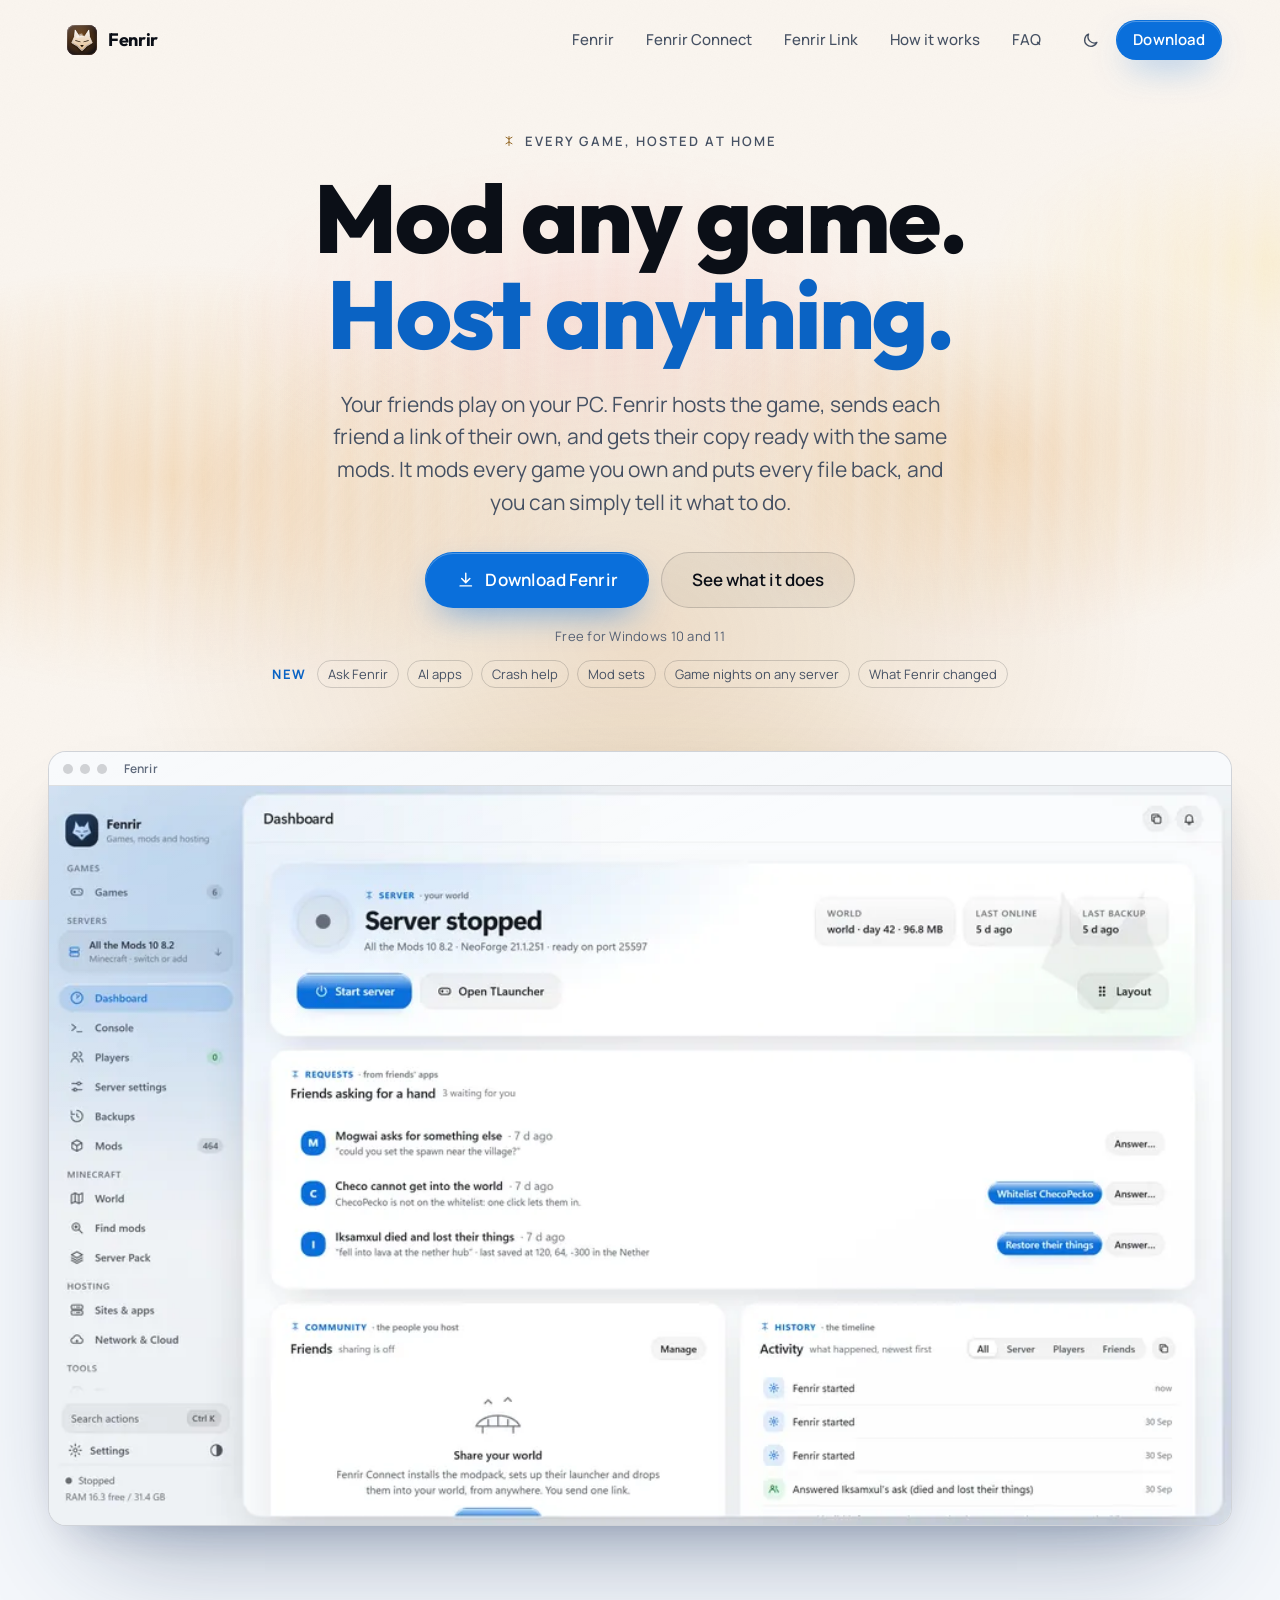
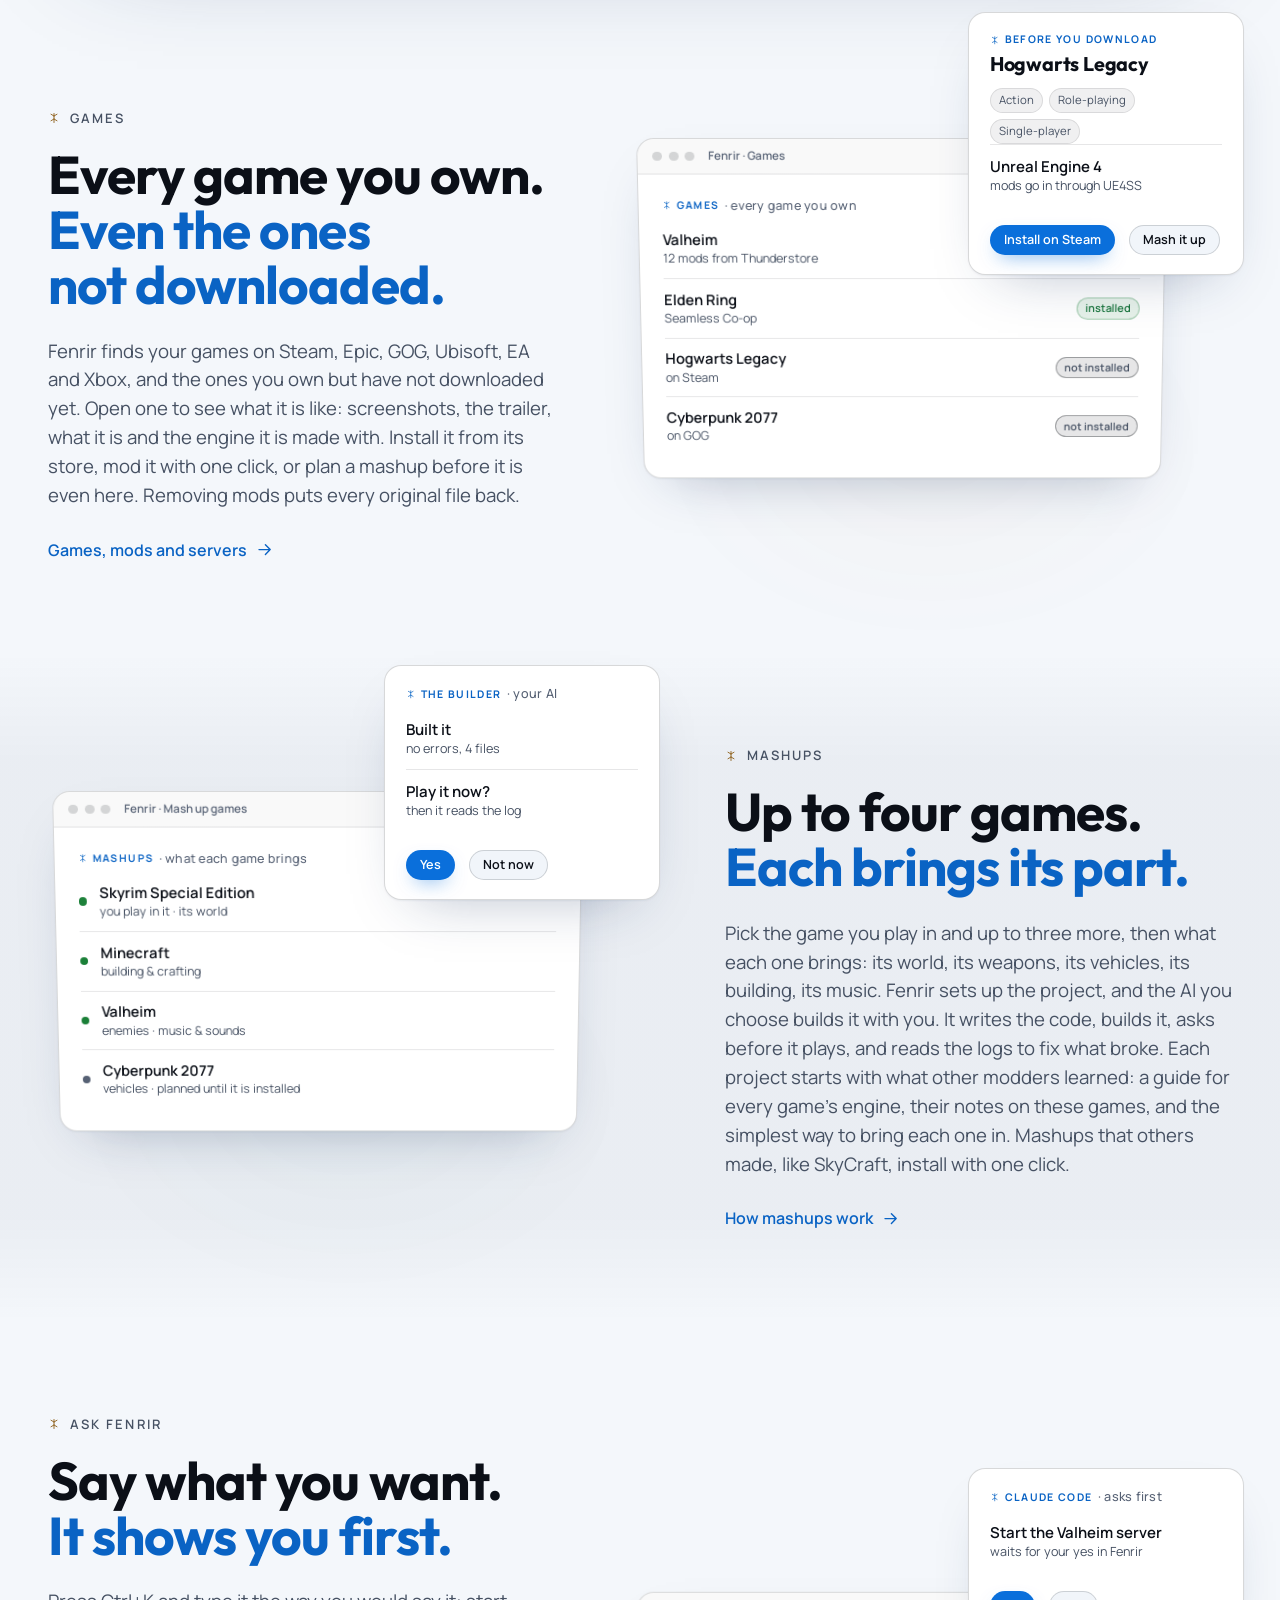
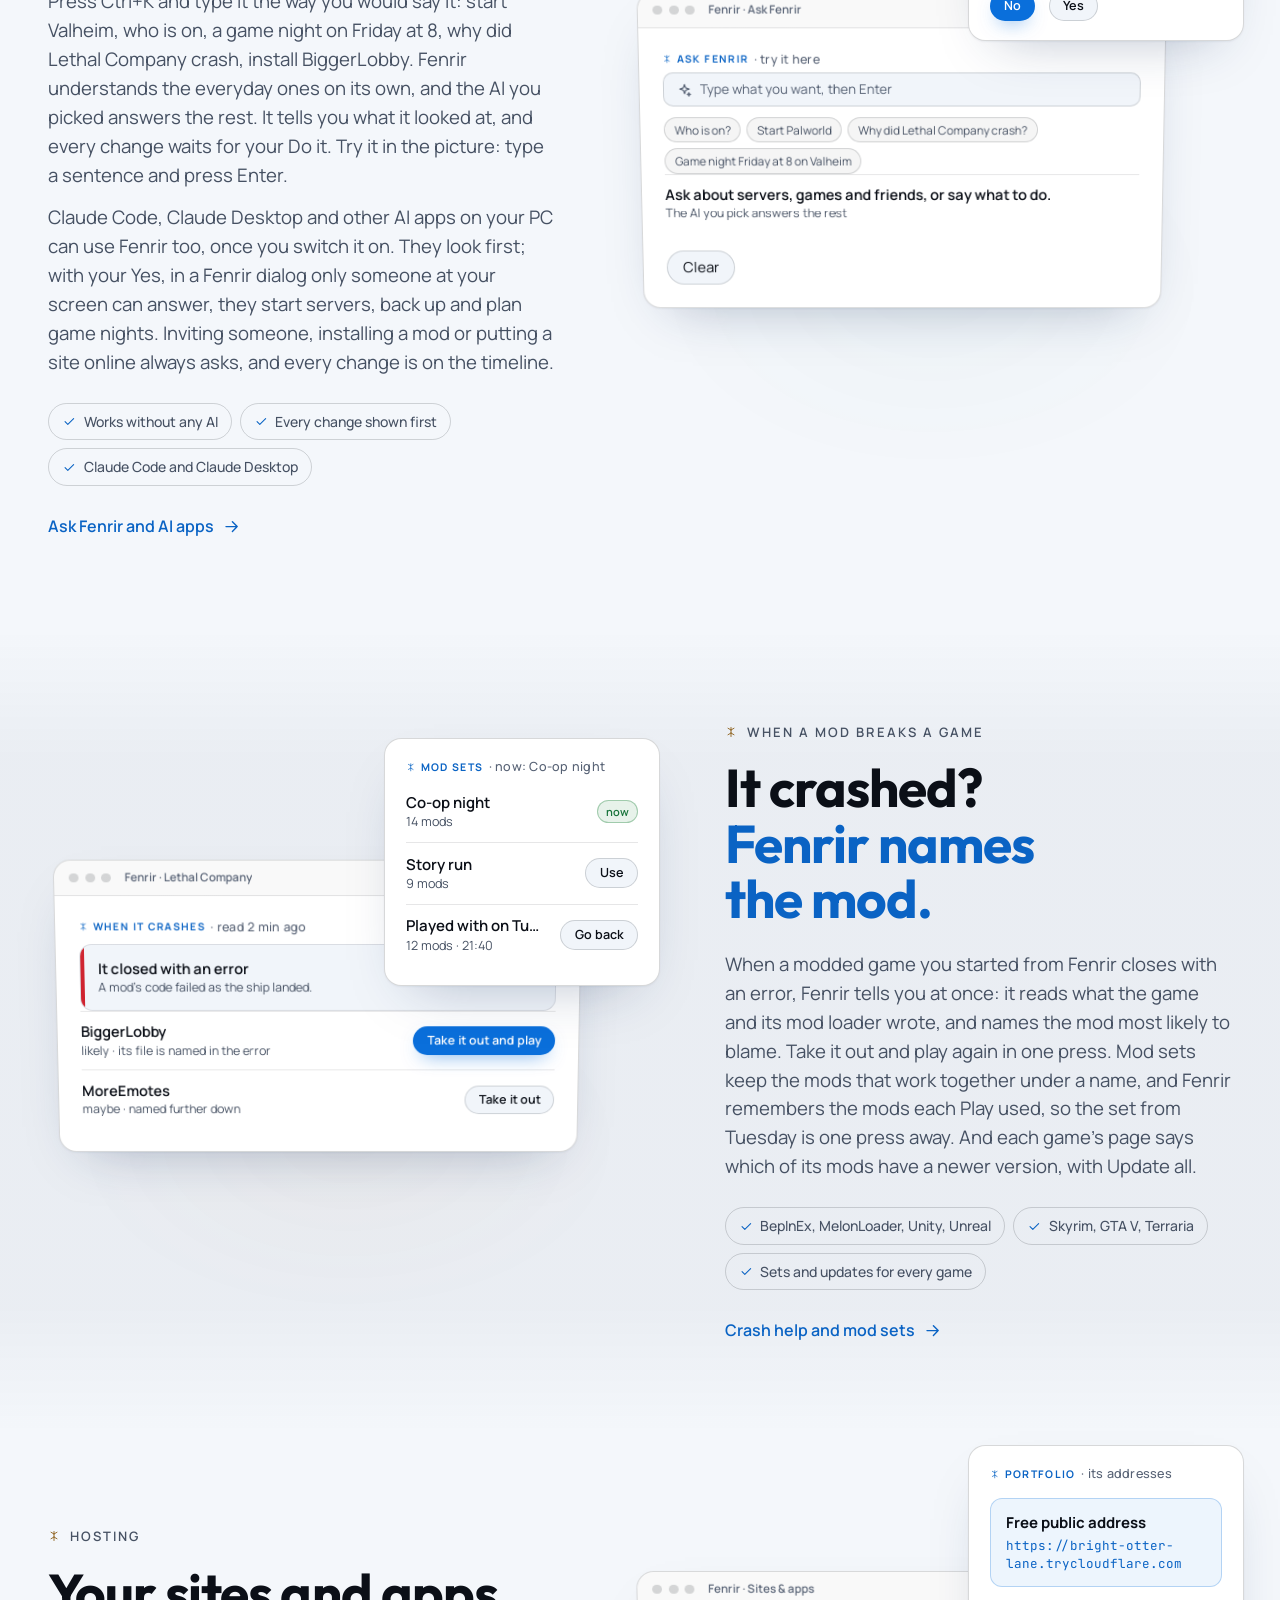
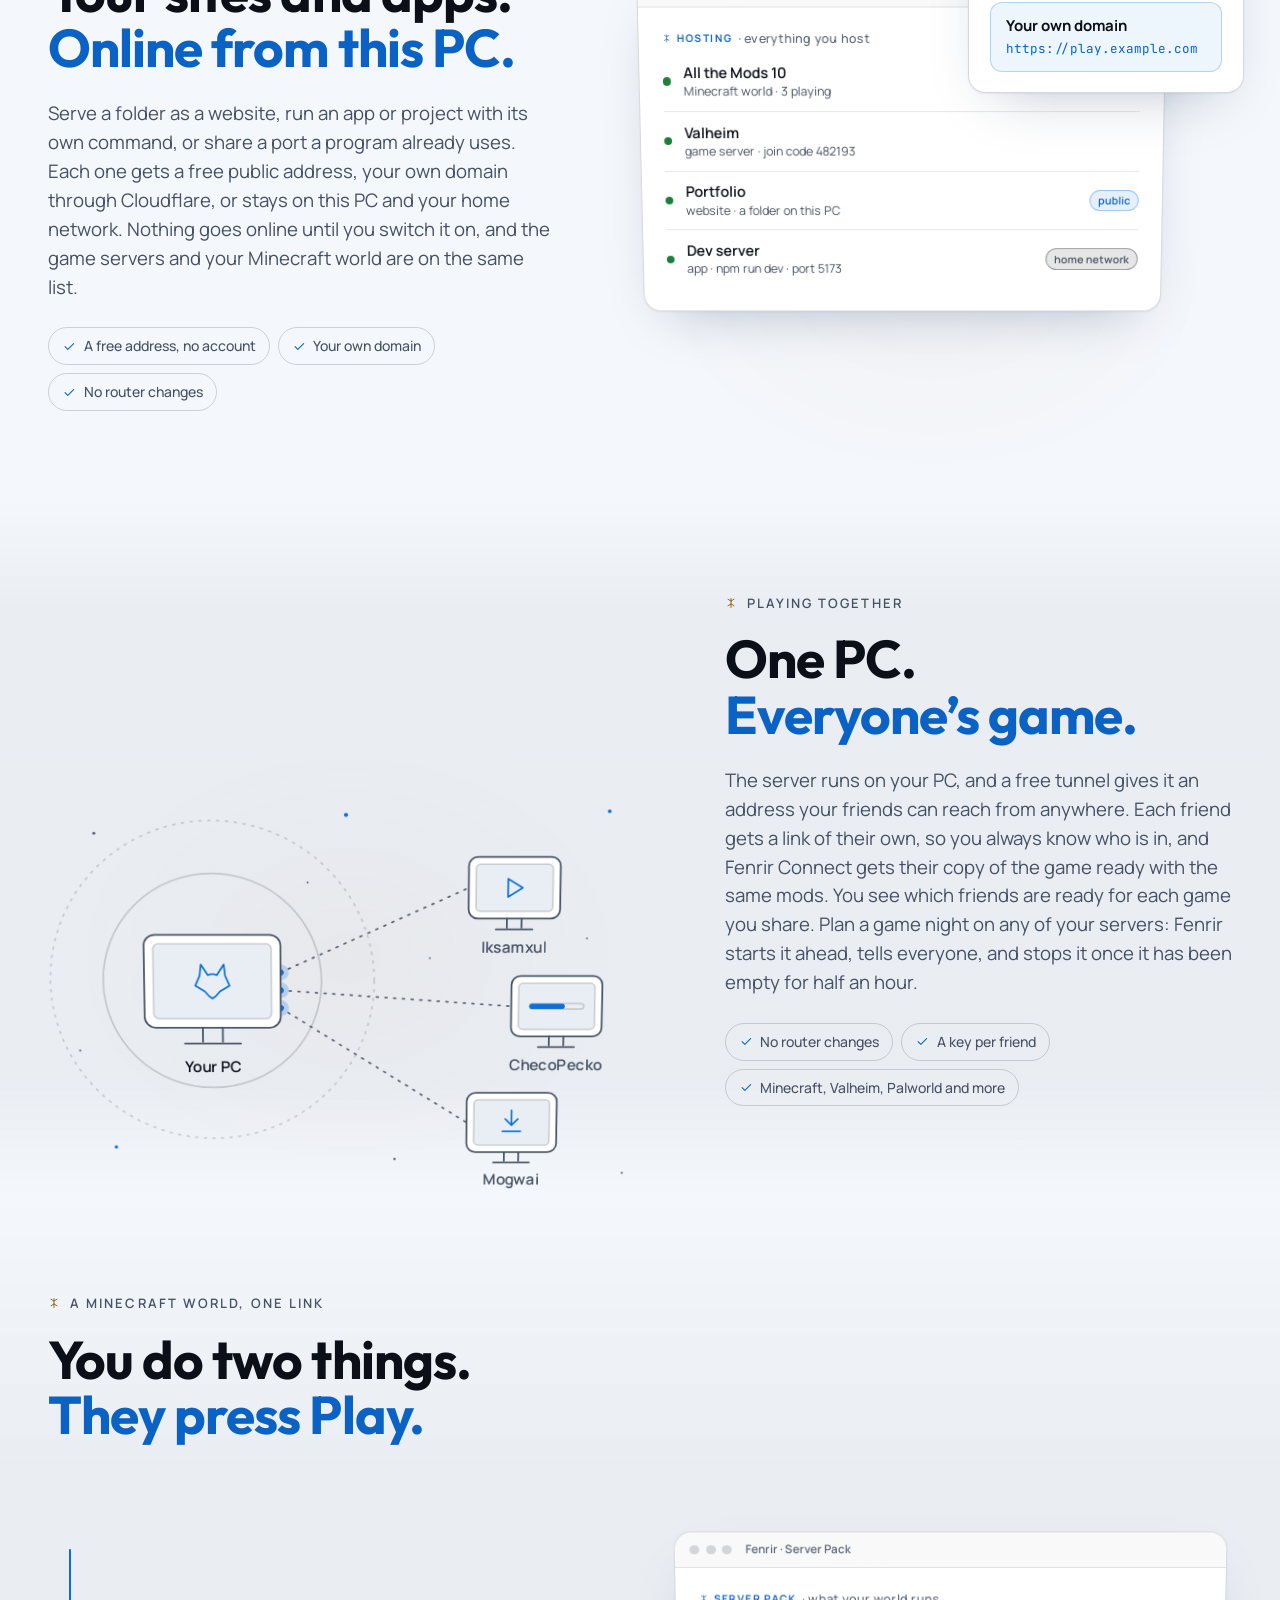
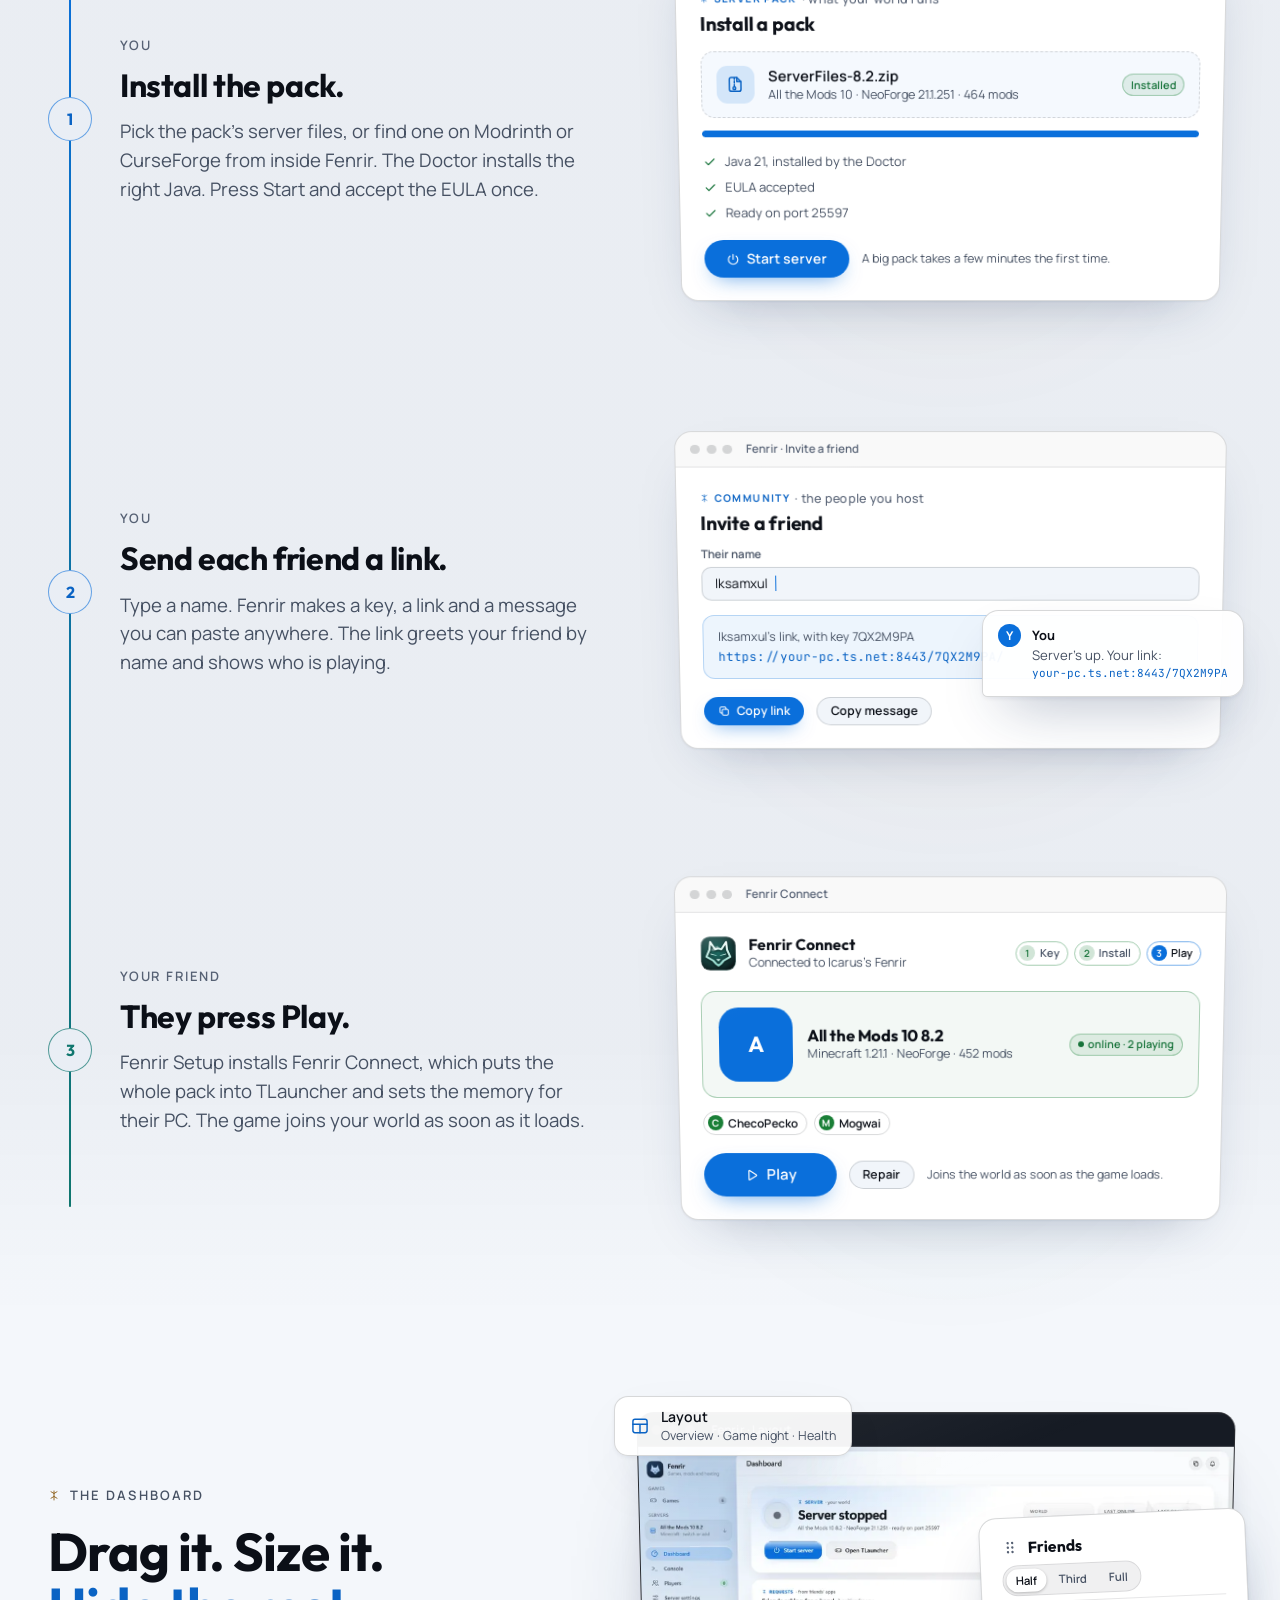
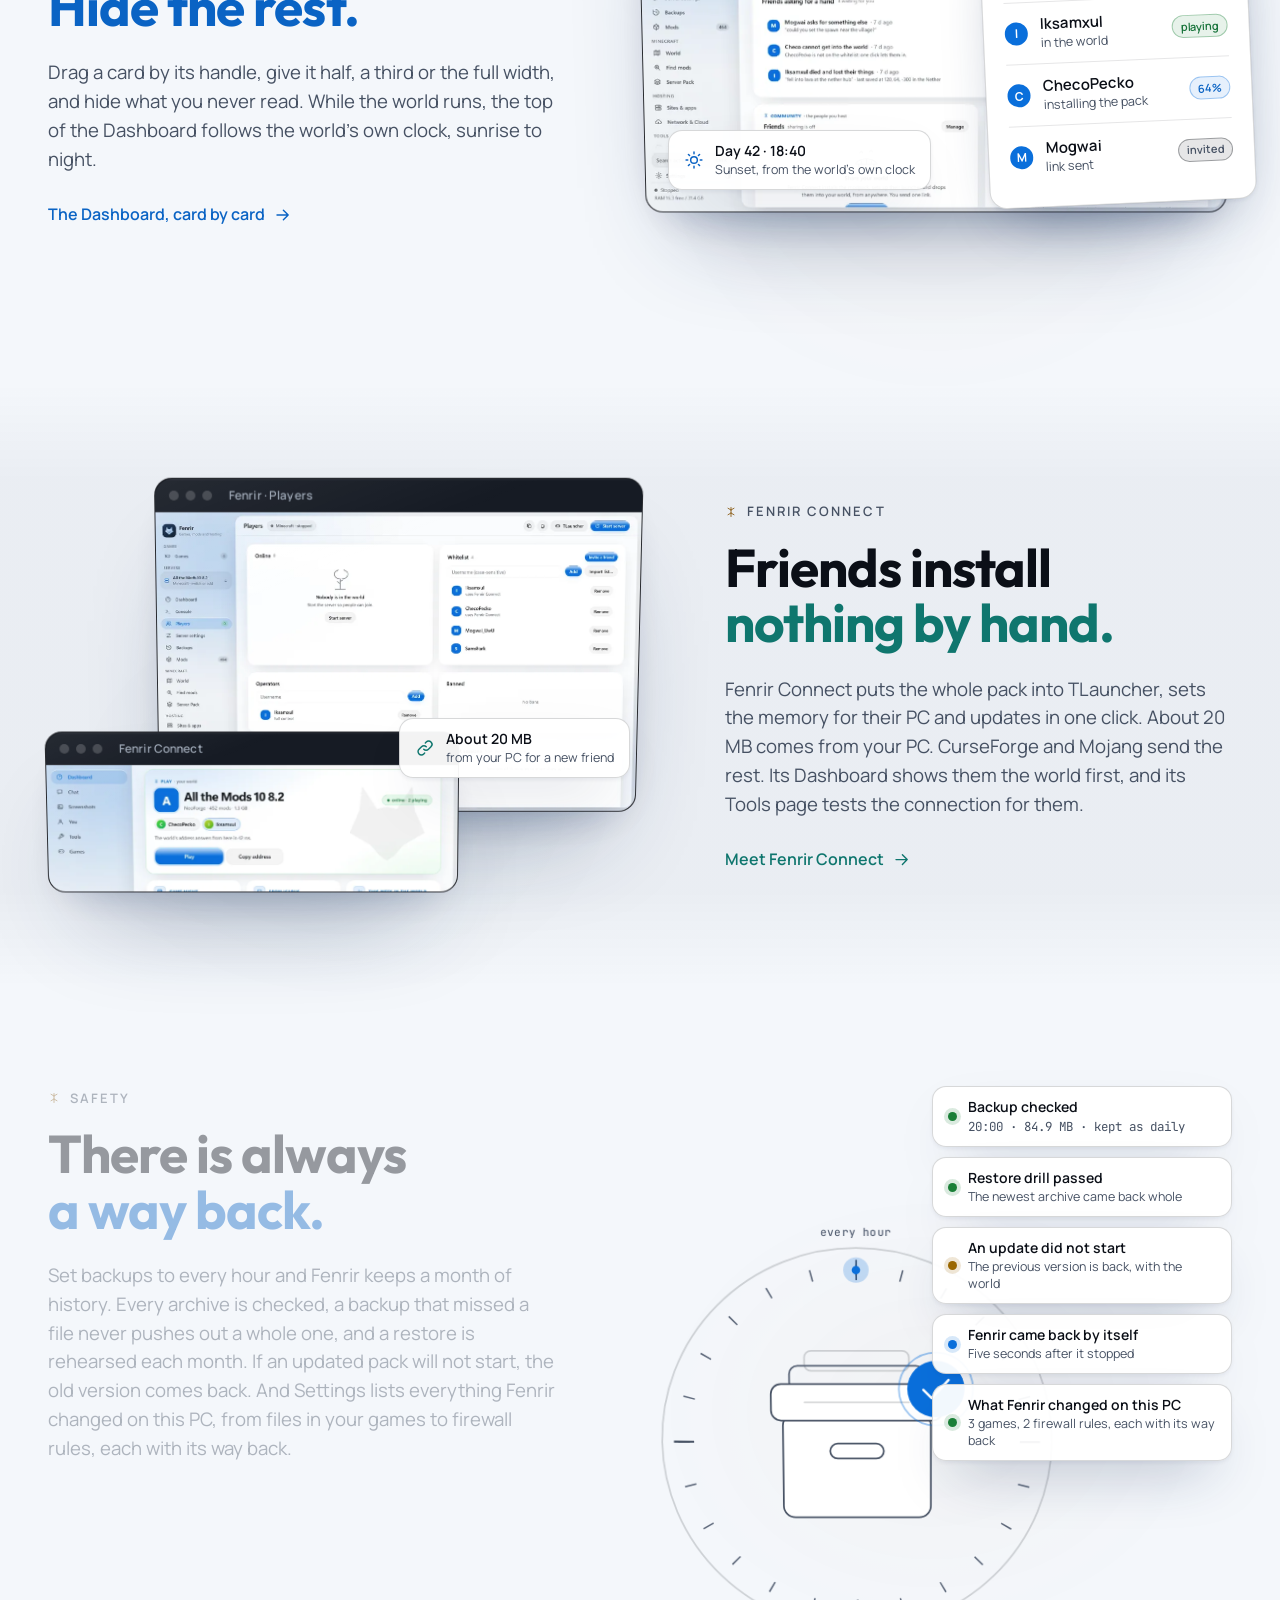
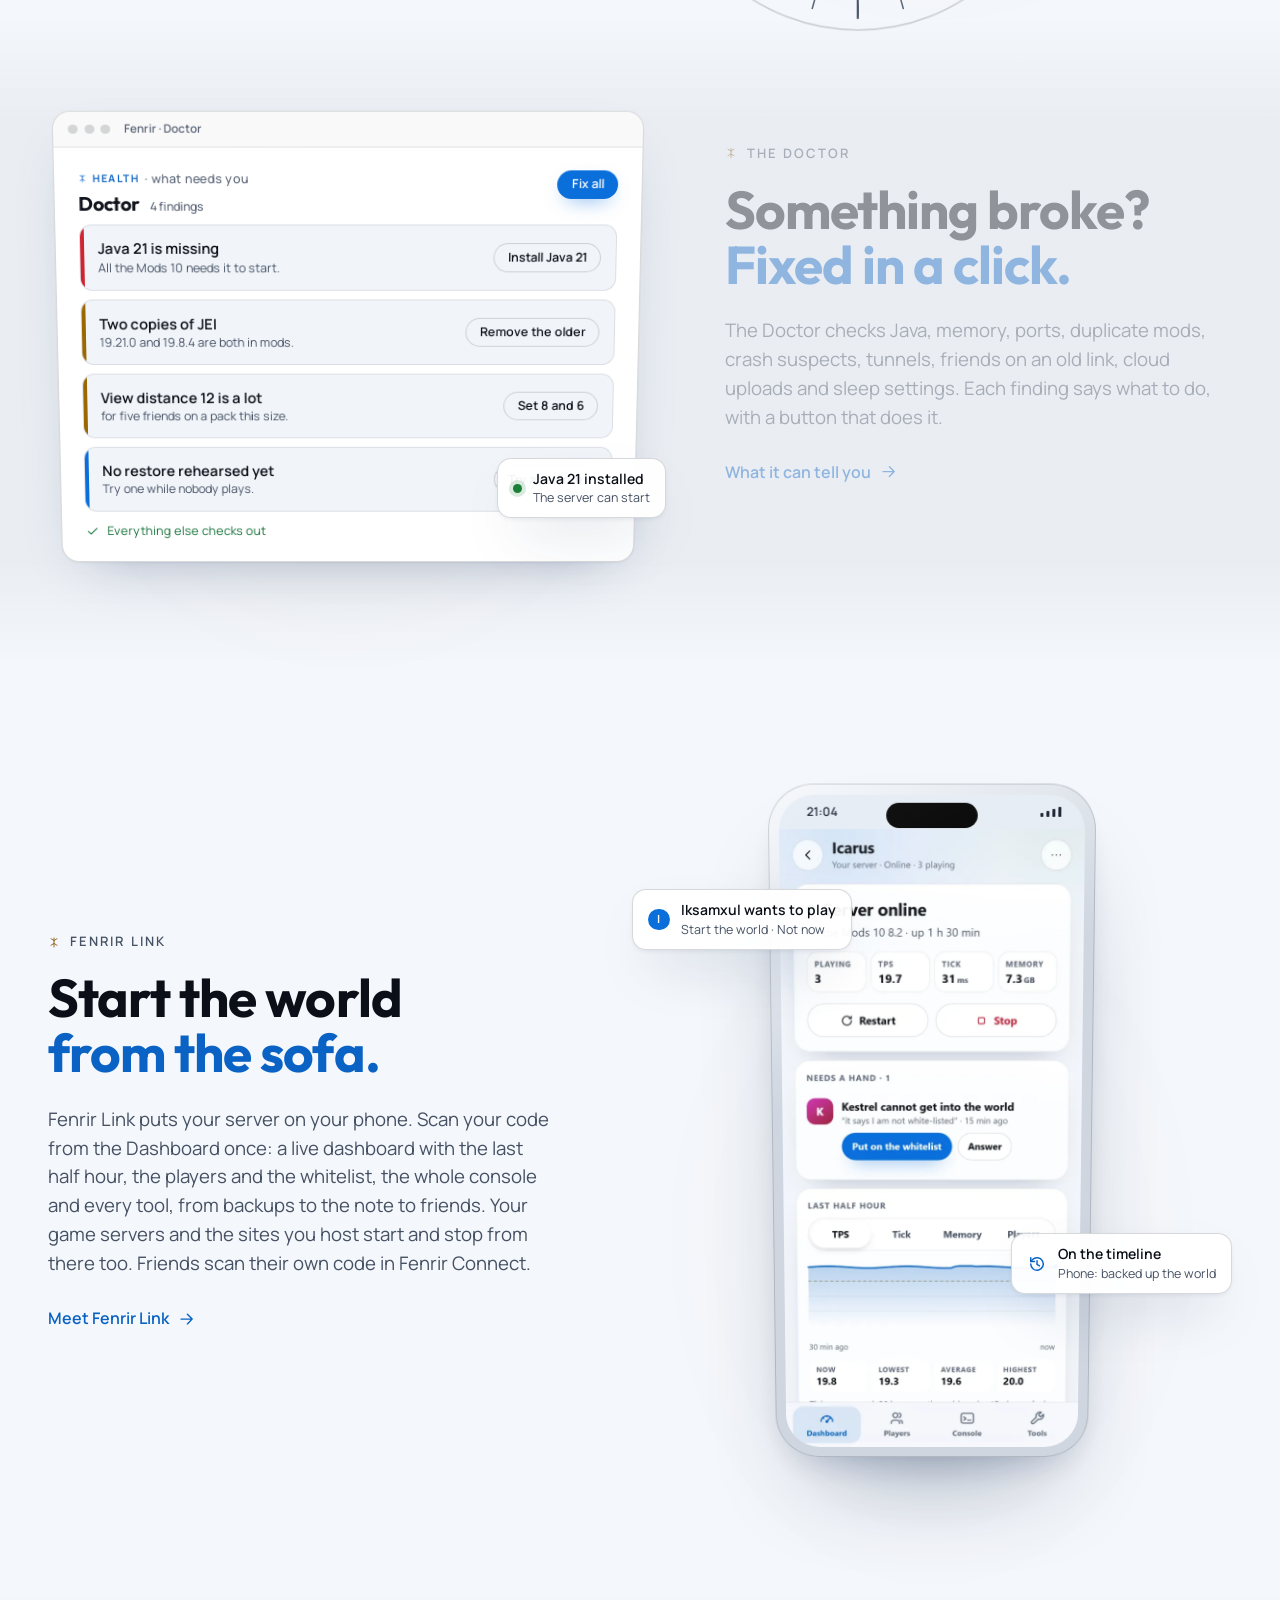
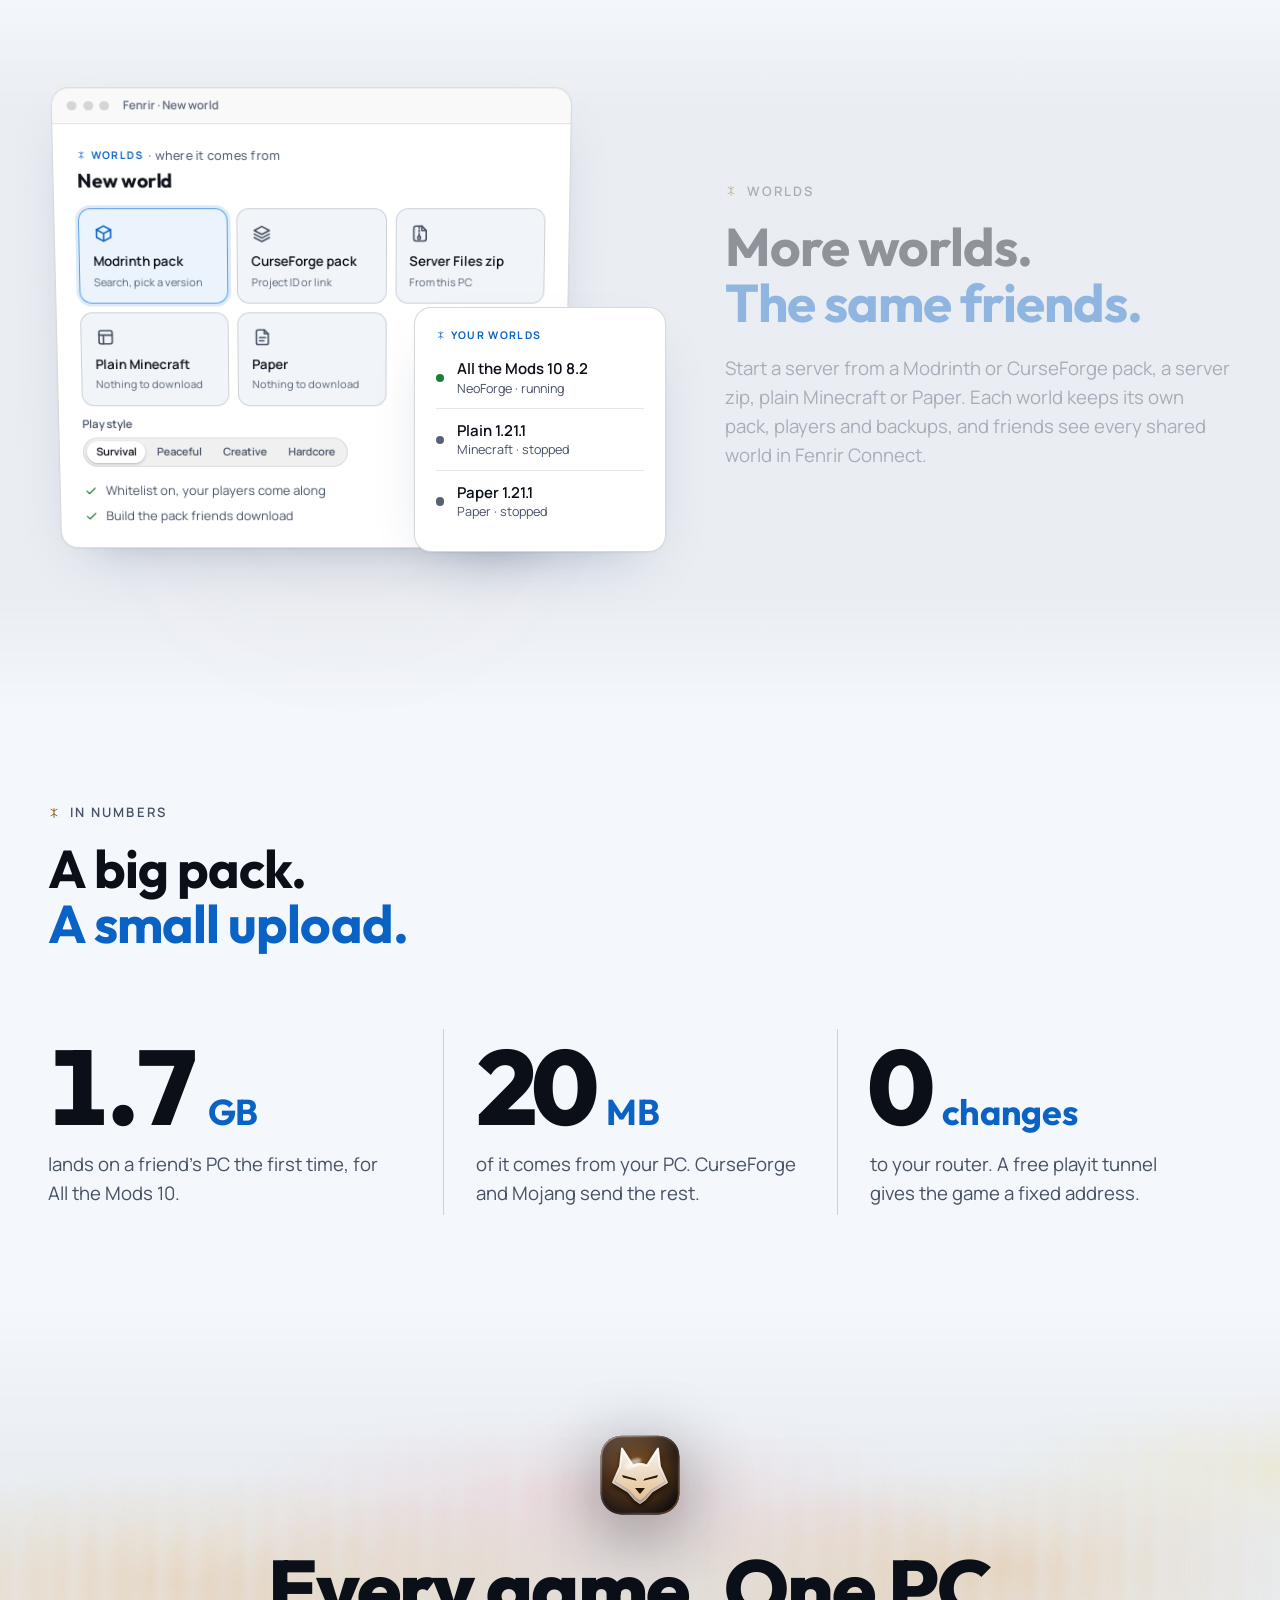
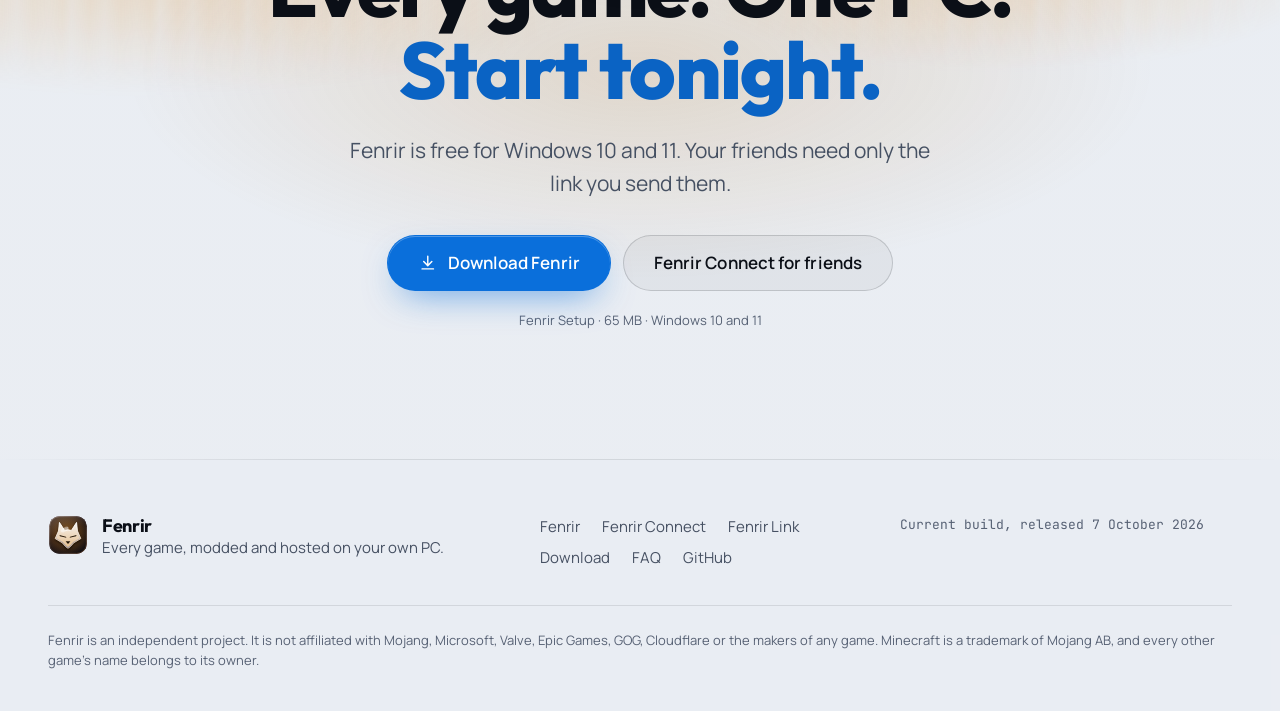
==== index.html @ 2e2fcdcc "Mod updates on the site (for the second set of 2.3)" ====
<!doctype html>
<html lang="en">
<head>
<meta charset="utf-8">
<meta name="viewport" content="width=device-width, initial-scale=1, viewport-fit=cover">
<title>Fenrir · mod any game, host anything</title>
<meta name="description" content="Fenrir hosts your games for friends from your own Windows PC, mods every game you own and puts every file back, and does what you ask in plain words. Free.">
<meta name="theme-color" content="#0b0f17">
<meta property="og:type" content="website">
<meta property="og:site_name" content="Fenrir">
<meta property="og:title" content="Fenrir">
<meta property="og:description" content="Mod, host and mash up every game from one Windows PC, and put your own sites online. One link per friend, free.">
<meta property="og:url" content="https://iksamxul.github.io/fenrir/">
<meta property="og:image" content="https://iksamxul.github.io/fenrir/assets/social.jpg">
<meta property="og:image:width" content="1200">
<meta property="og:image:height" content="630">
<meta property="og:image:alt" content="Fenrir: mod any game, host anything. Beside it, the Fenrir Dashboard.">
<meta name="twitter:card" content="summary_large_image">
<link rel="canonical" href="https://iksamxul.github.io/fenrir/">
<link rel="icon" href="assets/fenrir.svg" type="image/svg+xml">
<link rel="icon" href="assets/wolf.png" type="image/png" sizes="256x256">
<link rel="apple-touch-icon" href="assets/wolf.png">
<link rel="preconnect" href="https://fonts.googleapis.com">
<link rel="preconnect" href="https://fonts.gstatic.com" crossorigin>
<link rel="stylesheet" href="https://fonts.googleapis.com/css2?family=JetBrains+Mono:wght@400;500&family=Manrope:wght@400;500;600;700&family=Outfit:wght@700;800&display=swap">
<link rel="stylesheet" href="assets/site.css">
<script>(function(r){r.classList.add('js');try{var t=localStorage.getItem('fenrir-theme');if(t==='light'||t==='dark')r.setAttribute('data-theme',t)}catch(e){}var m=window.matchMedia;if(!(m&&m('(prefers-reduced-motion: reduce)').matches)){var p=['fenrir','midnight','sakura','ember','yggdrasil','aurora','snow','graphite'][Math.floor(Date.now()/3140)%8];r.setAttribute('data-palette',p);r.setAttribute('data-pa',p);r.setAttribute('data-pb',p);r.setAttribute('data-slot','a')}})(document.documentElement)</script>
<script src="assets/site.js" defer></script>
<script src="assets/motion.js" defer></script>
<script src="assets/ask-demo.js" defer></script>
</head>
<body>
<div class="atmos" aria-hidden="true"><i class="atmos__a"></i><i class="atmos__b"></i></div>
<div class="top-sentinel" aria-hidden="true"></div>
<svg class="sprite" aria-hidden="true" focusable="false" xmlns="http://www.w3.org/2000/svg">
<symbol id="rune" viewBox="0 0 24 24"><path d="M12 3v18M12 8l6-3.5M12 8L6 4.5M12 14l6 3.5M12 14l-6 3.5"/></symbol>
<symbol id="i-arrow" viewBox="0 0 24 24"><path d="M5 12h14M13 6l6 6-6 6"/></symbol>
<symbol id="i-down" viewBox="0 0 24 24"><path d="M12 4v11M7 10.5l5 5 5-5M5 19.5h14"/></symbol>
<symbol id="i-check" viewBox="0 0 24 24"><path d="M5 12.5l4.5 4.5L19 7.5"/></symbol>
<symbol id="i-sun" viewBox="0 0 24 24"><circle cx="12" cy="12" r="4"/><path d="M12 2.5v2M12 19.5v2M2.5 12h2M19.5 12h2M5.3 5.3l1.4 1.4M17.3 17.3l1.4 1.4M5.3 18.7l1.4-1.4M17.3 6.7l1.4-1.4"/></symbol>
<symbol id="i-moon" viewBox="0 0 24 24"><path d="M20 14.5A8 8 0 0 1 9.5 4a8 8 0 1 0 10.5 10.5z"/></symbol>
<symbol id="i-menu" viewBox="0 0 24 24"><path d="M4 8.5h16M4 15.5h16"/></symbol>
<symbol id="i-x" viewBox="0 0 24 24"><path d="M6.5 6.5l11 11M17.5 6.5l-11 11"/></symbol>
<symbol id="i-copy" viewBox="0 0 24 24"><rect x="8.5" y="8.5" width="11" height="11" rx="2.5"/><path d="M15.5 8.5V7A2.5 2.5 0 0 0 13 4.5H7A2.5 2.5 0 0 0 4.5 7v6A2.5 2.5 0 0 0 7 15.5h1.5"/></symbol>
<symbol id="i-zip" viewBox="0 0 24 24"><path d="M14 3.5H7.5A2.5 2.5 0 0 0 5 6v12a2.5 2.5 0 0 0 2.5 2.5h9A2.5 2.5 0 0 0 19 18V8.5z"/><path d="M14 3.5v5h5M11 4v2M11 8v2M11 12v2"/><rect x="9.5" y="15" width="3" height="3.5" rx="1"/></symbol>
<symbol id="i-power" viewBox="0 0 24 24"><path d="M12 3.5v8M7.2 6.2a7.5 7.5 0 1 0 9.6 0"/></symbol>
<symbol id="i-link" viewBox="0 0 24 24"><path d="M10.5 13.5a4 4 0 0 0 5.66 0l3-3a4 4 0 0 0-5.66-5.66L12.4 5.9M13.5 10.5a4 4 0 0 0-5.66 0l-3 3a4 4 0 0 0 5.66 5.66l1.1-1.06"/></symbol>
<symbol id="i-grip" viewBox="0 0 24 24"><path d="M9 6h.01M15 6h.01M9 12h.01M15 12h.01M9 18h.01M15 18h.01" stroke-width="3.2"/></symbol>
<symbol id="i-layout" viewBox="0 0 24 24"><rect x="3.5" y="4" width="17" height="16" rx="2.5"/><path d="M3.5 10h17M12 10v10"/></symbol>
<symbol id="i-history" viewBox="0 0 24 24"><path d="M4.5 12a7.5 7.5 0 1 0 2.2-5.3L4.5 9"/><path d="M4.5 4.5V9H9M12 8v4.5l3 1.8"/></symbol>
<symbol id="i-box" viewBox="0 0 24 24"><path d="M12 3.5l8 4.2v8.6l-8 4.2-8-4.2V7.7z"/><path d="M4 7.7l8 4.3 8-4.3M12 12v8.5"/></symbol>
<symbol id="i-layers" viewBox="0 0 24 24"><path d="M12 4l8.5 4.5L12 13 3.5 8.5z"/><path d="M3.5 12.5L12 17l8.5-4.5M3.5 16.5L12 21l8.5-4.5"/></symbol>
<symbol id="i-cube" viewBox="0 0 24 24"><rect x="4.5" y="4.5" width="15" height="15" rx="2"/><path d="M4.5 9.5h15M9.5 9.5v10"/></symbol>
<symbol id="i-page" viewBox="0 0 24 24"><path d="M7 3.5h7l4.5 4.5v10.5a2 2 0 0 1-2 2H7a2 2 0 0 1-2-2v-13a2 2 0 0 1 2-2z"/><path d="M14 3.5V8h4.5M8.5 12.5h7M8.5 16h5"/></symbol>
<symbol id="i-play" viewBox="0 0 24 24"><path d="M8 5.8v12.4a.8.8 0 0 0 1.2.7l9.9-6.2a.8.8 0 0 0 0-1.4L9.2 5.1A.8.8 0 0 0 8 5.8z"/></symbol>
<symbol id="i-globe" viewBox="0 0 24 24"><circle cx="12" cy="12" r="8.5"/><path d="M3.5 12h17M12 3.5c2.4 2.3 3.6 5.1 3.6 8.5s-1.2 6.2-3.6 8.5c-2.4-2.3-3.6-5.1-3.6-8.5s1.2-6.2 3.6-8.5z"/></symbol>
<symbol id="i-spark" viewBox="0 0 24 24"><path d="M12 3.5l1.8 5.2 5.2 1.8-5.2 1.8L12 17.5l-1.8-5.2L5 10.5l5.2-1.8zM18.5 16l.7 1.8 1.8.7-1.8.7-.7 1.8-.7-1.8-1.8-.7 1.8-.7z"/></symbol>
<symbol id="i-wolf" viewBox="0 0 64 64"><path d="M14 6L25 23Q32 19.5 39 23L50 6L52 24L59 40L44 49L37 57L32 60.5L27 57L20 49L5 40L12 24Z"/><path d="M14 32.5L27.6 36.2L28.6 38.2L15 35ZM50 32.5L36.4 36.2L35.4 38.2L49 35ZM27 45.5H37L32 51.5Z" fill="currentColor" stroke="none"/></symbol>
</svg>
<svg class="sprite logo-defs" aria-hidden="true" focusable="false" xmlns="http://www.w3.org/2000/svg">
<defs>
<linearGradient id="fma-tile" x1="0" y1="0" x2="1" y2="1"><stop offset="0" class="fma-tile-a"/><stop offset="1" class="fma-tile-b"/></linearGradient>
<radialGradient id="fma-halo" cx=".5" cy=".46" r=".6"><stop offset="0" class="fma-halo-a"/><stop offset="1" class="fma-halo-b"/></radialGradient>
<linearGradient id="fma-rim" x1="0" y1="0" x2="1" y2="1"><stop offset="0" stop-color="#ffffff" stop-opacity=".42"/><stop offset=".55" stop-color="#ffffff" stop-opacity=".05"/><stop offset="1" class="fma-rim-c"/></linearGradient>
<linearGradient id="fma-glass" x1="0" y1="0" x2="0" y2="1"><stop offset="0" class="fma-glass-a"/><stop offset="1" class="fma-glass-b"/></linearGradient>
<linearGradient id="fmb-tile" x1="0" y1="0" x2="1" y2="1"><stop offset="0" class="fmb-tile-a"/><stop offset="1" class="fmb-tile-b"/></linearGradient>
<radialGradient id="fmb-halo" cx=".5" cy=".46" r=".6"><stop offset="0" class="fmb-halo-a"/><stop offset="1" class="fmb-halo-b"/></radialGradient>
<linearGradient id="fmb-rim" x1="0" y1="0" x2="1" y2="1"><stop offset="0" stop-color="#ffffff" stop-opacity=".42"/><stop offset=".55" stop-color="#ffffff" stop-opacity=".05"/><stop offset="1" class="fmb-rim-c"/></linearGradient>
<linearGradient id="fmb-glass" x1="0" y1="0" x2="0" y2="1"><stop offset="0" class="fmb-glass-a"/><stop offset="1" class="fmb-glass-b"/></linearGradient>
<linearGradient id="fm-sheen" x1="0" y1="0" x2=".35" y2="1"><stop offset="0" stop-color="#ffffff" stop-opacity=".16"/><stop offset=".5" stop-color="#ffffff" stop-opacity="0"/></linearGradient>
<linearGradient id="fm-top" x1="0" y1="0" x2="0" y2="1"><stop offset=".05" stop-color="#ffffff"/><stop offset=".75" stop-color="#000000"/></linearGradient>
<linearGradient id="fm-bot" x1="0" y1="0" x2="0" y2="1"><stop offset=".35" stop-color="#000000"/><stop offset="1" stop-color="#ffffff"/></linearGradient>
<mask id="fm-mtop"><rect width="64" height="64" fill="url(#fm-top)"/></mask>
<mask id="fm-mbot"><rect width="64" height="64" fill="url(#fm-bot)"/></mask>
<clipPath id="fm-head"><path d="M14 6L25 23Q32 19.5 39 23L50 6L52 24L59 40L44 49L37 57L32 60.5L27 57L20 49L5 40L12 24Z"/></clipPath>
<mask id="fm-cut"><rect width="64" height="64" fill="#ffffff"/><path d="M14 32.5L27.6 36.2L28.6 38.2L15 35ZM50 32.5L36.4 36.2L35.4 38.2L49 35Z" fill="#000000"/><path d="M27 45.5H37L32 51.5Z" fill="#000000"/></mask>
<filter id="fm-blurs" x="-30%" y="-30%" width="160%" height="160%"><feGaussianBlur stdDeviation="2.4"/></filter>
<filter id="fm-blurm" x="-30%" y="-30%" width="160%" height="160%"><feGaussianBlur stdDeviation="1.2"/></filter>
<filter id="fm-blurt" x="-30%" y="-30%" width="160%" height="160%"><feGaussianBlur stdDeviation=".55"/></filter>
</defs>
<symbol id="fenrir-mark-a" viewBox="0 0 64 64">
<rect x="2" y="2" width="60" height="60" rx="16" fill="url(#fma-tile)"/><rect x="2" y="2" width="60" height="60" rx="16" fill="url(#fma-halo)"/><rect x="2" y="2" width="60" height="60" rx="16" fill="url(#fm-sheen)"/>
<rect x="2.6" y="2.6" width="58.8" height="58.8" rx="15.4" fill="none" stroke="url(#fma-rim)" stroke-width="1.2"/>
<g transform="translate(32 32) scale(.76) translate(-32 -32.5)">
<path d="M14 6L25 23Q32 19.5 39 23L50 6L52 24L59 40L44 49L37 57L32 60.5L27 57L20 49L5 40L12 24Z" fill="#000000" opacity=".6" stroke="#000000" stroke-width="2" stroke-linejoin="round" transform="translate(0 3)" filter="url(#fm-blurs)"/>
<g mask="url(#fm-cut)">
<path d="M14 6L25 23Q32 19.5 39 23L50 6L52 24L59 40L44 49L37 57L32 60.5L27 57L20 49L5 40L12 24Z" fill="url(#fma-glass)" stroke="url(#fma-glass)" stroke-width="2" stroke-linejoin="round"/>
<g clip-path="url(#fm-head)" mask="url(#fm-mbot)"><path class="fma-deep" d="M14 6L25 23Q32 19.5 39 23L50 6L52 24L59 40L44 49L37 57L32 60.5L27 57L20 49L5 40L12 24Z" fill="none" stroke-opacity=".5" stroke-width="4" stroke-linejoin="round" filter="url(#fm-blurt)"/></g>
<g clip-path="url(#fm-head)" mask="url(#fm-mtop)"><path d="M14 6L25 23Q32 19.5 39 23L50 6L52 24L59 40L44 49L37 57L32 60.5L27 57L20 49L5 40L12 24Z" fill="none" stroke="#ffffff" stroke-width="1.6" stroke-linejoin="round" transform="translate(0 .7)"/></g>
<ellipse cx="25" cy="21" rx="9" ry="4" fill="#ffffff" opacity=".55" filter="url(#fm-blurm)" transform="rotate(-28 25 21)"/>
</g>
</g>
</symbol>
<symbol id="fenrir-mark-b" viewBox="0 0 64 64">
<rect x="2" y="2" width="60" height="60" rx="16" fill="url(#fmb-tile)"/><rect x="2" y="2" width="60" height="60" rx="16" fill="url(#fmb-halo)"/><rect x="2" y="2" width="60" height="60" rx="16" fill="url(#fm-sheen)"/>
<rect x="2.6" y="2.6" width="58.8" height="58.8" rx="15.4" fill="none" stroke="url(#fmb-rim)" stroke-width="1.2"/>
<g transform="translate(32 32) scale(.76) translate(-32 -32.5)">
<path d="M14 6L25 23Q32 19.5 39 23L50 6L52 24L59 40L44 49L37 57L32 60.5L27 57L20 49L5 40L12 24Z" fill="#000000" opacity=".6" stroke="#000000" stroke-width="2" stroke-linejoin="round" transform="translate(0 3)" filter="url(#fm-blurs)"/>
<g mask="url(#fm-cut)">
<path d="M14 6L25 23Q32 19.5 39 23L50 6L52 24L59 40L44 49L37 57L32 60.5L27 57L20 49L5 40L12 24Z" fill="url(#fmb-glass)" stroke="url(#fmb-glass)" stroke-width="2" stroke-linejoin="round"/>
<g clip-path="url(#fm-head)" mask="url(#fm-mbot)"><path class="fmb-deep" d="M14 6L25 23Q32 19.5 39 23L50 6L52 24L59 40L44 49L37 57L32 60.5L27 57L20 49L5 40L12 24Z" fill="none" stroke-opacity=".5" stroke-width="4" stroke-linejoin="round" filter="url(#fm-blurt)"/></g>
<g clip-path="url(#fm-head)" mask="url(#fm-mtop)"><path d="M14 6L25 23Q32 19.5 39 23L50 6L52 24L59 40L44 49L37 57L32 60.5L27 57L20 49L5 40L12 24Z" fill="none" stroke="#ffffff" stroke-width="1.6" stroke-linejoin="round" transform="translate(0 .7)"/></g>
<ellipse cx="25" cy="21" rx="9" ry="4" fill="#ffffff" opacity=".55" filter="url(#fm-blurm)" transform="rotate(-28 25 21)"/>
</g>
</g>
</symbol>
</svg>
<a class="skip" href="#main">Skip to content</a>

<header class="nav" data-nav>
  <div class="nav__in">
    <a class="nav__brand" href="./" aria-label="Fenrir, home"><span class="logo" aria-hidden="true"><svg width="32" height="32" viewBox="0 0 64 64" focusable="false"><use href="#fenrir-mark-a"/></svg><span class="lg-b"><svg width="32" height="32" viewBox="0 0 64 64" focusable="false"><use href="#fenrir-mark-b"/></svg></span></span><span>Fenrir</span></a>
    <nav class="nav__links" id="nav-links" aria-label="Main">
      <span class="nav__pill" aria-hidden="true"></span>
      <a href="host">Fenrir</a>
      <a href="connect">Fenrir Connect</a>
      <a href="link">Fenrir Link</a>
      <a href="#one-link">How it works</a>
      <a href="faq">FAQ</a>
    </nav>
    <div class="nav__end">
      <button class="nav__icon" type="button" data-theme-toggle aria-label="Switch to light theme"><svg class="i t-sun" aria-hidden="true"><use href="#i-sun"/></svg><svg class="i t-moon" aria-hidden="true"><use href="#i-moon"/></svg></button>
      <a class="btn btn--primary btn--sm" href="download">Download</a>
      <button class="nav__icon nav__menu" type="button" aria-expanded="false" aria-controls="nav-links" aria-label="Open the menu"><span class="burger" aria-hidden="true"><i></i><i></i></span></button>
    </div>
  </div>
</header>

<main id="main">

  <!-- Hero -->
  <section class="hero sky" aria-labelledby="hero-title" data-ambient>
    <div class="sky__stars" aria-hidden="true"></div>
    <div class="aurora" aria-hidden="true"><div class="aurora__haze"></div><div class="aurora__band"></div></div>
    <div class="hero__copy">
      <p class="eyebrow"><svg class="rune" aria-hidden="true"><use href="#rune"/></svg>Every game, hosted at home</p>
      <h1 class="hero__title" id="hero-title"><span class="line"><span class="w" style="--i:0">Mod</span> <span class="w" style="--i:1">any</span> <span class="w" style="--i:2">game.</span></span> <span class="line accent"><span class="w" style="--i:3">Host</span> <span class="w" style="--i:4">anything.</span></span></h1>
      <p class="hero__lead">Your friends play on your PC. Fenrir hosts the game, sends each friend a link of their own, and gets their copy ready with the same mods. It mods every game you own and puts every file back, and you can simply tell it what to do.</p>
      <div class="hero__cta">
        <a class="btn btn--primary btn--lg" href="download#fenrir"><svg class="i" aria-hidden="true"><use href="#i-down"/></svg>Download Fenrir</a>
        <a class="btn btn--ghost btn--lg" href="#games">See what it does</a>
      </div>
      <p class="hero__meta">Free for Windows 10 and 11</p>
      <p class="hero__new"><span>New</span><a href="#ask">Ask Fenrir</a><a href="#ask">AI apps</a><a href="#crashes">Crash help</a><a href="#crashes">Mod sets</a><a href="#together">Game nights on any server</a><a href="#safety">What Fenrir changed</a></p>
    </div>
    <div class="hero__stage">
      <div class="hero__glow" aria-hidden="true" data-parallax-glow></div>
      <div class="hero__float" data-parallax>
        <figure class="frame frame--adaptive frame--hero">
          <div class="frame__bar" aria-hidden="true"><i></i><i></i><i></i><b>Fenrir</b></div>
          <div class="frame__view" data-name="Dashboard">
            <picture><source type="image/webp" srcset="assets/shots/dashboard-light.640.webp 640w, assets/shots/dashboard-light.960.webp 960w, assets/shots/dashboard-light.1600.webp 1600w, assets/shots/dashboard-light.webp 2880w" sizes="(max-width: 599px) 270vw, (max-width: 760px) 92vw, (max-width: 1200px) 60vw, 720px" media="(prefers-color-scheme: light)" data-when="light"><img src="assets/shots/dashboard.webp" srcset="assets/shots/dashboard.640.webp 640w, assets/shots/dashboard.960.webp 960w, assets/shots/dashboard.1600.webp 1600w, assets/shots/dashboard.webp 2880w" sizes="(max-width: 599px) 270vw, (max-width: 760px) 92vw, (max-width: 1200px) 60vw, 720px" width="2880" height="1800" alt="The Fenrir Dashboard. The All the Mods 10 server is stopped and ready on port 25597, three friends are asking for a hand, and the Friends and Activity cards sit below." fetchpriority="high" decoding="async"></picture>
          </div>
        </figure>
      </div>
    </div>
  </section>

  <!-- Every game you own -->
  <section class="scene" id="games" data-ambient aria-labelledby="t-games">
    <div class="wrap scene__grid">
      <div class="scene__copy">
        <p class="eyebrow"><svg class="rune" aria-hidden="true"><use href="#rune"/></svg>Games</p>
        <h2 class="title" id="t-games"><span class="line">Every game you own.</span> <span class="line accent">Even the ones not downloaded.</span></h2>
        <p class="copy">Fenrir finds your games on Steam, Epic, GOG, Ubisoft, EA and Xbox, and the ones you own but have not downloaded yet. Open one to see what it is like: screenshots, the trailer, what it is and the engine it is made with. Install it from its store, mod it with one click, or plan a mashup before it is even here. Removing mods puts every original file back.</p>
        <a class="more" href="host#games">Games, mods and servers <svg class="i" aria-hidden="true"><use href="#i-arrow"/></svg></a>
      </div>
      <div class="scene__visual mock pair" role="img" aria-label="The Games page: Valheim with twelve mods and Elden Ring with Seamless Co-op are installed; Hogwarts Legacy and Cyberpunk 2077 are owned but not installed. Beside it, the preview of Hogwarts Legacy: action and role-playing, made with Unreal Engine 4, with Install on Steam and Mash it up.">
        <div class="glow" aria-hidden="true"></div>
        <div class="m-win pair__wide">
          <div class="m-win__bar"><i></i><i></i><i></i><b>Fenrir · Games</b></div>
          <div class="m-win__body">
            <p class="m-kick"><svg class="rune" aria-hidden="true"><use href="#rune"/></svg>Games <span>· every game you own</span></p>
            <div class="m-row"><div><b>Valheim</b><span class="m-sub">12 mods from Thunderstore</span></div><span class="m-pill m-pill--ok">installed</span></div>
            <div class="m-row"><div><b>Elden Ring</b><span class="m-sub">Seamless Co-op</span></div><span class="m-pill m-pill--ok">installed</span></div>
            <div class="m-row"><div><b>Hogwarts Legacy</b><span class="m-sub">on Steam</span></div><span class="m-pill m-pill--quiet">not installed</span></div>
            <div class="m-row"><div><b>Cyberpunk 2077</b><span class="m-sub">on GOG</span></div><span class="m-pill m-pill--quiet">not installed</span></div>
          </div>
        </div>
        <div class="m-card m-float pair__top">
          <p class="m-kick"><svg class="rune" aria-hidden="true"><use href="#rune"/></svg>Before you download</p>
          <p class="m-h">Hogwarts Legacy</p>
          <div class="m-tags"><span>Action</span><span>Role-playing</span><span>Single-player</span></div>
          <div class="m-row"><div><b>Unreal Engine 4</b><span class="m-sub">mods go in through UE4SS</span></div></div>
          <div class="m-actions"><span class="m-btn m-btn--p">Install on Steam</span><span class="m-btn">Mash it up</span></div>
        </div>
      </div>
    </div>
  </section>

  <!-- Mashups -->
  <section class="scene scene--deep scene--flip" id="mashups" aria-labelledby="t-mashups">
    <div class="wrap scene__grid">
      <div class="scene__copy">
        <p class="eyebrow"><svg class="rune" aria-hidden="true"><use href="#rune"/></svg>Mashups</p>
        <h2 class="title" id="t-mashups"><span class="line">Up to four games.</span> <span class="line accent">Each brings its part.</span></h2>
        <p class="copy">Pick the game you play in and up to three more, then what each one brings: its world, its weapons, its vehicles, its building, its music. Fenrir sets up the project, and the AI you choose builds it with you. It writes the code, builds it, asks before it plays, and reads the logs to fix what broke. Each project starts with what other modders learned: a guide for every game's engine, their notes on these games, and the simplest way to bring each one in. Mashups that others made, like SkyCraft, install with one click.</p>
        <a class="more" href="faq#games-mashup-make">How mashups work <svg class="i" aria-hidden="true"><use href="#i-arrow"/></svg></a>
      </div>
      <div class="scene__visual mock pair" role="img" aria-label="Mash up games: Skyrim Special Edition is the game you play in and brings its world; Minecraft brings building; Valheim brings enemies and music; Cyberpunk 2077, not installed yet, brings vehicles. Beside it, the builder has built the mod with no errors and asks to play it now, with Yes and Not now.">
        <div class="glow glow--teal" aria-hidden="true"></div>
        <div class="m-win pair__wide">
          <div class="m-win__bar"><i></i><i></i><i></i><b>Fenrir · Mash up games</b></div>
          <div class="m-win__body">
            <p class="m-kick"><svg class="rune" aria-hidden="true"><use href="#rune"/></svg>Mashups <span>· what each game brings</span></p>
            <div class="m-row"><span class="m-dot m-dot--ok"></span><div><b>Skyrim Special Edition</b><span class="m-sub">you play in it · its world</span></div></div>
            <div class="m-row"><span class="m-dot m-dot--ok"></span><div><b>Minecraft</b><span class="m-sub">building &amp; crafting</span></div></div>
            <div class="m-row"><span class="m-dot m-dot--ok"></span><div><b>Valheim</b><span class="m-sub">enemies · music &amp; sounds</span></div></div>
            <div class="m-row"><span class="m-dot m-dot--off"></span><div><b>Cyberpunk 2077</b><span class="m-sub">vehicles · planned until it is installed</span></div></div>
          </div>
        </div>
        <div class="m-card m-float pair__top">
          <p class="m-kick"><svg class="rune" aria-hidden="true"><use href="#rune"/></svg>The builder <span>· your AI</span></p>
          <div class="m-row"><div><b>Built it</b><span class="m-sub">no errors, 4 files</span></div></div>
          <div class="m-row"><div><b>Play it now?</b><span class="m-sub">then it reads the log</span></div></div>
          <div class="m-actions"><span class="m-btn m-btn--p">Yes</span><span class="m-btn">Not now</span></div>
        </div>
      </div>
    </div>
  </section>

  <!-- Ask Fenrir, and the AI apps that can use it -->
  <section class="scene" id="ask" aria-labelledby="t-ask">
    <div class="wrap scene__grid">
      <div class="scene__copy">
        <p class="eyebrow"><svg class="rune" aria-hidden="true"><use href="#rune"/></svg>Ask Fenrir</p>
        <h2 class="title" id="t-ask"><span class="line">Say what you want.</span> <span class="line accent">It shows you first.</span></h2>
        <p class="copy">Press Ctrl+K and type it the way you would say it: start Valheim, who is on, a game night on Friday at 8, why did Lethal Company crash, install BiggerLobby. Fenrir understands the everyday ones on its own, and the AI you picked answers the rest. It tells you what it looked at, and every change waits for your Do it. Try it in the picture: type a sentence and press Enter.</p>
        <p class="copy">Claude Code, Claude Desktop and other AI apps on your PC can use Fenrir too, once you switch it on. They look first; with your Yes, in a Fenrir dialog only someone at your screen can answer, they start servers, back up and plan game nights. Inviting someone, installing a mod or putting a site online always asks, and every change is on the timeline.</p>
        <ul class="facts">
          <li><svg class="i" aria-hidden="true"><use href="#i-check"/></svg>Works without any AI</li>
          <li><svg class="i" aria-hidden="true"><use href="#i-check"/></svg>Every change shown first</li>
          <li><svg class="i" aria-hidden="true"><use href="#i-check"/></svg>Claude Code and Claude Desktop</li>
        </ul>
        <a class="more" href="host#ask">Ask Fenrir and AI apps <svg class="i" aria-hidden="true"><use href="#i-arrow"/></svg></a>
      </div>
      <div class="scene__visual mock pair" role="img" aria-label="Ask Fenrir: someone typed plan a game night friday at 8 on valheim. Fenrir read it on its own and lists one ticked step, plan Game night on Friday at 20:00 on the Valheim server, with Do it and Close. Beside it, Fenrir asks whether Claude Code may start the Valheim server, with No and Yes.">
        <div class="glow glow--teal" aria-hidden="true"></div>
        <div class="m-win pair__wide" data-ask-demo>
          <div class="m-win__bar"><i></i><i></i><i></i><b>Fenrir · Ask Fenrir</b></div>
          <div class="m-win__body">
            <p class="m-kick"><svg class="rune" aria-hidden="true"><use href="#rune"/></svg>Ask Fenrir <span>· Ctrl+K, then type</span></p>
            <div class="m-field"><svg class="i" aria-hidden="true"><use href="#i-spark"/></svg><span>plan a game night friday at 8 on valheim</span><span class="m-caret" aria-hidden="true"></span></div>
            <div class="m-row m-said"><div><b>Here is what Fenrir will do</b><span class="m-sub">Understood by Fenrir itself, no AI needed</span></div></div>
            <ul class="m-checks"><li><svg class="i" aria-hidden="true"><use href="#i-check"/></svg>Plan “Game night”, Friday at 20:00, on the Valheim server</li></ul>
            <div class="m-actions"><span class="m-btn m-btn--p">Do it</span><span class="m-btn">Close</span></div>
          </div>
        </div>
        <div class="m-card m-float pair__top">
          <p class="m-kick"><svg class="rune" aria-hidden="true"><use href="#rune"/></svg>Claude Code <span>· asks first</span></p>
          <div class="m-row"><div><b>Start the Valheim server</b><span class="m-sub">waits for your yes in Fenrir</span></div></div>
          <div class="m-actions"><span class="m-btn m-btn--p">No</span><span class="m-btn">Yes</span></div>
        </div>
      </div>
    </div>
  </section>

  <!-- When a mod breaks a game: crash help and mod sets -->
  <section class="scene scene--deep scene--flip" id="crashes" aria-labelledby="t-crashes">
    <div class="wrap scene__grid">
      <div class="scene__copy">
        <p class="eyebrow"><svg class="rune" aria-hidden="true"><use href="#rune"/></svg>When a mod breaks a game</p>
        <h2 class="title" id="t-crashes"><span class="line">It crashed?</span> <span class="line accent">Fenrir names the mod.</span></h2>
        <p class="copy">When a modded game you started from Fenrir closes with an error, Fenrir tells you at once: it reads what the game and its mod loader wrote, and names the mod most likely to blame. Take it out and play again in one press. Mod sets keep the mods that work together under a name, and Fenrir remembers the mods each Play used, so the set from Tuesday is one press away. And each game's page says which of its mods have a newer version, with Update all.</p>
        <ul class="facts">
          <li><svg class="i" aria-hidden="true"><use href="#i-check"/></svg>BepInEx, MelonLoader, Unity, Unreal</li>
          <li><svg class="i" aria-hidden="true"><use href="#i-check"/></svg>Skyrim, GTA V, Terraria</li>
          <li><svg class="i" aria-hidden="true"><use href="#i-check"/></svg>Sets and updates for every game</li>
        </ul>
        <a class="more" href="host#crashes">Crash help and mod sets <svg class="i" aria-hidden="true"><use href="#i-arrow"/></svg></a>
      </div>
      <div class="scene__visual mock pair" role="img" aria-label="A game's page in Fenrir: Lethal Company closed with an error two minutes ago. BiggerLobby is likely to blame because its file is named in the error, with Take it out and play; MoreEmotes may be, with Take it out. Beside it, Mod sets: Co-op night with 14 mods is in use now, Story run has 9 mods, and the mods played with on Tuesday can come back with Go back.">
        <div class="glow" aria-hidden="true"></div>
        <div class="m-win pair__wide">
          <div class="m-win__bar"><i></i><i></i><i></i><b>Fenrir · Lethal Company</b></div>
          <div class="m-win__body">
            <p class="m-kick"><svg class="rune" aria-hidden="true"><use href="#rune"/></svg>When it crashes <span>· read 2 min ago</span></p>
            <div class="m-find m-find--bad"><div><b>It closed with an error</b><span class="m-sub">A mod's code failed as the ship landed.</span></div></div>
            <div class="m-row"><div><b>BiggerLobby</b><span class="m-sub">likely · its file is named in the error</span></div><span class="m-btn m-btn--p">Take it out and play</span></div>
            <div class="m-row"><div><b>MoreEmotes</b><span class="m-sub">maybe · named further down</span></div><span class="m-btn">Take it out</span></div>
          </div>
        </div>
        <div class="m-card m-float pair__top">
          <p class="m-kick"><svg class="rune" aria-hidden="true"><use href="#rune"/></svg>Mod sets <span>· now: Co-op night</span></p>
          <div class="m-row"><div><b>Co-op night</b><span class="m-sub">14 mods</span></div><span class="m-pill m-pill--ok">now</span></div>
          <div class="m-row"><div><b>Story run</b><span class="m-sub">9 mods</span></div><span class="m-btn">Use</span></div>
          <div class="m-row"><div><b>Played with on Tuesday</b><span class="m-sub">12 mods · 21:40</span></div><span class="m-btn">Go back</span></div>
        </div>
      </div>
    </div>
  </section>

  <!-- Hosting -->
  <section class="scene" id="hosting" aria-labelledby="t-hosting">
    <div class="wrap scene__grid">
      <div class="scene__copy">
        <p class="eyebrow"><svg class="rune" aria-hidden="true"><use href="#rune"/></svg>Hosting</p>
        <h2 class="title" id="t-hosting"><span class="line">Your sites and apps.</span> <span class="line accent">Online from this PC.</span></h2>
        <p class="copy">Serve a folder as a website, run an app or project with its own command, or share a port a program already uses. Each one gets a free public address, your own domain through Cloudflare, or stays on this PC and your home network. Nothing goes online until you switch it on, and the game servers and your Minecraft world are on the same list.</p>
        <ul class="facts">
          <li><svg class="i" aria-hidden="true"><use href="#i-check"/></svg>A free address, no account</li>
          <li><svg class="i" aria-hidden="true"><use href="#i-check"/></svg>Your own domain</li>
          <li><svg class="i" aria-hidden="true"><use href="#i-check"/></svg>No router changes</li>
        </ul>
      </div>
      <div class="scene__visual mock pair" role="img" aria-label="Sites and apps: everything Fenrir hosts in one list. The All the Mods 10 world with three playing, the Valheim server, a portfolio website with a free public address, and a dev server on port 5173 for the home network. Beside it, the portfolio's addresses: a trycloudflare.com address and play.example.com on your own domain.">
        <div class="glow" aria-hidden="true"></div>
        <div class="m-win pair__wide">
          <div class="m-win__bar"><i></i><i></i><i></i><b>Fenrir · Sites &amp; apps</b></div>
          <div class="m-win__body">
            <p class="m-kick"><svg class="rune" aria-hidden="true"><use href="#rune"/></svg>Hosting <span>· everything you host</span></p>
            <div class="m-row"><span class="m-dot m-dot--ok"></span><div><b>All the Mods 10</b><span class="m-sub">Minecraft world · 3 playing</span></div></div>
            <div class="m-row"><span class="m-dot m-dot--ok"></span><div><b>Valheim</b><span class="m-sub">game server · join code 482193</span></div></div>
            <div class="m-row"><span class="m-dot m-dot--ok"></span><div><b>Portfolio</b><span class="m-sub">website · a folder on this PC</span></div><span class="m-pill">public</span></div>
            <div class="m-row"><span class="m-dot m-dot--ok"></span><div><b>Dev server</b><span class="m-sub">app · npm run dev · port 5173</span></div><span class="m-pill m-pill--quiet">home network</span></div>
          </div>
        </div>
        <div class="m-card m-float pair__top">
          <p class="m-kick"><svg class="rune" aria-hidden="true"><use href="#rune"/></svg>Portfolio <span>· its addresses</span></p>
          <div class="m-link"><b>Free public address</b><span class="m-mono">https://bright-otter-lane.trycloudflare.com</span></div>
          <div class="m-link"><b>Your own domain</b><span class="m-mono">https://play.example.com</span></div>
        </div>
      </div>
    </div>
  </section>

  <!-- One PC, everyone's games -->
  <section class="scene scene--deep scene--flip" id="together" aria-labelledby="t-together">
    <div class="wrap scene__grid">
      <div class="scene__copy">
        <p class="eyebrow"><svg class="rune" aria-hidden="true"><use href="#rune"/></svg>Playing together</p>
        <h2 class="title" id="t-together"><span class="line">One PC.</span> <span class="line accent">Everyone’s game.</span></h2>
        <p class="copy">The server runs on your PC, and a free tunnel gives it an address your friends can reach from anywhere. Each friend gets a link of their own, so you always know who is in, and Fenrir Connect gets their copy of the game ready with the same mods. You see which friends are ready for each game you share. Plan a game night on any of your servers: Fenrir starts it ahead, tells everyone, and stops it once it has been empty for half an hour.</p>
        <ul class="facts">
          <li><svg class="i" aria-hidden="true"><use href="#i-check"/></svg>No router changes</li>
          <li><svg class="i" aria-hidden="true"><use href="#i-check"/></svg>A key per friend</li>
          <li><svg class="i" aria-hidden="true"><use href="#i-check"/></svg>Minecraft, Valheim, Palworld and more</li>
        </ul>
      </div>
      <div class="scene__visual">
        <div class="glow" aria-hidden="true"></div>
        <svg class="ill" viewBox="0 0 640 460" role="img" aria-labelledby="ill-links-t">
          <title id="ill-links-t">Your PC in a night sky, sending one link each to three friends’ PCs: one is playing, one is installing the pack, one is downloading the Setup.</title>
          <circle class="s s-q" cx="171" cy="222" r="120"/>
          <circle class="s s-q s-dash" cx="171" cy="222" r="178"/>
          <g class="f-star"><circle cx="44" cy="58" r="1.6"/><circle cx="276" cy="112" r="1.1"/><circle cx="410" cy="196" r="1"/><circle cx="372" cy="424" r="1.3"/><circle cx="626" cy="440" r="1.2"/><circle cx="582" cy="174" r="1"/><circle cx="24" cy="300" r="1.2"/></g>
          <circle class="f-ice blink" cx="318" cy="38" r="2.2"/>
          <circle class="f-ice blink blink--2" cx="604" cy="34" r="2"/>
          <circle class="f-ice blink blink--3" cx="62" cy="410" r="1.8"/>
          <path class="s s-2 s-dash" d="M246 212L452 118"/>
          <path class="s s-2 s-dash" d="M246 232L500 250"/>
          <path class="s s-2 s-dash" d="M246 252L452 382"/>
          <g transform="translate(246 212) rotate(-24.53)"><g class="pkt" style="--len:212px"><circle class="f-ice-glow" r="9"/><circle class="f-ice" r="3.5"/></g></g>
          <g transform="translate(246 232) rotate(4.05)"><g class="pkt pkt--2" style="--len:240px"><circle class="f-ice-glow" r="9"/><circle class="f-ice" r="3.5"/></g></g>
          <g transform="translate(246 252) rotate(32.25)"><g class="pkt pkt--3" style="--len:229px"><circle class="f-ice-glow" r="9"/><circle class="f-ice" r="3.5"/></g></g>
          <rect class="s f-panel" x="96" y="170" width="150" height="104" rx="12"/>
          <rect class="s s-q f-deep" x="106" y="180" width="130" height="84" rx="6"/>
          <g transform="translate(148.6 198.9) scale(.7)"><path class="s s-ice" d="M14 6L25 23Q32 19.5 39 23L50 6L52 24L59 40L44 49L37 57L32 60.5L27 57L20 49L5 40L12 24Z"/></g>
          <path class="s" d="M160 274v16M182 274v16M140 292h62"/>
          <text class="ill-label ill-label--hi" x="171" y="324" text-anchor="middle">Your PC</text>
          <rect class="s f-panel" x="452" y="84" width="100" height="68" rx="10"/>
          <rect class="s s-q f-deep" x="460" y="92" width="84" height="52" rx="5"/>
          <path class="s s-ice" d="M495 108l16 10-16 10z"/>
          <path class="s" d="M494 152v10M510 152v10M482 164h40"/>
          <text class="ill-label" x="502" y="190" text-anchor="middle">Iksamxul</text>
          <rect class="s f-panel" x="500" y="216" width="100" height="68" rx="10"/>
          <rect class="s s-q f-deep" x="508" y="224" width="84" height="52" rx="5"/>
          <rect class="s s-q" x="520" y="247" width="60" height="6" rx="3"/>
          <rect class="f-ice" x="520" y="247" width="39" height="6" rx="3"/>
          <path class="s" d="M542 284v10M558 284v10M530 296h40"/>
          <text class="ill-label" x="550" y="322" text-anchor="middle">ChecoPecko</text>
          <rect class="s f-panel" x="452" y="348" width="100" height="68" rx="10"/>
          <rect class="s s-q f-deep" x="460" y="356" width="84" height="52" rx="5"/>
          <path class="s s-ice" d="M502 368v17M495 378l7 7 7-7M492 392h20"/>
          <path class="s" d="M494 416v10M510 416v10M482 428h40"/>
          <text class="ill-label" x="502" y="454" text-anchor="middle">Mogwai</text>
        </svg>
      </div>
    </div>
  </section>

  <!-- Three steps, one link -->
  <section class="scene scene--deep steps" id="one-link" aria-labelledby="t-steps">
    <div class="wrap">
      <div class="steps__head">
        <p class="eyebrow"><svg class="rune" aria-hidden="true"><use href="#rune"/></svg>A Minecraft world, one link</p>
        <h2 class="title" id="t-steps"><span class="line">You do two things.</span> <span class="line accent">They press Play.</span></h2>
      </div>
      <ol class="steps__list">
        <li class="steps__rail" aria-hidden="true"><i></i></li>
        <li class="step">
          <span class="step__n" aria-hidden="true">1</span>
          <div class="step__copy">
            <span class="step__who">You</span>
            <h3 class="h3">Install the pack.</h3>
            <p class="copy">Pick the pack’s server files, or find one on Modrinth or CurseForge from inside Fenrir. The Doctor installs the right Java. Press Start and accept the EULA once.</p>
          </div>
          <div class="step__visual mock" role="img" aria-label="Fenrir's Server Pack page: the All the Mods 10 server files are installed with 464 mods, Java 21 came from the Doctor, the EULA is accepted, and Start server is ready.">
            <div class="glow" aria-hidden="true"></div>
            <div class="m-win">
              <div class="m-win__bar"><i></i><i></i><i></i><b>Fenrir · Server Pack</b></div>
              <div class="m-win__body">
                <p class="m-kick"><svg class="rune" aria-hidden="true"><use href="#rune"/></svg>Server pack <span>· what your world runs</span></p>
                <p class="m-h">Install a pack</p>
                <div class="m-file">
                  <span class="m-ic"><svg class="i" aria-hidden="true"><use href="#i-zip"/></svg></span>
                  <div><b>ServerFiles-8.2.zip</b><span class="m-sub">All the Mods 10 · NeoForge 21.1.251 · 464 mods</span></div>
                  <span class="m-pill m-pill--ok">Installed</span>
                </div>
                <div class="m-bar" style="margin-top:.9em"><i style="--p:1"></i></div>
                <ul class="m-checks">
                  <li><svg class="i" aria-hidden="true"><use href="#i-check"/></svg>Java 21, installed by the Doctor</li>
                  <li><svg class="i" aria-hidden="true"><use href="#i-check"/></svg>EULA accepted</li>
                  <li><svg class="i" aria-hidden="true"><use href="#i-check"/></svg>Ready on port 25597</li>
                </ul>
                <div class="m-actions"><span class="m-btn m-btn--p m-btn--lg"><svg class="i" aria-hidden="true"><use href="#i-power"/></svg>Start server</span><span class="m-sub">A big pack takes a few minutes the first time.</span></div>
              </div>
            </div>
          </div>
        </li>
        <li class="step">
          <span class="step__n" aria-hidden="true">2</span>
          <div class="step__copy">
            <span class="step__who">You</span>
            <h3 class="h3">Send each friend a link.</h3>
            <p class="copy">Type a name. Fenrir makes a key, a link and a message you can paste anywhere. The link greets your friend by name and shows who is playing.</p>
          </div>
          <div class="step__visual mock" role="img" aria-label="Invite a friend: Fenrir made a key and a link for Iksamxul, with Copy link and Copy message buttons, and the link sent in a chat message.">
            <div class="glow" aria-hidden="true"></div>
            <div class="m-win">
              <div class="m-win__bar"><i></i><i></i><i></i><b>Fenrir · Invite a friend</b></div>
              <div class="m-win__body">
                <p class="m-kick"><svg class="rune" aria-hidden="true"><use href="#rune"/></svg>Community <span>· the people you host</span></p>
                <p class="m-h">Invite a friend</p>
                <span class="m-label">Their name</span>
                <div class="m-field">Iksamxul<span class="m-caret" aria-hidden="true"></span></div>
                <div class="m-link"><span class="m-sub">Iksamxul’s link, with key 7QX2M9PA</span><span class="m-mono">https://your-pc.ts.net:8443/7QX2M9PA/</span></div>
                <div class="m-actions"><span class="m-btn m-btn--p"><svg class="i" aria-hidden="true"><use href="#i-copy"/></svg>Copy link</span><span class="m-btn">Copy message</span></div>
              </div>
            </div>
            <div class="m-float m-bubble" style="right:-2%;bottom:-9%"><span class="m-av m-av--sm">Y</span><div><b>You</b><p>Server’s up. Your link: <span class="m-mono">your-pc.ts.net:8443/7QX2M9PA</span></p></div></div>
          </div>
        </li>
        <li class="step step--connect connect-moment">
          <span class="step__n" aria-hidden="true">3</span>
          <div class="step__copy">
            <span class="step__who">Your friend</span>
            <h3 class="h3">They press Play.</h3>
            <p class="copy">Fenrir Setup installs Fenrir Connect, which puts the whole pack into TLauncher and sets the memory for their PC. The game joins your world as soon as it loads.</p>
          </div>
          <div class="step__visual mock" role="img" aria-label="Fenrir Connect on Iksamxul's PC: the key and the install are done, All the Mods 10 is online with two players, and a large Play button waits.">
            <div class="glow" aria-hidden="true"></div>
            <div class="m-win">
              <div class="m-win__bar"><i></i><i></i><i></i><b>Fenrir Connect</b></div>
              <div class="m-win__body">
                <div class="m-cx-head">
                  <img src="assets/connect.svg" width="40" height="40" alt="">
                  <div><b>Fenrir Connect</b><span class="m-sub">Connected to Icarus’s Fenrir</span></div>
                  <ol class="m-steps"><li class="is-done" data-n="1">Key</li><li class="is-done" data-n="2">Install</li><li class="is-now" data-n="3">Play</li></ol>
                </div>
                <div class="m-world">
                  <span class="m-av m-av--lg">A</span>
                  <div><b>All the Mods 10 8.2</b><span class="m-sub">Minecraft 1.21.1 · NeoForge · 452 mods</span></div>
                  <span class="m-pill m-pill--ok"><span class="m-dot"></span>online · 2 playing</span>
                </div>
                <div class="m-people"><span><i>C</i>ChecoPecko</span><span><i>M</i>Mogwai</span></div>
                <div class="m-actions"><span class="m-btn m-btn--p m-btn--play"><svg class="i" aria-hidden="true"><use href="#i-play"/></svg>Play</span><span class="m-btn">Repair</span><span class="m-sub">Joins the world as soon as the game loads.</span></div>
              </div>
            </div>
          </div>
        </li>
      </ol>
    </div>
  </section>

  <!-- Dashboard, your way -->
  <section class="scene" id="dashboard" aria-labelledby="t-dashboard">
    <div class="wrap scene__grid">
      <div class="scene__copy">
        <p class="eyebrow"><svg class="rune" aria-hidden="true"><use href="#rune"/></svg>The Dashboard</p>
        <h2 class="title" id="t-dashboard"><span class="line">Drag it. Size it.</span> <span class="line accent">Hide the rest.</span></h2>
        <p class="copy">Drag a card by its handle, give it half, a third or the full width, and hide what you never read. While the world runs, the top of the Dashboard follows the world’s own clock, sunrise to night.</p>
        <a class="more" href="host#dashboard">The Dashboard, card by card <svg class="i" aria-hidden="true"><use href="#i-arrow"/></svg></a>
      </div>
      <div class="scene__visual scene__visual--bleed arrange mock">
        <div class="glow" aria-hidden="true"></div>
        <figure class="frame">
          <div class="frame__bar" aria-hidden="true"><i></i><i></i><i></i><b>Fenrir · Layout</b></div>
          <div class="frame__view" data-name="Dashboard">
            <picture><source type="image/webp" srcset="assets/shots/dashboard-light.640.webp 640w, assets/shots/dashboard-light.960.webp 960w, assets/shots/dashboard-light.1600.webp 1600w, assets/shots/dashboard-light.webp 2880w" sizes="(max-width: 599px) 270vw, (max-width: 760px) 92vw, (max-width: 1200px) 60vw, 720px" media="(prefers-color-scheme: light)" data-when="light"><img src="assets/shots/dashboard.webp" srcset="assets/shots/dashboard.640.webp 640w, assets/shots/dashboard.960.webp 960w, assets/shots/dashboard.1600.webp 1600w, assets/shots/dashboard.webp 2880w" sizes="(max-width: 599px) 270vw, (max-width: 760px) 92vw, (max-width: 1200px) 60vw, 720px" width="2880" height="1800" alt="The Fenrir Dashboard, with its Layout button at the top right of the server card." loading="lazy" decoding="async"></picture>
          </div>
        </figure>
        <div class="arrange__lift"  role="img" aria-label="A Friends card lifted by its handle in Layout mode, set to half width: Iksamxul is in the world, ChecoPecko is installing the pack, Mogwai has the link.">
          <div class="m-card">
            <div class="m-lift-head"><svg class="i" aria-hidden="true"><use href="#i-grip"/></svg><b>Friends</b><span class="m-seg"><i class="is-on">Half</i><i>Third</i><i>Full</i></span></div>
            <div class="m-row"><span class="m-av m-av--sm">I</span><div><b>Iksamxul</b><span class="m-sub">in the world</span></div><span class="m-pill m-pill--ok">playing</span></div>
            <div class="m-row"><span class="m-av m-av--sm">C</span><div><b>ChecoPecko</b><span class="m-sub">installing the pack</span></div><span class="m-pill">64%</span></div>
            <div class="m-row"><span class="m-av m-av--sm">M</span><div><b>Mogwai</b><span class="m-sub">link sent</span></div><span class="m-pill m-pill--quiet">invited</span></div>
          </div>
        </div>
        <div class="chip arrange__presets"><svg class="i" aria-hidden="true"><use href="#i-layout"/></svg><span><b>Layout</b><small>Overview · Game night · Health</small></span></div>
        <div class="chip arrange__clock"><svg class="i" aria-hidden="true"><use href="#i-sun"/></svg><span><b>Day 42 · 18:40</b><small>Sunset, from the world’s own clock</small></span></div>
      </div>
    </div>
  </section>

  <!-- Friends and Fenrir Connect -->
  <section class="scene scene--deep scene--flip connect-moment" id="friends" aria-labelledby="t-friends">
    <div class="wrap scene__grid">
      <div class="scene__copy">
        <p class="eyebrow"><svg class="rune" aria-hidden="true"><use href="#rune"/></svg>Fenrir Connect</p>
        <h2 class="title" id="t-friends"><span class="line">Friends install</span> <span class="line accent">nothing by hand.</span></h2>
        <p class="copy">Fenrir Connect puts the whole pack into TLauncher, sets the memory for their PC and updates in one click. About 20 MB comes from your PC. CurseForge and Mojang send the rest. Its Dashboard shows them the world first, and its Tools page tests the connection for them.</p>
        <a class="more" href="connect">Meet Fenrir Connect <svg class="i" aria-hidden="true"><use href="#i-arrow"/></svg></a>
      </div>
      <div class="scene__visual scene__visual--bleed duo">
        <div class="glow glow--teal" aria-hidden="true"></div>
        <figure class="frame duo__back">
          <div class="frame__bar" aria-hidden="true"><i></i><i></i><i></i><b>Fenrir · Players</b></div>
          <div class="frame__view" data-name="Players">
            <picture><source type="image/webp" srcset="assets/shots/friends-light.640.webp 640w, assets/shots/friends-light.960.webp 960w, assets/shots/friends-light.1600.webp 1600w, assets/shots/friends-light.webp 2880w" sizes="(max-width: 599px) 270vw, (max-width: 760px) 92vw, (max-width: 1200px) 60vw, 720px" media="(prefers-color-scheme: light)" data-when="light"><img src="assets/shots/friends.webp" srcset="assets/shots/friends.640.webp 640w, assets/shots/friends.960.webp 960w, assets/shots/friends.1600.webp 1600w, assets/shots/friends.webp 2880w" sizes="(max-width: 599px) 270vw, (max-width: 760px) 92vw, (max-width: 1200px) 60vw, 720px" width="2880" height="1800" alt="Fenrir's Players page: the whitelist holds Iksamxul, who arrived through Fenrir Connect, ChecoPecko and Mogwai, with the operators and bans below." loading="lazy" decoding="async"></picture>
          </div>
        </figure>
        <figure class="frame duo__front">
          <div class="frame__bar" aria-hidden="true"><i></i><i></i><i></i><b>Fenrir Connect</b></div>
          <div class="frame__view" data-name="Fenrir Connect">
            <picture><source type="image/webp" srcset="assets/shots/connect-light.640.webp 640w, assets/shots/connect-light.960.webp 960w, assets/shots/connect-light.1600.webp 1600w, assets/shots/connect-light.webp 2160w" sizes="(max-width: 599px) 270vw, (max-width: 760px) 92vw, (max-width: 1200px) 60vw, 720px" media="(prefers-color-scheme: light)" data-when="light"><img class="shot-play" src="assets/shots/connect.webp" srcset="assets/shots/connect.640.webp 640w, assets/shots/connect.960.webp 960w, assets/shots/connect.1600.webp 1600w, assets/shots/connect.webp 2160w" sizes="(max-width: 599px) 270vw, (max-width: 760px) 92vw, (max-width: 1200px) 60vw, 720px" width="2160" height="1600" alt="Fenrir Connect's Dashboard on a friend's PC: All the Mods 10 online with two players, its Play button and the world's address, with the game night, the host's note and the week below." loading="lazy" decoding="async"></picture>
          </div>
        </figure>
        <div class="chip duo__chip"><svg class="i" aria-hidden="true"><use href="#i-link"/></svg><span><b>About 20 MB</b><small>from your PC for a new friend</small></span></div>
      </div>
    </div>
  </section>

  <!-- Safety -->
  <section class="scene" id="safety" data-ambient aria-labelledby="t-safety">
    <div class="wrap scene__grid">
      <div class="scene__copy">
        <p class="eyebrow"><svg class="rune" aria-hidden="true"><use href="#rune"/></svg>Safety</p>
        <h2 class="title" id="t-safety"><span class="line">There is always</span> <span class="line accent">a way back.</span></h2>
        <p class="copy">Set backups to every hour and Fenrir keeps a month of history. Every archive is checked, a backup that missed a file never pushes out a whole one, and a restore is rehearsed each month. If an updated pack will not start, the old version comes back. And Settings lists everything Fenrir changed on this PC, from files in your games to firewall rules, each with its way back.</p>
      </div>
      <div class="scene__visual safe">
        <div class="glow" aria-hidden="true"></div>
        <svg class="ill" viewBox="0 0 520 520" role="img" aria-labelledby="ill-vault-t">
          <title id="ill-vault-t">A backup archive with a check mark, inside a ring of 24 hour marks with a light moving around it.</title>
          <circle class="s s-q" cx="260" cy="260" r="232"/>
          <circle cx="260" cy="260" r="206" fill="none" stroke="var(--ink-3)" stroke-width="14" stroke-dasharray="1.75 52.18" stroke-dashoffset=".87" transform="rotate(-90 260 260)"/>
          <circle cx="260" cy="260" r="206" fill="none" stroke="var(--ink-2)" stroke-width="24" stroke-dasharray="2.5 321.09" stroke-dashoffset="1.25" transform="rotate(-90 260 260)"/>
          <g class="orbit"><circle class="f-ice-glow" cx="260" cy="54" r="15"/><circle class="f-ice" cx="260" cy="54" r="5"/></g>
          <rect class="s s-q" x="198" y="150" width="124" height="24" rx="8"/>
          <rect class="s s-2" x="180" y="168" width="160" height="30" rx="10"/>
          <rect class="s f-panel" x="172" y="226" width="176" height="126" rx="14"/>
          <rect class="s f-panel" x="158" y="190" width="204" height="44" rx="12"/>
          <path class="s s-q" d="M198 212h124"/>
          <rect class="s" x="228" y="262" width="64" height="18" rx="9"/>
          <circle class="s s-ice" cx="354" cy="196" r="44" opacity=".4"/>
          <circle class="f-ice" cx="354" cy="196" r="34"/>
          <path class="s s-ink" d="M339 197l10 10 20-22"/>
          <text class="ill-tag" x="260" y="14" text-anchor="middle">every hour</text>
        </svg>
        <ol class="safe__log" aria-label="What Fenrir did on its own">
          <li class="chip chip--static"><span class="dot dot--ok"></span><span><b>Backup checked</b><small class="mono">20:00 · 84.9 MB · kept as daily</small></span></li>
          <li class="chip chip--static"><span class="dot dot--ok"></span><span><b>Restore drill passed</b><small>The newest archive came back whole</small></span></li>
          <li class="chip chip--static"><span class="dot dot--warn"></span><span><b>An update did not start</b><small>The previous version is back, with the world</small></span></li>
          <li class="chip chip--static"><span class="dot"></span><span><b>Fenrir came back by itself</b><small>Five seconds after it stopped</small></span></li>
          <li class="chip chip--static"><span class="dot dot--ok"></span><span><b>What Fenrir changed on this PC</b><small>3 games, 2 firewall rules, each with its way back</small></span></li>
        </ol>
      </div>
    </div>
  </section>

  <!-- Doctor -->
  <section class="scene scene--deep scene--flip" id="doctor" aria-labelledby="t-doctor">
    <div class="wrap scene__grid">
      <div class="scene__copy">
        <p class="eyebrow"><svg class="rune" aria-hidden="true"><use href="#rune"/></svg>The Doctor</p>
        <h2 class="title" id="t-doctor"><span class="line">Something broke?</span> <span class="line accent">Fixed in a click.</span></h2>
        <p class="copy">The Doctor checks Java, memory, ports, duplicate mods, crash suspects, tunnels, friends on an old link, cloud uploads and sleep settings. Each finding says what to do, with a button that does it.</p>
        <a class="more" href="faq">What it can tell you <svg class="i" aria-hidden="true"><use href="#i-arrow"/></svg></a>
      </div>
      <div class="scene__visual mock doctor" role="img" aria-label="The Doctor with four findings, each with a fix button: install Java 21, remove a duplicate mod, set the view distance to 8 and 6, try a restore. Everything else checks out.">
        <div class="glow" aria-hidden="true"></div>
        <div class="m-win">
          <div class="m-win__bar"><i></i><i></i><i></i><b>Fenrir · Doctor</b></div>
          <div class="m-win__body">
            <div class="m-head">
              <div><p class="m-kick"><svg class="rune" aria-hidden="true"><use href="#rune"/></svg>Health <span>· what needs you</span></p><p class="m-h">Doctor <small>4 findings</small></p></div>
              <span class="m-btn m-btn--p">Fix all</span>
            </div>
            <div class="m-find m-find--bad"><div><b>Java 21 is missing</b><span class="m-sub">All the Mods 10 needs it to start.</span></div><span class="m-btn">Install Java 21</span></div>
            <div class="m-find m-find--warn"><div><b>Two copies of JEI</b><span class="m-sub">19.21.0 and 19.8.4 are both in mods.</span></div><span class="m-btn">Remove the older</span></div>
            <div class="m-find m-find--warn"><div><b>View distance 12 is a lot</b><span class="m-sub">for five friends on a pack this size.</span></div><span class="m-btn">Set 8 and 6</span></div>
            <div class="m-find m-find--info"><div><b>No restore rehearsed yet</b><span class="m-sub">Try one while nobody plays.</span></div><span class="m-btn">Try a restore</span></div>
            <p class="m-pass"><svg class="i" aria-hidden="true"><use href="#i-check"/></svg>Everything else checks out</p>
          </div>
        </div>
        <div class="chip doctor__toast"><span class="dot dot--ok"></span><span><b>Java 21 installed</b><small>The server can start</small></span></div>
      </div>
    </div>
  </section>

  <!-- Phone remote -->
  <section class="scene" id="phone" aria-labelledby="t-phone">
    <div class="wrap scene__grid">
      <div class="scene__copy">
        <p class="eyebrow"><svg class="rune" aria-hidden="true"><use href="#rune"/></svg>Fenrir Link</p>
        <h2 class="title" id="t-phone"><span class="line">Start the world</span> <span class="line accent">from the sofa.</span></h2>
        <p class="copy">Fenrir Link puts your server on your phone. Scan your code from the Dashboard once: a live dashboard with the last half hour, the players and the whitelist, the whole console and every tool, from backups to the note to friends. Your game servers and the sites you host start and stop from there too. Friends scan their own code in Fenrir Connect.</p>
        <a class="more" href="link">Meet Fenrir Link <svg class="i" aria-hidden="true"><use href="#i-arrow"/></svg></a>
      </div>
      <div class="scene__visual pocket">
        <div class="glow" aria-hidden="true"></div>
        <div class="phone">
          <div class="phone__screen">
            <div class="phone__status" aria-hidden="true"><span>21:04</span><span><i style="height:4px"></i><i style="height:6px"></i><i style="height:8px"></i><i style="height:10px"></i></span></div>
            <div class="phone__notch" aria-hidden="true"></div>
            <picture><source type="image/webp" srcset="assets/shots/link-host-light.640.webp 640w, assets/shots/link-host-light.webp 860w" sizes="(max-width: 760px) 64vw, 320px" media="(prefers-color-scheme: light)" data-when="light"><img src="assets/shots/link-host.webp" srcset="assets/shots/link-host.640.webp 640w, assets/shots/link-host.webp 860w" sizes="(max-width: 760px) 64vw, 320px" width="860" height="1800" alt="Fenrir Link on a phone: the dashboard of your server, online with three players, TPS, tick time and memory, Restart and Stop, and a friend asking to be let in." loading="lazy" decoding="async"></picture>
          </div>
        </div>
        <div class="chip pocket__ask"><span class="m-av m-av--sm" aria-hidden="true">I</span><span><b>Iksamxul wants to play</b><small>Start the world · Not now</small></span></div>
        <div class="chip pocket__alert"><svg class="i" aria-hidden="true"><use href="#i-history"/></svg><span><b>On the timeline</b><small>Phone: backed up the world</small></span></div>
      </div>
    </div>
  </section>

  <!-- Worlds -->
  <section class="scene scene--deep scene--flip" id="worlds" aria-labelledby="t-worlds">
    <div class="wrap scene__grid">
      <div class="scene__copy">
        <p class="eyebrow"><svg class="rune" aria-hidden="true"><use href="#rune"/></svg>Worlds</p>
        <h2 class="title" id="t-worlds"><span class="line">More worlds.</span> <span class="line accent">The same friends.</span></h2>
        <p class="copy">Start a server from a Modrinth or CurseForge pack, a server zip, plain Minecraft or Paper. Each world keeps its own pack, players and backups, and friends see every shared world in Fenrir Connect.</p>
      </div>
      <div class="scene__visual mock worlds" role="img" aria-label="New world: pick a Modrinth pack, a CurseForge pack, a Server Files zip, plain Minecraft or Paper, then a play style. Beside it, the world switcher lists three worlds, one running.">
        <div class="glow" aria-hidden="true"></div>
        <div class="m-win">
          <div class="m-win__bar"><i></i><i></i><i></i><b>Fenrir · New world</b></div>
          <div class="m-win__body">
            <p class="m-kick"><svg class="rune" aria-hidden="true"><use href="#rune"/></svg>Worlds <span>· where it comes from</span></p>
            <p class="m-h">New world</p>
            <div class="m-src-grid">
              <span class="m-src is-on"><svg class="i" aria-hidden="true"><use href="#i-box"/></svg><b>Modrinth pack</b><small>Search, pick a version</small></span>
              <span class="m-src"><svg class="i" aria-hidden="true"><use href="#i-layers"/></svg><b>CurseForge pack</b><small>Project ID or link</small></span>
              <span class="m-src"><svg class="i" aria-hidden="true"><use href="#i-zip"/></svg><b>Server Files zip</b><small>From this PC</small></span>
              <span class="m-src"><svg class="i" aria-hidden="true"><use href="#i-cube"/></svg><b>Plain Minecraft</b><small>Nothing to download</small></span>
              <span class="m-src"><svg class="i" aria-hidden="true"><use href="#i-page"/></svg><b>Paper</b><small>Nothing to download</small></span>
            </div>
            <span class="m-label">Play style</span>
            <span class="m-seg"><i class="is-on">Survival</i><i>Peaceful</i><i>Creative</i><i>Hardcore</i></span>
            <ul class="m-checks">
              <li><svg class="i" aria-hidden="true"><use href="#i-check"/></svg>Whitelist on, your players come along</li>
              <li><svg class="i" aria-hidden="true"><use href="#i-check"/></svg>Build the pack friends download</li>
            </ul>
          </div>
        </div>
        <div class="m-card m-float worlds__switch">
          <p class="m-kick"><svg class="rune" aria-hidden="true"><use href="#rune"/></svg>Your worlds</p>
          <div class="m-row"><span class="m-dot m-dot--ok"></span><div><b>All the Mods 10 8.2</b><span class="m-sub">NeoForge · running</span></div></div>
          <div class="m-row"><span class="m-dot m-dot--off"></span><div><b>Plain 1.21.1</b><span class="m-sub">Minecraft · stopped</span></div></div>
          <div class="m-row"><span class="m-dot m-dot--off"></span><div><b>Paper 1.21.1</b><span class="m-sub">Paper · stopped</span></div></div>
        </div>
      </div>
    </div>
  </section>

  <!-- Numbers -->
  <section class="numbers" id="numbers" aria-labelledby="t-numbers">
    <div class="wrap">
      <div class="numbers__head">
        <p class="eyebrow"><svg class="rune" aria-hidden="true"><use href="#rune"/></svg>In numbers</p>
        <h2 class="title" id="t-numbers"><span class="line">A big pack.</span> <span class="line accent">A small upload.</span></h2>
      </div>
      <div class="numbers__grid">
        <div class="stat"><p class="stat__n"><span data-count="1.7" data-dec="1">1.7</span><span class="stat__u">GB</span></p><p class="stat__l">lands on a friend’s PC the first time, for All the Mods 10.</p></div>
        <div class="stat"><p class="stat__n"><span data-count="20" data-dec="0">20</span><span class="stat__u">MB</span></p><p class="stat__l">of it comes from your PC. CurseForge and Mojang send the rest.</p></div>
        <div class="stat"><p class="stat__n"><span>0</span><span class="stat__u">changes</span></p><p class="stat__l">to your router. A free playit tunnel gives the game a fixed address.</p></div>
      </div>
    </div>
  </section>

  <!-- Download -->
  <section class="cta sky" id="get" data-ambient aria-labelledby="t-cta">
    <div class="sky__stars" aria-hidden="true"></div>
    <div class="aurora aurora--low" aria-hidden="true"><div class="aurora__haze"></div><div class="aurora__band"></div></div>
    <div class="wrap cta__in">
      <span class="cta__mark logo" aria-hidden="true"><svg width="84" height="84" viewBox="0 0 64 64" focusable="false"><use href="#fenrir-mark-a"/></svg><span class="lg-b"><svg width="84" height="84" viewBox="0 0 64 64" focusable="false"><use href="#fenrir-mark-b"/></svg></span></span>
      <h2 class="title title--xl" id="t-cta"><span class="line">Every game. One PC.</span> <span class="line accent">Start tonight.</span></h2>
      <p class="lead">Fenrir is free for Windows 10 and 11. Your friends need only the link you send them.</p>
      <div class="cta__row">
        <span class="magnet" data-magnet><a class="btn btn--primary btn--lg" href="download#fenrir"><svg class="i" aria-hidden="true"><use href="#i-down"/></svg>Download Fenrir</a></span>
        <a class="btn btn--ghost btn--lg" href="connect">Fenrir Connect for friends</a>
      </div>
      <p class="fine" data-vt="Fenrir Setup · {fenrir.size} · Windows 10 and 11">Fenrir Setup for Windows 10 and 11</p>
    </div>
  </section>

</main>

<footer class="foot">
  <div class="wrap foot__grid">
    <div class="foot__brand"><span class="logo" aria-hidden="true"><svg width="40" height="40" viewBox="0 0 64 64" focusable="false"><use href="#fenrir-mark-a"/></svg><span class="lg-b"><svg width="40" height="40" viewBox="0 0 64 64" focusable="false"><use href="#fenrir-mark-b"/></svg></span></span><div><b>Fenrir</b><span>Every game, modded and hosted on your own PC.</span></div></div>
    <nav class="foot__nav" aria-label="Footer"><a href="host">Fenrir</a><a href="connect">Fenrir Connect</a><a href="link">Fenrir Link</a><a href="download">Download</a><a href="faq">FAQ</a><a href="https://github.com/iksamxul/fenrir">GitHub</a></nav>
    <p class="foot__builds"><span data-vt="Current build, released {released}">Current build</span></p>
  </div>
  <div class="wrap foot__fine">
    <p>Fenrir is an independent project. It is not affiliated with Mojang, Microsoft, Valve, Epic Games, GOG, Cloudflare or the makers of any game. Minecraft is a trademark of Mojang AB, and every other game’s name belongs to its owner.</p>
  </div>
</footer>
</body>
</html>
---- assets/site.css ----
/* =============================================================================
   Fenrir site
   Layout: a night-sky film in scenes. Each scene holds one idea: a bronze-ticked
   eyebrow, a two-line Outfit headline with one accent phrase, one short paragraph
   and one large framed visual that swaps sides from scene to scene. Scenes keep
   their natural height and alternate the ground with a deeper ground under film
   grain. Dark first: dark values on :root, light values under the light guards.
   Motion: transform and opacity only. The page scrolls at native speed and
   nothing is pinned. Visuals live on perspective stages: their tilt, depth and
   parallax follow the scroll position every frame, in both directions
   (motion.js). Without the script everything stands still and visible.
   ============================================================================= */

/* ---------- 1. Tokens ---------------------------------------------------- */
:root {
  color-scheme: dark;

  /* grounds and surfaces */
  --ground: #0b0f17;
  --ground-deep: #070a10;
  --raise: #13161c;
  --raise-2: #1a1e25;
  /* text */
  --ink: #eef2f7;
  --ink-2: #a9b4c4;
  --ink-3: #8793a5;
  --ink-rgb: 238 242 247;
  /* the one accent; teal for Fenrir Connect moments; bronze for rune marks */
  --ice: #79c0ff;
  --ice-text: #79c0ff;
  --ice-ink: #06121f;
  --ice-rgb: 121 192 255;
  --teal: #2dd4bf;
  --teal-text: #5eead4;
  --teal-ink: #032824;
  --teal-rgb: 45 212 191;
  --bronze: #d9a74a;
  /* status, inside UI mockups only */
  --ok: #3fb950; --ok-text: #56d364; --ok-rgb: 63 185 80;
  --warn: #e3a33b; --warn-text: #f0b95a; --warn-rgb: 227 163 59;
  --bad: #f47067; --bad-text: #ff8b82; --bad-rgb: 244 112 103;
  /* lines, glass, depth */
  --line: rgb(255 255 255 / .08);
  --line-2: rgb(255 255 255 / .14);
  --hover: rgb(255 255 255 / .07);
  --primary-hover: rgb(255 255 255 / .2);
  --nav-glass: rgb(10 12 18 / .62);
  --glass: rgb(22 26 34 / .94);
  --veil: rgb(0 0 0 / .34);   /* deeper bands and the footer: a veil over the ground, so they follow any palette */
  /* liquid glass (the back-to-top button) */
  --lg-fill: radial-gradient(120% 90% at 50% 0%, rgb(255 255 255 / .13), rgb(255 255 255 / .03) 62%), rgb(255 255 255 / .035);
  --lg-rim: inset 0 1px 0 rgb(255 255 255 / .4), inset 0 -1px 0 rgb(255 255 255 / .1), inset 0 0 0 1px rgb(255 255 255 / .09);
  --lg-drop: 0 16px 32px -16px rgb(0 0 0 / .75), 0 3px 8px -3px rgb(0 0 0 / .45);
  --ease-glass: cubic-bezier(.3, 1.25, .5, 1);
  --lg-ring: rgb(255 255 255 / .86);
  --glow-a: .34;
  --accent-glow: 0 0 46px rgb(121 192 255 / .26);
  --shadow-frame: 0 60px 120px -48px rgb(0 0 0 / .9), 0 24px 48px -28px rgb(0 0 0 / .75);
  --shadow-card: 0 28px 64px -30px rgb(0 0 0 / .85);
  --shadow-float: 0 30px 70px -26px rgb(0 0 0 / .9), 0 2px 8px -2px rgb(0 0 0 / .4);
  --sheen: rgb(255 255 255 / .07);
  --grain: .055;
  --grain-img: url("data:image/svg+xml,%3Csvg xmlns='http://www.w3.org/2000/svg' width='240' height='240'%3E%3Cfilter id='n'%3E%3CfeTurbulence type='fractalNoise' baseFrequency='.85' numOctaves='3' stitchTiles='stitch'/%3E%3CfeColorMatrix type='saturate' values='0'/%3E%3C/filter%3E%3Crect width='100%25' height='100%25' filter='url(%23n)' opacity='.055'/%3E%3C/svg%3E");
  --stars: 1;
  --star: rgb(238 242 247 / .9);
  --aurora-a: rgb(121 192 255 / .5);
  --aurora-b: rgb(72 214 160 / .26);
  --aurora-c: rgb(146 124 255 / .24);
  --show-sun: block;
  --show-moon: none;
  --sun-on: 1;
  --shadow-nav: 0 18px 44px -22px rgb(0 0 0 / .75), inset 0 1px 0 rgb(255 255 255 / .06);
  /* the palette (section 1b): the tint lights glows, the nav's thread and the reading ring; --logo colours the wolf */
  --tint: #79c0ff;
  --logo: #4f8dff;
  /* window materials: --win for dark app shots (the same in both themes on purpose),
     --awin follows the page, --iwin is the page's opposite */
  --win-bg: #101217; --win-bar: #161b24; --win-line: rgb(255 255 255 / .1); --win-dot: rgb(255 255 255 / .18); --win-ink: #9aa4b2;
  --awin-bg: #101217; --awin-bar: #161b24; --awin-line: rgb(255 255 255 / .1); --awin-dot: rgb(255 255 255 / .18); --awin-ink: #9aa4b2;
  --iwin-bg: #eceff3; --iwin-bar: #f8fafc; --iwin-line: rgb(11 15 23 / .12); --iwin-dot: rgb(11 15 23 / .18); --iwin-ink: #566174;
  /* the console stays dark in both themes, as it does in the app */
  --console-bg: #0b0d11; --console-ink: #d6dbe4; --console-dim: #8b94a3; --console-warn: #f0b95a; --console-link: #79c0ff;
  --console-mark: rgb(121 192 255 / .28); --console-hi: #ffffff; --console-pop: #161b24;
  --remote-top: #171c24; --phone-ink: #e6ebf2; --notch: #000000;
  --bezel: #1b212c; --bezel-hi: #3a4352;
  /* the app's eight theme accents, shown as data */
  --sw-fenrir: #79c0ff; --sw-snow: #0a84ff; --sw-aurora: #34d399; --sw-ember: #ff9f0a;
  --sw-midnight: #8b8bff; --sw-graphite: #e5e5e5; --sw-sakura: #ff6b9d; --sw-bronze: #d9a74a;
  /* roles a page or a moment can retune */
  --accent-text: var(--ice-text);
  --glow-rgb: var(--ice-rgb);

  /* type */
  --font-display: "Outfit", "Segoe UI Variable Display", "Segoe UI", system-ui, -apple-system, "Helvetica Neue", Arial, sans-serif;
  --font-body: "Manrope", "Segoe UI Variable Text", "Segoe UI", system-ui, -apple-system, "Helvetica Neue", Arial, sans-serif;
  --font-mono: "JetBrains Mono", ui-monospace, "Cascadia Mono", Consolas, "SF Mono", Menlo, monospace;
  --fs-hero: clamp(2.75rem, 1.2rem + 6.6vw, 6rem);
  --fs-h1: clamp(2.5rem, 1.3rem + 4.8vw, 5rem);
  --fs-h2: clamp(2.125rem, .6rem + 3.4vw, 3.375rem);
  --fs-h3: clamp(1.5rem, 1.2rem + 1vw, 2rem);
  --fs-num: clamp(3.5rem, 1.8rem + 6vw, 7.5rem);
  --fs-lead: clamp(1.125rem, 1.03rem + .38vw, 1.3125rem);
  --fs-body: clamp(1.0625rem, 1.02rem + .18vw, 1.1875rem);
  --fs-sm: .9375rem;
  --fs-xs: .8125rem;
  --track-display: -.018em;

  /* space and shape */
  --gutter: clamp(16px, 4.6vw, 48px);
  --scene-pad: clamp(64px, 7vw, 108px);
  --max: 1200px;
  --max-wide: 1320px;
  --nav-h: 60px;
  --r-sm: 10px; --r-md: 14px; --r-lg: 18px; --r-xl: 26px; --r-phone: 46px; --r-pill: 999px;

  /* motion */
  --ease-out: cubic-bezier(0.23, 1, 0.32, 1);
  --ease-in-out: cubic-bezier(0.77, 0, 0.175, 1);
  --dur-press: 140ms;
  --dur-ui: 220ms;
  --stage-perspective: 1300px;   /* depth stages; motion.js tilts and pushes visuals within them */
  --dur-rise: 800ms;
  --stagger: 40ms;
  --aurora-dur: 52s;
}

@media (prefers-color-scheme: light) {
  :root:not([data-theme="dark"]) {
    color-scheme: light;
    --ground: #f4f7fb; --ground-deep: #e9eef5; --raise: #ffffff; --raise-2: #f1f5fa;
    --ink: #0b0f17; --ink-2: #465163; --ink-3: #566174; --ink-rgb: 11 15 23;
    --ice: #0a6fdb; --ice-text: #0a63c4; --ice-ink: #ffffff; --ice-rgb: 10 111 219;
    --teal: #0f766e; --teal-text: #0f766e; --teal-ink: #ffffff; --teal-rgb: 15 118 110;
    --bronze: #8a5a12;
    --ok: #1a7f37; --ok-text: #17733a; --ok-rgb: 26 127 55;
    --warn: #9a6700; --warn-text: #7d5300; --warn-rgb: 154 103 0;
    --bad: #cf222e; --bad-text: #b42318; --bad-rgb: 207 34 46;
    --line: rgb(11 15 23 / .1); --line-2: rgb(11 15 23 / .16); --hover: rgb(11 15 23 / .05); --primary-hover: rgb(0 0 0 / .14);
    --nav-glass: rgb(246 248 251 / .74); --glass: rgb(255 255 255 / .95); --veil: rgb(16 32 64 / .045);
    --remote-top: #e5ecf4; --phone-ink: #1a2230;   /* the phone's status bar over the light remote */
    --glow-a: .2; --accent-glow: none;
    --shadow-frame: 0 60px 110px -50px rgb(24 48 90 / .45), 0 20px 44px -26px rgb(24 48 90 / .32);
    --shadow-card: 0 1px 2px rgb(24 48 90 / .06), 0 24px 56px -30px rgb(24 48 90 / .34);
    --shadow-float: 0 26px 60px -24px rgb(24 48 90 / .4), 0 2px 6px -2px rgb(24 48 90 / .12);
    --grain: .03; --grain-img: url("data:image/svg+xml,%3Csvg xmlns='http://www.w3.org/2000/svg' width='240' height='240'%3E%3Cfilter id='n'%3E%3CfeTurbulence type='fractalNoise' baseFrequency='.85' numOctaves='3' stitchTiles='stitch'/%3E%3CfeColorMatrix type='saturate' values='0'/%3E%3C/filter%3E%3Crect width='100%25' height='100%25' filter='url(%23n)' opacity='.03'/%3E%3C/svg%3E"); --stars: 0; --star: rgb(11 15 23 / .35);
    --aurora-a: rgb(10 111 219 / .2); --aurora-b: rgb(16 160 110 / .12); --aurora-c: rgb(110 90 230 / .12);
    --show-sun: none; --show-moon: block; --sun-on: 0; --tint: #0a6fdb;
    --lg-fill: radial-gradient(120% 90% at 50% 0%, rgb(255 255 255 / .85), rgb(255 255 255 / .28) 62%), rgb(226 233 243 / .38); --lg-ring: rgb(11 15 23 / .46);
    --lg-rim: inset 0 1px 0 rgb(255 255 255 / .95), inset 0 -1px 0 rgb(255 255 255 / .55), inset 0 0 0 1px rgb(11 15 23 / .07);
    --lg-drop: 0 14px 30px -16px rgb(24 48 90 / .38), 0 2px 6px -2px rgb(24 48 90 / .16);
    --shadow-nav: 0 16px 40px -24px rgb(24 48 90 / .38), inset 0 1px 0 rgb(255 255 255 / .75);
    --awin-bg: #eceff3; --awin-bar: #f8fafc; --awin-line: rgb(11 15 23 / .12); --awin-dot: rgb(11 15 23 / .18); --awin-ink: #566174;
    --iwin-bg: #101217; --iwin-bar: #161b24; --iwin-line: rgb(255 255 255 / .1); --iwin-dot: rgb(255 255 255 / .18); --iwin-ink: #9aa4b2;
    --bezel: #cfd6e0; --bezel-hi: #f7f9fc;
  }
}
:root[data-theme="light"] {
  color-scheme: light;
  --ground: #f4f7fb; --ground-deep: #e9eef5; --raise: #ffffff; --raise-2: #f1f5fa;
  --ink: #0b0f17; --ink-2: #465163; --ink-3: #566174; --ink-rgb: 11 15 23;
  --ice: #0a6fdb; --ice-text: #0a63c4; --ice-ink: #ffffff; --ice-rgb: 10 111 219;
  --teal: #0f766e; --teal-text: #0f766e; --teal-ink: #ffffff; --teal-rgb: 15 118 110;
  --bronze: #8a5a12;
  --ok: #1a7f37; --ok-text: #17733a; --ok-rgb: 26 127 55;
  --warn: #9a6700; --warn-text: #7d5300; --warn-rgb: 154 103 0;
  --bad: #cf222e; --bad-text: #b42318; --bad-rgb: 207 34 46;
  --line: rgb(11 15 23 / .1); --line-2: rgb(11 15 23 / .16); --hover: rgb(11 15 23 / .05); --primary-hover: rgb(0 0 0 / .14);
  --nav-glass: rgb(246 248 251 / .74); --glass: rgb(255 255 255 / .95); --veil: rgb(16 32 64 / .045);
  --remote-top: #e5ecf4; --phone-ink: #1a2230;
  --glow-a: .2; --accent-glow: none;
  --shadow-frame: 0 60px 110px -50px rgb(24 48 90 / .45), 0 20px 44px -26px rgb(24 48 90 / .32);
  --shadow-card: 0 1px 2px rgb(24 48 90 / .06), 0 24px 56px -30px rgb(24 48 90 / .34);
  --shadow-float: 0 26px 60px -24px rgb(24 48 90 / .4), 0 2px 6px -2px rgb(24 48 90 / .12);
  --grain: .03; --grain-img: url("data:image/svg+xml,%3Csvg xmlns='http://www.w3.org/2000/svg' width='240' height='240'%3E%3Cfilter id='n'%3E%3CfeTurbulence type='fractalNoise' baseFrequency='.85' numOctaves='3' stitchTiles='stitch'/%3E%3CfeColorMatrix type='saturate' values='0'/%3E%3C/filter%3E%3Crect width='100%25' height='100%25' filter='url(%23n)' opacity='.03'/%3E%3C/svg%3E"); --stars: 0; --star: rgb(11 15 23 / .35);
  --aurora-a: rgb(10 111 219 / .2); --aurora-b: rgb(16 160 110 / .12); --aurora-c: rgb(110 90 230 / .12);
  --show-sun: none; --show-moon: block; --sun-on: 0; --tint: #0a6fdb;
    --lg-fill: radial-gradient(120% 90% at 50% 0%, rgb(255 255 255 / .85), rgb(255 255 255 / .28) 62%), rgb(226 233 243 / .38); --lg-ring: rgb(11 15 23 / .46);
    --lg-rim: inset 0 1px 0 rgb(255 255 255 / .95), inset 0 -1px 0 rgb(255 255 255 / .55), inset 0 0 0 1px rgb(11 15 23 / .07);
    --lg-drop: 0 14px 30px -16px rgb(24 48 90 / .38), 0 2px 6px -2px rgb(24 48 90 / .16);
    --shadow-nav: 0 16px 40px -24px rgb(24 48 90 / .38), inset 0 1px 0 rgb(255 255 255 / .75);
  --awin-bg: #eceff3; --awin-bar: #f8fafc; --awin-line: rgb(11 15 23 / .12); --awin-dot: rgb(11 15 23 / .18); --awin-ink: #566174;
  --iwin-bg: #101217; --iwin-bar: #161b24; --iwin-line: rgb(255 255 255 / .1); --iwin-dot: rgb(255 255 255 / .18); --iwin-ink: #9aa4b2;
  --bezel: #cfd6e0; --bezel-hi: #f7f9fc;
}

/* ---------- 1b. The palette: the app's eight themes, one every 3.14 s ------------------------------
   Nothing big fades colour in place. Each palette is painted once onto one of two stacked layers and the change is
   an opacity crossfade the compositor runs alone: a fixed ground pair (.atmos: the lower layer stays opaque, the
   upper one fades), and twin pseudo-elements on the aurora, the haze and the glows (one fades out as the other
   fades in). site.js paints the hidden slot (data-pa / data-pb), then flips data-slot. The nav's thread, the
   reading ring and the wolf mark are small, so their registered colours fade in place, scoped to them (data-palette).
   Reduced motion and no script: Fenrir's own colours, still. */
:root { --fade: 2.8s; --ease-fade: cubic-bezier(.45, 0, .55, 1); }
.atmos { position: fixed; inset: 0; z-index: -1; pointer-events: none; contain: strict; }
/* the film grain lives in the backdrop itself (it used to be a full-screen layer over everything) */
.atmos__a, .atmos__b { position: absolute; inset: 0; background-color: var(--ground); background-image: var(--grain-img); background-size: 240px 240px; }
.atmos__b { opacity: 0; will-change: opacity; transition: opacity var(--fade) var(--ease-fade); }
html[data-slot="b"] .atmos__b { opacity: 1; }
:is(.aurora__band, .aurora__haze, .hero__glow, .glow)::before, :is(.aurora__band, .aurora__haze, .hero__glow, .glow)::after { content: ""; position: absolute; inset: 0; border-radius: inherit; pointer-events: none; }
/* only what is near the viewport fades (motion.js marks it .is-live); the rest switches unseen */
.is-live:is(.hero__glow, .glow)::before, .is-live:is(.hero__glow, .glow)::after,
.is-live :is(.aurora__band, .aurora__haze)::before, .is-live :is(.aurora__band, .aurora__haze)::after { transition: opacity var(--fade) var(--ease-fade); }
:is(.aurora__band, .aurora__haze, .hero__glow, .glow)::after { opacity: 0; }
html[data-slot="b"] :is(.aurora__band, .aurora__haze, .hero__glow, .glow)::before { opacity: 0; }
html[data-slot="b"] :is(.aurora__band, .aurora__haze, .hero__glow, .glow)::after { opacity: 1; }
html[data-pa="fenrir"] .atmos__a, html[data-pb="fenrir"] .atmos__b { background-color: #0b0f17; }
html[data-pa="fenrir"] :is(.aurora__band, .aurora__haze, .hero__glow, .glow)::before, html[data-pb="fenrir"] :is(.aurora__band, .aurora__haze, .hero__glow, .glow)::after { --c1: rgb(121 192 255 / .5); --c2: rgb(72 214 160 / .26); --c3: rgb(146 124 255 / .24); --gc: #79c0ff; }
html[data-pa="midnight"] .atmos__a, html[data-pb="midnight"] .atmos__b { background-color: #090d1c; }
html[data-pa="midnight"] :is(.aurora__band, .aurora__haze, .hero__glow, .glow)::before, html[data-pb="midnight"] :is(.aurora__band, .aurora__haze, .hero__glow, .glow)::after { --c1: rgb(139 139 255 / .5); --c2: rgb(56 189 248 / .28); --c3: rgb(236 72 153 / .22); --gc: #8b8bff; }
html[data-pa="sakura"] .atmos__a, html[data-pb="sakura"] .atmos__b { background-color: #120d11; }
html[data-pa="sakura"] :is(.aurora__band, .aurora__haze, .hero__glow, .glow)::before, html[data-pb="sakura"] :is(.aurora__band, .aurora__haze, .hero__glow, .glow)::after { --c1: rgb(255 107 157 / .42); --c2: rgb(168 85 247 / .28); --c3: rgb(255 190 90 / .14); --gc: #ff6b9d; }
html[data-pa="ember"] .atmos__a, html[data-pb="ember"] .atmos__b { background-color: #120d0a; }
html[data-pa="ember"] :is(.aurora__band, .aurora__haze, .hero__glow, .glow)::before, html[data-pb="ember"] :is(.aurora__band, .aurora__haze, .hero__glow, .glow)::after { --c1: rgb(255 159 10 / .4); --c2: rgb(255 69 58 / .26); --c3: rgb(255 214 10 / .16); --gc: #ff9f0a; }
html[data-pa="yggdrasil"] .atmos__a, html[data-pb="yggdrasil"] .atmos__b { background-color: #0b0e14; }
html[data-pa="yggdrasil"] :is(.aurora__band, .aurora__haze, .hero__glow, .glow)::before, html[data-pb="yggdrasil"] :is(.aurora__band, .aurora__haze, .hero__glow, .glow)::after { --c1: rgb(217 167 74 / .42); --c2: rgb(52 211 153 / .22); --c3: rgb(217 167 74 / .2); --gc: #d9a74a; }
html[data-pa="aurora"] .atmos__a, html[data-pb="aurora"] .atmos__b { background-color: #0a1215; }
html[data-pa="aurora"] :is(.aurora__band, .aurora__haze, .hero__glow, .glow)::before, html[data-pb="aurora"] :is(.aurora__band, .aurora__haze, .hero__glow, .glow)::after { --c1: rgb(52 211 153 / .46); --c2: rgb(139 92 246 / .32); --c3: rgb(56 189 248 / .24); --gc: #34d399; }
html[data-pa="snow"] .atmos__a, html[data-pb="snow"] .atmos__b { background-color: #101012; }
html[data-pa="snow"] :is(.aurora__band, .aurora__haze, .hero__glow, .glow)::before, html[data-pb="snow"] :is(.aurora__band, .aurora__haze, .hero__glow, .glow)::after { --c1: rgb(10 132 255 / .46); --c2: rgb(48 209 88 / .24); --c3: rgb(10 132 255 / .2); --gc: #0a84ff; }
html[data-pa="graphite"] .atmos__a, html[data-pb="graphite"] .atmos__b { background-color: #0e0e0f; }
html[data-pa="graphite"] :is(.aurora__band, .aurora__haze, .hero__glow, .glow)::before, html[data-pb="graphite"] :is(.aurora__band, .aurora__haze, .hero__glow, .glow)::after { --c1: rgb(229 229 229 / .2); --c2: rgb(160 160 170 / .14); --c3: rgb(255 255 255 / .1); --gc: #e5e5e5; }
@media (prefers-color-scheme: light) {
  html:not([data-theme="dark"])[data-pa="fenrir"] .atmos__a, html:not([data-theme="dark"])[data-pb="fenrir"] .atmos__b { background-color: #f4f7fb; }
  html:not([data-theme="dark"])[data-pa="fenrir"] :is(.aurora__band, .aurora__haze, .hero__glow, .glow)::before, html:not([data-theme="dark"])[data-pb="fenrir"] :is(.aurora__band, .aurora__haze, .hero__glow, .glow)::after { --c1: rgb(10 111 219 / .2); --c2: rgb(16 160 110 / .12); --c3: rgb(110 90 230 / .12); --gc: #0a6fdb; }
  html:not([data-theme="dark"])[data-pa="midnight"] .atmos__a, html:not([data-theme="dark"])[data-pb="midnight"] .atmos__b { background-color: #f3f4fc; }
  html:not([data-theme="dark"])[data-pa="midnight"] :is(.aurora__band, .aurora__haze, .hero__glow, .glow)::before, html:not([data-theme="dark"])[data-pb="midnight"] :is(.aurora__band, .aurora__haze, .hero__glow, .glow)::after { --c1: rgb(90 90 230 / .2); --c2: rgb(56 189 248 / .14); --c3: rgb(236 72 153 / .1); --gc: #5a5ae6; }
  html:not([data-theme="dark"])[data-pa="sakura"] .atmos__a, html:not([data-theme="dark"])[data-pb="sakura"] .atmos__b { background-color: #fcf4f7; }
  html:not([data-theme="dark"])[data-pa="sakura"] :is(.aurora__band, .aurora__haze, .hero__glow, .glow)::before, html:not([data-theme="dark"])[data-pb="sakura"] :is(.aurora__band, .aurora__haze, .hero__glow, .glow)::after { --c1: rgb(224 64 122 / .18); --c2: rgb(168 85 247 / .12); --c3: rgb(255 170 60 / .1); --gc: #ce3b70; }
  html:not([data-theme="dark"])[data-pa="ember"] .atmos__a, html:not([data-theme="dark"])[data-pb="ember"] .atmos__b { background-color: #faf5ef; }
  html:not([data-theme="dark"])[data-pa="ember"] :is(.aurora__band, .aurora__haze, .hero__glow, .glow)::before, html:not([data-theme="dark"])[data-pb="ember"] :is(.aurora__band, .aurora__haze, .hero__glow, .glow)::after { --c1: rgb(217 122 0 / .2); --c2: rgb(255 69 58 / .1); --c3: rgb(255 190 10 / .12); --gc: #ae6200; }
  html:not([data-theme="dark"])[data-pa="yggdrasil"] .atmos__a, html:not([data-theme="dark"])[data-pb="yggdrasil"] .atmos__b { background-color: #f6f2ea; }
  html:not([data-theme="dark"])[data-pa="yggdrasil"] :is(.aurora__band, .aurora__haze, .hero__glow, .glow)::before, html:not([data-theme="dark"])[data-pb="yggdrasil"] :is(.aurora__band, .aurora__haze, .hero__glow, .glow)::after { --c1: rgb(138 90 18 / .18); --c2: rgb(40 140 110 / .12); --c3: rgb(138 90 18 / .1); --gc: #8a5a12; }
  html:not([data-theme="dark"])[data-pa="aurora"] .atmos__a, html:not([data-theme="dark"])[data-pb="aurora"] .atmos__b { background-color: #f1f8f5; }
  html:not([data-theme="dark"])[data-pa="aurora"] :is(.aurora__band, .aurora__haze, .hero__glow, .glow)::before, html:not([data-theme="dark"])[data-pb="aurora"] :is(.aurora__band, .aurora__haze, .hero__glow, .glow)::after { --c1: rgb(15 159 110 / .18); --c2: rgb(139 92 246 / .14); --c3: rgb(56 189 248 / .1); --gc: #0c845b; }
  html:not([data-theme="dark"])[data-pa="snow"] .atmos__a, html:not([data-theme="dark"])[data-pb="snow"] .atmos__b { background-color: #f5f5f9; }
  html:not([data-theme="dark"])[data-pa="snow"] :is(.aurora__band, .aurora__haze, .hero__glow, .glow)::before, html:not([data-theme="dark"])[data-pb="snow"] :is(.aurora__band, .aurora__haze, .hero__glow, .glow)::after { --c1: rgb(10 132 255 / .18); --c2: rgb(48 209 88 / .12); --c3: rgb(10 132 255 / .1); --gc: #0973de; }
  html:not([data-theme="dark"])[data-pa="graphite"] .atmos__a, html:not([data-theme="dark"])[data-pb="graphite"] .atmos__b { background-color: #f3f3f3; }
  html:not([data-theme="dark"])[data-pa="graphite"] :is(.aurora__band, .aurora__haze, .hero__glow, .glow)::before, html:not([data-theme="dark"])[data-pb="graphite"] :is(.aurora__band, .aurora__haze, .hero__glow, .glow)::after { --c1: rgb(0 0 0 / .08); --c2: rgb(0 0 0 / .05); --c3: rgb(0 0 0 / .04); --gc: #333333; }
}
html[data-theme="light"][data-pa="fenrir"] .atmos__a, html[data-theme="light"][data-pb="fenrir"] .atmos__b { background-color: #f4f7fb; }
html[data-theme="light"][data-pa="fenrir"] :is(.aurora__band, .aurora__haze, .hero__glow, .glow)::before, html[data-theme="light"][data-pb="fenrir"] :is(.aurora__band, .aurora__haze, .hero__glow, .glow)::after { --c1: rgb(10 111 219 / .2); --c2: rgb(16 160 110 / .12); --c3: rgb(110 90 230 / .12); --gc: #0a6fdb; }
html[data-theme="light"][data-pa="midnight"] .atmos__a, html[data-theme="light"][data-pb="midnight"] .atmos__b { background-color: #f3f4fc; }
html[data-theme="light"][data-pa="midnight"] :is(.aurora__band, .aurora__haze, .hero__glow, .glow)::before, html[data-theme="light"][data-pb="midnight"] :is(.aurora__band, .aurora__haze, .hero__glow, .glow)::after { --c1: rgb(90 90 230 / .2); --c2: rgb(56 189 248 / .14); --c3: rgb(236 72 153 / .1); --gc: #5a5ae6; }
html[data-theme="light"][data-pa="sakura"] .atmos__a, html[data-theme="light"][data-pb="sakura"] .atmos__b { background-color: #fcf4f7; }
html[data-theme="light"][data-pa="sakura"] :is(.aurora__band, .aurora__haze, .hero__glow, .glow)::before, html[data-theme="light"][data-pb="sakura"] :is(.aurora__band, .aurora__haze, .hero__glow, .glow)::after { --c1: rgb(224 64 122 / .18); --c2: rgb(168 85 247 / .12); --c3: rgb(255 170 60 / .1); --gc: #ce3b70; }
html[data-theme="light"][data-pa="ember"] .atmos__a, html[data-theme="light"][data-pb="ember"] .atmos__b { background-color: #faf5ef; }
html[data-theme="light"][data-pa="ember"] :is(.aurora__band, .aurora__haze, .hero__glow, .glow)::before, html[data-theme="light"][data-pb="ember"] :is(.aurora__band, .aurora__haze, .hero__glow, .glow)::after { --c1: rgb(217 122 0 / .2); --c2: rgb(255 69 58 / .1); --c3: rgb(255 190 10 / .12); --gc: #ae6200; }
html[data-theme="light"][data-pa="yggdrasil"] .atmos__a, html[data-theme="light"][data-pb="yggdrasil"] .atmos__b { background-color: #f6f2ea; }
html[data-theme="light"][data-pa="yggdrasil"] :is(.aurora__band, .aurora__haze, .hero__glow, .glow)::before, html[data-theme="light"][data-pb="yggdrasil"] :is(.aurora__band, .aurora__haze, .hero__glow, .glow)::after { --c1: rgb(138 90 18 / .18); --c2: rgb(40 140 110 / .12); --c3: rgb(138 90 18 / .1); --gc: #8a5a12; }
html[data-theme="light"][data-pa="aurora"] .atmos__a, html[data-theme="light"][data-pb="aurora"] .atmos__b { background-color: #f1f8f5; }
html[data-theme="light"][data-pa="aurora"] :is(.aurora__band, .aurora__haze, .hero__glow, .glow)::before, html[data-theme="light"][data-pb="aurora"] :is(.aurora__band, .aurora__haze, .hero__glow, .glow)::after { --c1: rgb(15 159 110 / .18); --c2: rgb(139 92 246 / .14); --c3: rgb(56 189 248 / .1); --gc: #0c845b; }
html[data-theme="light"][data-pa="snow"] .atmos__a, html[data-theme="light"][data-pb="snow"] .atmos__b { background-color: #f5f5f9; }
html[data-theme="light"][data-pa="snow"] :is(.aurora__band, .aurora__haze, .hero__glow, .glow)::before, html[data-theme="light"][data-pb="snow"] :is(.aurora__band, .aurora__haze, .hero__glow, .glow)::after { --c1: rgb(10 132 255 / .18); --c2: rgb(48 209 88 / .12); --c3: rgb(10 132 255 / .1); --gc: #0973de; }
html[data-theme="light"][data-pa="graphite"] .atmos__a, html[data-theme="light"][data-pb="graphite"] .atmos__b { background-color: #f3f3f3; }
html[data-theme="light"][data-pa="graphite"] :is(.aurora__band, .aurora__haze, .hero__glow, .glow)::before, html[data-theme="light"][data-pb="graphite"] :is(.aurora__band, .aurora__haze, .hero__glow, .glow)::after { --c1: rgb(0 0 0 / .08); --c2: rgb(0 0 0 / .05); --c3: rgb(0 0 0 / .04); --gc: #333333; }

/* the wolf mark: copy A is always opaque, copy B fades over it (section 19) */
html[data-pa="fenrir"] .logo-defs { --la: #4f8dff; } html[data-pb="fenrir"] .logo-defs { --lb: #4f8dff; }
html[data-pa="midnight"] .logo-defs { --la: #7b7bff; } html[data-pb="midnight"] .logo-defs { --lb: #7b7bff; }
html[data-pa="sakura"] .logo-defs { --la: #ff5f96; } html[data-pb="sakura"] .logo-defs { --lb: #ff5f96; }
html[data-pa="ember"] .logo-defs { --la: #ff9a1a; } html[data-pb="ember"] .logo-defs { --lb: #ff9a1a; }
html[data-pa="yggdrasil"] .logo-defs { --la: #d9a74a; } html[data-pb="yggdrasil"] .logo-defs { --lb: #d9a74a; }
html[data-pa="aurora"] .logo-defs { --la: #30d39a; } html[data-pb="aurora"] .logo-defs { --lb: #30d39a; }
html[data-pa="snow"] .logo-defs { --la: #1a88ff; } html[data-pb="snow"] .logo-defs { --lb: #1a88ff; }
html[data-pa="graphite"] .logo-defs { --la: #b8b8bf; } html[data-pb="graphite"] .logo-defs { --lb: #b8b8bf; }

/* ---------- 2. Base ------------------------------------------------------ */
*, *::before, *::after { box-sizing: border-box; }
[hidden] { display: none !important; }
html { -webkit-text-size-adjust: 100%; text-size-adjust: 100%; scroll-padding-top: calc(env(safe-area-inset-top, 0px) + var(--nav-h) + 34px); background: var(--ground); }
body {
  margin: 0;
  min-height: 100vh;
  background: transparent;   /* the ground is .atmos (1b) */
  color: var(--ink);
  font-family: var(--font-body);
  font-size: var(--fs-body);
  font-weight: 400;
  line-height: 1.55;
  -webkit-font-smoothing: antialiased;
  -moz-osx-font-smoothing: grayscale;
  text-rendering: optimizeLegibility;
}
img, svg, video { display: block; max-width: 100%; }
img { height: auto; }
a { color: inherit; text-decoration-thickness: 1px; text-underline-offset: .22em; }
button { font: inherit; color: inherit; }
p, ul, ol, dl, dd, figure, blockquote { margin: 0; }
ul, ol { padding: 0; list-style: none; }
h1, h2, h3, h4 { margin: 0; font-family: var(--font-display); font-weight: 700; letter-spacing: var(--track-display); text-wrap: balance; }
code, kbd, samp { font-family: var(--font-mono); }
:focus-visible { outline: 2px solid var(--ice); outline-offset: 3px; border-radius: 8px; }
::selection { background: rgb(var(--ice-rgb) / .35); color: var(--ink); }
.sprite { position: absolute; width: 0; height: 0; overflow: hidden; }
.skip {
  position: absolute; left: 16px; top: -120px; z-index: 200;
  padding: 10px 18px; border-radius: var(--r-pill);
  background: var(--ice); color: var(--ice-ink); font-weight: 600; text-decoration: none;
}
.skip:focus { top: calc(env(safe-area-inset-top, 0px) + 12px); }
.sr { position: absolute; width: 1px; height: 1px; padding: 0; margin: -1px; overflow: hidden; clip: rect(0 0 0 0); white-space: nowrap; border: 0; }
.i { width: 1.2em; height: 1.2em; flex: none; fill: none; stroke: currentColor; stroke-width: 1.75; stroke-linecap: round; stroke-linejoin: round; }
.wrap { width: min(100% - 2 * var(--gutter), var(--max)); margin-inline: auto; }
.top-sentinel { position: absolute; top: 0; left: 0; width: 1px; height: 1px; pointer-events: none; }

/* ---------- 3. Type ------------------------------------------------------ */
.eyebrow {
  display: inline-flex; align-items: center; gap: 10px;
  margin-bottom: 20px;
  font: 600 var(--fs-xs)/1.3 var(--font-body);
  letter-spacing: .16em; text-transform: uppercase;
  color: var(--ink-2);
}
.rune { width: 12px; height: 16px; flex: none; fill: none; stroke: var(--bronze); stroke-width: 1.75; stroke-linecap: round; stroke-linejoin: round; }
.hero__title, .page-title { font-weight: 800; letter-spacing: -.022em; line-height: 1; }
.hero__title { font-size: var(--fs-hero); }
.page-title { font-size: var(--fs-h1); }
.title { font-size: var(--fs-h2); line-height: 1.04; margin-bottom: 24px; }
.title--xl { font-size: var(--fs-h1); font-weight: 800; line-height: 1.02; letter-spacing: -.022em; }
.line { display: block; }
.accent { color: var(--accent-text); text-shadow: var(--accent-glow); }
.h3 { font-size: var(--fs-h3); line-height: 1.14; letter-spacing: -.012em; margin-bottom: 14px; }
.lead { font-size: var(--fs-lead); line-height: 1.55; color: var(--ink-2); max-width: 38rem; }
.copy { color: var(--ink-2); max-width: 34rem; }
.copy b, .copy strong, .lead b { color: var(--ink); font-weight: 600; }
.copy + .copy { margin-top: 14px; }
.more {
  display: inline-flex; align-items: center; gap: 8px;
  margin-top: 28px;
  font-weight: 600; font-size: 1rem;
  color: var(--accent-text); text-decoration: none;
}
.more .i { transition: transform var(--dur-ui) var(--ease-out); }
.mono { font-family: var(--font-mono); font-size: .9em; }
.fine { font-size: var(--fs-xs); line-height: 1.5; color: var(--ink-3); }
kbd {
  display: inline-flex; align-items: center; justify-content: center;
  min-width: 2.1em; height: 2.1em; padding: 0 .6em;
  border: 1px solid var(--line-2); border-bottom-width: 3px; border-radius: 9px;
  background: var(--raise); color: var(--ink);
  font: 500 .8em/1 var(--font-mono);
}
.facts { display: flex; flex-wrap: wrap; gap: 8px; margin-top: 26px; }
.facts li {
  display: inline-flex; align-items: center; gap: 7px;
  padding: 7px 13px; border: 1px solid var(--line-2); border-radius: var(--r-pill);
  font-size: .875rem; font-weight: 500; color: var(--ink-2);
}
.facts .i { color: var(--accent-text); width: 1.05em; height: 1.05em; }

/* ---------- 4. Buttons --------------------------------------------------- */
.btn {
  position: relative; isolation: isolate;
  display: inline-flex; align-items: center; justify-content: center; gap: 10px;
  min-height: 50px; padding: 0 24px;
  border: 1px solid transparent; border-radius: var(--r-pill);
  font: 600 1rem/1.1 var(--font-body); letter-spacing: .005em;
  text-decoration: none; white-space: nowrap; cursor: pointer;
  -webkit-tap-highlight-color: transparent;
  transition: transform var(--dur-press) var(--ease-out);
}
.btn::before {
  content: ""; position: absolute; inset: 0; z-index: -1;
  border-radius: inherit; background: var(--btn-hover, var(--hover));
  opacity: 0; transition: opacity 160ms ease;
}
.btn:active { transform: scale(.97); }
.btn .i { width: 1.15em; height: 1.15em; }
.btn--primary {
  --btn-hover: var(--primary-hover);
  background: var(--ice); color: var(--ice-ink);
  box-shadow: 0 14px 36px -14px rgb(var(--ice-rgb) / .7), inset 0 1px 0 rgb(255 255 255 / .28);
}
.btn--teal {
  --btn-hover: var(--primary-hover);
  background: var(--teal); color: var(--teal-ink);
  box-shadow: 0 14px 36px -14px rgb(var(--teal-rgb) / .65), inset 0 1px 0 rgb(255 255 255 / .28);
}
.btn--ghost { background: rgb(var(--ink-rgb) / .04); border-color: var(--line-2); color: var(--ink); }
.btn--sm { min-height: 38px; padding: 0 16px; font-size: .9375rem; }
.btn--lg { min-height: 56px; padding: 0 30px; font-size: 1.0625rem; }
.btn[aria-disabled="true"] { opacity: .5; cursor: not-allowed; box-shadow: none; }
.btn[aria-disabled="true"]:active { transform: none; }
.magnet { display: inline-block; }

/* ---------- 5. Navigation ------------------------------------------------ */
/* A floating glass capsule. On the sky at the top of a page the nav wears no chrome; once the page moves the capsule
   fades and settles in around it and a thread of the palette's tint lights its lower edge (transform and opacity only).
   One pill glides between the links under the pointer or the keyboard and rests on the page you are on. On phones the
   links drop from the capsule as a glass card, one after another. */
.nav { position: sticky; top: calc(env(safe-area-inset-top, 0px) + 10px); z-index: 60; margin-top: 10px; }
.nav__in {
  position: relative; isolation: isolate;
  width: min(100% - 2 * var(--gutter), 1180px); height: var(--nav-h); margin-inline: auto;
  padding: 0 8px 0 12px;
  display: flex; align-items: center; gap: 14px;
}
.nav__in::before {
  content: ""; position: absolute; inset: 0; z-index: -1; pointer-events: none;
  border: 1px solid var(--line-2); border-radius: var(--r-pill);
  background: var(--nav-glass);
  -webkit-backdrop-filter: saturate(1.6) blur(14px);
  backdrop-filter: saturate(1.6) blur(14px);
  box-shadow: var(--shadow-nav);
  opacity: 0; transform: scale(.97);
  transition: opacity 320ms var(--ease-out), transform 560ms var(--ease-out);
}
.nav__in::after {
  content: ""; position: absolute; left: 14%; right: 14%; bottom: 0; height: 1px; z-index: -1; pointer-events: none;
  background: linear-gradient(90deg, transparent, rgb(var(--ink-rgb) / .34) 50%, transparent);
  opacity: 0; transform: scaleX(.3);
  transition: opacity 420ms var(--ease-out), transform 760ms var(--ease-out);
}
.nav[data-scrolled] .nav__in::before, .nav.is-open .nav__in::before { opacity: 1; transform: none; }
.nav[data-scrolled] .nav__in::after { opacity: 1; transform: none; }
.nav__brand {
  display: inline-flex; align-items: center; gap: 10px; margin-right: auto; padding: 4px 10px 4px 4px;
  border-radius: var(--r-pill); text-decoration: none;
  font: 700 1.125rem/1 var(--font-display); letter-spacing: -.02em;
}
.nav__brand .logo { width: 32px; height: 32px; transition: transform 560ms var(--ease-out); }
.nav__links { position: relative; isolation: isolate; display: flex; align-items: center; gap: 2px; }
.nav__links a {
  position: relative; padding: 9px 15px; border-radius: var(--r-pill);
  font-size: .9375rem; font-weight: 500; color: var(--ink-2); text-decoration: none;
  transition: color 200ms ease;
}
.nav__links a[aria-current="page"] { color: var(--ink); }
.nav__pill {
  position: absolute; left: 0; top: 50%; z-index: -1; pointer-events: none;
  width: var(--w, 0px); height: 38px; border-radius: var(--r-pill);
  background: rgb(var(--ink-rgb) / .08);
  box-shadow: inset 0 1px 0 rgb(255 255 255 / .07), 0 0 0 1px rgb(var(--ink-rgb) / .05);
  opacity: 0; transform: translate3d(var(--x, 0px), -50%, 0);
  transition: transform 460ms var(--ease-out), width 460ms var(--ease-out), opacity 220ms ease;
}
.nav__pill.is-on { opacity: 1; }
.nav__pill.no-glide { transition: opacity 220ms ease; }
.nav__end { display: flex; align-items: center; gap: 6px; }
.nav__end .btn--sm { min-height: 40px; overflow: hidden; }
.nav__end .btn--primary::after {
  content: ""; position: absolute; inset: 0; z-index: -1; border-radius: inherit; pointer-events: none;
  background: linear-gradient(105deg, transparent 32%, rgb(255 255 255 / .55) 50%, transparent 68%);
  transform: translateX(-120%);
}
.nav__icon {
  position: relative; isolation: isolate;
  display: grid; place-items: center; width: 40px; height: 40px; padding: 0;
  border: 0; border-radius: 50%; background: transparent;
  color: var(--ink-2); cursor: pointer; transition: color 200ms ease;
}
.nav__icon::before { content: ""; position: absolute; inset: 0; z-index: -1; border-radius: inherit; background: var(--hover); opacity: 0; transition: opacity 160ms ease; }
.nav__icon .i { width: 19px; height: 19px; }
/* sun and moon trade places with a quarter turn */
.nav__icon[data-theme-toggle] .i { grid-area: 1 / 1; transition: opacity 260ms var(--ease-out), transform 620ms var(--ease-out); }
.t-sun { opacity: var(--sun-on); transform: rotate(calc((1 - var(--sun-on)) * -100deg)) scale(calc(.55 + .45 * var(--sun-on))); }
.t-moon { opacity: calc(1 - var(--sun-on)); transform: rotate(calc(var(--sun-on) * 100deg)) scale(calc(1 - .45 * var(--sun-on))); }
/* the menu button's two lines turn into a cross */
.nav__menu { display: none; }
.burger { position: relative; width: 18px; height: 12px; }
.burger i { position: absolute; left: 0; right: 0; height: 2px; border-radius: 2px; background: currentColor; transition: transform 460ms var(--ease-out); }
.burger i:first-child { top: 1px; }
.burger i:last-child { bottom: 1px; }
.nav.is-open .burger i:first-child { transform: translateY(4px) rotate(45deg); }
.nav.is-open .burger i:last-child { transform: translateY(-4px) rotate(-45deg); }
@media (max-width: 859px) {
  .nav__menu { display: grid; }
  .nav__links {
    position: absolute; left: 0; right: 0; top: calc(100% + 10px);
    flex-direction: column; align-items: stretch; gap: 2px;
    padding: 10px;
    border: 1px solid var(--line-2); border-radius: 26px;
    background: var(--nav-glass);
    -webkit-backdrop-filter: saturate(1.6) blur(16px);
    backdrop-filter: saturate(1.6) blur(16px);
    box-shadow: var(--shadow-nav);
    opacity: 0; visibility: hidden; transform: translateY(-10px) scale(.97); transform-origin: 100% 0;
    transition: opacity 240ms var(--ease-out), transform 460ms var(--ease-out), visibility 0s linear 460ms;
  }
  .nav.is-open .nav__links { opacity: 1; visibility: visible; transform: none; transition-delay: 0s; }
  .nav__links a {
    padding: 14px 16px; border-radius: 18px;
    font: 600 1.1875rem/1.2 var(--font-display); color: var(--ink);
    opacity: 0; transform: translateY(8px);
    transition: opacity 260ms var(--ease-out), transform 460ms var(--ease-out), background-color 160ms ease;
  }
  .nav.is-open .nav__links a { opacity: 1; transform: none; transition-delay: calc(70ms + var(--i, 0) * 45ms); }
  .nav__links a[aria-current="page"] { background: rgb(var(--ink-rgb) / .07); }
  .nav__pill { display: none; }
}
@media (max-width: 380px) { .nav__end { gap: 4px; } .nav__end .btn--sm { padding: 0 13px; } .nav__brand > span:last-child { display: none; } }  /* the name goes, the wolf stays */

/* ---------- 6. Night sky: stars and aurora ------------------------------- */
.sky { position: relative; isolation: isolate; overflow-x: clip; }   /* sideways only: the aurora and glows fade out on their own, never on a cut line */
.sky__stars { position: absolute; inset: 0; z-index: -2; pointer-events: none; opacity: var(--stars);
  background-image:
    radial-gradient(circle 0.8px at 335px 81px, var(--star) 55%, transparent 100%),
    radial-gradient(circle 0.9px at 53px 41px, var(--star) 55%, transparent 100%),
    radial-gradient(circle 0.8px at 100px 191px, var(--star) 55%, transparent 100%),
    radial-gradient(circle 0.6px at 523px 113px, var(--star) 55%, transparent 100%),
    radial-gradient(circle 0.6px at 448px 218px, var(--star) 55%, transparent 100%),
    radial-gradient(circle 0.8px at 96px 286px, var(--star) 55%, transparent 100%),
    radial-gradient(circle 0.9px at 130px 118px, var(--star) 55%, transparent 100%),
    radial-gradient(circle 0.6px at 54px 117px, var(--star) 55%, transparent 100%),
    radial-gradient(circle 0.8px at 140px 152px, var(--star) 55%, transparent 100%),
    radial-gradient(circle 0.7px at 124px 296px, var(--star) 55%, transparent 100%),
    radial-gradient(circle 0.8px at 189px 56px, var(--star) 55%, transparent 100%),
    radial-gradient(circle 0.6px at 196px 194px, var(--star) 55%, transparent 100%),
    radial-gradient(circle 0.9px at 214px 258px, var(--star) 55%, transparent 100%),
    radial-gradient(circle 0.8px at 441px 164px, var(--star) 55%, transparent 100%),
    radial-gradient(circle 0.7px at 468px 189px, var(--star) 55%, transparent 100%),
    radial-gradient(circle 0.9px at 288px 331px, var(--star) 55%, transparent 100%);
  background-size: 560px 380px;
  -webkit-mask-image: linear-gradient(to bottom, #000 0%, #000 38%, transparent 82%);
  mask-image: linear-gradient(to bottom, #000 0%, #000 38%, transparent 82%);
}
.sky__stars::after { content: ""; position: absolute; inset: 0;
  background-image:
    radial-gradient(circle 1.4px at 87px 311px, var(--star) 55%, transparent 100%),
    radial-gradient(circle 1.2px at 355px 463px, var(--star) 55%, transparent 100%),
    radial-gradient(circle 1.4px at 78px 124px, var(--star) 55%, transparent 100%),
    radial-gradient(circle 1.2px at 172px 354px, var(--star) 55%, transparent 100%),
    radial-gradient(circle 1.1px at 504px 435px, var(--star) 55%, transparent 100%),
    radial-gradient(circle 1.5px at 688px 83px, var(--star) 55%, transparent 100%),
    radial-gradient(circle 1.3px at 590px 325px, var(--star) 55%, transparent 100%);
  background-size: 820px 540px;
  animation: twinkle 7s ease-in-out infinite alternate;
}
.aurora { position: absolute; left: -20%; right: -20%; top: -14%; height: 88%; z-index: -1; pointer-events: none; }
.aurora__haze {
  position: absolute; inset: 12% 10% 0;
  animation: haze 19s ease-in-out infinite alternate;
}
.aurora__haze::before, .aurora__haze::after { background: radial-gradient(50% 46% at 50% 52%, color-mix(in srgb, var(--glow-fix, var(--gc, var(--tint))) 16%, transparent), transparent 72%); }
.aurora__band {
  position: absolute; inset: 0;
  -webkit-mask-image: linear-gradient(to bottom, transparent 8%, #000 30%, #000 52%, transparent 78%), repeating-linear-gradient(91deg, #000 0, rgb(0 0 0 / .74) 15px, #000 31px, rgb(0 0 0 / .86) 47px, #000 61px, rgb(0 0 0 / .7) 70px, #000 88px);
  -webkit-mask-composite: source-in;
  mask-image: linear-gradient(to bottom, transparent 8%, #000 30%, #000 52%, transparent 78%), repeating-linear-gradient(91deg, #000 0, rgb(0 0 0 / .74) 15px, #000 31px, rgb(0 0 0 / .86) 47px, #000 61px, rgb(0 0 0 / .7) 70px, #000 88px);
  mask-composite: intersect;
  transform-origin: 50% 40%;
  animation: aurora var(--aurora-dur) var(--ease-in-out) infinite alternate;
}
.aurora__band::before, .aurora__band::after {
  background:
    radial-gradient(34% 22% at 24% 46%, var(--c1, var(--aurora-a)), transparent 72%),
    radial-gradient(30% 18% at 47% 34%, var(--c2, var(--aurora-b)), transparent 70%),
    radial-gradient(26% 20% at 70% 44%, var(--c1, var(--aurora-a)), transparent 72%),
    radial-gradient(24% 16% at 86% 30%, var(--c3, var(--aurora-c)), transparent 70%);
}
.aurora--low { top: auto; bottom: -18%; height: 96%; }
[data-idle] .aurora__band, [data-idle] .aurora__haze, [data-idle] .sky__stars::after { animation-play-state: paused; }

/* ---------- 7. Hero ------------------------------------------------------ */
.hero { padding-top: clamp(36px, 7vh, 104px); padding-bottom: clamp(48px, 7vw, 104px); text-align: center; }
.hero__copy { width: min(100% - 2 * var(--gutter), 1120px); margin-inline: auto; display: flex; flex-direction: column; align-items: center; }
.hero__title .w { display: inline-block; }
.hero__lead { margin-top: 26px; max-width: 39rem; font-size: var(--fs-lead); color: var(--ink-2); }
.hero__cta { display: flex; flex-wrap: wrap; justify-content: center; gap: 12px; margin-top: 34px; }
.hero__meta { margin-top: 18px; font-size: var(--fs-xs); color: var(--ink-3); letter-spacing: .02em; }
.hero__stage { position: relative; isolation: isolate; width: min(100% - 2 * var(--gutter), 1240px); margin: clamp(40px, 7vh, 92px) auto 0; }
.hero__glow {
  position: absolute; inset: -16% -10% 4%; z-index: -1; pointer-events: none;
}
.hero__glow::before, .hero__glow::after { background: radial-gradient(50% 50% at 50% 40%, color-mix(in srgb, var(--glow-fix, var(--gc, var(--tint))) calc(var(--glow-a) * 100%), transparent), transparent 72%); }
.hero__float { position: relative; }
.frame--hero { transform-origin: 50% 100%; }   /* it recedes about its bottom edge, so nothing opens below it */
/* subpage hero */
.phero { padding-top: clamp(36px, 7vh, 96px); padding-bottom: clamp(44px, 6vw, 88px); text-align: center; }
.phero .lead { margin: 24px auto 0; }
.phero__cta { display: flex; flex-wrap: wrap; justify-content: center; gap: 12px; margin-top: 32px; }
.phero--lost { min-height: calc(100svh - 260px); display: grid; align-content: center; }   /* the 404 page: the message sits mid-screen, the footer at the bottom */

/* ---------- 8. Scenes ---------------------------------------------------- */
.scene { position: relative; isolation: isolate; overflow-x: clip; padding-block: var(--scene-pad); }
.scene--deep { background: linear-gradient(to bottom, transparent 0, var(--veil) 16%, var(--veil) 84%, transparent 100%); }
.scene__grid { display: grid; grid-template-columns: minmax(0, 1fr); gap: clamp(44px, 6vw, 96px); align-items: center; }
.scene__copy, .scene__visual { min-width: 0; }
.scene__visual { position: relative; isolation: isolate; }
.connect-moment, .page-connect { --accent-text: var(--teal-text); --glow-rgb: var(--teal-rgb); --glow-fix: var(--teal); }
@media (min-width: 960px) {
  .scene__grid { grid-template-columns: minmax(0, 11fr) minmax(0, 13fr); }
  .scene--flip .scene__grid { grid-template-columns: minmax(0, 13fr) minmax(0, 11fr); }
  .scene--flip .scene__copy { order: 2; }
  .scene__visual--bleed { margin-right: calc(-1 * clamp(0px, (100vw - var(--max)) / 2 - 32px, 110px)); }
  .scene--flip .scene__visual--bleed { margin-right: 0; margin-left: calc(-1 * clamp(0px, (100vw - var(--max)) / 2 - 32px, 110px)); }
}
.glow {
  position: absolute; inset: -18% -14%; z-index: -1; pointer-events: none;
}
.glow::before, .glow::after { background: radial-gradient(closest-side, color-mix(in srgb, var(--glow-fix, var(--gc, var(--tint))) calc(var(--glow-a) * 100%), transparent), transparent 78%); }
.glow--teal { --glow-rgb: var(--teal-rgb); --glow-fix: var(--teal); }

/* ---------- 9. Frames: app windows around the real screenshots ----------- */
.frame {
  position: relative; margin: 0;
  border-radius: var(--r-lg);
  background: var(--win-bg);
  border: 1px solid var(--win-line);
  box-shadow: var(--shadow-frame);
  overflow: hidden;
}
.frame::after {
  content: ""; position: absolute; inset: 0; z-index: 3; pointer-events: none; border-radius: inherit;
  background: linear-gradient(158deg, var(--sheen) 0%, transparent 30%), linear-gradient(to bottom, rgb(255 255 255 / .06), transparent 2px);
}
.frame__bar { position: relative; z-index: 2; display: flex; align-items: center; gap: 7px; height: 34px; padding: 0 14px; background: var(--win-bar); border-bottom: 1px solid var(--win-line); }
.frame__bar i { width: 10px; height: 10px; flex: none; border-radius: 50%; background: var(--win-dot); }
.frame__bar b { margin-left: 10px; font: 600 12px/1 var(--font-body); letter-spacing: .01em; color: var(--win-ink); white-space: nowrap; overflow: hidden; text-overflow: ellipsis; }
.frame__view { position: relative; background: var(--win-bg); }
.frame__view img { width: 100%; height: auto; }
.frame--adaptive { background: var(--awin-bg); border-color: var(--awin-line); }
.frame--adaptive .frame__bar { background: var(--awin-bar); border-color: var(--awin-line); }
.frame--adaptive .frame__bar i { background: var(--awin-dot); }
.frame--adaptive .frame__bar b { color: var(--awin-ink); }
.frame--adaptive .frame__view { background: var(--awin-bg); }
.frame--invert { background: var(--iwin-bg); border-color: var(--iwin-line); }
.frame--invert .frame__bar { background: var(--iwin-bar); border-color: var(--iwin-line); }
.frame--invert .frame__bar i { background: var(--iwin-dot); }
.frame--invert .frame__bar b { color: var(--iwin-ink); }
.frame--invert .frame__view { background: var(--iwin-bg); }
.frame.is-plain { background: var(--win-bg); border-color: var(--win-line); }
.frame.is-plain .frame__bar { background: var(--win-bar); border-color: var(--win-line); }
.frame.is-plain .frame__bar i { background: var(--win-dot); }
.frame.is-plain .frame__bar b { color: var(--win-ink); }
.frame.is-plain .frame__view { background: var(--win-bg); }
.frame.is-empty .frame__view { aspect-ratio: 16 / 10; background: linear-gradient(var(--win-line) 1px, transparent 1px) 0 0 / 32px 32px, linear-gradient(90deg, var(--win-line) 1px, transparent 1px) 0 0 / 32px 32px, var(--win-bg); }
.frame.is-empty .frame__view img { display: none; }
.frame.is-empty .frame__view::after { content: attr(data-name); position: absolute; inset: 0; display: grid; place-items: center; font: 700 1.25rem/1 var(--font-display); color: var(--win-ink); }
/* the friends' app cropped to its Dashboard's world card and Play (y about 165 to 845 of the 1600 px shot) */
.shot-play { aspect-ratio: 2160 / 680; object-fit: cover; object-position: 50% 18%; }   /* the world card and Play */
/* Settings, cropped to the Behaviour card: x 1666 to 2826 and y 708 to 1770 of the 2880 x 1800 shot */
.frame__crop { aspect-ratio: 1160 / 1062; overflow: hidden; }
.frame__crop img { position: absolute; left: -143.62%; top: -66.67%; width: 248.28%; max-width: none; height: auto; }
@media (max-width: 599px) { .frame { border-radius: 12px; } .frame__bar { height: 26px; gap: 5px; padding: 0 10px; } .frame__bar i { width: 7px; height: 7px; } .frame__bar b { font-size: 10px; margin-left: 6px; } }
/* a whole window shrinks to unreadable text on a phone: there it shows its upper part, past the sidebar, at a size that reads */
@media (max-width: 599px) {
  :root { --scene-pad: 48px; }
  .scene__grid { gap: 32px; }
  .frame__view:not(.frame__crop):has(img[width="2880"]), .frame__view:not(.frame__crop):has(img[width="2160"]) { aspect-ratio: 1; overflow: hidden; }
  .frame__view:not(.frame__crop):has(img[width="2880"]) img { position: absolute; left: -42%; top: 0; width: 290%; max-width: none; }  /* Fenrir: its main column, past the sidebar, text at about 0.7 */
  .frame__view:not(.frame__crop):has(img[width="2160"]) img { position: absolute; left: -10%; top: 0; width: 230%; max-width: none; }  /* Fenrir Connect */
}

/* phone */
.phone {
  position: relative; width: min(100%, 330px); margin-inline: auto; padding: 11px;
  border-radius: var(--r-phone);
  background: linear-gradient(150deg, var(--bezel-hi), var(--bezel) 38%, var(--bezel));
  box-shadow: inset 0 0 0 1px var(--line-2), var(--shadow-frame);
}
.phone::after { content: ""; position: absolute; inset: 11px; z-index: 3; border-radius: 36px; pointer-events: none; background: linear-gradient(150deg, rgb(255 255 255 / .09), transparent 34%); }
.phone__screen { position: relative; overflow: hidden; border-radius: 36px; background: var(--remote-top); }
.phone__status { position: relative; height: 34px; display: flex; align-items: center; justify-content: space-between; padding: 0 24px 0 28px; font: 600 12px/1 var(--font-body); color: var(--phone-ink); }
.phone__status span:last-child { display: flex; gap: 3px; align-items: flex-end; height: 10px; }
.phone__status i { display: block; width: 3px; border-radius: 1px; background: var(--phone-ink); }
.phone__notch { position: absolute; left: 50%; top: 8px; width: 92px; height: 25px; margin-left: -46px; border-radius: 14px; background: var(--notch); }
.phone__screen img { width: 100%; height: auto; }

/* ---------- 10. Floating chips ------------------------------------------ */
.chip {
  position: absolute; z-index: 4;
  display: flex; align-items: center; gap: 11px;
  padding: 11px 15px; border-radius: var(--r-md);
  background: var(--glass); border: 1px solid var(--line-2);
  box-shadow: var(--shadow-float);
  font-size: .875rem; line-height: 1.3; color: var(--ink);
  white-space: nowrap;
}
.chip b { display: block; font-weight: 600; }
.chip small { display: block; margin-top: 2px; font-size: .78rem; color: var(--ink-2); }
.chip > .i { width: 20px; height: 20px; color: var(--accent-text); }
.chip--static { position: relative; }
.dot { width: 9px; height: 9px; flex: none; border-radius: 50%; background: var(--ice); box-shadow: 0 0 0 4px rgb(var(--ice-rgb) / .16); }
.dot--ok { background: var(--ok); box-shadow: 0 0 0 4px rgb(var(--ok-rgb) / .16); }
.dot--warn { background: var(--warn); box-shadow: 0 0 0 4px rgb(var(--warn-rgb) / .16); }
@media (max-width: 599px) {
  .chip { padding: 8px 11px; gap: 8px; font-size: .75rem; border-radius: 11px; white-space: normal; max-width: 72%; }
  .chip small { font-size: .6875rem; }
  .chip > .i { width: 16px; height: 16px; }
}

/* ---------- 11. Line illustrations (24 grid, 1.75 stroke, round caps) ---- */
.ill { width: 100%; height: auto; overflow: visible; }
.ill .s { fill: none; stroke: var(--ink-2); stroke-width: 1.75; stroke-linecap: round; stroke-linejoin: round; vector-effect: non-scaling-stroke; }
.ill .s-2 { stroke: var(--ink-3); }
.ill .s-q { stroke: var(--line-2); }
.ill .s-ice { stroke: var(--ice); }
.ill .s-teal { stroke: var(--teal); }
.ill .s-ink { stroke: var(--ice-ink); stroke-width: 2.5; }
.ill .s-dash { stroke-dasharray: 2 7; }
.ill .f-panel { fill: var(--raise); }
.ill .f-deep { fill: var(--ground-deep); }
.ill .f-ice { fill: var(--ice); }
.ill .f-ice-glow { fill: rgb(var(--ice-rgb) / .22); }
.ill .f-teal { fill: var(--teal); }
.ill .f-star { fill: var(--ink-3); }
.ill-label { font: 600 17px/1 var(--font-body); fill: var(--ink-2); letter-spacing: .01em; }
.ill-label--hi { fill: var(--ink); }
.ill-tag { font: 500 13px/1 var(--font-mono); fill: var(--ink-3); }
@media (max-width: 599px) { .ill-label { font-size: 24px; } .ill-tag { font-size: 18px; } }
.pkt { animation: travel 3.6s var(--ease-in-out) infinite; }
.pkt--2 { animation-delay: 1.2s; }
.pkt--3 { animation-delay: 2.4s; }
.orbit { transform-box: view-box; transform-origin: 260px 260px; animation: orbit 60s linear infinite; }
.blink { animation: twinkle 3.4s ease-in-out infinite alternate; }
.blink--2 { animation-delay: 1.1s; }
.blink--3 { animation-delay: 2.3s; }
[data-idle] .pkt, [data-idle] .orbit, [data-idle] .blink, [data-idle] .m-caret { animation-play-state: paused; }

/* ---------- 12. UI mockups (theme-aware, sized by their container) ------- */
.mock { position: relative; container-type: inline-size; }
.m-win, .m-card, .m-float, .m-console { font-size: clamp(10.5px, 2.7cqi, 15px); line-height: 1.42; color: var(--ink); }
.m-win { position: relative; overflow: hidden; border-radius: var(--r-lg); background: var(--raise); border: 1px solid var(--line-2); box-shadow: var(--shadow-card); }
.m-win::after { content: ""; position: absolute; inset: 0; border-radius: inherit; pointer-events: none; background: linear-gradient(158deg, rgb(255 255 255 / .05), transparent 30%); }
.m-win__bar { display: flex; align-items: center; gap: .45em; height: 2.4em; padding: 0 1em; border-bottom: 1px solid var(--line); background: rgb(var(--ink-rgb) / .025); }
.m-win__bar i { width: .66em; height: .66em; flex: none; border-radius: 50%; background: var(--line-2); }
.m-win__bar b { margin-left: .6em; font-size: .78em; font-weight: 600; color: var(--ink-3); white-space: nowrap; overflow: hidden; text-overflow: ellipsis; }
.m-win__body { padding: 1.5em 1.6em 1.6em; }
.m-card { position: relative; border-radius: 1.15em; background: var(--raise); border: 1px solid var(--line-2); box-shadow: var(--shadow-card); padding: 1.3em 1.4em; }
.m-float { position: absolute; z-index: 3; }
.m-kick { display: flex; align-items: center; gap: .5em; margin-bottom: .45em; font-size: .7em; font-weight: 700; letter-spacing: .13em; text-transform: uppercase; color: var(--ice-text); }
.m-kick .rune { width: .9em; height: 1.2em; stroke: currentColor; }
.m-kick span { color: var(--ink-3); font-weight: 500; letter-spacing: .02em; text-transform: none; font-size: 1.2em; }
.m-h { font: 700 1.32em/1.2 var(--font-display); letter-spacing: -.01em; color: var(--ink); }
.m-h small { font: 500 .62em/1 var(--font-body); letter-spacing: 0; color: var(--ink-3); margin-left: .5em; }
.m-sub { display: block; font-size: .84em; color: var(--ink-2); }
.m-label { display: block; margin: 1em 0 .4em; font-size: .78em; font-weight: 600; color: var(--ink-2); }
.m-row { display: flex; align-items: center; gap: .85em; padding: .72em 0; border-top: 1px solid var(--line); min-width: 0; }
.m-row:first-of-type { border-top: 0; }
.m-row > div { min-width: 0; flex: 1; }
.m-row b { display: block; font-weight: 600; white-space: nowrap; overflow: hidden; text-overflow: ellipsis; }
.m-av { flex: none; display: grid; place-items: center; width: 2.25em; height: 2.25em; border-radius: .7em; background: var(--ice); color: var(--ice-ink); font-weight: 700; font-size: .92em; }
.m-av--sm { width: 1.9em; height: 1.9em; border-radius: 50%; font-size: .8em; }
.m-av--lg { width: 3.4em; height: 3.4em; border-radius: .9em; font: 700 1.5em/1 var(--font-display); }
.m-av--ok { background: var(--ok); color: var(--raise); }
.m-btn { display: inline-flex; align-items: center; justify-content: center; gap: .45em; min-height: 2.35em; padding: 0 1.05em; border-radius: 99em; border: 1px solid var(--line-2); background: var(--raise-2); color: var(--ink); font-size: .84em; font-weight: 600; white-space: nowrap; }
.m-btn .i { width: 1.1em; height: 1.1em; }
.m-btn--p { background: var(--ice); border-color: transparent; color: var(--ice-ink); box-shadow: 0 .6em 1.6em -.7em rgb(var(--ice-rgb) / .7); }
.m-btn--lg { min-height: 2.8em; padding: 0 1.5em; font-size: .95em; }
.m-btn--play { min-width: 9em; min-height: 3em; font-size: 1.02em; }
.m-pill { display: inline-flex; align-items: center; gap: .4em; padding: .22em .7em; border-radius: 99em; font-size: .74em; font-weight: 600; white-space: nowrap; color: var(--pill-ink, var(--ice-text)); background: rgb(var(--pill-rgb, var(--ice-rgb)) / .1); border: 1px solid rgb(var(--pill-rgb, var(--ice-rgb)) / .34); }
.m-pill--ok { --pill-rgb: var(--ok-rgb); --pill-ink: var(--ok-text); }
.m-pill--quiet { --pill-rgb: var(--ink-rgb); --pill-ink: var(--ink-2); }
.m-dot { width: .55em; height: .55em; flex: none; border-radius: 50%; background: currentColor; }
.m-dot--ok { color: var(--ok); } .m-dot--off { color: var(--ink-3); }
.m-bar { height: .45em; border-radius: 99em; background: rgb(var(--ink-rgb) / .09); overflow: hidden; }
.m-bar i { display: block; height: 100%; border-radius: inherit; background: var(--ice); transform-origin: left center; transform: scaleX(var(--p, .5)); }
.m-field { display: flex; align-items: center; gap: .6em; min-height: 2.6em; padding: 0 .95em; border: 1px solid var(--line-2); border-radius: .75em; background: var(--raise-2); color: var(--ink); font-size: .9em; }
.m-field .i { color: var(--ink-3); }
.m-caret { width: 1.5px; height: 1.2em; background: var(--ice); animation: caret 1.1s steps(1) infinite; }
.m-mono { font-family: var(--font-mono); font-size: .84em; overflow-wrap: anywhere; color: var(--ink); }
.m-checks { display: grid; gap: .55em; margin-top: 1.1em; }
.m-checks li { display: flex; align-items: center; gap: .6em; font-size: .88em; color: var(--ink-2); }
.m-checks .i { width: 1.15em; height: 1.15em; color: var(--ok-text); }
.m-actions { display: flex; flex-wrap: wrap; align-items: center; gap: .6em .9em; margin-top: 1.3em; }
.m-seg { display: inline-flex; padding: .2em; gap: .15em; border-radius: 99em; background: rgb(var(--ink-rgb) / .06); border: 1px solid var(--line); }
.m-seg i { font-style: normal; padding: .3em .85em; border-radius: 99em; font-size: .76em; font-weight: 600; color: var(--ink-2); white-space: nowrap; }
.m-seg i.is-on { background: var(--raise); color: var(--ink); box-shadow: 0 1px 3px rgb(0 0 0 / .25); }
.m-file { display: flex; align-items: center; gap: .9em; margin-top: 1.1em; padding: .9em 1em; border: 1px dashed var(--line-2); border-radius: .9em; background: rgb(var(--ice-rgb) / .04); }
.m-file > div { min-width: 0; flex: 1; }
.m-file b { display: block; font-weight: 600; overflow-wrap: anywhere; }
.m-ic { flex: none; display: grid; place-items: center; width: 2.6em; height: 2.6em; border-radius: .75em; background: rgb(var(--ice-rgb) / .14); color: var(--ice-text); }
.m-ic .i { width: 1.35em; height: 1.35em; }
.m-link { margin-top: 1em; padding: .85em 1em; border-radius: .8em; background: rgb(var(--ice-rgb) / .07); border: 1px solid rgb(var(--ice-rgb) / .25); }
.m-link .m-mono { display: block; margin-top: .3em; color: var(--ice-text); }
.m-bubble { display: flex; gap: .7em; align-items: flex-start; max-width: 22em; padding: .9em 1em; border-radius: 1.1em 1.1em 1.1em .35em; background: var(--glass); border: 1px solid var(--line-2); box-shadow: var(--shadow-float); }
.m-bubble > div { min-width: 0; }
.m-bubble b { font-size: .86em; }
.m-bubble p { font-size: .88em; color: var(--ink-2); }
.m-bubble .m-mono { display: block; margin-top: .2em; color: var(--ice-text); }
.m-steps { display: flex; flex-wrap: wrap; gap: .4em; margin-left: auto; }
.m-steps li { display: inline-flex; align-items: center; gap: .4em; padding: .3em .75em .3em .35em; border-radius: 99em; border: 1px solid var(--line-2); font-size: .74em; font-weight: 600; color: var(--ink-2); white-space: nowrap; }
.m-steps li::before { content: attr(data-n); display: grid; place-items: center; width: 1.6em; height: 1.6em; border-radius: 50%; background: rgb(var(--ink-rgb) / .08); font-size: .9em; }
.m-steps li.is-done { border-color: rgb(var(--ok-rgb) / .4); }
.m-steps li.is-done::before { background: rgb(var(--ok-rgb) / .2); color: var(--ok-text); }
.m-steps li.is-now { border-color: rgb(var(--ice-rgb) / .55); color: var(--ink); }
.m-steps li.is-now::before { background: var(--ice); color: var(--ice-ink); }
.m-cx-head { display: flex; align-items: center; gap: .8em; flex-wrap: wrap; }
.m-cx-head img { width: 2.5em; height: 2.5em; border-radius: .7em; }
.m-cx-head > div b { display: block; font: 700 1.05em/1.2 var(--font-display); }
.m-world { display: flex; align-items: center; gap: 1em; margin-top: 1.3em; padding: 1.1em; border-radius: 1em; border: 1px solid rgb(var(--ok-rgb) / .35); background: rgb(var(--ok-rgb) / .05); flex-wrap: wrap; }
.m-world > div { min-width: 0; flex: 1; }
.m-world b { display: block; font: 700 1.12em/1.2 var(--font-display); }
.m-people { display: flex; flex-wrap: wrap; gap: .45em; margin-top: .9em; }
.m-people span { display: inline-flex; align-items: center; gap: .45em; padding: .25em .75em .25em .3em; border-radius: 99em; border: 1px solid var(--line-2); font-size: .8em; font-weight: 600; }
.m-people i { display: grid; place-items: center; width: 1.6em; height: 1.6em; border-radius: 50%; background: var(--ok); color: var(--raise); font-style: normal; font-size: .85em; font-weight: 700; }
.m-find { position: relative; display: flex; align-items: center; gap: .9em; padding: .9em 1em .9em 1.2em; border-radius: .85em; background: var(--raise-2); border: 1px solid var(--line); margin-top: .6em; overflow: hidden; flex-wrap: wrap; }
.m-find::before { content: ""; position: absolute; left: 0; top: 0; bottom: 0; width: .28em; background: var(--sev, var(--ice)); }
.m-find > div { min-width: 0; flex: 1 1 14em; }
.m-find b { display: block; font-weight: 600; }
.m-find--bad { --sev: var(--bad); } .m-find--warn { --sev: var(--warn); } .m-find--info { --sev: var(--ice); }
.m-head { display: flex; align-items: flex-start; justify-content: space-between; gap: 1em; flex-wrap: wrap; }
.m-pass { display: flex; align-items: center; gap: .6em; margin-top: .9em; font-size: .86em; color: var(--ok-text); }
.m-pass .i { width: 1.2em; height: 1.2em; }
.m-src-grid { display: grid; grid-template-columns: repeat(auto-fill, minmax(8.4em, 1fr)); gap: .6em; margin-top: 1.1em; }
.m-src { display: grid; gap: .25em; align-content: start; padding: .9em; border-radius: .85em; border: 1px solid var(--line-2); background: var(--raise-2); }
.m-src .i { width: 1.45em; height: 1.45em; color: var(--ink-2); margin-bottom: .3em; }
.m-src b { font-size: .9em; font-weight: 600; }
.m-src small { font-size: .74em; color: var(--ink-3); }
.m-src.is-on { border-color: rgb(var(--ice-rgb) / .65); background: rgb(var(--ice-rgb) / .08); box-shadow: 0 0 0 3px rgb(var(--ice-rgb) / .14); }
.m-src.is-on .i { color: var(--ice-text); }
.m-time { display: grid; grid-template-columns: 4.2em minmax(0, 1fr); gap: 0 .9em; margin-top: 1em; }
.m-time dt { font: 500 .8em/2.1 var(--font-mono); color: var(--ink-3); text-align: right; }
.m-time dd { position: relative; padding: .38em 0 .38em 1.1em; font-size: .86em; color: var(--ink-2); border-left: 1px solid var(--line-2); }
.m-time dd::before { content: ""; position: absolute; left: -.34em; top: .95em; width: .62em; height: .62em; border-radius: 50%; background: var(--raise); border: 1.5px solid var(--ink-3); }
.m-time dd.is-hi { color: var(--ink); font-weight: 600; }
.m-time dd.is-hi::before { background: var(--ice); border-color: var(--ice); box-shadow: 0 0 0 .3em rgb(var(--ice-rgb) / .18); }
.m-big { font: 800 3.4em/1 var(--font-display); letter-spacing: -.025em; color: var(--ink); font-variant-numeric: tabular-nums; }
.m-big small { font-size: .38em; letter-spacing: -.01em; color: var(--ink-3); font-weight: 700; margin-left: .15em; }
.m-stats { display: grid; grid-template-columns: repeat(3, minmax(0, 1fr)); gap: .6em; margin-top: 1em; }
.m-stats > div { padding: .75em .85em; border-radius: .8em; background: var(--raise-2); border: 1px solid var(--line); min-width: 0; }
.m-stats small { display: block; font-size: .68em; letter-spacing: .1em; text-transform: uppercase; color: var(--ink-3); font-weight: 700; }
.m-stats b { display: block; margin-top: .2em; font: 700 1.2em/1.2 var(--font-display); white-space: nowrap; }
.m-chat { display: grid; gap: .5em; margin-top: .9em; }
.m-chat li { display: grid; grid-template-columns: 3.2em minmax(0, 1fr); gap: .6em; font-size: .86em; color: var(--ink-2); }
.m-chat time { font-family: var(--font-mono); font-size: .9em; color: var(--ink-3); }
.m-chat b { color: var(--ink); font-weight: 600; }
.m-chat .is-me b { color: var(--ice-text); }
.m-chat .is-event { color: var(--ink-3); }
.m-tags { display: flex; flex-wrap: wrap; gap: .4em; margin-top: .8em; }
.m-tags span { padding: .3em .7em; border-radius: 99em; background: rgb(var(--ink-rgb) / .06); border: 1px solid var(--line); font-size: .76em; color: var(--ink-2); white-space: nowrap; }
.m-tags b { color: var(--ink); font-weight: 600; }
/* console: dark in both themes, like the app's console */
.m-console { position: relative; overflow: hidden; border-radius: var(--r-lg); background: var(--console-bg); border: 1px solid var(--win-line); box-shadow: var(--shadow-frame); color: var(--console-ink); }
.m-console__bar { display: flex; align-items: center; gap: .5em; padding: .8em 1em; border-bottom: 1px solid var(--win-line); flex-wrap: wrap; }
.m-console__bar .m-seg { background: rgb(255 255 255 / .05); border-color: var(--win-line); }
.m-console__bar .m-seg i { color: var(--console-dim); }
.m-console__bar .m-seg i.is-on { background: rgb(255 255 255 / .1); color: var(--console-ink); box-shadow: none; }
.m-console__search { margin-left: auto; display: inline-flex; align-items: center; gap: .5em; padding: .35em .8em; border-radius: 99em; border: 1px solid var(--win-line); font: 500 .8em/1.2 var(--font-mono); color: var(--console-ink); }
.m-console__search .i { color: var(--console-dim); }
.m-console ol { padding: .9em 1.1em 3.6em; display: grid; gap: .32em; font: 400 .82em/1.55 var(--font-mono); }
.m-console li { display: grid; grid-template-columns: 5.6em minmax(0, 1fr); gap: .7em; }
.m-console li > span { min-width: 0; overflow-wrap: anywhere; }
.m-console time { color: var(--console-dim); }
.m-console .lv-warn { color: var(--console-warn); }
.m-console .lv-dim { color: var(--console-dim); }
.m-console mark { background: var(--console-mark); color: var(--console-hi); border-radius: 3px; padding: 0 .15em; }
.m-console u { color: var(--console-link); text-decoration-thickness: 1px; text-underline-offset: .2em; }
.m-console__prompt { position: relative; display: flex; align-items: center; gap: .6em; margin: 0 1em 1em; padding: .6em .8em; border-radius: .7em; border: 1px solid rgb(121 192 255 / .45); font: 500 .8em/1.2 var(--font-mono); }
.m-console__prompt::before { content: ">"; color: var(--console-link); }
.m-console__sugg { position: absolute; left: 3.4em; bottom: 3.7em; min-width: 12em; padding: .35em; border-radius: .7em; background: var(--console-pop); border: 1px solid var(--win-line); box-shadow: 0 1em 2.4em -1em rgb(0 0 0 / .8); font: 500 .78em/1.3 var(--font-mono); }
.m-console__sugg span { display: block; padding: .45em .7em; border-radius: .45em; color: var(--console-dim); }
.m-console__sugg span:first-child { background: var(--console-mark); color: var(--console-ink); }

.m-stage { display: grid; grid-template-columns: repeat(5, minmax(0, 1fr)); gap: .25em; margin: .4em 0 .3em; max-width: 12em; }
.m-stage i { height: .32em; border-radius: 99em; background: rgb(var(--ink-rgb) / .12); }
.m-stage i.is-done { background: var(--ok); }
.m-stage i.is-now { background: var(--ice); }
.m-chart { width: 100%; height: auto; margin-top: 1em; overflow: visible; }
.m-chart .grid { stroke: var(--line); stroke-width: 1; vector-effect: non-scaling-stroke; }
.m-chart .axis { font: 500 9px/1 var(--font-mono); fill: var(--ink-3); }
.m-chart .line { fill: none; stroke: var(--ice); stroke-width: 2; stroke-linejoin: round; stroke-linecap: round; vector-effect: non-scaling-stroke; }
.m-chart .area { fill: rgb(var(--ice-rgb) / .12); }
.m-chart .mk { stroke-width: 1; stroke-dasharray: 2 3; vector-effect: non-scaling-stroke; }
.m-chart .mk--bad { stroke: var(--bad); } .m-chart .mk--ice { stroke: var(--ice); } .m-chart .mk--warn { stroke: var(--warn); }
.m-chart .pt--bad { fill: var(--bad); } .m-chart .pt--ice { fill: var(--ice); } .m-chart .pt--warn { fill: var(--warn); }
.m-chart .off { fill: rgb(var(--ink-rgb) / .04); }
.m-legend { display: flex; flex-wrap: wrap; gap: .4em 1.1em; margin-top: .7em; font-size: .76em; color: var(--ink-2); }
.m-legend span { display: inline-flex; align-items: center; gap: .45em; }
.m-cloud { display: flex; flex-wrap: wrap; gap: .45em; margin-top: 1em; }
.m-cloud li { display: inline-flex; align-items: center; gap: .45em; padding: .35em .8em; border-radius: 99em; border: 1px solid var(--line-2); font-size: .8em; color: var(--ink-2); white-space: nowrap; }
.m-cloud li::before { content: ""; width: .5em; height: .5em; border-radius: 50%; background: var(--ok); }
.m-cloud li.is-warn { color: var(--ink); border-color: rgb(var(--warn-rgb) / .5); background: rgb(var(--warn-rgb) / .08); }
.m-cloud li.is-warn::before { background: var(--warn); }
.m-url { flex: 1; min-width: 0; max-width: 24em; margin-left: .8em; padding: .28em .9em; border-radius: 99em; background: rgb(var(--ink-rgb) / .06); font: 500 .74em/1.3 var(--font-mono); color: var(--ink-2); white-space: nowrap; overflow: hidden; text-overflow: ellipsis; }
.m-note { margin-top: 1em; padding: .8em 1em; border-radius: .8em; background: rgb(var(--warn-rgb) / .08); border: 1px solid rgb(var(--warn-rgb) / .35); font-size: .88em; }
.m-note small { display: block; margin-bottom: .15em; font-size: .72em; font-weight: 700; letter-spacing: .12em; text-transform: uppercase; color: var(--warn-text); }
.m-fine { margin-top: .9em; font-size: .76em; color: var(--ink-3); }
.m-h--xl { font-size: 1.6em; line-height: 1.12; margin: .7em 0 .35em; }
.m-you { display: flex; align-items: center; gap: 1em; margin-top: .6em; }
.m-you > div { min-width: 0; }
.m-kbd { flex: none; padding: .2em .55em; border-radius: .45em; border: 1px solid var(--line-2); border-bottom-width: 2px; font: 500 .72em/1.2 var(--font-mono); color: var(--ink-2); }
.m-row.is-hi { margin: 0 -.6em; padding-inline: .6em; border-radius: .7em; border-top-color: transparent; background: rgb(var(--ice-rgb) / .1); }
.m-row.is-hi + .m-row { border-top-color: transparent; }
.m-row > .i { color: var(--ink-3); }
.m-row mark { background: none; color: var(--ice-text); }
.m-foot { margin-top: 1em; padding-top: .8em; border-top: 1px solid var(--line); font-size: .76em; color: var(--ink-3); }
.m-dl { display: grid; grid-template-columns: auto minmax(0, 1fr); gap: .35em 1em; margin-top: 1em; padding: .9em 1em; border-radius: .8em; background: var(--raise-2); font-size: .86em; }
.m-dl span { color: var(--ink-3); }
.m-badge { display: inline-grid; place-items: center; width: 1.7em; height: 1.7em; border-radius: 50%; background: var(--teal); color: var(--teal-ink); font: 700 .78em/1 var(--font-display); box-shadow: 0 0 0 .3em rgb(var(--teal-rgb) / .22); }
.m-more { display: inline-flex; align-items: center; gap: .6em; margin-top: 1em; font-size: .9em; font-weight: 600; color: var(--ice-text); }
.m-more u { text-decoration-thickness: 1px; text-underline-offset: .2em; }
.m-answer { margin-top: 1em; padding: .8em 1em; border-radius: .8em; background: rgb(var(--ok-rgb) / .08); border: 1px solid rgb(var(--ok-rgb) / .3); font-size: .86em; color: var(--ink); }
.m-answer small { display: block; font-size: .78em; font-weight: 700; color: var(--ok-text); }
.m-pic { display: block; width: 100%; height: auto; margin-top: .8em; border-radius: .7em; }
.m-pic .sky-a { stop-color: rgb(var(--ice-rgb) / .55); } .m-pic .sky-b { stop-color: var(--raise-2); }
.m-pic .sun { fill: var(--warn); } .m-pic .hill-a { fill: rgb(var(--ok-rgb) / .6); } .m-pic .hill-b { fill: rgb(var(--ok-rgb) / .35); } .m-pic .soil { fill: rgb(var(--ink-rgb) / .12); } .m-pic .hut { fill: var(--raise); stroke: var(--ink-3); stroke-width: 1; }
.m-note-line { display: flex; align-items: center; gap: .6em; margin-top: 1em; padding-top: .8em; border-top: 1px solid var(--line); font-size: .82em; color: var(--ink-2); }
.m-note-line .i { color: var(--ice-text); }
.chip--col { display: grid; gap: 6px; white-space: normal; }

/* ---------- 13. Compositions --------------------------------------------- */
/* the Dashboard's pieces: the week of health with friends arriving */
.pieces { position: relative; padding-bottom: 24%; }
.pieces__perf { width: 88%; }
.pieces__friends { right: 0; bottom: 0; width: 50%; }
@media (max-width: 599px) { .pieces { padding-bottom: 0; } .pieces__perf { width: 100%; } .pieces__friends { position: relative; width: 86%; margin: -14px 0 0 auto; } }

/* friends' app between games: four cards */
.collage { display: grid; grid-template-columns: minmax(0, 1.12fr) minmax(0, .88fr); gap: 14px; align-items: start; }
.collage > .m-card { box-shadow: var(--shadow-float); }
.collage__side { display: grid; gap: 14px; margin-top: 9%; }
.collage__chat { grid-row: span 2; }
@media (max-width: 599px) { .collage { grid-template-columns: minmax(0, 1fr); } .collage__side { margin-top: 0; } }
/* host window behind, the friends' window in front */
.duo { position: relative; padding-bottom: 13%; }
.duo__back { width: 82%; }
.duo__front { position: absolute; right: 0; bottom: 0; width: 70%; z-index: 2; }
.duo__chip { left: 3%; bottom: 7%; }
.scene--flip .duo__back { margin-left: auto; }
.scene--flip .duo__front { right: auto; left: 0; }
.scene--flip .duo__chip { left: auto; right: 3%; }

/* the Dashboard with a card lifted mid-drag */
.arrange { position: relative; padding-bottom: 12%; }
.arrange__lift { position: absolute; right: -2%; bottom: 0; width: 44%; z-index: 3; }
.arrange__lift .m-card { transform: rotate(-2.5deg); box-shadow: var(--shadow-float); }
.arrange__presets { left: -3%; top: 16%; }
.arrange__clock { left: 6%; bottom: 3%; }
.m-lift-head { display: flex; align-items: center; gap: .6em; margin-bottom: .4em; flex-wrap: wrap; }
.m-lift-head .i { color: var(--ink-3); }
.m-lift-head b { font: 700 1.05em/1.2 var(--font-display); margin-right: auto; }
@media (max-width: 599px) { .arrange__presets { left: 0; top: 3%; } .arrange__lift { right: 0; width: 60%; } .arrange__clock { left: 0; bottom: 0; } }

/* safety: the archive under the hour ring, with the log beside it */
.safe { display: grid; align-items: center; }
.safe .ill { width: min(100%, 450px); grid-area: 1 / 1; }
.safe__log { grid-area: 1 / 1; align-self: end; justify-self: end; display: grid; gap: 10px; width: min(100%, 300px); position: relative; z-index: 3; margin-bottom: -4%; }
.safe__log .chip { position: relative; white-space: normal; max-width: none; }
@media (max-width: 959px) { .safe .ill { grid-area: auto; margin-inline: auto; width: min(88%, 440px); } .safe__log { grid-area: auto; justify-self: stretch; width: 100%; margin-top: 12px; } }

/* worlds: the wizard with the switcher floating */
.worlds { position: relative; padding-bottom: 10%; }
.worlds .m-win { width: 88%; }
.worlds__switch { right: -3%; bottom: -4%; width: 42%; }
@media (max-width: 599px) {
  .worlds { padding-bottom: 0; }
  .worlds .m-win { width: 100%; }
  .worlds__switch { position: relative; right: auto; bottom: auto; width: 88%; margin: -14px 0 0 auto; }
}

/* the phone with a request beside it */
.pocket { position: relative; padding-block: 4%; }
.pocket__ask { left: 0; top: 30%; }
.pocket__alert { right: 0; bottom: 16%; }
@media (max-width: 599px) { .pocket__ask { top: 16%; } .pocket__alert { bottom: 8%; } }

/* doctor */
.doctor__toast { right: -3%; bottom: -7%; }
@media (max-width: 599px) { .doctor__toast { right: 0; bottom: -9%; } }

/* fan of three windows on the Fenrir page */
.fan { position: relative; isolation: isolate; perspective: var(--stage-perspective); }
.fan__main { position: relative; z-index: 2; width: min(100%, 1000px); margin-inline: auto; transform-origin: 50% 100%; }
/* the side windows sit right behind the main one; the transforms fan them out (and motion.js lines them up) */
.fan__side { position: absolute; top: 0; left: 50%; z-index: 1; width: min(100%, 1000px); margin-left: calc(min(100%, 1000px) / -2); transform-origin: 50% 100%; }
.fan__side--l { transform: translateX(-34%) translateZ(-180px) rotateY(18deg); }
.fan__side--r { transform: translateX(34%) translateZ(-180px) rotateY(-18deg); }
@media (max-width: 959px) { .fan__side { display: none; } }

/* a window with a card beside it */
.pair { position: relative; padding-bottom: 8%; }
.pair__main { width: 62%; }
.pair__side { right: -4%; bottom: 0; width: 46%; }
.pair__wide { width: 90%; }
.pair__top { right: -2%; top: -8%; width: 46%; }
@media (max-width: 599px) {
  .pair { padding-bottom: 0; }
  .pair__main, .pair__wide { width: 100%; }
  .pair__side, .pair__top { position: relative; right: auto; top: auto; bottom: auto; width: 88%; margin: -14px 0 0 auto; }
}

/* one stage for a single mock or frame with chips */
.stage { position: relative; }
.stage__a { left: -4%; top: 10%; }
.stage__a--corner { left: -5%; top: -6%; }
.stage__b { right: 2%; bottom: -7%; }
.stage__c { right: 4%; top: -5%; }
@media (max-width: 599px) {
  .stage { display: flex; flex-direction: column; align-items: flex-start; gap: 10px; }
  .stage > .frame, .stage > .m-win, .stage > .m-card { width: 100% !important; }
  .stage > .chip, .stage > .m-float { position: relative; left: auto; right: auto; top: auto; bottom: auto; max-width: 100%; }
  .stage > .chip:nth-of-type(even), .stage > .m-float { align-self: flex-end; }
}

/* ---------- 14. Three steps (a plain scene, nothing pinned) -------------- */
.steps__head { max-width: 46rem; margin-bottom: clamp(56px, 7vw, 96px); }
.steps__list { position: relative; display: grid; gap: clamp(72px, 9vw, 128px); view-timeline: --steps block; }
.steps__rail { position: absolute; left: 21px; top: 22px; bottom: 22px; width: 2px; border-radius: 2px; background: var(--line-2); overflow: hidden; }
.steps__rail i { position: absolute; inset: 0; background: linear-gradient(to bottom, var(--ice), var(--teal)); transform-origin: 50% 0; }
.step { position: relative; display: grid; grid-template-columns: minmax(0, 1fr); gap: 36px; padding-left: 72px; align-items: center; }
.step__copy { min-width: 0; }
.step__n { position: absolute; left: 0; top: 0; display: grid; place-items: center; width: 44px; height: 44px; border-radius: 50%; background: var(--ground-deep); border: 1.5px solid rgb(var(--ice-rgb) / .6); color: var(--ice-text); font: 700 1rem/1 var(--font-display); }
.step--connect .step__n { border-color: rgb(var(--teal-rgb) / .7); color: var(--teal-text); }
.step__who { display: block; margin-bottom: 12px; font-size: var(--fs-xs); font-weight: 600; letter-spacing: .14em; text-transform: uppercase; color: var(--ink-3); }
.step__visual { min-width: 0; position: relative; isolation: isolate; }
@media (min-width: 960px) {
  .step { grid-template-columns: minmax(0, 11fr) minmax(0, 13fr); gap: 72px; }
  .step__n { top: 50%; margin-top: -22px; }
}
@media (max-width: 599px) { .step { padding-left: 54px; } .steps__rail { left: 17px; top: 18px; bottom: 18px; } .step__n { width: 36px; height: 36px; font-size: .875rem; } }

/* ---------- 15. Numbers band --------------------------------------------- */
.numbers { position: relative; padding-block: var(--scene-pad); overflow-x: clip; }
.numbers__head { max-width: 44rem; margin-bottom: clamp(48px, 6vw, 80px); }
.numbers__grid { display: grid; grid-template-columns: minmax(0, 1fr); gap: 40px; }
.stat { min-width: 0; }
.stat__n { display: flex; align-items: baseline; flex-wrap: wrap; gap: 0 .12em; font: 800 var(--fs-num)/.92 var(--font-display); letter-spacing: -.03em; font-variant-numeric: tabular-nums; color: var(--ink); }
.stat__n [data-count] { display: inline-block; }
.stat__u { font-size: .34em; letter-spacing: -.01em; font-weight: 700; color: var(--accent-text); }
.stat__l { margin-top: 16px; max-width: 22rem; color: var(--ink-2); }
@media (min-width: 760px) {
  .numbers__grid { grid-template-columns: repeat(3, minmax(0, 1fr)); gap: 0; }
  .stat { padding: 8px 32px; border-left: 1px solid var(--line-2); }
  .stat:first-child { padding-left: 0; border-left: 0; }
}

/* ---------- 16. Call to action ------------------------------------------- */
.cta { padding-block: clamp(88px, 10vw, 148px); text-align: center; background: linear-gradient(to bottom, transparent 0, var(--veil) clamp(80px, 12vw, 180px)); }   /* the veil fades in, no seam */
.cta__in { display: flex; flex-direction: column; align-items: center; }
.cta__mark { width: 84px; height: 84px; margin-bottom: 30px; filter: drop-shadow(0 18px 36px rgb(4 8 16 / .45)); }
.cta .lead { margin: 0 auto; }
.cta__row { display: flex; flex-wrap: wrap; justify-content: center; gap: 12px; margin-top: 36px; }
.cta .fine { margin-top: 20px; }

/* ---------- 17. Footer --------------------------------------------------- */
.foot { position: relative; padding-block: 56px 40px; background: linear-gradient(to bottom, transparent, var(--veil) 72px); font-size: var(--fs-sm); color: var(--ink-2); }
main:has(> .cta:last-child) + .foot { background: var(--veil); }   /* after the closing banner its veil simply goes on */
.foot::before { content: ""; position: absolute; inset: 0 0 auto; height: 1px; pointer-events: none; background: linear-gradient(90deg, transparent, var(--line) 24%, var(--line) 76%, transparent); }   /* a hairline that fades at both ends */
.foot__grid { display: grid; grid-template-columns: minmax(0, 1fr); gap: 28px; }
.foot__brand { display: flex; align-items: flex-start; gap: 14px; }
.foot__brand img, .foot__brand .logo { width: 40px; height: 40px; flex: none; }
.foot__brand b { display: block; font: 700 1.125rem/1.2 var(--font-display); color: var(--ink); letter-spacing: -.02em; }
.foot__nav { display: flex; flex-wrap: wrap; gap: 8px 22px; }
.foot__nav a { color: var(--ink-2); text-decoration: none; }
.foot__builds { display: grid; gap: 4px; font-family: var(--font-mono); font-size: .8125rem; color: var(--ink-3); }
.foot__fine { display: grid; gap: 6px; margin-top: 36px; padding-top: 24px; border-top: 1px solid var(--line); font-size: var(--fs-xs); color: var(--ink-3); }
@media (min-width: 860px) { .foot__grid { grid-template-columns: minmax(0, 1.4fr) minmax(0, 1fr) minmax(0, 1fr); align-items: start; } }

/* ---------- 18. Fenrir page bits ----------------------------------------- */
.jump { display: flex; flex-wrap: wrap; justify-content: center; gap: 8px; margin-top: clamp(40px, 6vw, 64px); }
.jump a { position: relative; isolation: isolate; padding: 8px 15px; border-radius: var(--r-pill); border: 1px solid var(--line-2); font-size: .875rem; font-weight: 500; color: var(--ink-2); text-decoration: none; }
.jump a::before { content: ""; position: absolute; inset: 0; z-index: -1; border-radius: inherit; background: var(--hover); opacity: 0; transition: opacity 160ms ease; }
.heat svg { width: 100%; max-width: 230px; height: auto; margin-top: 8px; }
.heat .h0 { fill: rgb(var(--ink-rgb) / .08); }
.heat .h1 { fill: rgb(var(--ice-rgb) / .32); }
.heat .h2 { fill: rgb(var(--ice-rgb) / .62); }
.heat .h3 { fill: var(--ice); }
.swatches { display: flex; gap: 7px; flex-wrap: wrap; margin-top: 8px; }
.sw { width: 20px; height: 20px; border-radius: 50%; background: var(--c); box-shadow: inset 0 0 0 1px rgb(0 0 0 / .2); }
.sw.is-on { box-shadow: 0 0 0 2px var(--raise), 0 0 0 4px var(--c); }
.keys { display: flex; flex-wrap: wrap; align-items: center; gap: 12px 18px; margin-top: 28px; color: var(--ink-2); font-size: var(--fs-sm); }
.keys span { display: inline-flex; align-items: center; gap: 6px; }
.pages { display: grid; grid-template-columns: minmax(0, 1fr); gap: 0 56px; }
.pages li { display: grid; grid-template-columns: 2.4rem minmax(0, 1fr); gap: 4px 14px; align-items: start; padding: 18px 0; border-top: 1px solid var(--line); }
.pages .i { width: 22px; height: 22px; margin-top: 2px; color: var(--accent-text); }
.pages b { display: block; font: 700 1.0625rem/1.3 var(--font-display); letter-spacing: -.015em; color: var(--ink); }
.pages span { color: var(--ink-2); font-size: var(--fs-sm); }
@media (min-width: 760px) { .pages { grid-template-columns: repeat(2, minmax(0, 1fr)); } }

/* ---------- 19. Download page -------------------------------------------- */
.choose { display: grid; grid-template-columns: minmax(0, 1fr); gap: 12px; width: min(100%, 760px); margin: 36px auto 0; }
.choose__btn {
  position: relative; isolation: isolate;
  display: grid; grid-template-columns: 48px minmax(0, 1fr); gap: 4px 16px; align-items: center; align-content: center;
  padding: 18px 20px; text-align: left; cursor: pointer;
  border: 1px solid var(--line-2); border-radius: var(--r-lg); background: var(--raise);
  box-shadow: var(--shadow-card);
  transition: transform var(--dur-press) var(--ease-out);
}
.choose__btn::before { content: ""; position: absolute; inset: 0; z-index: -1; border-radius: inherit; background: var(--hover); opacity: 0; transition: opacity 160ms ease; }
.choose__btn::after { content: ""; position: absolute; inset: -1px; border-radius: inherit; border: 2px solid var(--ice); opacity: 0; transition: opacity var(--dur-ui) ease; pointer-events: none; }
.choose__btn[data-choose="connect"]::after { border-color: var(--teal); }
.choose__btn[aria-pressed="true"]::after { opacity: 1; }
.choose__btn:active { transform: scale(.985); }
.choose__btn img { grid-row: span 2; width: 48px; height: 48px; }
.choose__btn b { font: 700 1.125rem/1.25 var(--font-display); letter-spacing: -.015em; color: var(--ink); }
.choose__btn span { font-size: var(--fs-sm); color: var(--ink-2); }
@media (min-width: 700px) { .choose { grid-template-columns: repeat(2, minmax(0, 1fr)); } }
.notice { display: flex; gap: 12px; align-items: flex-start; width: min(100%, 760px); margin: 24px auto 0; padding: 16px 18px; border-radius: var(--r-md); border: 1px solid rgb(var(--warn-rgb) / .4); background: rgb(var(--warn-rgb) / .08); text-align: left; font-size: var(--fs-sm); color: var(--ink); }
.notice .i { color: var(--warn-text); margin-top: 2px; }
.notice--teal { width: 100%; margin: 0 0 20px; border-color: rgb(var(--teal-rgb) / .45); background: rgb(var(--teal-rgb) / .08); }
.notice--teal .i { color: var(--teal-text); }
.dl-grid { display: grid; grid-template-columns: minmax(0, 1fr); gap: 20px; }
@media (min-width: 900px) { .dl-grid { grid-template-columns: repeat(2, minmax(0, 1fr)); } }
.dl { position: relative; display: flex; flex-direction: column; gap: 22px; padding: clamp(24px, 3.4vw, 40px); border-radius: var(--r-xl); border: 1px solid var(--line-2); background: var(--raise); box-shadow: var(--shadow-card); min-width: 0; scroll-margin-top: calc(var(--nav-h) + 24px); }
.dl::after { content: ""; position: absolute; inset: -1px; border-radius: inherit; border: 2px solid var(--ice); opacity: 0; transition: opacity var(--dur-ui) ease; pointer-events: none; }
.dl.is-chosen::after { opacity: 1; }
.dl--connect { --accent-text: var(--teal-text); }
.dl--connect::after { border-color: var(--teal); }
.dl--wide { margin-top: 20px; }
.dl--wide .dl__actions { flex-direction: row; flex-wrap: wrap; align-items: center; gap: 12px 18px; }
.dl__head { display: flex; align-items: center; gap: 16px; }
.dl__head img { width: 56px; height: 56px; flex: none; }
.dl__head h2 { font-size: clamp(1.625rem, 1.3rem + 1.2vw, 2.125rem); line-height: 1.1; }
.dl__head p { color: var(--ink-2); font-size: var(--fs-sm); margin-top: 4px; }
.dl__facts { display: grid; grid-template-columns: repeat(2, minmax(0, 1fr)); gap: 14px 20px; padding: 18px 0; border-block: 1px solid var(--line); }
.dl__facts dt { font-size: var(--fs-xs); font-weight: 600; letter-spacing: .1em; text-transform: uppercase; color: var(--ink-3); }
.dl__facts dd { margin-top: 3px; font: 600 1rem/1.35 var(--font-body); color: var(--ink); overflow-wrap: anywhere; }
.dl__sha { display: grid; gap: 8px; }
.dl__sha code { display: block; padding: 12px 14px; border-radius: var(--r-sm); background: var(--raise-2); border: 1px solid var(--line); font-size: .8125rem; line-height: 1.5; color: var(--ink-2); overflow-wrap: anywhere; word-break: break-all; }
.dl__row { display: flex; align-items: center; justify-content: space-between; gap: 12px; flex-wrap: wrap; }
.dl__row .fine { font-weight: 600; letter-spacing: .1em; text-transform: uppercase; }
.dl__actions { display: flex; flex-wrap: wrap; gap: 12px; align-items: center; margin-top: auto; }
.dl__actions--top { margin-top: 0; }  /* the button right under the app's name: the first thing on the card */
.dl__check summary { cursor: pointer; width: fit-content; font-size: var(--fs-sm); font-weight: 600; color: var(--ink-2); }
.dl__check summary:hover { color: var(--ink); }
.dl__check[open] summary { margin-bottom: 10px; }
.quick-dl { display: flex; flex-wrap: wrap; justify-content: center; gap: 12px; margin-top: 22px; }  /* both downloads on the first screen */
.quick-dl__size { font-weight: 500; opacity: .72; }
.quick-dl__size:empty { display: none; }
.copy-btn { position: relative; isolation: isolate; display: inline-flex; align-items: center; gap: 6px; padding: 6px 12px; border-radius: var(--r-pill); border: 1px solid var(--line-2); background: transparent; font-size: .8125rem; font-weight: 600; color: var(--ink-2); cursor: pointer; transition: transform var(--dur-press) var(--ease-out); }
.copy-btn::before { content: ""; position: absolute; inset: 0; z-index: -1; border-radius: inherit; background: var(--hover); opacity: 0; transition: opacity 160ms ease; }
.copy-btn:active { transform: scale(.96); }
.copy-btn .i { width: 15px; height: 15px; }
.portable { display: flex; flex-wrap: wrap; align-items: center; justify-content: space-between; gap: 12px 20px; margin-top: 20px; padding: 18px 22px; border-radius: var(--r-lg); border: 1px solid var(--line); background: var(--raise); }
.portable p { color: var(--ink-2); font-size: var(--fs-sm); min-width: 0; }
.req { display: grid; grid-template-columns: minmax(0, 1fr); gap: 20px; }
@media (min-width: 860px) { .req { grid-template-columns: repeat(2, minmax(0, 1fr)); } }
.req__col { padding: 28px; border-radius: var(--r-xl); border: 1px solid var(--line); background: var(--raise); min-width: 0; }
.req__col h3 { font-size: 1.375rem; margin-bottom: 14px; }
.req__col li { display: grid; grid-template-columns: 24px minmax(0, 1fr); gap: 10px; padding: 10px 0; border-top: 1px solid var(--line); color: var(--ink-2); }
.req__col li:first-child { border-top: 0; }
.req__col .i { color: var(--accent-text); margin-top: 3px; }
.req__col b { color: var(--ink); font-weight: 600; }
.cmd { display: flex; align-items: center; gap: 12px; flex-wrap: wrap; justify-content: space-between; margin-top: 22px; padding: 14px 16px; border-radius: var(--r-md); background: var(--console-bg); border: 1px solid var(--win-line); }
.cmd code { color: var(--console-ink); font-size: .875rem; overflow-wrap: anywhere; min-width: 0; }
.cmd .copy-btn { color: var(--console-ink); border-color: var(--win-line); }
.notes { display: grid; gap: 10px; margin-top: 18px; }
.notes li { display: grid; grid-template-columns: 22px minmax(0, 1fr); gap: 10px; color: var(--ink-2); }
.notes .i { color: var(--accent-text); margin-top: 4px; width: 18px; height: 18px; }
.split { display: grid; grid-template-columns: minmax(0, 1fr); gap: 20px; }
@media (min-width: 860px) { .split { grid-template-columns: repeat(2, minmax(0, 1fr)); } }
.panel { padding: clamp(24px, 3vw, 36px); border-radius: var(--r-xl); border: 1px solid var(--line); background: var(--raise); min-width: 0; }
.panel h2 { font-size: clamp(1.5rem, 1.25rem + 1vw, 2rem); line-height: 1.12; margin-bottom: 12px; }
.panel .copy { max-width: none; }
.section { padding-block: clamp(56px, 7vw, 96px); overflow-x: clip; }
.phero + .section { padding-top: clamp(8px, 2vw, 24px); }
.section__head { margin-bottom: 28px; }
.section__head .title { margin-bottom: 12px; }

/* ---------- 20. FAQ ------------------------------------------------------ */
.faq { display: grid; gap: clamp(40px, 5vw, 64px); }
.faq__tools { display: flex; flex-wrap: wrap; align-items: center; gap: 10px 16px; }
.jump--start { justify-content: flex-start; margin-top: 18px; }  /* the FAQ's topics, under its search */
.faq__field { position: relative; flex: 1 1 280px; max-width: 520px; }
.faq__field .i { position: absolute; left: 16px; top: 50%; margin-top: -9px; width: 18px; height: 18px; color: var(--ink-3); pointer-events: none; }
.faq__field input { width: 100%; min-height: 50px; padding: 0 18px 0 46px; border-radius: var(--r-pill); border: 1px solid var(--line-2); background: var(--raise); color: var(--ink); font: 500 1rem/1.2 var(--font-body); box-shadow: var(--shadow-card); }
.faq__field input::placeholder { color: var(--ink-3); }
.faq__field input:focus-visible { outline: 2px solid var(--ice); outline-offset: 2px; }
.faq__count { font-size: var(--fs-sm); color: var(--ink-3); }
.faq__group h2 { font-size: clamp(1.5rem, 1.2rem + 1.1vw, 2.125rem); margin-bottom: 14px; }
.faq__list { border-top: 1px solid var(--line-2); }
.qa { border-bottom: 1px solid var(--line-2); }
.qa summary { position: relative; display: flex; align-items: center; justify-content: space-between; gap: 20px; padding: 22px 2px; cursor: pointer; list-style: none; font: 600 clamp(1.0625rem, 1rem + .3vw, 1.1875rem)/1.4 var(--font-body); color: var(--ink); }
.qa summary::-webkit-details-marker { display: none; }
.qa summary .i { width: 22px; height: 22px; color: var(--ink-3); transition: transform var(--dur-ui) var(--ease-out); }
.qa[open] summary .i { transform: rotate(180deg); color: var(--accent-text); }
.qa__a { padding: 0 2px 26px; max-width: 46rem; color: var(--ink-2); }
.qa__a p + p { margin-top: 10px; }
.qa__a ul { margin: 8px 0 0; padding-left: 1.25em; list-style: disc; }
.qa__a li + li { margin-top: 4px; }
.qa__a ul + p { margin-top: 10px; }
.qa__a b { color: var(--ink); font-weight: 600; }
.qa[open] .qa__a { animation: open-a 260ms var(--ease-out); }
.faq__empty { padding: 28px; border-radius: var(--r-lg); border: 1px dashed var(--line-2); color: var(--ink-2); text-align: center; }

/* ---------- 21. Motion --------------------------------------------------- */
@keyframes rise { from { opacity: 0; transform: translate3d(0, .42em, 0); } }
@keyframes fade-up { from { opacity: 0; transform: translate3d(0, 14px, 0); } }
@keyframes stage-in { from { opacity: 0; transform: translate3d(0, 44px, 0); } }
@keyframes fade { from { opacity: 0; } }
@keyframes open-a { from { opacity: 0; transform: translate3d(0, -6px, 0); } }
@keyframes twinkle { from { opacity: .28; } to { opacity: 1; } }
@keyframes haze { from { opacity: .55; } to { opacity: 1; } }
@keyframes aurora {
  0% { transform: translate3d(-5%, 0, 0) skewX(-6deg) scaleY(1); }
  50% { transform: translate3d(2%, -2%, 0) skewX(3deg) scaleY(1.12); }
  100% { transform: translate3d(6%, 1%, 0) skewX(-2deg) scaleY(.94); }
}
@keyframes travel {
  0% { transform: translateX(14px); opacity: 0; }
  14% { opacity: 1; }
  82% { opacity: 1; }
  100% { transform: translateX(var(--len)); opacity: 0; }
}
@keyframes orbit { to { transform: rotate(360deg); } }
@keyframes caret { 50% { opacity: 0; } }

/* load: the hero's words rise, then the lead, the buttons and the window */
.hero .eyebrow, .phero .eyebrow { animation: fade-up 700ms var(--ease-out) both; }
.hero__title .w { animation: rise var(--dur-rise) var(--ease-out) both; animation-delay: calc(80ms + var(--i, 0) * var(--stagger)); }
.page-title { animation: fade-up 800ms var(--ease-out) 60ms both; }
.hero__lead, .phero .lead { animation: fade-up 700ms var(--ease-out) 300ms both; }
.hero__cta, .phero__cta, .phero .choose { animation: fade-up 700ms var(--ease-out) 380ms both; }
.hero__meta { animation: fade-up 700ms var(--ease-out) 440ms both; }
.hero__stage { animation: stage-in 1000ms var(--ease-out) 200ms backwards; }

/* scroll depth: every scene visual sits on a perspective stage. motion.js reads each stage's place in the
   viewport once per frame and sets tilt, depth, parallax and fades from it, so scrolling back plays it in reverse */
.scene__visual, .step__visual, .hero__float { perspective: var(--stage-perspective); perspective-origin: 50% 42%; }
.scene__visual > *, .step__visual > * { transform-origin: 50% 50%; }
.is-live { will-change: transform, opacity; }

/* hover motion, pointer devices only */
@media (hover: hover) and (pointer: fine) {
  .btn:hover::before, .nav__icon:hover::before, .jump a:hover::before, .copy-btn:hover::before, .choose__btn:hover::before { opacity: 1; }
  .btn:hover { transform: translateY(-1px); }
  .btn:active { transform: scale(.97); }
  .btn[aria-disabled="true"]:hover { transform: none; }
  .btn[aria-disabled="true"]:hover::before { opacity: 0; }
  .more:hover .i { transform: translateX(4px); }
  .nav__links a:hover, .nav__icon:hover { color: var(--ink); }
  .nav__brand:hover .logo { transform: rotate(-8deg) scale(1.06); }
  .nav__end .btn--primary:hover::after { transform: translateX(120%); transition: transform 820ms var(--ease-out); }
  .totop:hover { transform: translateY(-2px) scale(1.05); }
  .totop:hover::before { transform: translateY(-1px); opacity: 1; }
  .totop:hover .totop__arrow { transform: translateY(-1.5px); }
  .totop:active { transform: scale(.93); }
  .foot__nav a:hover { color: var(--ink); }
  .choose__btn:hover { transform: translateY(-2px); }
  .qa summary:hover .i { color: var(--ink); }
}

/* reduced motion: fades stay, movement goes */
@media (prefers-reduced-motion: reduce) {
  .hero .eyebrow, .phero .eyebrow, .hero__title .w, .page-title, .hero__lead, .phero .lead, .hero__cta, .phero__cta, .phero .choose, .hero__meta, .hero__stage { animation-name: fade; }
  .fan__side--l { transform: translateX(-30%) scale(.92); }
  .fan__side--r { transform: translateX(30%) scale(.92); }
  .steps__rail i { opacity: .5; }
  .aurora__band, .aurora__haze, .sky__stars::after, .orbit, .blink, .m-caret { animation: none; }
  .pkt { animation: none; opacity: 0; }
  .btn, .btn:hover, .btn:active, .choose__btn, .choose__btn:hover, .choose__btn:active, .copy-btn, .copy-btn:active { transform: none; transition: none; }
  .more:hover .i { transform: none; }
  .nav__links { transform: none; }
  :root { transition: none; }
  .nav__in::before, .nav__in::after { transform: none; transition: opacity 200ms ease; }
  .nav__pill { transition: opacity 200ms ease; }
  .nav__links a, .nav.is-open .nav__links a { transform: none; transition: opacity 200ms ease; transition-delay: 0s; }
  .burger i, .nav__brand .logo { transition: none; }
  .nav__brand:hover .logo { transform: none; }
  .t-sun, .t-moon { transform: none; }
  .nav__end .btn--primary::after { display: none; }
  .totop, .totop.is-on, .totop:hover, .totop:active { transform: none; }
  .totop { transition: opacity 200ms ease, visibility 0s linear 200ms; }
  .totop::before, .totop__arrow, .nav .logo .lg-b, .logo.is-near .lg-b { transition: none; }
  .atmos__b, :is(.aurora__band, .aurora__haze, .hero__glow, .glow)::before, :is(.aurora__band, .aurora__haze, .hero__glow, .glow)::after { transition: none; }
  .totop.is-on { transition-delay: 0s; }
  .qa[open] .qa__a { animation-name: fade; }
  .qa summary .i, .more .i { transition: none; }
}

/* ---------- 19. The wolf mark, drawn inline so its colours follow the palette (--logo on .logo-defs) ---------- */
.logo { display: block; flex: none; position: relative; }
.logo svg { display: block; width: 100%; height: 100%; overflow: visible; }
.fma-tile-a { stop-color: color-mix(in srgb, var(--la, var(--logo)) 18%, #140e1b); } .fma-tile-b { stop-color: color-mix(in srgb, var(--la, var(--logo)) 3%, #040610); }
.fma-halo-a { stop-color: var(--la, var(--logo)); stop-opacity: .42; } .fma-halo-b { stop-color: var(--la, var(--logo)); stop-opacity: 0; } .fma-rim-c { stop-color: var(--la, var(--logo)); stop-opacity: .35; }
.fma-glass-a { stop-color: color-mix(in srgb, var(--la, var(--logo)) 3%, #f9fbff); stop-opacity: .98; } .fma-glass-b { stop-color: color-mix(in srgb, var(--la, var(--logo)) 42%, #ffffff); stop-opacity: .88; }
.fma-deep { stroke: color-mix(in srgb, var(--la, var(--logo)) 62%, #0a0f40); }
.fmb-tile-a { stop-color: color-mix(in srgb, var(--lb, var(--logo)) 18%, #140e1b); } .fmb-tile-b { stop-color: color-mix(in srgb, var(--lb, var(--logo)) 3%, #040610); }
.fmb-halo-a { stop-color: var(--lb, var(--logo)); stop-opacity: .42; } .fmb-halo-b { stop-color: var(--lb, var(--logo)); stop-opacity: 0; } .fmb-rim-c { stop-color: var(--lb, var(--logo)); stop-opacity: .35; }
.fmb-glass-a { stop-color: color-mix(in srgb, var(--lb, var(--logo)) 3%, #f9fbff); stop-opacity: .98; } .fmb-glass-b { stop-color: color-mix(in srgb, var(--lb, var(--logo)) 42%, #ffffff); stop-opacity: .88; }
.fmb-deep { stroke: color-mix(in srgb, var(--lb, var(--logo)) 62%, #0a0f40); }
.logo .lg-b { position: absolute; inset: 0; opacity: 0; }
/* an HTML box, so the compositor runs the fade (an SVG <use> fades on the main thread, every frame); the nav's mark always
   fades, the others only while on screen (site.js), and an off-screen mark simply switches */
.nav .logo .lg-b, .logo.is-near .lg-b { transition: opacity var(--fade) var(--ease-fade); }
html[data-slot="b"] .logo .lg-b { opacity: 1; }

/* ---------- 20. Back to the top: liquid glass, bottom right, once the page has moved ---------------------------
   A clear lens rather than frost: a light blur and a lift in saturation behind it, a bright rim along the top and a
   softer one below, light caught on the upper curve and a faint caustic where it leaves. In Chromium the backdrop
   also bends at the rim (an SVG displacement map, site.js). The thin ring fills as you read. */
.totop {
  position: fixed; z-index: 70;
  right: calc(env(safe-area-inset-right, 0px) + clamp(14px, 2vw, 24px));
  bottom: calc(env(safe-area-inset-bottom, 0px) + clamp(14px, 2vw, 24px));
  display: grid; place-items: center; width: 40px; height: 40px; padding: 0;
  border: 0; border-radius: 50%;
  color: var(--ink);
  background: var(--lg-fill);
  -webkit-backdrop-filter: blur(8px) saturate(1.9) brightness(1.08);
  backdrop-filter: blur(8px) saturate(1.9) brightness(1.08);
  box-shadow: var(--lg-rim), var(--lg-drop);
  cursor: pointer; -webkit-tap-highlight-color: transparent;
  opacity: 0; visibility: hidden; transform: translateY(14px) scale(.86);
  transition: opacity 280ms var(--ease-out), transform 560ms var(--ease-glass), visibility 0s linear 560ms;
}
.totop.lg-lens { backdrop-filter: url(#lg-lens) blur(1.5px) saturate(1.9) brightness(1.08); }
.totop::before {
  content: ""; position: absolute; inset: 1px; border-radius: 50%; pointer-events: none;
  background: radial-gradient(72% 48% at 50% 4%, rgb(255 255 255 / .5), rgb(255 255 255 / 0) 72%);
  opacity: .75; transition: transform 420ms var(--ease-out), opacity 420ms var(--ease-out);
}
.totop::after {
  content: ""; position: absolute; inset: 0; border-radius: 50%; pointer-events: none;
  background: radial-gradient(62% 36% at 50% 100%, rgb(255 255 255 / .16), rgb(255 255 255 / 0) 72%);
}
.totop.is-on { opacity: 1; visibility: visible; transform: none; transition-delay: 0s; }
.totop:active { transform: scale(.93); }
.totop:focus-visible { outline-offset: 4px; border-radius: 50%; }
.totop__ring { position: absolute; inset: 0; width: 100%; height: 100%; transform: rotate(-90deg); pointer-events: none; overflow: visible; }
.totop__ring circle { fill: none; stroke: var(--lg-ring); stroke-linecap: round; stroke-dasharray: 100; stroke-dashoffset: calc(100 - var(--p, 0) * 100); }
.totop__halo { stroke-width: 4; opacity: .08; }
.totop__bar { stroke-width: 1.6; opacity: .92; }
.totop__arrow { position: relative; z-index: 1; width: 15px; height: 15px; stroke-width: 2; filter: drop-shadow(0 1px 1.5px rgb(0 0 0 / .35)); transition: transform 360ms var(--ease-out); }

/* ---------- 22. Fenrir Link, the phone app's page ---------- */
.phero__meta { margin-top: 16px; }
.phones { position: relative; display: flex; justify-content: center; align-items: flex-end; padding-top: 2%; }
.phones .phone { width: min(30vw, 300px); flex: none; }
.phones__main { position: relative; z-index: 2; }
.phones .phone.phones__side { position: absolute; bottom: 0; left: 50%; z-index: 1; width: min(25vw, 258px); opacity: .9; }
.phones__side--l { transform: translateX(-120%) translateY(-5%) rotate(-7deg); }
.phones__side--r { transform: translateX(20%) translateY(-5%) rotate(7deg); }
@media (max-width: 720px) { .phones .phone { width: min(62vw, 280px); } .phones .phone.phones__side { display: none; } }
.pair-steps { list-style: none; counter-reset: pair; margin: 24px 0 0; padding: 0; display: grid; gap: 14px; }
.pair-steps li { counter-increment: pair; position: relative; padding-left: 46px; color: var(--ink-2); }
.pair-steps li::before { content: counter(pair); position: absolute; left: 0; top: -3px; display: grid; place-items: center; width: 32px; height: 32px; border-radius: 50%;
  font: 700 .95rem/1 var(--font-display); color: var(--ice-ink); background: var(--ice); }
.pair-steps b { color: var(--ink); }
.pair-card { width: min(100%, 480px); margin-inline: auto; padding: 22px 24px; }
.pair-card__head { display: flex; align-items: center; gap: 12px; }
.pair-card__head b { display: block; font: 700 1.1rem/1.2 var(--font-display); color: var(--ink); }
.pair-card__head small { color: var(--ink-3); }
.pair-card__body { display: grid; grid-template-columns: 132px minmax(0, 1fr); gap: 20px; align-items: center; margin-top: 20px; }
.pair-card__qr { display: block; width: 132px; height: 132px; border-radius: 14px; box-shadow: var(--shadow-card); }  /* the code keeps its own white ground: scanners want dark on light */
.pair-card__body b { color: var(--ink); }
.pair-card__body p { margin: 6px 0 12px; color: var(--ink-2); font-size: .95rem; }
.m-chip { display: inline-flex; align-items: center; min-height: 28px; padding: 0 12px; border-radius: var(--r-pill); font-size: .8rem; font-weight: 600; color: var(--accent-text); background: color-mix(in srgb, var(--accent-text) 12%, transparent); }
@media (max-width: 480px) { .pair-card__body { grid-template-columns: 1fr; justify-items: start; } }
.safe-grid { display: grid; grid-template-columns: repeat(auto-fit, minmax(min(100%, 250px), 1fr)); gap: 16px; }
.safe-grid .panel .i { width: 28px; height: 28px; color: var(--accent-text); }
.safe-grid .panel h3 { margin: 14px 0 8px; font: 700 1.2rem/1.25 var(--font-display); color: var(--ink); }
.safe-grid .panel p { margin: 0; color: var(--ink-2); }
/* the console and the tools: two phones, the second a step lower */
.twophones { position: relative; display: flex; justify-content: center; align-items: flex-start; padding-block: 2% 8%; }
.twophones .phone { width: min(46%, 290px); margin: 0; flex: none; }
.twophones__a { z-index: 2; }
.twophones__b { z-index: 1; margin: 14% 0 0 -7% !important; }
.tab-list { list-style: none; margin: 22px 0 0; padding: 0; display: grid; gap: 12px; }
.tab-list li { position: relative; padding-left: 20px; color: var(--ink-2); }
.tab-list li::before { content: ""; position: absolute; left: 0; top: .62em; width: 8px; height: 8px; border-radius: 50%; background: var(--accent-text); box-shadow: 0 0 0 4px color-mix(in srgb, var(--accent-text) 16%, transparent); }
.tab-list b { display: block; color: var(--ink); }
.steps-mini { margin: 18px 0 6px; padding-left: 1.25em; display: grid; gap: 7px; color: var(--ink-2); font-size: .95rem; }
.steps-mini b { color: var(--ink); }

/* ---------- 21. A phone on a page about Windows apps (2.3): send it to the PC ---------- */
.phone-note { max-width: 560px; margin: 22px auto 0; padding: 16px 18px; border-radius: var(--r-lg); border: 1px solid rgb(var(--teal-rgb) / .35); background: rgb(var(--teal-rgb) / .08); text-align: left; }
.phone-note p { color: var(--ink-2); }
.phone-note p b { color: var(--ink); }
.phone-note__row { display: flex; flex-wrap: wrap; gap: 10px; margin-top: 12px; }
.dl__check .cert { display: block; margin-top: 8px; padding: 10px 12px; border-radius: var(--r-sm); background: var(--raise-2); border: 1px solid var(--line); font-size: .75rem; line-height: 1.5; color: var(--ink-2); overflow-wrap: anywhere; }
/* the hero's line of what is new, each a link to its scene (2.3) */
.hero__new { display: flex; flex-wrap: wrap; align-items: center; gap: 6px 8px; margin-top: 14px; font-size: var(--fs-xs); }
.hero__new span { font-weight: 700; letter-spacing: .12em; text-transform: uppercase; color: var(--ice-text); margin-right: 2px; }
.hero__new a { padding: 3px 10px; border-radius: 99em; border: 1px solid var(--line-2); color: var(--ink-2); text-decoration: none; transition: color 160ms ease, border-color 160ms ease; }
.hero__new a:hover { color: var(--ink); border-color: rgb(var(--ice-rgb) / .5); }
.hero__new { animation: fade-up 700ms var(--ease-out) 520ms both; }
@media (prefers-reduced-motion: reduce) { .hero__new { animation-name: fade; } }
/* Ask Fenrir to try on the home page (2.3, assets/ask-demo.js): the picture's field takes typing */
.m-field--live { cursor: text; }
.m-field--live:focus-within { border-color: rgb(var(--ice-rgb) / .6); box-shadow: 0 0 0 3px rgb(var(--ice-rgb) / .18); }
.m-input { flex: 1; min-width: 0; border: 0; outline: 0; padding: 0; background: transparent; color: var(--ink); font: inherit; }
.m-input::placeholder { color: var(--ink-3); }
.m-hints { display: flex; flex-wrap: wrap; gap: .4em; margin-top: .7em; }
.m-hints[hidden] { display: none; }
.m-hints button { padding: .32em .8em; border-radius: 99em; border: 1px solid var(--line-2); background: rgb(var(--ink-rgb) / .04); color: var(--ink-2); font: inherit; font-size: .8em; cursor: pointer; transition: color 160ms ease, border-color 160ms ease; }
.m-hints button:hover, .m-hints button:focus-visible { color: var(--ink); border-color: rgb(var(--ice-rgb) / .5); }
.m-checks li .i { transition: color 200ms ease, transform 200ms var(--ease-out); }
.m-checks li.is-done { color: var(--ink); }
.m-checks li.is-done .i { transform: scale(1.15); }
.m-checks[hidden], .m-actions .m-btn[hidden] { display: none; }
.m-actions button.m-btn { font: inherit; cursor: pointer; }
.m-actions button.m-btn:disabled { opacity: .55; cursor: default; }
[data-ask-demo] .m-said b { white-space: normal; overflow: visible; text-overflow: clip; line-height: 1.35; }  /* the answer is a sentence: it wraps */
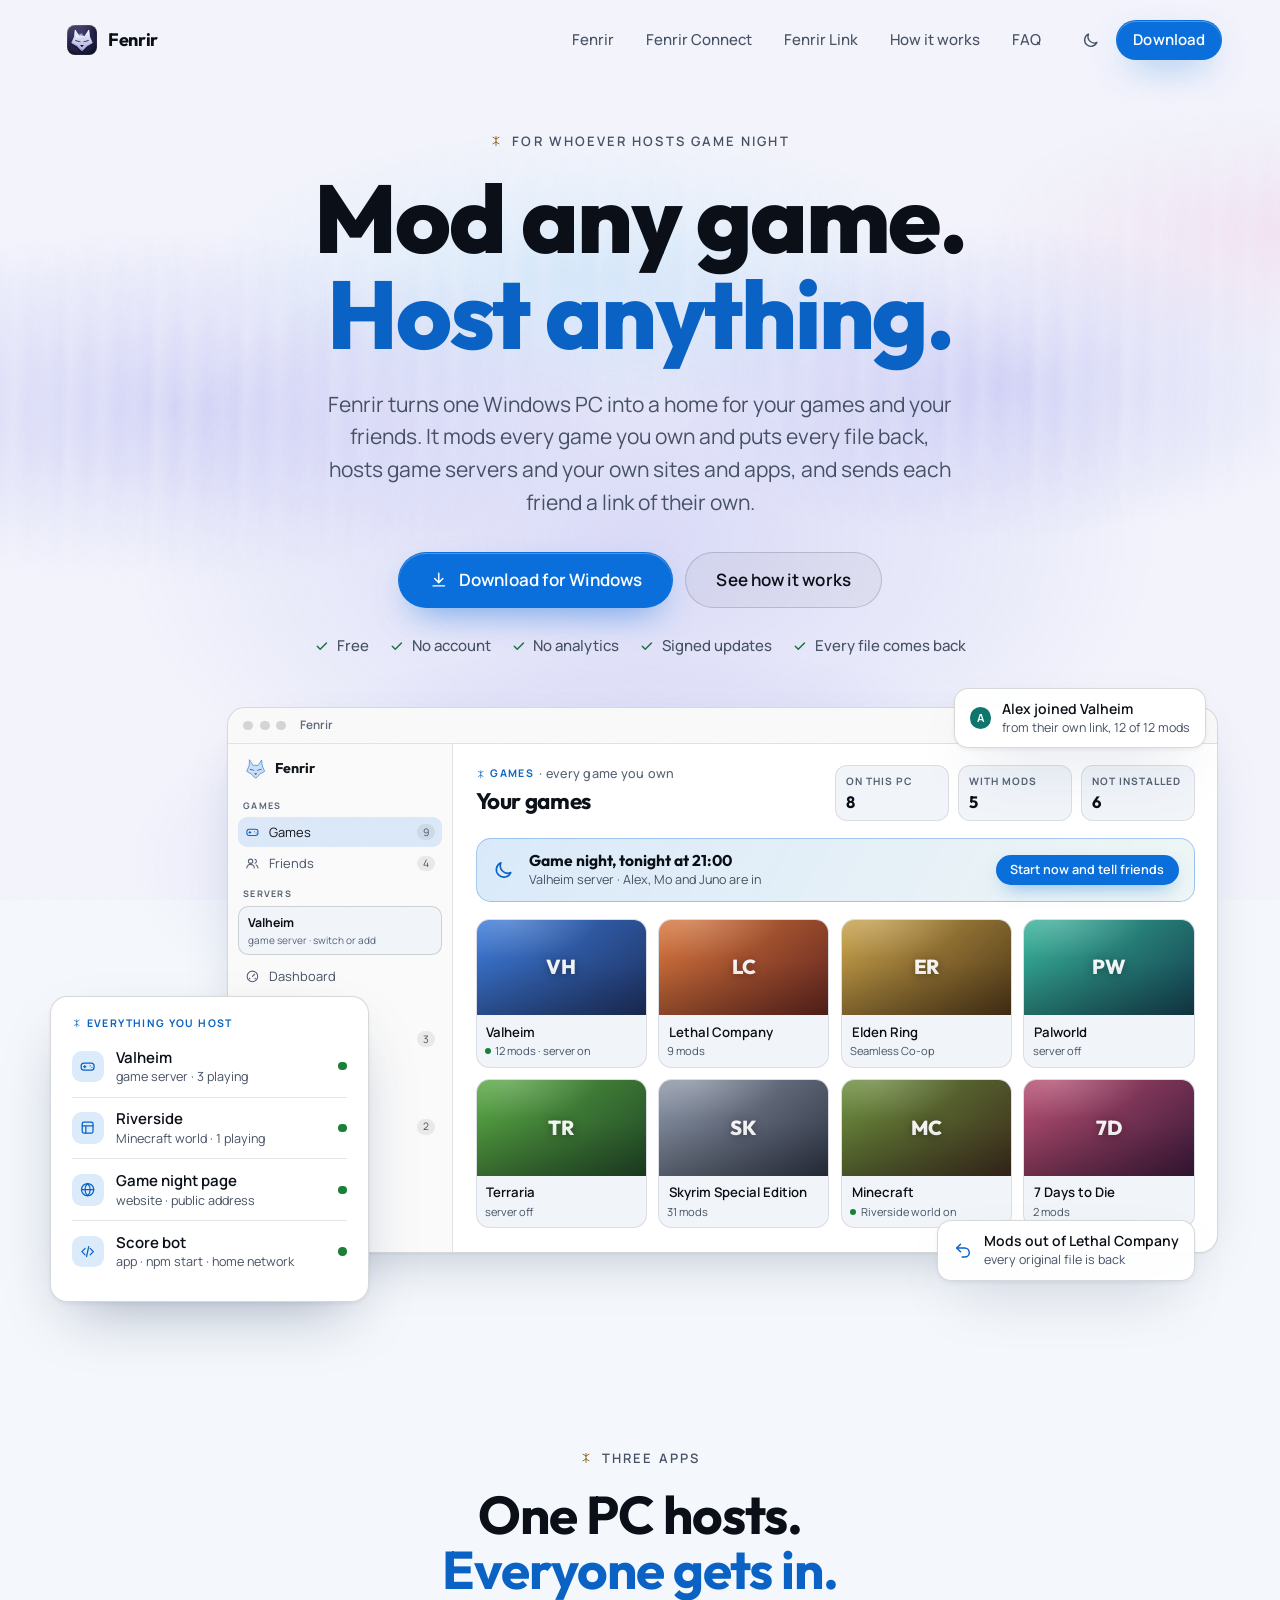
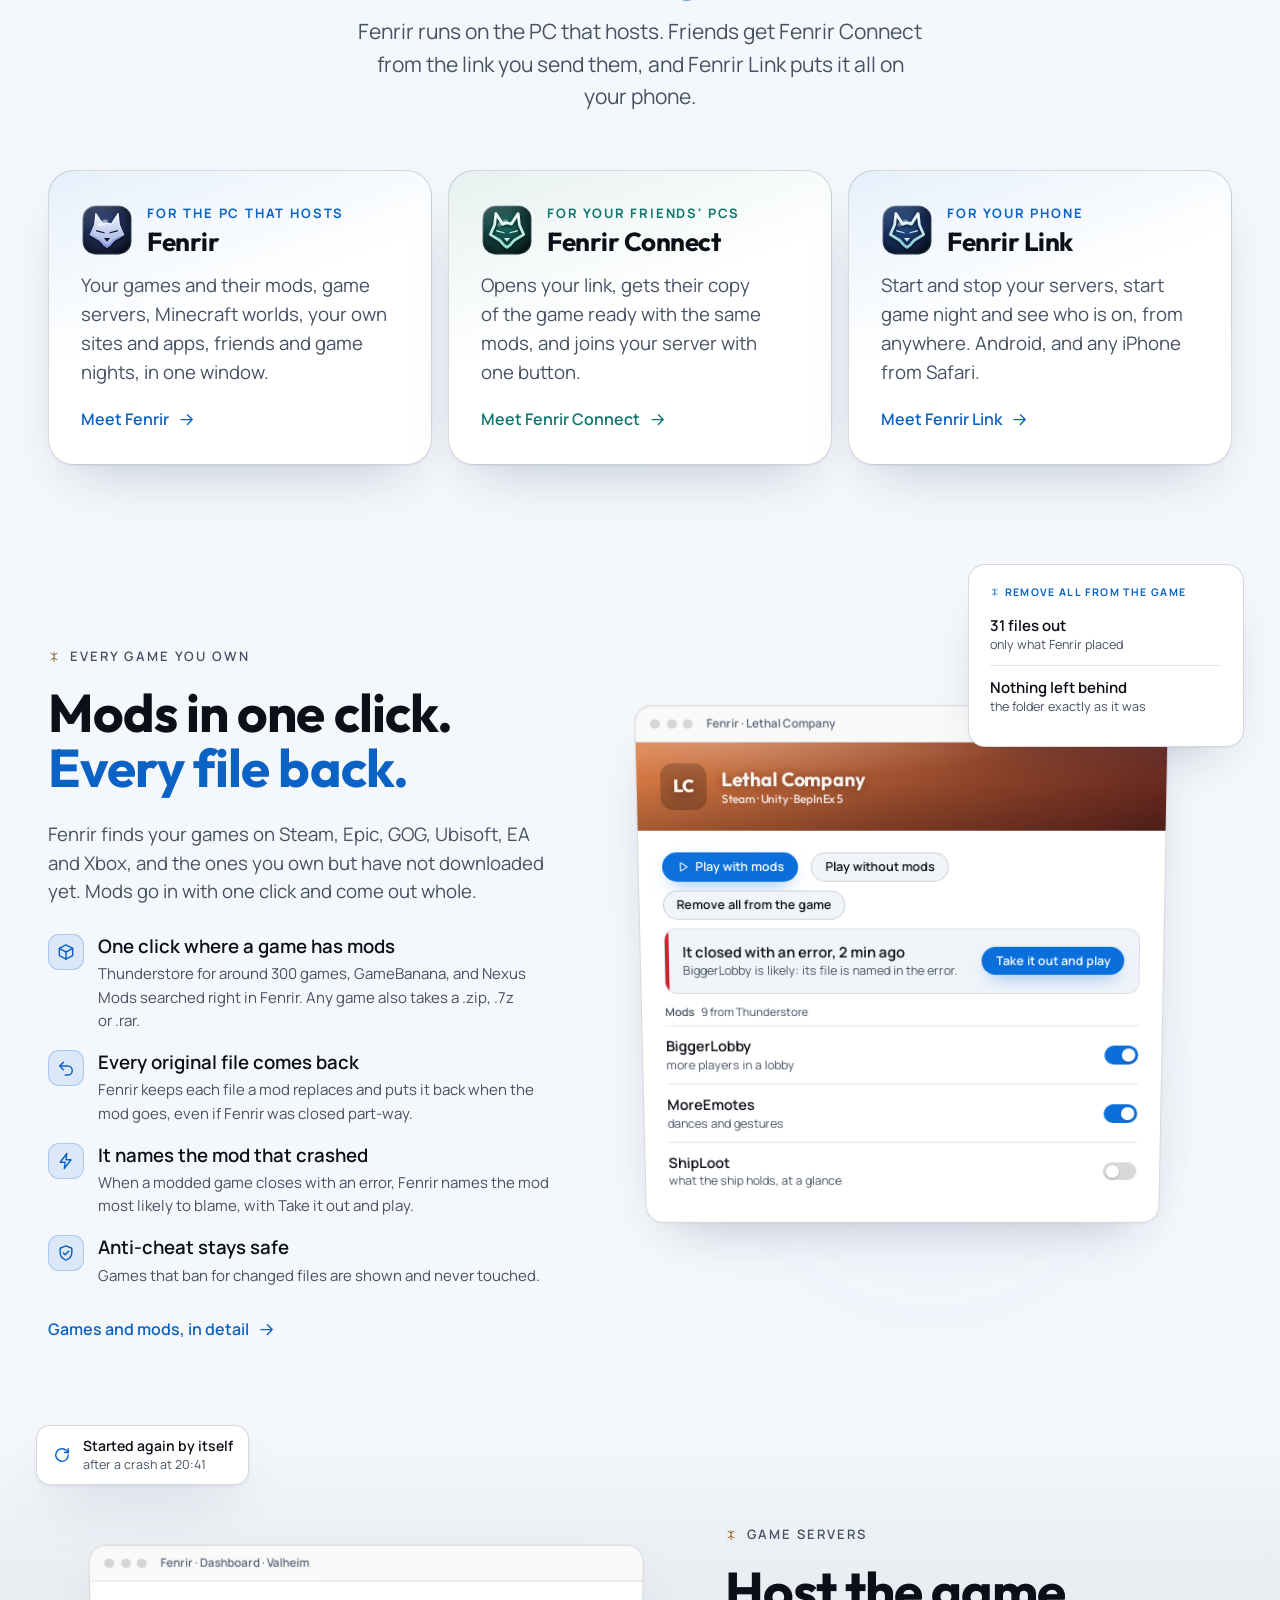
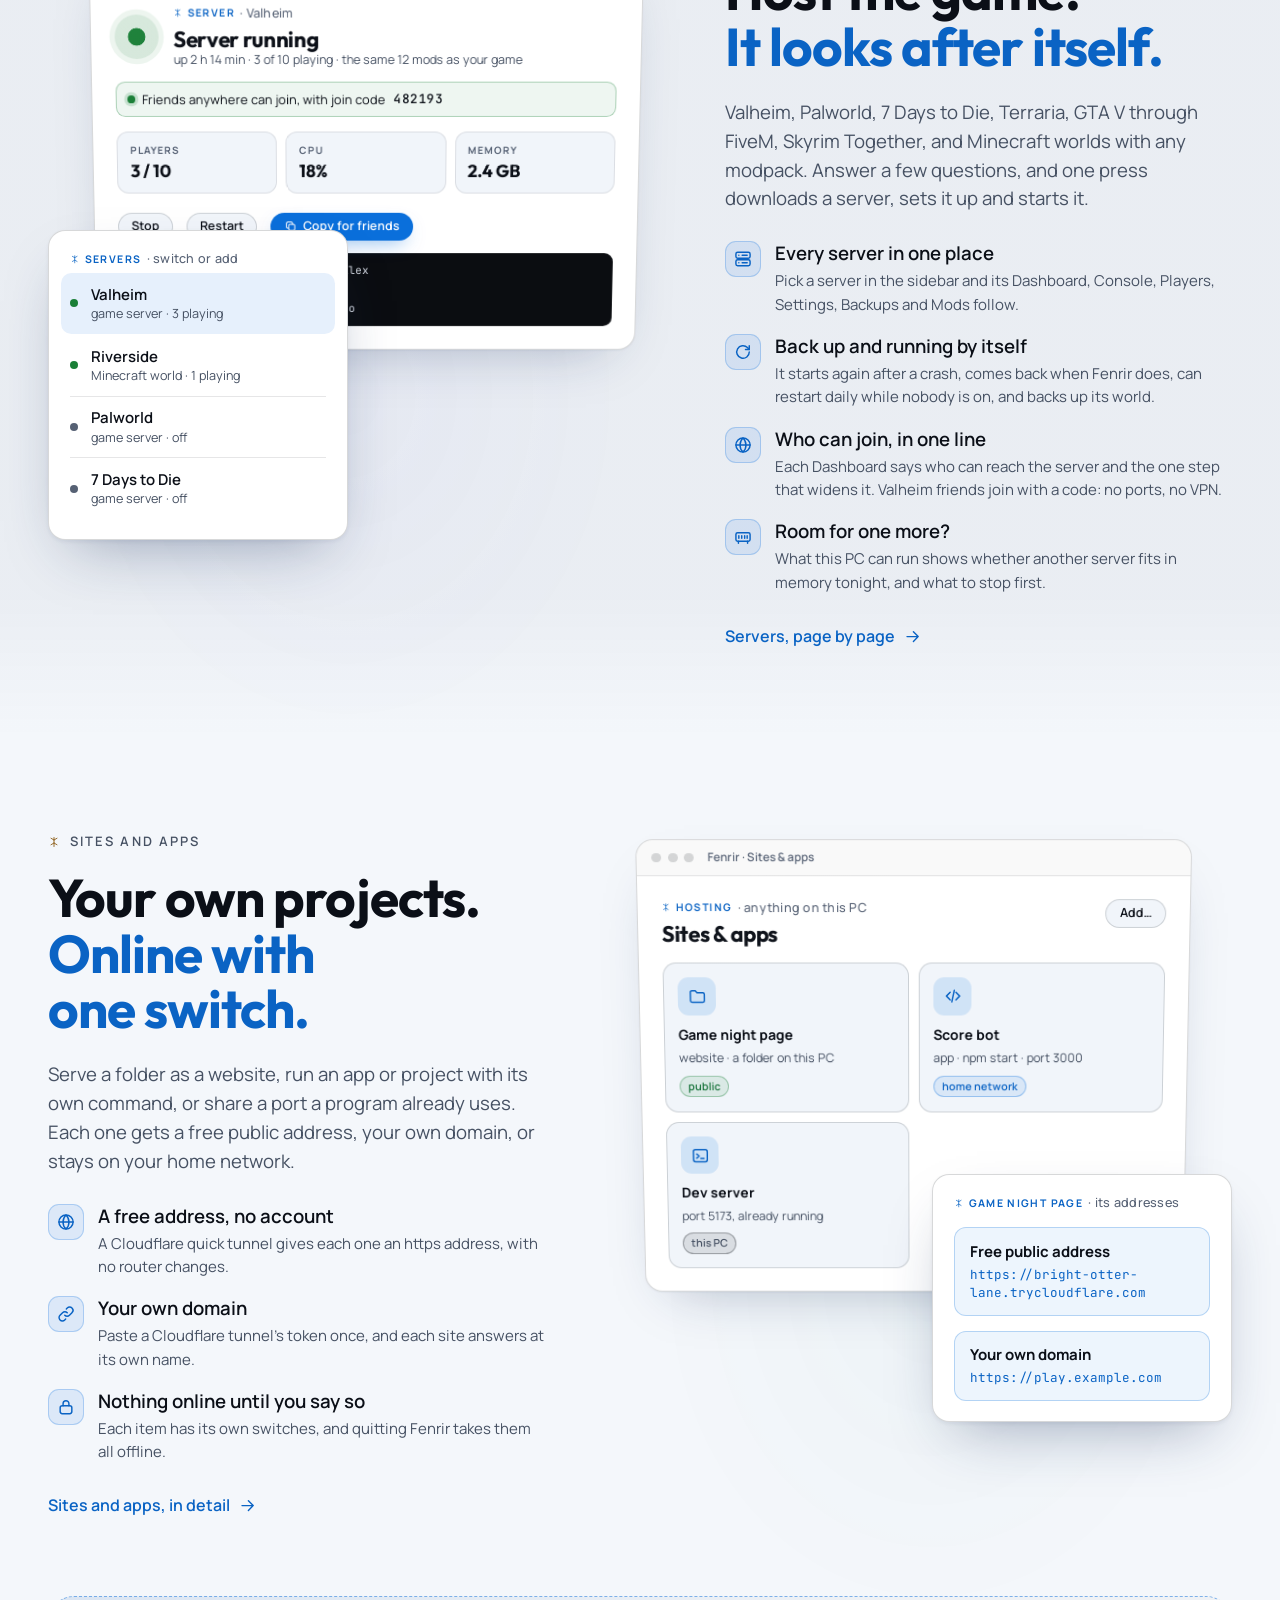
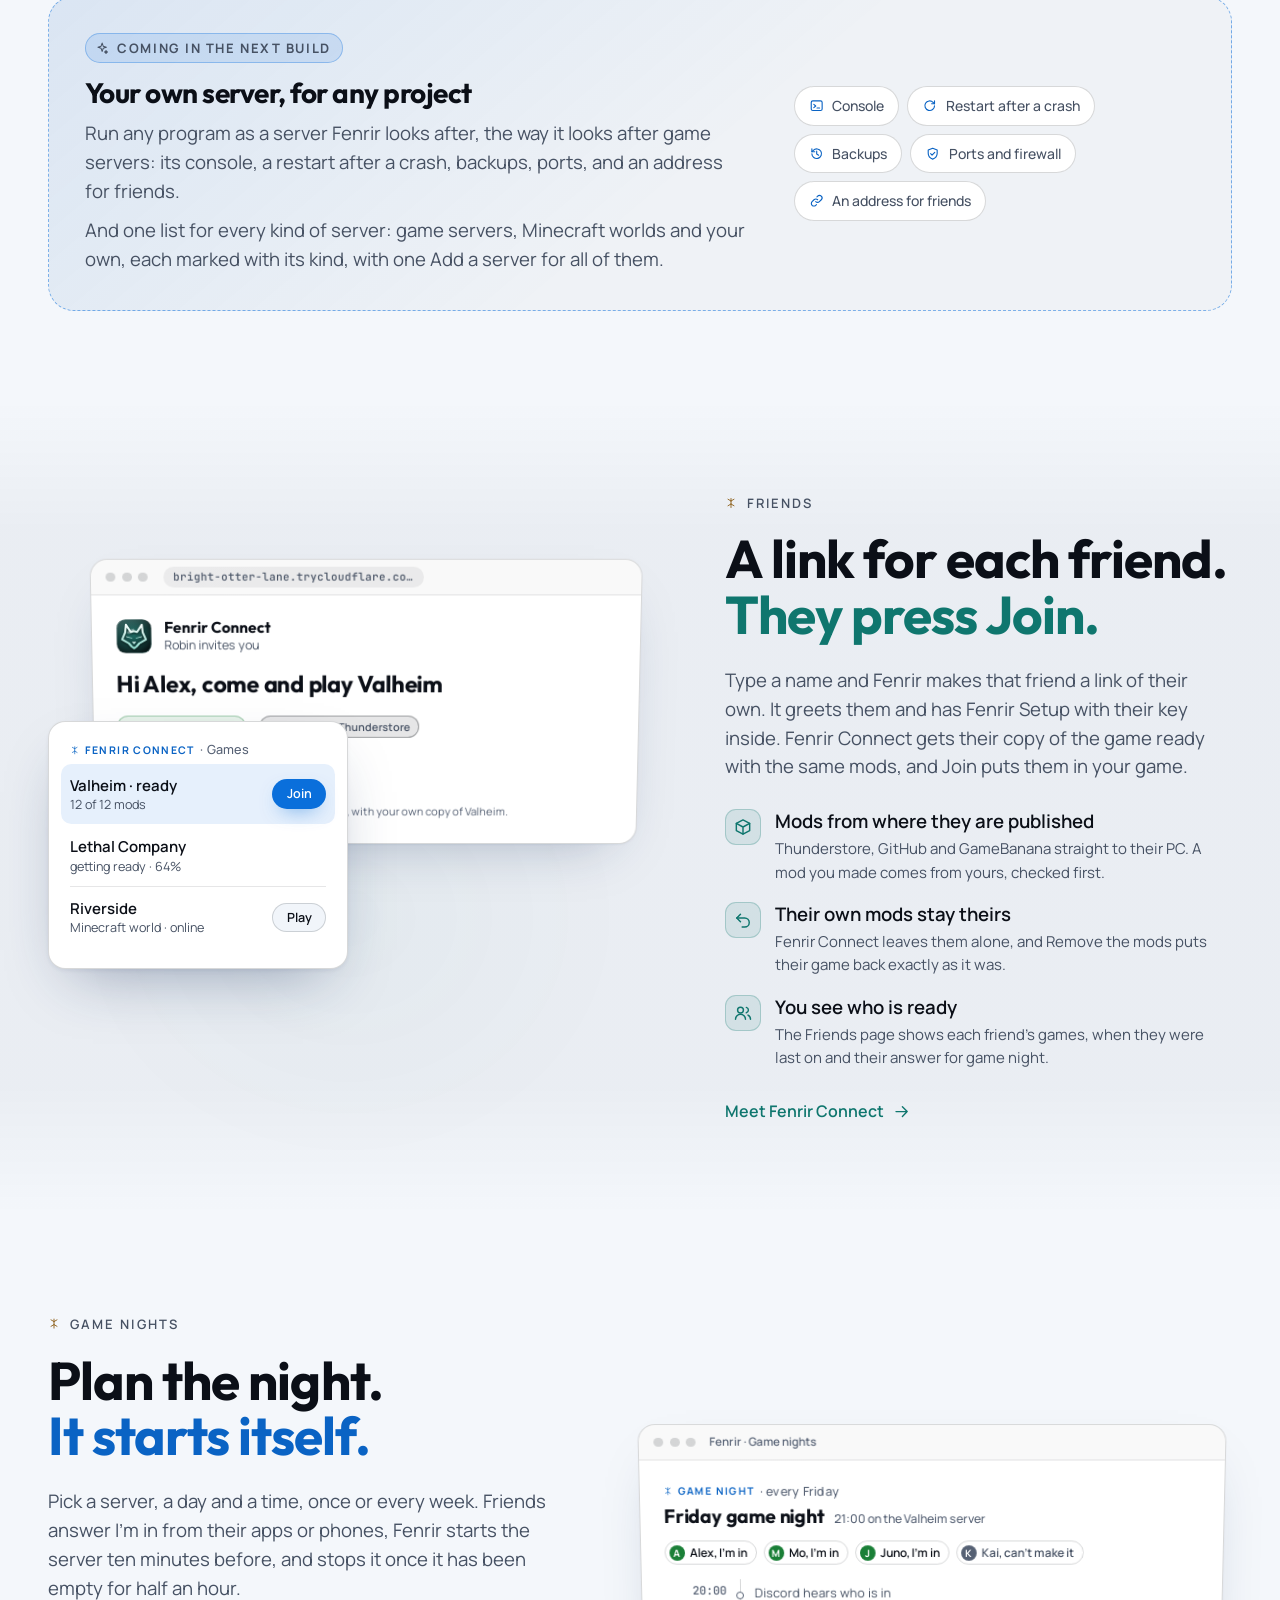
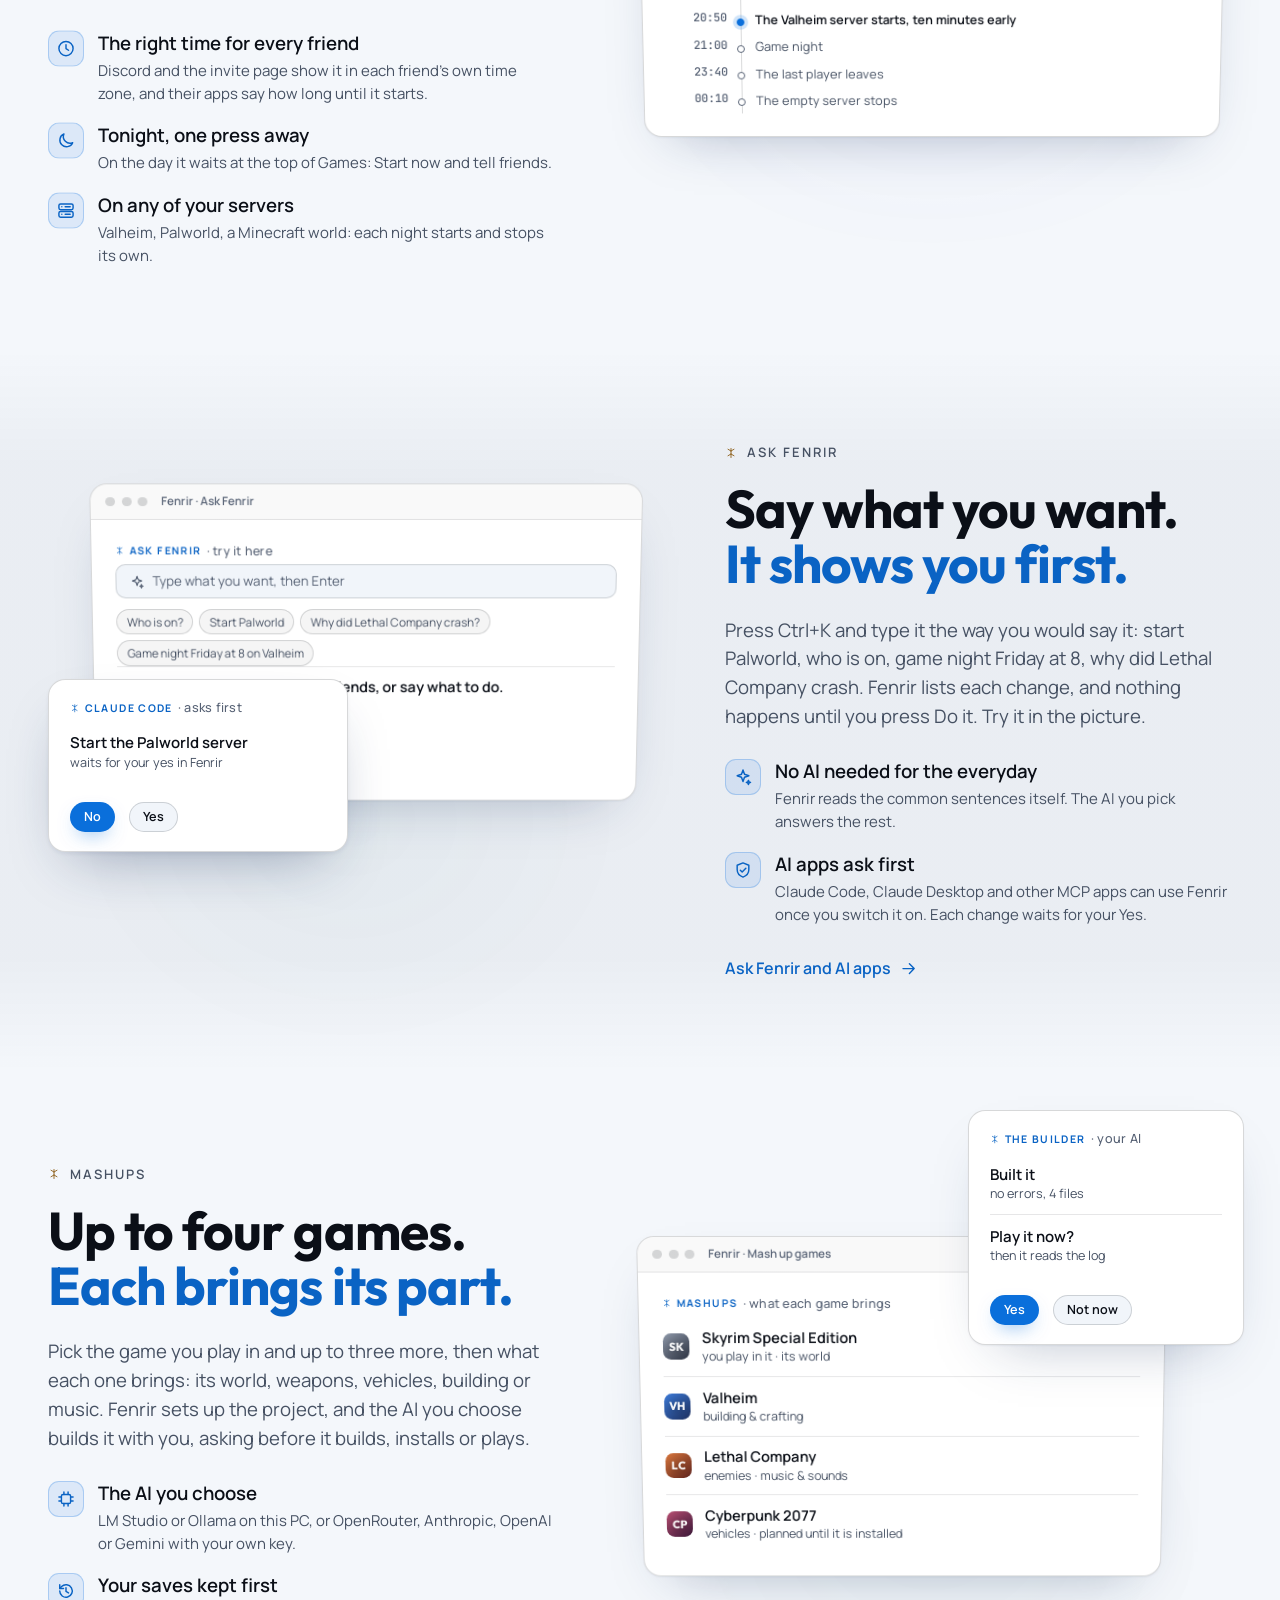
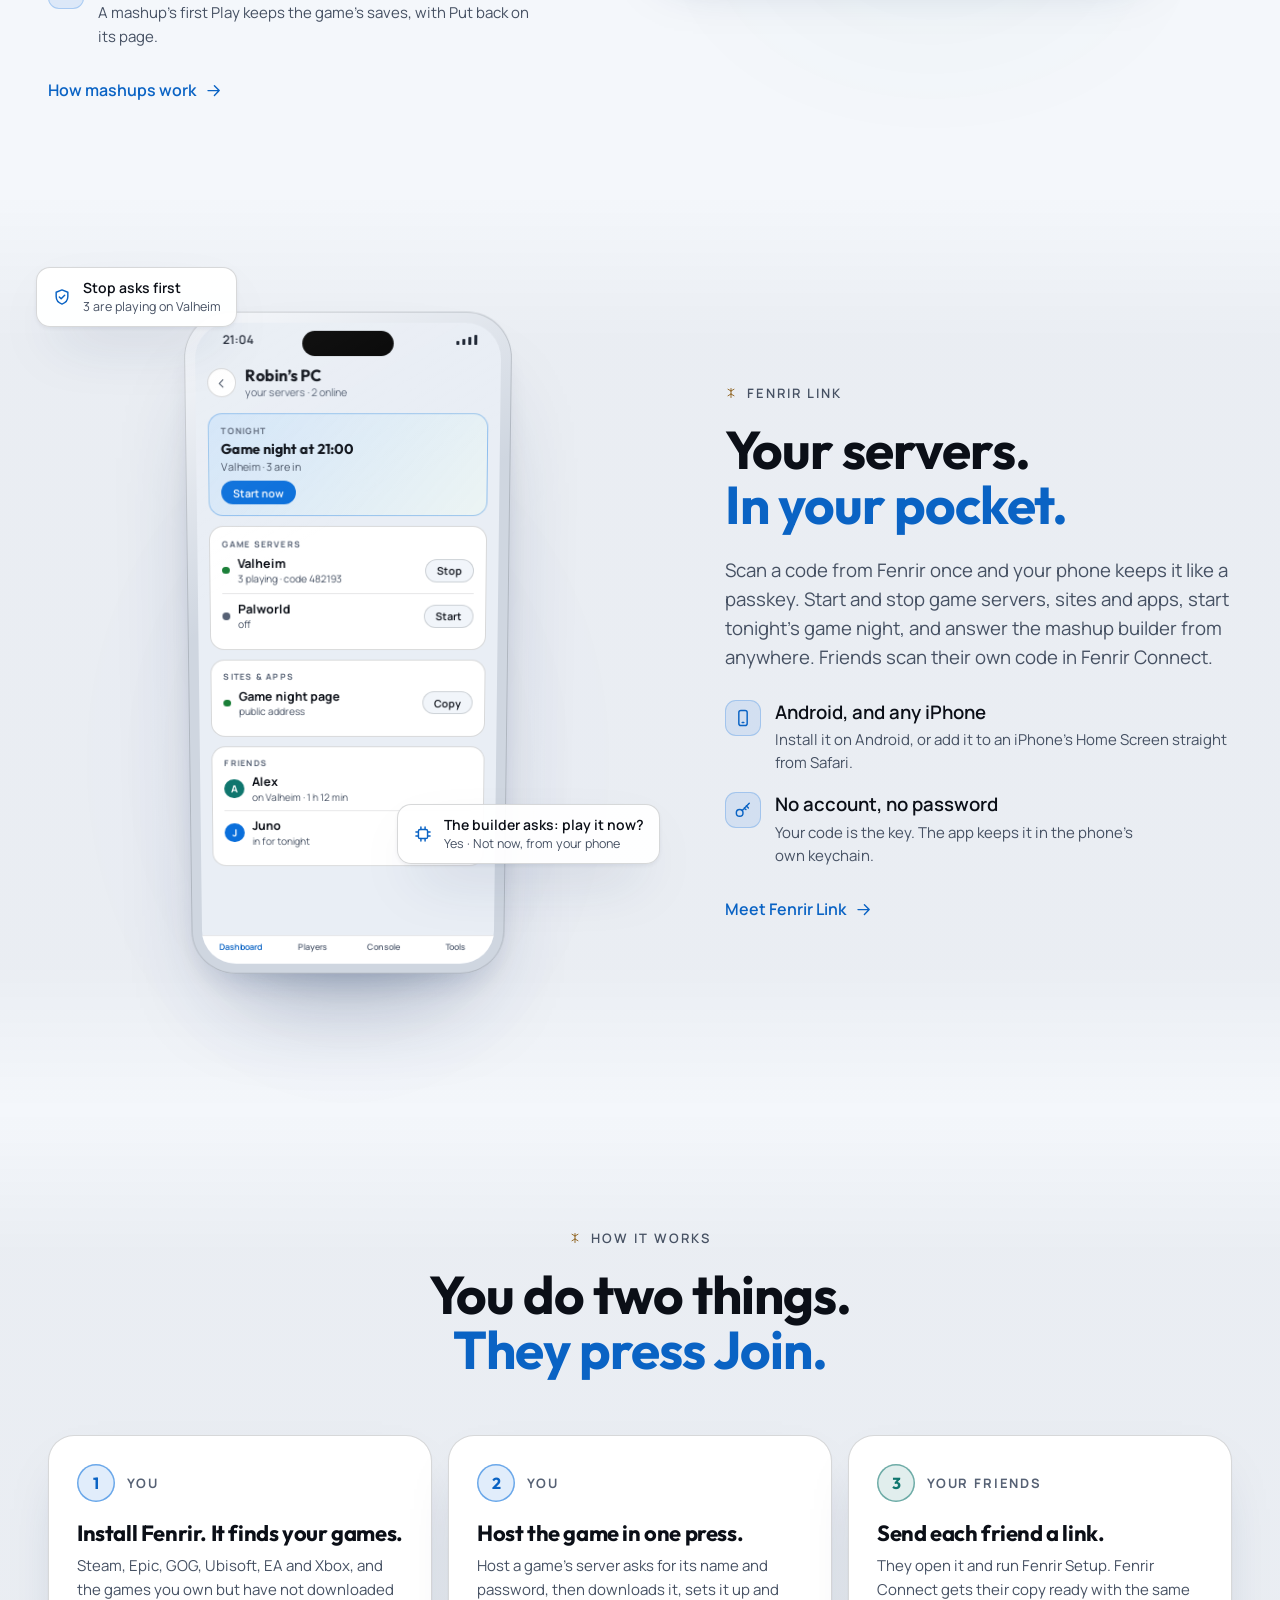
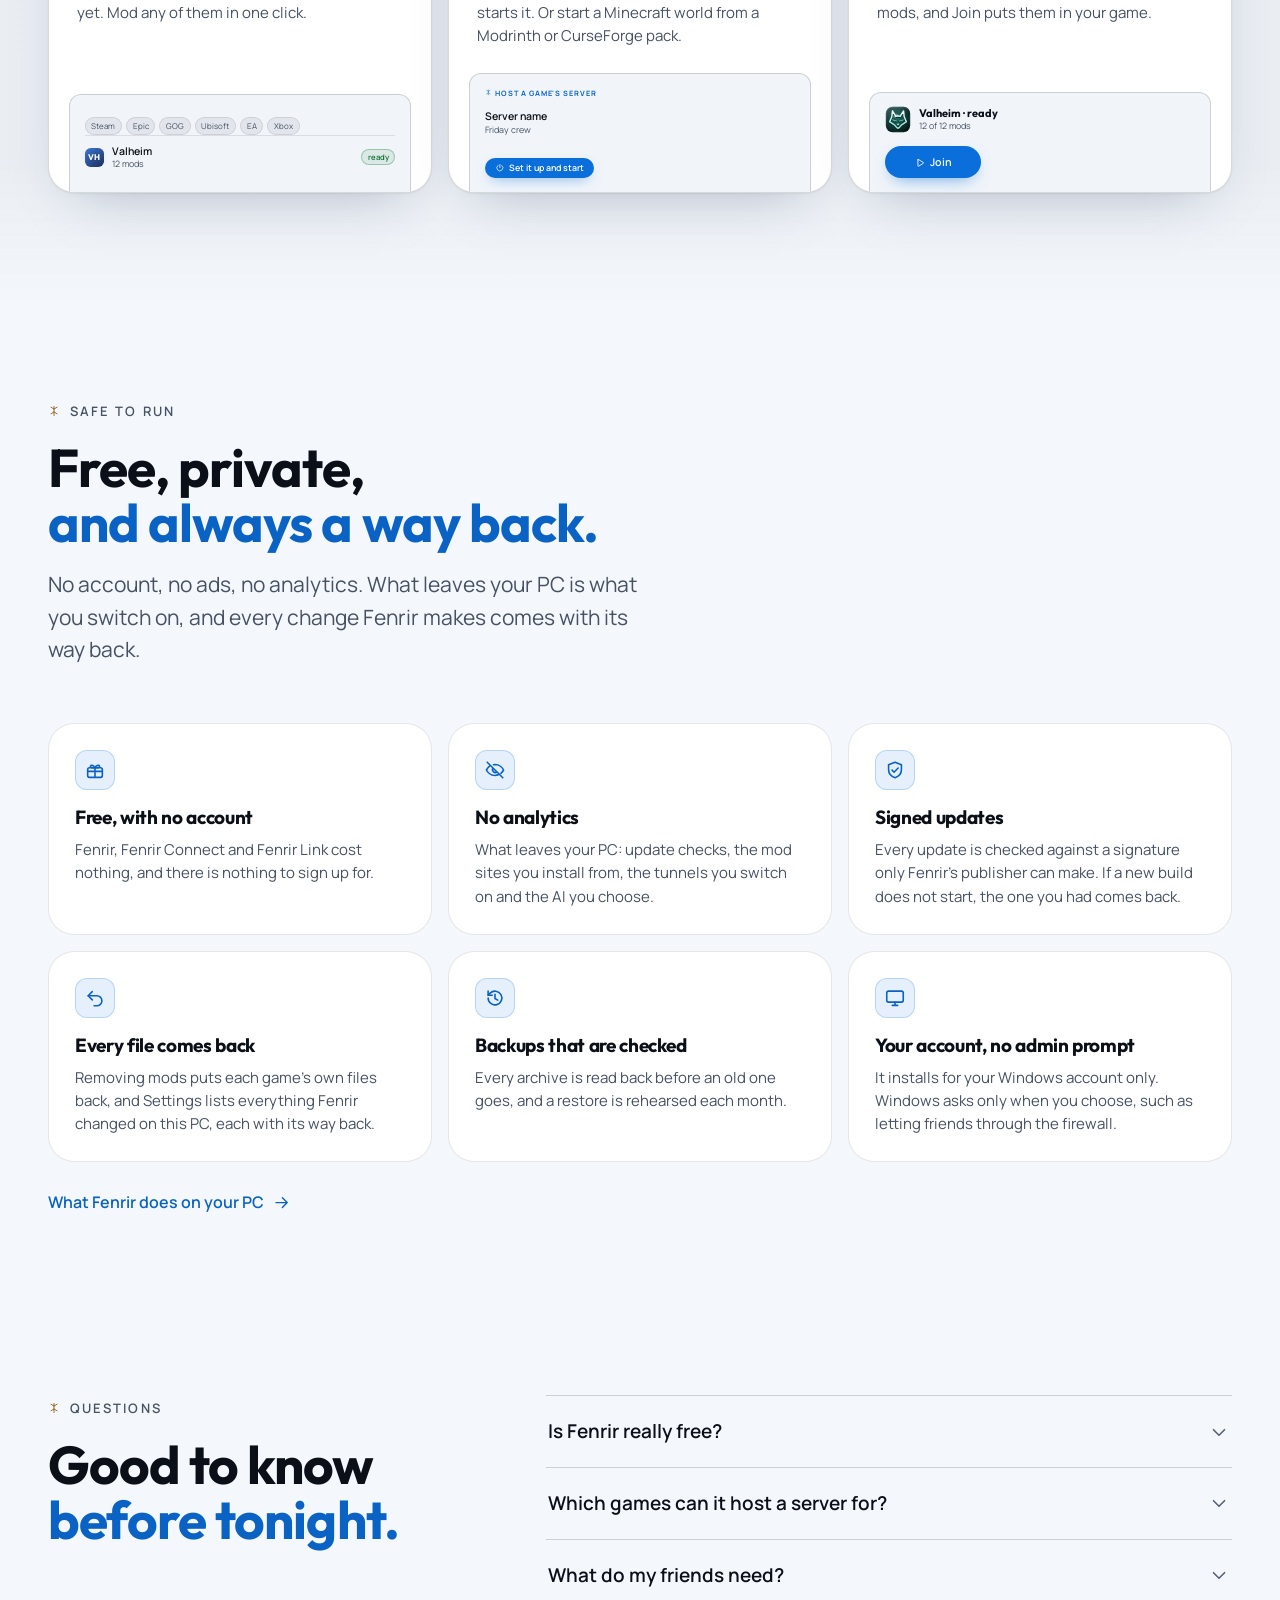
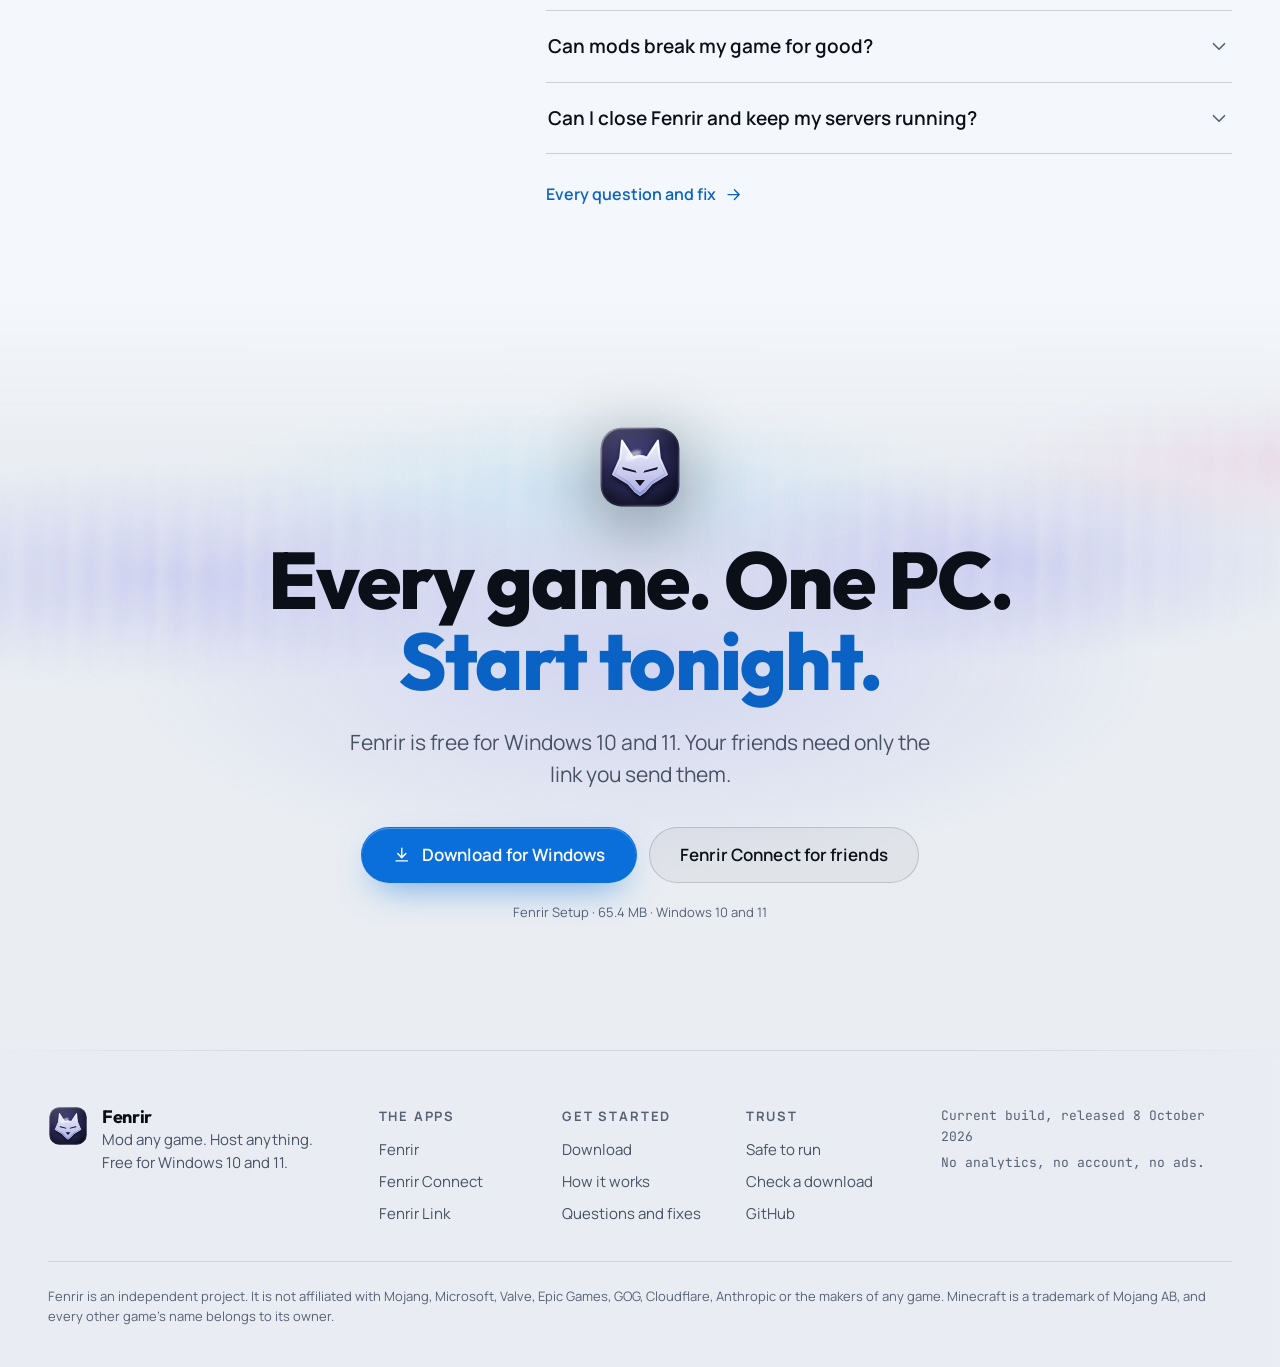
==== commit 7ba0df80: "The home page tells the whole story on its first screen, every game first The hero says what Fenrir " ====
--- a/index.html
+++ b/index.html
@@ -3,19 +3,23 @@
 <head>
 <meta charset="utf-8">
 <meta name="viewport" content="width=device-width, initial-scale=1, viewport-fit=cover">
-<title>Fenrir · mod any game, host anything</title>
-<meta name="description" content="Fenrir hosts your games for friends from your own Windows PC, mods every game you own and puts every file back, and does what you ask in plain words. Free.">
+<title>Fenrir · Mod any game. Host anything. Free for Windows</title>
+<meta name="description" content="Fenrir turns one Windows PC into a home for your games and friends: mods for every game with every file put back, servers and sites you host, a link per friend. Free.">
 <meta name="theme-color" content="#0b0f17">
 <meta property="og:type" content="website">
 <meta property="og:site_name" content="Fenrir">
-<meta property="og:title" content="Fenrir">
-<meta property="og:description" content="Mod, host and mash up every game from one Windows PC, and put your own sites online. One link per friend, free.">
+<meta property="og:title" content="Fenrir · Mod any game. Host anything.">
+<meta property="og:description" content="Mods for every game you own, game servers and your own sites from one PC, and a link of their own for every friend. Free for Windows.">
 <meta property="og:url" content="https://iksamxul.github.io/fenrir/">
 <meta property="og:image" content="https://iksamxul.github.io/fenrir/assets/social.jpg">
 <meta property="og:image:width" content="1200">
 <meta property="og:image:height" content="630">
-<meta property="og:image:alt" content="Fenrir: mod any game, host anything. Beside it, the Fenrir Dashboard.">
+<meta property="og:image:alt" content="Fenrir: mod any game, host anything. Beside it, the Games page with a game night tonight and the servers you host.">
 <meta name="twitter:card" content="summary_large_image">
+<meta name="twitter:title" content="Fenrir · Mod any game. Host anything.">
+<meta name="twitter:description" content="Mods for every game you own, game servers and your own sites from one PC, and a link of their own for every friend. Free for Windows.">
+<meta name="twitter:image" content="https://iksamxul.github.io/fenrir/assets/social.jpg">
+<meta name="twitter:image:alt" content="Fenrir: mod any game, host anything. Beside it, the Games page with a game night tonight and the servers you host.">
 <link rel="canonical" href="https://iksamxul.github.io/fenrir/">
 <link rel="icon" href="assets/fenrir.svg" type="image/svg+xml">
 <link rel="icon" href="assets/wolf.png" type="image/png" sizes="256x256">
@@ -28,6 +32,8 @@
 <script src="assets/site.js" defer></script>
 <script src="assets/motion.js" defer></script>
 <script src="assets/ask-demo.js" defer></script>
+<script type="application/ld+json">{"@context":"https://schema.org","@type":"SoftwareApplication","name":"Fenrir","applicationCategory":"GameApplication","applicationSubCategory":"Mod manager and game server host","operatingSystem":"Windows 10, Windows 11","isAccessibleForFree":true,"offers":{"@type":"Offer","price":"0","priceCurrency":"USD"},"description":"Fenrir turns one Windows PC into a home for your games and your friends: mods for every game you own with every original file put back, game servers, your own sites and apps online, and a link of its own for every friend.","url":"https://iksamxul.github.io/fenrir/","downloadUrl":"https://iksamxul.github.io/fenrir/download","image":"https://iksamxul.github.io/fenrir/assets/social.jpg","author":{"@type":"Person","name":"iksamxul","url":"https://github.com/iksamxul"}}</script>
+<script type="application/ld+json">{"@context":"https://schema.org","@type":"WebSite","name":"Fenrir","url":"https://iksamxul.github.io/fenrir/"}</script>
 </head>
 <body>
 <div class="atmos" aria-hidden="true"><i class="atmos__a"></i><i class="atmos__b"></i></div>
@@ -35,26 +41,43 @@
 <svg class="sprite" aria-hidden="true" focusable="false" xmlns="http://www.w3.org/2000/svg">
 <symbol id="rune" viewBox="0 0 24 24"><path d="M12 3v18M12 8l6-3.5M12 8L6 4.5M12 14l6 3.5M12 14l-6 3.5"/></symbol>
 <symbol id="i-arrow" viewBox="0 0 24 24"><path d="M5 12h14M13 6l6 6-6 6"/></symbol>
+<symbol id="i-bolt" viewBox="0 0 24 24"><path d="M13 3L5 13.5h6L10 21l8-10.5h-6z"/></symbol>
+<symbol id="i-box" viewBox="0 0 24 24"><path d="M12 3.5l8 4.2v8.6l-8 4.2-8-4.2V7.7z"/><path d="M4 7.7l8 4.3 8-4.3M12 12v8.5"/></symbol>
+<symbol id="i-check" viewBox="0 0 24 24"><path d="M5 12.5l4.5 4.5L19 7.5"/></symbol>
+<symbol id="i-chev" viewBox="0 0 24 24"><path d="M6 9.5l6 6 6-6"/></symbol>
+<symbol id="i-chev-r" viewBox="0 0 24 24"><path d="M9.5 6l6 6-6 6"/></symbol>
+<symbol id="i-clock" viewBox="0 0 24 24"><circle cx="12" cy="12" r="8.5"/><path d="M12 7.5V12l3 2"/></symbol>
+<symbol id="i-cloud" viewBox="0 0 24 24"><path d="M7 18.5h10a4 4 0 0 0 .6-7.95A6 6 0 0 0 6.2 10.1 4.2 4.2 0 0 0 7 18.5z"/></symbol>
+<symbol id="i-code" viewBox="0 0 24 24"><path d="M8.5 7.5L4 12l4.5 4.5M15.5 7.5L20 12l-4.5 4.5M13.5 5l-3 14"/></symbol>
+<symbol id="i-copy" viewBox="0 0 24 24"><rect x="8.5" y="8.5" width="11" height="11" rx="2.5"/><path d="M15.5 8.5V7A2.5 2.5 0 0 0 13 4.5H7A2.5 2.5 0 0 0 4.5 7v6A2.5 2.5 0 0 0 7 15.5h1.5"/></symbol>
+<symbol id="i-cpu" viewBox="0 0 24 24"><rect x="6.5" y="6.5" width="11" height="11" rx="2"/><path d="M9.5 3.5v3M14.5 3.5v3M9.5 17.5v3M14.5 17.5v3M3.5 9.5h3M3.5 14.5h3M17.5 9.5h3M17.5 14.5h3"/></symbol>
+<symbol id="i-cube" viewBox="0 0 24 24"><rect x="4.5" y="4.5" width="15" height="15" rx="2"/><path d="M4.5 9.5h15M9.5 9.5v10"/></symbol>
+<symbol id="i-dash" viewBox="0 0 24 24"><circle cx="12" cy="12" r="8.5"/><path d="M12 12l3.5-3.5"/><path d="M7.5 15.5h.01M16.5 15.5h.01" stroke-width="2.4"/></symbol>
 <symbol id="i-down" viewBox="0 0 24 24"><path d="M12 4v11M7 10.5l5 5 5-5M5 19.5h14"/></symbol>
-<symbol id="i-check" viewBox="0 0 24 24"><path d="M5 12.5l4.5 4.5L19 7.5"/></symbol>
+<symbol id="i-eye-off" viewBox="0 0 24 24"><path d="M3.5 3.5l17 17M10.4 6.2A9 9 0 0 1 12 6c5 0 8.4 4.1 9.4 6-.5.9-1.5 2.4-3 3.6M6.4 7.6C4.6 8.9 3.3 10.7 2.6 12c1 1.9 4.4 6 9.4 6 1.5 0 2.9-.4 4.1-1M9.9 9.9a3 3 0 0 0 4.2 4.2"/></symbol>
+<symbol id="i-folder" viewBox="0 0 24 24"><path d="M3.5 7.5a2 2 0 0 1 2-2h4l2 2.5h7a2 2 0 0 1 2 2v7.5a2 2 0 0 1-2 2h-13a2 2 0 0 1-2-2z"/></symbol>
+<symbol id="i-gift" viewBox="0 0 24 24"><rect x="4" y="9.5" width="16" height="10.5" rx="2"/><path d="M4 13.5h16M12 9.5V20M12 9.5C10.6 6.6 7 6 7 8s3.4 1.5 5 1.5zm0 0c1.4-2.9 5-3.5 5-1.5s-3.4 1.5-5 1.5z"/></symbol>
+<symbol id="i-globe" viewBox="0 0 24 24"><circle cx="12" cy="12" r="8.5"/><path d="M3.5 12h17M12 3.5c2.4 2.3 3.6 5.1 3.6 8.5s-1.2 6.2-3.6 8.5c-2.4-2.3-3.6-5.1-3.6-8.5s1.2-6.2 3.6-8.5z"/></symbol>
+<symbol id="i-history" viewBox="0 0 24 24"><path d="M4.5 12a7.5 7.5 0 1 0 2.2-5.3L4.5 9"/><path d="M4.5 4.5V9H9M12 8v4.5l3 1.8"/></symbol>
+<symbol id="i-key" viewBox="0 0 24 24"><circle cx="8" cy="15.5" r="4"/><path d="M11 12.5l8.5-8.5M16 7l2.5 2.5M13.5 9.5l2 2"/></symbol>
+<symbol id="i-link" viewBox="0 0 24 24"><path d="M10.5 13.5a4 4 0 0 0 5.66 0l3-3a4 4 0 0 0-5.66-5.66L12.4 5.9M13.5 10.5a4 4 0 0 0-5.66 0l-3 3a4 4 0 0 0 5.66 5.66l1.1-1.06"/></symbol>
+<symbol id="i-lock" viewBox="0 0 24 24"><rect x="5" y="10.5" width="14" height="9.5" rx="2.5"/><path d="M8.5 10.5V8a3.5 3.5 0 0 1 7 0v2.5"/></symbol>
+<symbol id="i-memory" viewBox="0 0 24 24"><rect x="3.5" y="7" width="17" height="10" rx="2"/><path d="M7 10.5v3M10.5 10.5v3M14 10.5v3M17 10.5v3M6.5 17v2.5M17.5 17v2.5"/></symbol>
+<symbol id="i-moon" viewBox="0 0 24 24"><path d="M20 14.5A8 8 0 0 1 9.5 4a8 8 0 1 0 10.5 10.5z"/></symbol>
+<symbol id="i-pad" viewBox="0 0 24 24"><rect x="3" y="7" width="18" height="10" rx="4"/><path d="M8 10.5v3M6.5 12h3M15.5 11h.01M18 13h.01"/></symbol>
+<symbol id="i-pc" viewBox="0 0 24 24"><rect x="3" y="4.5" width="18" height="12" rx="2"/><path d="M9 20h6M12 16.5V20"/></symbol>
+<symbol id="i-phone" viewBox="0 0 24 24"><rect x="7" y="3" width="10" height="18" rx="2.5"/><path d="M11 17.5h2"/></symbol>
+<symbol id="i-play" viewBox="0 0 24 24"><path d="M8 5.8v12.4a.8.8 0 0 0 1.2.7l9.9-6.2a.8.8 0 0 0 0-1.4L9.2 5.1A.8.8 0 0 0 8 5.8z"/></symbol>
+<symbol id="i-power" viewBox="0 0 24 24"><path d="M12 3.5v8M7.2 6.2a7.5 7.5 0 1 0 9.6 0"/></symbol>
+<symbol id="i-refresh" viewBox="0 0 24 24"><path d="M19.5 12a7.5 7.5 0 1 1-2.2-5.3L19.5 9"/><path d="M19.5 4.5V9H15"/></symbol>
+<symbol id="i-seal" viewBox="0 0 24 24"><path d="M12 3.5l7 2.8v5.2c0 4.3-2.9 7.6-7 9-4.1-1.4-7-4.7-7-9V6.3z"/><path d="M8.8 12.2l2.2 2.2 4.4-4.6"/></symbol>
+<symbol id="i-server" viewBox="0 0 24 24"><rect x="3.5" y="4" width="17" height="7" rx="2"/><rect x="3.5" y="13" width="17" height="7" rx="2"/><path d="M7 7.5h.01M7 16.5h.01M11 7.5h6M11 16.5h6"/></symbol>
+<symbol id="i-shield" viewBox="0 0 24 24"><path d="M12 3.5l7 2.8v5.2c0 4.3-2.9 7.6-7 9-4.1-1.4-7-4.7-7-9V6.3z"/><path d="M8.8 12l2.2 2.2 4.2-4.4"/></symbol>
+<symbol id="i-spark" viewBox="0 0 24 24"><path d="M12 3.5l1.8 5.2 5.2 1.8-5.2 1.8L12 17.5l-1.8-5.2L5 10.5l5.2-1.8zM18.5 16l.7 1.8 1.8.7-1.8.7-.7 1.8-.7-1.8-1.8-.7 1.8-.7z"/></symbol>
 <symbol id="i-sun" viewBox="0 0 24 24"><circle cx="12" cy="12" r="4"/><path d="M12 2.5v2M12 19.5v2M2.5 12h2M19.5 12h2M5.3 5.3l1.4 1.4M17.3 17.3l1.4 1.4M5.3 18.7l1.4-1.4M17.3 6.7l1.4-1.4"/></symbol>
-<symbol id="i-moon" viewBox="0 0 24 24"><path d="M20 14.5A8 8 0 0 1 9.5 4a8 8 0 1 0 10.5 10.5z"/></symbol>
-<symbol id="i-menu" viewBox="0 0 24 24"><path d="M4 8.5h16M4 15.5h16"/></symbol>
-<symbol id="i-x" viewBox="0 0 24 24"><path d="M6.5 6.5l11 11M17.5 6.5l-11 11"/></symbol>
-<symbol id="i-copy" viewBox="0 0 24 24"><rect x="8.5" y="8.5" width="11" height="11" rx="2.5"/><path d="M15.5 8.5V7A2.5 2.5 0 0 0 13 4.5H7A2.5 2.5 0 0 0 4.5 7v6A2.5 2.5 0 0 0 7 15.5h1.5"/></symbol>
-<symbol id="i-zip" viewBox="0 0 24 24"><path d="M14 3.5H7.5A2.5 2.5 0 0 0 5 6v12a2.5 2.5 0 0 0 2.5 2.5h9A2.5 2.5 0 0 0 19 18V8.5z"/><path d="M14 3.5v5h5M11 4v2M11 8v2M11 12v2"/><rect x="9.5" y="15" width="3" height="3.5" rx="1"/></symbol>
-<symbol id="i-power" viewBox="0 0 24 24"><path d="M12 3.5v8M7.2 6.2a7.5 7.5 0 1 0 9.6 0"/></symbol>
-<symbol id="i-link" viewBox="0 0 24 24"><path d="M10.5 13.5a4 4 0 0 0 5.66 0l3-3a4 4 0 0 0-5.66-5.66L12.4 5.9M13.5 10.5a4 4 0 0 0-5.66 0l-3 3a4 4 0 0 0 5.66 5.66l1.1-1.06"/></symbol>
-<symbol id="i-grip" viewBox="0 0 24 24"><path d="M9 6h.01M15 6h.01M9 12h.01M15 12h.01M9 18h.01M15 18h.01" stroke-width="3.2"/></symbol>
-<symbol id="i-layout" viewBox="0 0 24 24"><rect x="3.5" y="4" width="17" height="16" rx="2.5"/><path d="M3.5 10h17M12 10v10"/></symbol>
-<symbol id="i-history" viewBox="0 0 24 24"><path d="M4.5 12a7.5 7.5 0 1 0 2.2-5.3L4.5 9"/><path d="M4.5 4.5V9H9M12 8v4.5l3 1.8"/></symbol>
-<symbol id="i-box" viewBox="0 0 24 24"><path d="M12 3.5l8 4.2v8.6l-8 4.2-8-4.2V7.7z"/><path d="M4 7.7l8 4.3 8-4.3M12 12v8.5"/></symbol>
-<symbol id="i-layers" viewBox="0 0 24 24"><path d="M12 4l8.5 4.5L12 13 3.5 8.5z"/><path d="M3.5 12.5L12 17l8.5-4.5M3.5 16.5L12 21l8.5-4.5"/></symbol>
-<symbol id="i-cube" viewBox="0 0 24 24"><rect x="4.5" y="4.5" width="15" height="15" rx="2"/><path d="M4.5 9.5h15M9.5 9.5v10"/></symbol>
-<symbol id="i-page" viewBox="0 0 24 24"><path d="M7 3.5h7l4.5 4.5v10.5a2 2 0 0 1-2 2H7a2 2 0 0 1-2-2v-13a2 2 0 0 1 2-2z"/><path d="M14 3.5V8h4.5M8.5 12.5h7M8.5 16h5"/></symbol>
-<symbol id="i-play" viewBox="0 0 24 24"><path d="M8 5.8v12.4a.8.8 0 0 0 1.2.7l9.9-6.2a.8.8 0 0 0 0-1.4L9.2 5.1A.8.8 0 0 0 8 5.8z"/></symbol>
-<symbol id="i-globe" viewBox="0 0 24 24"><circle cx="12" cy="12" r="8.5"/><path d="M3.5 12h17M12 3.5c2.4 2.3 3.6 5.1 3.6 8.5s-1.2 6.2-3.6 8.5c-2.4-2.3-3.6-5.1-3.6-8.5s1.2-6.2 3.6-8.5z"/></symbol>
-<symbol id="i-spark" viewBox="0 0 24 24"><path d="M12 3.5l1.8 5.2 5.2 1.8-5.2 1.8L12 17.5l-1.8-5.2L5 10.5l5.2-1.8zM18.5 16l.7 1.8 1.8.7-1.8.7-.7 1.8-.7-1.8-1.8-.7 1.8-.7z"/></symbol>
+<symbol id="i-term" viewBox="0 0 24 24"><rect x="3.5" y="4.5" width="17" height="15" rx="2.5"/><path d="M7.5 10l3 2.5-3 2.5M12.5 15.5h4"/></symbol>
+<symbol id="i-undo" viewBox="0 0 24 24"><path d="M9 14L4.5 9.5 9 5"/><path d="M4.5 9.5H14a5.5 5.5 0 0 1 0 11h-3"/></symbol>
+<symbol id="i-users" viewBox="0 0 24 24"><circle cx="9" cy="8.5" r="3.5"/><path d="M3 19.5a6 6 0 0 1 12 0M16 5.3a3.3 3.3 0 0 1 0 6.4M18 14.5a5.5 5.5 0 0 1 3 5"/></symbol>
 <symbol id="i-wolf" viewBox="0 0 64 64"><path d="M14 6L25 23Q32 19.5 39 23L50 6L52 24L59 40L44 49L37 57L32 60.5L27 57L20 49L5 40L12 24Z"/><path d="M14 32.5L27.6 36.2L28.6 38.2L15 35ZM50 32.5L36.4 36.2L35.4 38.2L49 35ZM27 45.5H37L32 51.5Z" fill="currentColor" stroke="none"/></symbol>
 </svg>
 <svg class="sprite logo-defs" aria-hidden="true" focusable="false" xmlns="http://www.w3.org/2000/svg">
@@ -115,7 +138,7 @@
       <a href="host">Fenrir</a>
       <a href="connect">Fenrir Connect</a>
       <a href="link">Fenrir Link</a>
-      <a href="#one-link">How it works</a>
+      <a href="#how">How it works</a>
       <a href="faq">FAQ</a>
     </nav>
     <div class="nav__end">
@@ -128,113 +151,326 @@
 
 <main id="main">
 
-  <!-- Hero -->
+  <!-- Hero: what Fenrir is, who it is for, why to trust it, one main action -->
   <section class="hero sky" aria-labelledby="hero-title" data-ambient>
     <div class="sky__stars" aria-hidden="true"></div>
     <div class="aurora" aria-hidden="true"><div class="aurora__haze"></div><div class="aurora__band"></div></div>
     <div class="hero__copy">
-      <p class="eyebrow"><svg class="rune" aria-hidden="true"><use href="#rune"/></svg>Every game, hosted at home</p>
+      <p class="eyebrow"><svg class="rune" aria-hidden="true"><use href="#rune"/></svg>For whoever hosts game night</p>
       <h1 class="hero__title" id="hero-title"><span class="line"><span class="w" style="--i:0">Mod</span> <span class="w" style="--i:1">any</span> <span class="w" style="--i:2">game.</span></span> <span class="line accent"><span class="w" style="--i:3">Host</span> <span class="w" style="--i:4">anything.</span></span></h1>
-      <p class="hero__lead">Your friends play on your PC. Fenrir hosts the game, sends each friend a link of their own, and gets their copy ready with the same mods. It mods every game you own and puts every file back, and you can simply tell it what to do.</p>
+      <p class="hero__lead">Fenrir turns one Windows PC into a home for your games and your friends. It mods every game you own and puts every file back, hosts game servers and your own sites and apps, and sends each friend a link of their own.</p>
       <div class="hero__cta">
-        <a class="btn btn--primary btn--lg" href="download#fenrir"><svg class="i" aria-hidden="true"><use href="#i-down"/></svg>Download Fenrir</a>
-        <a class="btn btn--ghost btn--lg" href="#games">See what it does</a>
-      </div>
-      <p class="hero__meta">Free for Windows 10 and 11</p>
-      <p class="hero__new"><span>New</span><a href="#ask">Ask Fenrir</a><a href="#ask">AI apps</a><a href="#crashes">Crash help</a><a href="#crashes">Mod sets</a><a href="#together">Game nights on any server</a><a href="#safety">What Fenrir changed</a></p>
+        <a class="btn btn--primary btn--lg" href="download#fenrir"><svg class="i" aria-hidden="true"><use href="#i-down"/></svg>Download for Windows</a>
+        <a class="btn btn--ghost btn--lg" href="#how">See how it works</a>
+      </div>
+      <ul class="hero__trust" aria-label="Why you can trust it">
+        <li><svg class="i" aria-hidden="true"><use href="#i-check"/></svg>Free</li>
+        <li><svg class="i" aria-hidden="true"><use href="#i-check"/></svg>No account</li>
+        <li><svg class="i" aria-hidden="true"><use href="#i-check"/></svg>No analytics</li>
+        <li><svg class="i" aria-hidden="true"><use href="#i-check"/></svg>Signed updates</li>
+        <li><svg class="i" aria-hidden="true"><use href="#i-check"/></svg>Every file comes back</li>
+      </ul>
     </div>
     <div class="hero__stage">
       <div class="hero__glow" aria-hidden="true" data-parallax-glow></div>
-      <div class="hero__float" data-parallax>
-        <figure class="frame frame--adaptive frame--hero">
-          <div class="frame__bar" aria-hidden="true"><i></i><i></i><i></i><b>Fenrir</b></div>
-          <div class="frame__view" data-name="Dashboard">
-            <picture><source type="image/webp" srcset="assets/shots/dashboard-light.640.webp 640w, assets/shots/dashboard-light.960.webp 960w, assets/shots/dashboard-light.1600.webp 1600w, assets/shots/dashboard-light.webp 2880w" sizes="(max-width: 599px) 270vw, (max-width: 760px) 92vw, (max-width: 1200px) 60vw, 720px" media="(prefers-color-scheme: light)" data-when="light"><img src="assets/shots/dashboard.webp" srcset="assets/shots/dashboard.640.webp 640w, assets/shots/dashboard.960.webp 960w, assets/shots/dashboard.1600.webp 1600w, assets/shots/dashboard.webp 2880w" sizes="(max-width: 599px) 270vw, (max-width: 760px) 92vw, (max-width: 1200px) 60vw, 720px" width="2880" height="1800" alt="The Fenrir Dashboard. The All the Mods 10 server is stopped and ready on port 25597, three friends are asking for a hand, and the Friends and Activity cards sit below." fetchpriority="high" decoding="async"></picture>
-          </div>
-        </figure>
-      </div>
-    </div>
-  </section>
-
-  <!-- Every game you own -->
-  <section class="scene" id="games" data-ambient aria-labelledby="t-games">
-    <div class="wrap scene__grid">
-      <div class="scene__copy">
-        <p class="eyebrow"><svg class="rune" aria-hidden="true"><use href="#rune"/></svg>Games</p>
-        <h2 class="title" id="t-games"><span class="line">Every game you own.</span> <span class="line accent">Even the ones not downloaded.</span></h2>
-        <p class="copy">Fenrir finds your games on Steam, Epic, GOG, Ubisoft, EA and Xbox, and the ones you own but have not downloaded yet. Open one to see what it is like: screenshots, the trailer, what it is and the engine it is made with. Install it from its store, mod it with one click, or plan a mashup before it is even here. Removing mods puts every original file back.</p>
-        <a class="more" href="host#games">Games, mods and servers <svg class="i" aria-hidden="true"><use href="#i-arrow"/></svg></a>
-      </div>
-      <div class="scene__visual mock pair" role="img" aria-label="The Games page: Valheim with twelve mods and Elden Ring with Seamless Co-op are installed; Hogwarts Legacy and Cyberpunk 2077 are owned but not installed. Beside it, the preview of Hogwarts Legacy: action and role-playing, made with Unreal Engine 4, with Install on Steam and Mash it up.">
+      <div class="hero__float hshow mock" data-parallax role="img" aria-label="Fenrir's Games page: a game night tonight on the Valheim server with three friends in, and eight games on this PC, from Valheim with twelve mods and its server on to Terraria with its server off. Beside it, everything this PC hosts: two game servers, a Minecraft world, a website with a public address and an app on the home network.">
+        <div class="m-win aw frame--hero">
+          <div class="m-win__bar"><i></i><i></i><i></i><b>Fenrir</b></div>
+          <div class="aw__in">
+            <div class="aw__side">
+              <span class="aw__brand"><svg class="i" aria-hidden="true"><use href="#i-wolf"/></svg>Fenrir</span>
+              <span class="aw__sec">Games</span>
+              <span class="aw__item is-on"><svg class="i" aria-hidden="true"><use href="#i-pad"/></svg>Games<em>9</em></span>
+              <span class="aw__item"><svg class="i" aria-hidden="true"><use href="#i-users"/></svg>Friends<em>4</em></span>
+              <span class="aw__sec">Servers</span>
+              <span class="aw__switch"><b>Valheim</b><small>game server · switch or add</small></span>
+              <span class="aw__item"><svg class="i" aria-hidden="true"><use href="#i-dash"/></svg>Dashboard</span>
+              <span class="aw__item"><svg class="i" aria-hidden="true"><use href="#i-term"/></svg>Console</span>
+              <span class="aw__item"><svg class="i" aria-hidden="true"><use href="#i-users"/></svg>Players<em>3</em></span>
+              <span class="aw__item"><svg class="i" aria-hidden="true"><use href="#i-history"/></svg>Backups</span>
+              <span class="aw__sec">Hosting</span>
+              <span class="aw__item"><svg class="i" aria-hidden="true"><use href="#i-server"/></svg>Sites &amp; apps<em>2</em></span>
+              <span class="aw__item"><svg class="i" aria-hidden="true"><use href="#i-cloud"/></svg>Network &amp; Cloud</span>
+            </div>
+            <div class="aw__main">
+              <div class="m-head">
+                <div><p class="m-kick"><svg class="rune" aria-hidden="true"><use href="#rune"/></svg>Games <span>· every game you own</span></p><p class="m-title">Your games</p></div>
+                <div class="m-stats m-stats--4"><div><small>On this PC</small><b>8</b></div><div><small>With mods</small><b>5</b></div><div><small>Not installed</small><b>6</b></div></div>
+              </div>
+              <div class="m-tonight">
+                <svg class="i" aria-hidden="true"><use href="#i-moon"/></svg>
+                <div><b>Game night, tonight at 21:00</b><span class="m-sub">Valheim server · Alex, Mo and Juno are in</span></div>
+                <span class="m-btn m-btn--p">Start now and tell friends</span>
+              </div>
+              <div class="gts">
+                <div class="gt"><span class="gt__art gt--1">VH</span><span class="gt__name">Valheim</span><span class="gt__meta"><span class="m-dot m-dot--ok"></span>12 mods · server on</span></div>
+                <div class="gt"><span class="gt__art gt--2">LC</span><span class="gt__name">Lethal Company</span><span class="gt__meta">9 mods</span></div>
+                <div class="gt"><span class="gt__art gt--3">ER</span><span class="gt__name">Elden Ring</span><span class="gt__meta">Seamless Co-op</span></div>
+                <div class="gt"><span class="gt__art gt--4">PW</span><span class="gt__name">Palworld</span><span class="gt__meta">server off</span></div>
+                <div class="gt"><span class="gt__art gt--5">TR</span><span class="gt__name">Terraria</span><span class="gt__meta">server off</span></div>
+                <div class="gt"><span class="gt__art gt--6">SK</span><span class="gt__name">Skyrim Special Edition</span><span class="gt__meta">31 mods</span></div>
+                <div class="gt"><span class="gt__art gt--7">MC</span><span class="gt__name">Minecraft</span><span class="gt__meta"><span class="m-dot m-dot--ok"></span>Riverside world on</span></div>
+                <div class="gt"><span class="gt__art gt--8">7D</span><span class="gt__name">7 Days to Die</span><span class="gt__meta">2 mods</span></div>
+              </div>
+            </div>
+          </div>
+        </div>
+        <div class="m-card m-float hshow__host">
+          <p class="m-kick"><svg class="rune" aria-hidden="true"><use href="#rune"/></svg>Everything you host</p>
+          <div class="m-row"><span class="m-ic m-ic--sm"><svg class="i" aria-hidden="true"><use href="#i-pad"/></svg></span><div><b>Valheim</b><span class="m-sub">game server · 3 playing</span></div><span class="m-dot m-dot--ok"></span></div>
+          <div class="m-row"><span class="m-ic m-ic--sm"><svg class="i" aria-hidden="true"><use href="#i-cube"/></svg></span><div><b>Riverside</b><span class="m-sub">Minecraft world · 1 playing</span></div><span class="m-dot m-dot--ok"></span></div>
+          <div class="m-row"><span class="m-ic m-ic--sm"><svg class="i" aria-hidden="true"><use href="#i-globe"/></svg></span><div><b>Game night page</b><span class="m-sub">website · public address</span></div><span class="m-dot m-dot--ok"></span></div>
+          <div class="m-row"><span class="m-ic m-ic--sm"><svg class="i" aria-hidden="true"><use href="#i-code"/></svg></span><div><b>Score bot</b><span class="m-sub">app · npm start · home network</span></div><span class="m-dot m-dot--ok"></span></div>
+        </div>
+        <div class="chip hshow__friend"><span class="m-av m-av--sm m-av--teal" aria-hidden="true">A</span><span><b>Alex joined Valheim</b><small>from their own link, 12 of 12 mods</small></span></div>
+        <div class="chip hshow__back"><svg class="i" aria-hidden="true"><use href="#i-undo"/></svg><span><b>Mods out of Lethal Company</b><small>every original file is back</small></span></div>
+      </div>
+    </div>
+  </section>
+
+  <!-- The three apps -->
+  <section class="section apps-band" id="apps" aria-labelledby="t-apps">
+    <div class="wrap">
+      <div class="shead shead--c">
+        <p class="eyebrow"><svg class="rune" aria-hidden="true"><use href="#rune"/></svg>Three apps</p>
+        <h2 class="title" id="t-apps"><span class="line">One PC hosts.</span> <span class="line accent">Everyone gets in.</span></h2>
+        <p class="lead">Fenrir runs on the PC that hosts. Friends get Fenrir Connect from the link you send them, and Fenrir Link puts it all on your phone.</p>
+      </div>
+      <div class="apps">
+        <article class="app">
+          <div class="app__head"><img src="assets/fenrir.svg" width="52" height="52" alt=""><div><span class="app__for">For the PC that hosts</span><h3>Fenrir</h3></div></div>
+          <p>Your games and their mods, game servers, Minecraft worlds, your own sites and apps, friends and game nights, in one window.</p>
+          <a class="more" href="host">Meet Fenrir <svg class="i" aria-hidden="true"><use href="#i-arrow"/></svg></a>
+        </article>
+        <article class="app app--connect">
+          <div class="app__head"><img src="assets/connect.svg" width="52" height="52" alt=""><div><span class="app__for">For your friends' PCs</span><h3>Fenrir Connect</h3></div></div>
+          <p>Opens your link, gets their copy of the game ready with the same mods, and joins your server with one button.</p>
+          <a class="more" href="connect">Meet Fenrir Connect <svg class="i" aria-hidden="true"><use href="#i-arrow"/></svg></a>
+        </article>
+        <article class="app">
+          <div class="app__head"><img src="assets/link.svg" width="52" height="52" alt=""><div><span class="app__for">For your phone</span><h3>Fenrir Link</h3></div></div>
+          <p>Start and stop your servers, start game night and see who is on, from anywhere. Android, and any iPhone from Safari.</p>
+          <a class="more" href="link">Meet Fenrir Link <svg class="i" aria-hidden="true"><use href="#i-arrow"/></svg></a>
+        </article>
+      </div>
+    </div>
+  </section>
+
+  <!-- Every game you own: mods in, every file back, crash help -->
+  <section class="scene" id="games" aria-labelledby="t-games">
+    <div class="wrap scene__grid">
+      <div class="scene__copy">
+        <p class="eyebrow"><svg class="rune" aria-hidden="true"><use href="#rune"/></svg>Every game you own</p>
+        <h2 class="title" id="t-games"><span class="line">Mods in one click.</span> <span class="line accent">Every file back.</span></h2>
+        <p class="copy">Fenrir finds your games on Steam, Epic, GOG, Ubisoft, EA and Xbox, and the ones you own but have not downloaded yet. Mods go in with one click and come out whole.</p>
+        <ul class="points">
+          <li><svg class="i" aria-hidden="true"><use href="#i-box"/></svg><b>One click where a game has mods</b><span>Thunderstore for around 300 games, GameBanana, and Nexus Mods searched right in Fenrir. Any game also takes a .zip, .7z or .rar.</span></li>
+          <li><svg class="i" aria-hidden="true"><use href="#i-undo"/></svg><b>Every original file comes back</b><span>Fenrir keeps each file a mod replaces and puts it back when the mod goes, even if Fenrir was closed part-way.</span></li>
+          <li><svg class="i" aria-hidden="true"><use href="#i-bolt"/></svg><b>It names the mod that crashed</b><span>When a modded game closes with an error, Fenrir names the mod most likely to blame, with Take it out and play.</span></li>
+          <li><svg class="i" aria-hidden="true"><use href="#i-shield"/></svg><b>Anti-cheat stays safe</b><span>Games that ban for changed files are shown and never touched.</span></li>
+        </ul>
+        <a class="more" href="host#games">Games and mods, in detail <svg class="i" aria-hidden="true"><use href="#i-arrow"/></svg></a>
+      </div>
+      <div class="scene__visual mock pair" role="img" aria-label="Lethal Company's page in Fenrir: nine mods from Thunderstore, each with its switch, and Play with mods. It closed with an error two minutes ago, and BiggerLobby is likely to blame, with Take it out and play. Beside it, Remove all from the game took 31 files out and left the folder exactly as it was.">
         <div class="glow" aria-hidden="true"></div>
         <div class="m-win pair__wide">
-          <div class="m-win__bar"><i></i><i></i><i></i><b>Fenrir · Games</b></div>
+          <div class="m-win__bar"><i></i><i></i><i></i><b>Fenrir · Lethal Company</b></div>
+          <div class="m-banner gt--2"><span>LC</span><div><b>Lethal Company</b><small>Steam · Unity · BepInEx 5</small></div></div>
           <div class="m-win__body">
-            <p class="m-kick"><svg class="rune" aria-hidden="true"><use href="#rune"/></svg>Games <span>· every game you own</span></p>
-            <div class="m-row"><div><b>Valheim</b><span class="m-sub">12 mods from Thunderstore</span></div><span class="m-pill m-pill--ok">installed</span></div>
-            <div class="m-row"><div><b>Elden Ring</b><span class="m-sub">Seamless Co-op</span></div><span class="m-pill m-pill--ok">installed</span></div>
-            <div class="m-row"><div><b>Hogwarts Legacy</b><span class="m-sub">on Steam</span></div><span class="m-pill m-pill--quiet">not installed</span></div>
-            <div class="m-row"><div><b>Cyberpunk 2077</b><span class="m-sub">on GOG</span></div><span class="m-pill m-pill--quiet">not installed</span></div>
+            <div class="m-actions m-actions--top"><span class="m-btn m-btn--p"><svg class="i" aria-hidden="true"><use href="#i-play"/></svg>Play with mods</span><span class="m-btn">Play without mods</span><span class="m-btn">Remove all from the game</span></div>
+            <div class="m-find m-find--bad"><div><b>It closed with an error, 2 min ago</b><span class="m-sub">BiggerLobby is likely: its file is named in the error.</span></div><span class="m-btn m-btn--p">Take it out and play</span></div>
+            <p class="m-label">Mods <span class="m-count">9 from Thunderstore</span></p>
+            <div class="m-row"><div><b>BiggerLobby</b><span class="m-sub">more players in a lobby</span></div><span class="m-switch is-on" aria-hidden="true"></span></div>
+            <div class="m-row"><div><b>MoreEmotes</b><span class="m-sub">dances and gestures</span></div><span class="m-switch is-on" aria-hidden="true"></span></div>
+            <div class="m-row"><div><b>ShipLoot</b><span class="m-sub">what the ship holds, at a glance</span></div><span class="m-switch" aria-hidden="true"></span></div>
           </div>
         </div>
         <div class="m-card m-float pair__top">
-          <p class="m-kick"><svg class="rune" aria-hidden="true"><use href="#rune"/></svg>Before you download</p>
-          <p class="m-h">Hogwarts Legacy</p>
-          <div class="m-tags"><span>Action</span><span>Role-playing</span><span>Single-player</span></div>
-          <div class="m-row"><div><b>Unreal Engine 4</b><span class="m-sub">mods go in through UE4SS</span></div></div>
-          <div class="m-actions"><span class="m-btn m-btn--p">Install on Steam</span><span class="m-btn">Mash it up</span></div>
-        </div>
-      </div>
-    </div>
-  </section>
-
-  <!-- Mashups -->
-  <section class="scene scene--deep scene--flip" id="mashups" aria-labelledby="t-mashups">
-    <div class="wrap scene__grid">
-      <div class="scene__copy">
-        <p class="eyebrow"><svg class="rune" aria-hidden="true"><use href="#rune"/></svg>Mashups</p>
-        <h2 class="title" id="t-mashups"><span class="line">Up to four games.</span> <span class="line accent">Each brings its part.</span></h2>
-        <p class="copy">Pick the game you play in and up to three more, then what each one brings: its world, its weapons, its vehicles, its building, its music. Fenrir sets up the project, and the AI you choose builds it with you. It writes the code, builds it, asks before it plays, and reads the logs to fix what broke. Each project starts with what other modders learned: a guide for every game's engine, their notes on these games, and the simplest way to bring each one in. Mashups that others made, like SkyCraft, install with one click.</p>
-        <a class="more" href="faq#games-mashup-make">How mashups work <svg class="i" aria-hidden="true"><use href="#i-arrow"/></svg></a>
-      </div>
-      <div class="scene__visual mock pair" role="img" aria-label="Mash up games: Skyrim Special Edition is the game you play in and brings its world; Minecraft brings building; Valheim brings enemies and music; Cyberpunk 2077, not installed yet, brings vehicles. Beside it, the builder has built the mod with no errors and asks to play it now, with Yes and Not now.">
+          <p class="m-kick"><svg class="rune" aria-hidden="true"><use href="#rune"/></svg>Remove all from the game</p>
+          <div class="m-row"><div><b>31 files out</b><span class="m-sub">only what Fenrir placed</span></div></div>
+          <div class="m-row"><div><b>Nothing left behind</b><span class="m-sub">the folder exactly as it was</span></div></div>
+        </div>
+      </div>
+    </div>
+  </section>
+
+  <!-- Game servers: every one looks after itself -->
+  <section class="scene scene--deep scene--flip" id="servers" aria-labelledby="t-servers">
+    <div class="wrap scene__grid">
+      <div class="scene__copy">
+        <p class="eyebrow"><svg class="rune" aria-hidden="true"><use href="#rune"/></svg>Game servers</p>
+        <h2 class="title" id="t-servers"><span class="line">Host the game.</span> <span class="line accent">It looks after itself.</span></h2>
+        <p class="copy">Valheim, Palworld, 7 Days to Die, Terraria, GTA V through FiveM, Skyrim Together, and Minecraft worlds with any modpack. Answer a few questions, and one press downloads a server, sets it up and starts it.</p>
+        <ul class="points">
+          <li><svg class="i" aria-hidden="true"><use href="#i-server"/></svg><b>Every server in one place</b><span>Pick a server in the sidebar and its Dashboard, Console, Players, Settings, Backups and Mods follow.</span></li>
+          <li><svg class="i" aria-hidden="true"><use href="#i-refresh"/></svg><b>Back up and running by itself</b><span>It starts again after a crash, comes back when Fenrir does, can restart daily while nobody is on, and backs up its world.</span></li>
+          <li><svg class="i" aria-hidden="true"><use href="#i-globe"/></svg><b>Who can join, in one line</b><span>Each Dashboard says who can reach the server and the one step that widens it. Valheim friends join with a code: no ports, no VPN.</span></li>
+          <li><svg class="i" aria-hidden="true"><use href="#i-memory"/></svg><b>Room for one more?</b><span>What this PC can run shows whether another server fits in memory tonight, and what to stop first.</span></li>
+        </ul>
+        <a class="more" href="host#servers">Servers, page by page <svg class="i" aria-hidden="true"><use href="#i-arrow"/></svg></a>
+      </div>
+      <div class="scene__visual mock pair pair--hang" role="img" aria-label="The Valheim server's Dashboard in Fenrir: running for 2 hours 14 minutes with 3 of 10 playing, friends anywhere can join with code 482193, CPU and memory, and the newest lines of its log. Beside it, the server switcher lists Valheim, the Riverside Minecraft world, Palworld and 7 Days to Die, and a note that the server started again by itself after a crash.">
+        <div class="glow" aria-hidden="true"></div>
+        <div class="m-win pair__wide">
+          <div class="m-win__bar"><i></i><i></i><i></i><b>Fenrir · Dashboard · Valheim</b></div>
+          <div class="m-win__body">
+            <div class="m-status"><span class="m-ring" aria-hidden="true"></span><div><p class="m-kick"><svg class="rune" aria-hidden="true"><use href="#rune"/></svg>Server <span>· Valheim</span></p><p class="m-title">Server running</p><span class="m-sub">up 2 h 14 min · 3 of 10 playing · the same 12 mods as your game</span></div></div>
+            <p class="m-reach">Friends anywhere can join, with join code <b>482193</b></p>
+            <div class="m-stats"><div><small>Players</small><b>3 / 10</b></div><div><small>CPU</small><b>18%</b></div><div><small>Memory</small><b>2.4 GB</b></div></div>
+            <div class="m-actions"><span class="m-btn">Stop</span><span class="m-btn">Restart</span><span class="m-btn m-btn--p"><svg class="i" aria-hidden="true"><use href="#i-copy"/></svg>Copy for friends</span></div>
+            <div class="m-log" aria-hidden="true"><span><time>21:04</time>Got character ZDOID from Alex</span><span><time>21:09</time>World saved ( 312 ms )</span><span><time>21:12</time>Got character ZDOID from Mo</span></div>
+          </div>
+        </div>
+        <div class="m-card m-float pair__hang">
+          <p class="m-kick"><svg class="rune" aria-hidden="true"><use href="#rune"/></svg>Servers <span>· switch or add</span></p>
+          <div class="m-row is-hi"><span class="m-dot m-dot--ok"></span><div><b>Valheim</b><span class="m-sub">game server · 3 playing</span></div></div>
+          <div class="m-row"><span class="m-dot m-dot--ok"></span><div><b>Riverside</b><span class="m-sub">Minecraft world · 1 playing</span></div></div>
+          <div class="m-row"><span class="m-dot m-dot--off"></span><div><b>Palworld</b><span class="m-sub">game server · off</span></div></div>
+          <div class="m-row"><span class="m-dot m-dot--off"></span><div><b>7 Days to Die</b><span class="m-sub">game server · off</span></div></div>
+        </div>
+        <div class="chip pair__chip"><svg class="i" aria-hidden="true"><use href="#i-refresh"/></svg><span><b>Started again by itself</b><small>after a crash at 20:41</small></span></div>
+      </div>
+    </div>
+  </section>
+
+  <!-- Any project: sites and apps today, your own server next -->
+  <section class="scene" id="projects" aria-labelledby="t-projects">
+    <div class="wrap scene__grid">
+      <div class="scene__copy">
+        <p class="eyebrow"><svg class="rune" aria-hidden="true"><use href="#rune"/></svg>Sites and apps</p>
+        <h2 class="title" id="t-projects"><span class="line">Your own projects.</span> <span class="line accent">Online with one switch.</span></h2>
+        <p class="copy">Serve a folder as a website, run an app or project with its own command, or share a port a program already uses. Each one gets a free public address, your own domain, or stays on your home network.</p>
+        <ul class="points">
+          <li><svg class="i" aria-hidden="true"><use href="#i-globe"/></svg><b>A free address, no account</b><span>A Cloudflare quick tunnel gives each one an https address, with no router changes.</span></li>
+          <li><svg class="i" aria-hidden="true"><use href="#i-link"/></svg><b>Your own domain</b><span>Paste a Cloudflare tunnel's token once, and each site answers at its own name.</span></li>
+          <li><svg class="i" aria-hidden="true"><use href="#i-lock"/></svg><b>Nothing online until you say so</b><span>Each item has its own switches, and quitting Fenrir takes them all offline.</span></li>
+        </ul>
+        <a class="more" href="host#hosting">Sites and apps, in detail <svg class="i" aria-hidden="true"><use href="#i-arrow"/></svg></a>
+      </div>
+      <div class="scene__visual mock pair pair--hang" role="img" aria-label="Sites and apps in Fenrir: a game night page served from a folder with a free public address, a score bot started with npm start on port 3000 for the home network, and a dev server on port 5173 for this PC only. Beside it, the game night page's addresses: a trycloudflare.com address and play.example.com on your own domain.">
         <div class="glow glow--teal" aria-hidden="true"></div>
         <div class="m-win pair__wide">
-          <div class="m-win__bar"><i></i><i></i><i></i><b>Fenrir · Mash up games</b></div>
+          <div class="m-win__bar"><i></i><i></i><i></i><b>Fenrir · Sites &amp; apps</b></div>
           <div class="m-win__body">
-            <p class="m-kick"><svg class="rune" aria-hidden="true"><use href="#rune"/></svg>Mashups <span>· what each game brings</span></p>
-            <div class="m-row"><span class="m-dot m-dot--ok"></span><div><b>Skyrim Special Edition</b><span class="m-sub">you play in it · its world</span></div></div>
-            <div class="m-row"><span class="m-dot m-dot--ok"></span><div><b>Minecraft</b><span class="m-sub">building &amp; crafting</span></div></div>
-            <div class="m-row"><span class="m-dot m-dot--ok"></span><div><b>Valheim</b><span class="m-sub">enemies · music &amp; sounds</span></div></div>
-            <div class="m-row"><span class="m-dot m-dot--off"></span><div><b>Cyberpunk 2077</b><span class="m-sub">vehicles · planned until it is installed</span></div></div>
-          </div>
-        </div>
-        <div class="m-card m-float pair__top">
-          <p class="m-kick"><svg class="rune" aria-hidden="true"><use href="#rune"/></svg>The builder <span>· your AI</span></p>
-          <div class="m-row"><div><b>Built it</b><span class="m-sub">no errors, 4 files</span></div></div>
-          <div class="m-row"><div><b>Play it now?</b><span class="m-sub">then it reads the log</span></div></div>
-          <div class="m-actions"><span class="m-btn m-btn--p">Yes</span><span class="m-btn">Not now</span></div>
+            <div class="m-head"><div><p class="m-kick"><svg class="rune" aria-hidden="true"><use href="#rune"/></svg>Hosting <span>· anything on this PC</span></p><p class="m-title">Sites &amp; apps</p></div><span class="m-btn">Add…</span></div>
+            <div class="m-tiles">
+              <div class="m-tile"><span class="m-ic"><svg class="i" aria-hidden="true"><use href="#i-folder"/></svg></span><b>Game night page</b><span class="m-sub">website · a folder on this PC</span><span class="m-pill m-pill--ok">public</span></div>
+              <div class="m-tile"><span class="m-ic"><svg class="i" aria-hidden="true"><use href="#i-code"/></svg></span><b>Score bot</b><span class="m-sub">app · npm start · port 3000</span><span class="m-pill">home network</span></div>
+              <div class="m-tile"><span class="m-ic"><svg class="i" aria-hidden="true"><use href="#i-term"/></svg></span><b>Dev server</b><span class="m-sub">port 5173, already running</span><span class="m-pill m-pill--quiet">this PC</span></div>
+            </div>
+          </div>
+        </div>
+        <div class="m-card m-float pair__hang">
+          <p class="m-kick"><svg class="rune" aria-hidden="true"><use href="#rune"/></svg>Game night page <span>· its addresses</span></p>
+          <div class="m-link"><b>Free public address</b><span class="m-mono">https://bright-otter-lane.trycloudflare.com</span></div>
+          <div class="m-link"><b>Your own domain</b><span class="m-mono">https://play.example.com</span></div>
+        </div>
+      </div>
+    </div>
+    <div class="wrap">
+      <!-- Not shipped yet (Fenrir 2.9). This aside can come out whole if the feature slips. -->
+      <aside class="next" data-next="2.9" aria-labelledby="t-next-server">
+        <div>
+          <p class="next__badge"><svg class="i" aria-hidden="true"><use href="#i-spark"/></svg>Coming in the next build</p>
+          <h3 id="t-next-server">Your own server, for any project</h3>
+          <p>Run any program as a server Fenrir looks after, the way it looks after game servers: its console, a restart after a crash, backups, ports, and an address for friends.</p>
+          <p>And one list for every kind of server: game servers, Minecraft worlds and your own, each marked with its kind, with one Add a server for all of them.</p>
+        </div>
+        <ul class="next__list" aria-label="What your own server gets">
+          <li><svg class="i" aria-hidden="true"><use href="#i-term"/></svg>Console</li>
+          <li><svg class="i" aria-hidden="true"><use href="#i-refresh"/></svg>Restart after a crash</li>
+          <li><svg class="i" aria-hidden="true"><use href="#i-history"/></svg>Backups</li>
+          <li><svg class="i" aria-hidden="true"><use href="#i-shield"/></svg>Ports and firewall</li>
+          <li><svg class="i" aria-hidden="true"><use href="#i-link"/></svg>An address for friends</li>
+        </ul>
+      </aside>
+    </div>
+  </section>
+
+  <!-- Friends: a link each, the same mods, Join -->
+  <section class="scene scene--deep scene--flip connect-moment" id="friends" aria-labelledby="t-friends">
+    <div class="wrap scene__grid">
+      <div class="scene__copy">
+        <p class="eyebrow"><svg class="rune" aria-hidden="true"><use href="#rune"/></svg>Friends</p>
+        <h2 class="title" id="t-friends"><span class="line">A link for each friend.</span> <span class="line accent">They press Join.</span></h2>
+        <p class="copy">Type a name and Fenrir makes that friend a link of their own. It greets them and has Fenrir Setup with their key inside. Fenrir Connect gets their copy of the game ready with the same mods, and Join puts them in your game.</p>
+        <ul class="points">
+          <li><svg class="i" aria-hidden="true"><use href="#i-box"/></svg><b>Mods from where they are published</b><span>Thunderstore, GitHub and GameBanana straight to their PC. A mod you made comes from yours, checked first.</span></li>
+          <li><svg class="i" aria-hidden="true"><use href="#i-undo"/></svg><b>Their own mods stay theirs</b><span>Fenrir Connect leaves them alone, and Remove the mods puts their game back exactly as it was.</span></li>
+          <li><svg class="i" aria-hidden="true"><use href="#i-users"/></svg><b>You see who is ready</b><span>The Friends page shows each friend's games, when they were last on and their answer for game night.</span></li>
+        </ul>
+        <a class="more" href="connect">Meet Fenrir Connect <svg class="i" aria-hidden="true"><use href="#i-arrow"/></svg></a>
+      </div>
+      <div class="scene__visual mock pair pair--hang" role="img" aria-label="The page a friend's link opens: Hi Alex, Robin invites you to Valheim. The server is up with two playing, twelve mods from Thunderstore, and a Download Fenrir Setup button. Beside it, Alex's Fenrir Connect: Valheim ready with 12 of 12 mods and Join, Lethal Company getting ready, and the Riverside Minecraft world.">
+        <div class="glow glow--teal" aria-hidden="true"></div>
+        <div class="m-win pair__wide">
+          <div class="m-win__bar"><i></i><i></i><i></i><span class="m-url">bright-otter-lane.trycloudflare.com/7QX2M9PA/play/valheim</span></div>
+          <div class="m-win__body">
+            <div class="m-cx-head"><img src="assets/connect.svg" width="40" height="40" alt=""><div><b>Fenrir Connect</b><span class="m-sub">Robin invites you</span></div></div>
+            <p class="m-h m-h--xl">Hi Alex, come and play Valheim</p>
+            <div class="m-actions"><span class="m-pill m-pill--ok"><span class="m-dot"></span>server up · 2 playing</span><span class="m-pill m-pill--quiet">12 mods from Thunderstore</span></div>
+            <div class="m-actions"><span class="m-btn m-btn--p m-btn--lg"><svg class="i" aria-hidden="true"><use href="#i-down"/></svg>Download Fenrir Setup</span></div>
+            <p class="m-fine">Your key is inside the Setup. Windows 10 or 11, with your own copy of Valheim.</p>
+          </div>
+        </div>
+        <div class="m-card m-float pair__hang">
+          <p class="m-kick"><svg class="rune" aria-hidden="true"><use href="#rune"/></svg>Fenrir Connect <span>· Games</span></p>
+          <div class="m-row is-hi"><div><b>Valheim · ready</b><span class="m-sub">12 of 12 mods</span></div><span class="m-btn m-btn--p">Join</span></div>
+          <div class="m-row"><div><b>Lethal Company</b><span class="m-sub">getting ready · 64%</span></div></div>
+          <div class="m-row"><div><b>Riverside</b><span class="m-sub">Minecraft world · online</span></div><span class="m-btn">Play</span></div>
+        </div>
+      </div>
+    </div>
+  </section>
+
+  <!-- Game nights -->
+  <section class="scene" id="nights" aria-labelledby="t-nights">
+    <div class="wrap scene__grid">
+      <div class="scene__copy">
+        <p class="eyebrow"><svg class="rune" aria-hidden="true"><use href="#rune"/></svg>Game nights</p>
+        <h2 class="title" id="t-nights"><span class="line">Plan the night.</span> <span class="line accent">It starts itself.</span></h2>
+        <p class="copy">Pick a server, a day and a time, once or every week. Friends answer I’m in from their apps or phones, Fenrir starts the server ten minutes before, and stops it once it has been empty for half an hour.</p>
+        <ul class="points">
+          <li><svg class="i" aria-hidden="true"><use href="#i-clock"/></svg><b>The right time for every friend</b><span>Discord and the invite page show it in each friend’s own time zone, and their apps say how long until it starts.</span></li>
+          <li><svg class="i" aria-hidden="true"><use href="#i-moon"/></svg><b>Tonight, one press away</b><span>On the day it waits at the top of Games: Start now and tell friends.</span></li>
+          <li><svg class="i" aria-hidden="true"><use href="#i-server"/></svg><b>On any of your servers</b><span>Valheim, Palworld, a Minecraft world: each night starts and stops its own.</span></li>
+        </ul>
+      </div>
+      <div class="scene__visual mock" role="img" aria-label="Friday game night at 21:00, every week, on the Valheim server: Alex, Mo and Juno are in, Kai cannot make it. The evening runs from Discord hearing about it at 20:00 and the server starting at 20:50 to the empty server stopping at 00:10.">
+        <div class="glow" aria-hidden="true"></div>
+        <div class="m-win">
+          <div class="m-win__bar"><i></i><i></i><i></i><b>Fenrir · Game nights</b></div>
+          <div class="m-win__body">
+            <p class="m-kick"><svg class="rune" aria-hidden="true"><use href="#rune"/></svg>Game night <span>· every Friday</span></p>
+            <p class="m-h">Friday game night <small>21:00 on the Valheim server</small></p>
+            <div class="m-people"><span><i>A</i>Alex, I’m in</span><span><i>M</i>Mo, I’m in</span><span><i>J</i>Juno, I’m in</span><span class="is-no"><i>K</i>Kai, can’t make it</span></div>
+            <dl class="m-time">
+              <dt>20:00</dt><dd>Discord hears who is in</dd>
+              <dt>20:50</dt><dd class="is-hi">The Valheim server starts, ten minutes early</dd>
+              <dt>21:00</dt><dd>Game night</dd>
+              <dt>23:40</dt><dd>The last player leaves</dd>
+              <dt>00:10</dt><dd>The empty server stops</dd>
+            </dl>
+          </div>
         </div>
       </div>
     </div>
   </section>
 
   <!-- Ask Fenrir, and the AI apps that can use it -->
-  <section class="scene" id="ask" aria-labelledby="t-ask">
+  <section class="scene scene--deep scene--flip" id="ask" aria-labelledby="t-ask">
     <div class="wrap scene__grid">
       <div class="scene__copy">
         <p class="eyebrow"><svg class="rune" aria-hidden="true"><use href="#rune"/></svg>Ask Fenrir</p>
         <h2 class="title" id="t-ask"><span class="line">Say what you want.</span> <span class="line accent">It shows you first.</span></h2>
-        <p class="copy">Press Ctrl+K and type it the way you would say it: start Valheim, who is on, a game night on Friday at 8, why did Lethal Company crash, install BiggerLobby. Fenrir understands the everyday ones on its own, and the AI you picked answers the rest. It tells you what it looked at, and every change waits for your Do it. Try it in the picture: type a sentence and press Enter.</p>
-        <p class="copy">Claude Code, Claude Desktop and other AI apps on your PC can use Fenrir too, once you switch it on. They look first; with your Yes, in a Fenrir dialog only someone at your screen can answer, they start servers, back up and plan game nights. Inviting someone, installing a mod or putting a site online always asks, and every change is on the timeline.</p>
-        <ul class="facts">
-          <li><svg class="i" aria-hidden="true"><use href="#i-check"/></svg>Works without any AI</li>
-          <li><svg class="i" aria-hidden="true"><use href="#i-check"/></svg>Every change shown first</li>
-          <li><svg class="i" aria-hidden="true"><use href="#i-check"/></svg>Claude Code and Claude Desktop</li>
+        <p class="copy">Press Ctrl+K and type it the way you would say it: start Palworld, who is on, game night Friday at 8, why did Lethal Company crash. Fenrir lists each change, and nothing happens until you press Do it. Try it in the picture.</p>
+        <ul class="points">
+          <li><svg class="i" aria-hidden="true"><use href="#i-spark"/></svg><b>No AI needed for the everyday</b><span>Fenrir reads the common sentences itself. The AI you pick answers the rest.</span></li>
+          <li><svg class="i" aria-hidden="true"><use href="#i-seal"/></svg><b>AI apps ask first</b><span>Claude Code, Claude Desktop and other MCP apps can use Fenrir once you switch it on. Each change waits for your Yes.</span></li>
         </ul>
         <a class="more" href="host#ask">Ask Fenrir and AI apps <svg class="i" aria-hidden="true"><use href="#i-arrow"/></svg></a>
       </div>
-      <div class="scene__visual mock pair" role="img" aria-label="Ask Fenrir: someone typed plan a game night friday at 8 on valheim. Fenrir read it on its own and lists one ticked step, plan Game night on Friday at 20:00 on the Valheim server, with Do it and Close. Beside it, Fenrir asks whether Claude Code may start the Valheim server, with No and Yes.">
+      <div class="scene__visual mock pair pair--hang" role="img" aria-label="Ask Fenrir: someone typed plan a game night friday at 8 on valheim. Fenrir read it on its own and lists one ticked step, plan Game night on Friday at 20:00 on the Valheim server, with Do it and Close. Beside it, Fenrir asks whether Claude Code may start the Palworld server, with No and Yes.">
         <div class="glow glow--teal" aria-hidden="true"></div>
         <div class="m-win pair__wide" data-ask-demo>
           <div class="m-win__bar"><i></i><i></i><i></i><b>Fenrir · Ask Fenrir</b></div>
@@ -246,226 +482,132 @@
             <div class="m-actions"><span class="m-btn m-btn--p">Do it</span><span class="m-btn">Close</span></div>
           </div>
         </div>
+        <div class="m-card m-float pair__hang">
+          <p class="m-kick"><svg class="rune" aria-hidden="true"><use href="#rune"/></svg>Claude Code <span>· asks first</span></p>
+          <div class="m-row"><div><b>Start the Palworld server</b><span class="m-sub">waits for your yes in Fenrir</span></div></div>
+          <div class="m-actions"><span class="m-btn m-btn--p">No</span><span class="m-btn">Yes</span></div>
+        </div>
+      </div>
+    </div>
+  </section>
+
+  <!-- Mashups -->
+  <section class="scene" id="mashups" aria-labelledby="t-mashups">
+    <div class="wrap scene__grid">
+      <div class="scene__copy">
+        <p class="eyebrow"><svg class="rune" aria-hidden="true"><use href="#rune"/></svg>Mashups</p>
+        <h2 class="title" id="t-mashups"><span class="line">Up to four games.</span> <span class="line accent">Each brings its part.</span></h2>
+        <p class="copy">Pick the game you play in and up to three more, then what each one brings: its world, weapons, vehicles, building or music. Fenrir sets up the project, and the AI you choose builds it with you, asking before it builds, installs or plays.</p>
+        <ul class="points">
+          <li><svg class="i" aria-hidden="true"><use href="#i-cpu"/></svg><b>The AI you choose</b><span>LM Studio or Ollama on this PC, or OpenRouter, Anthropic, OpenAI or Gemini with your own key.</span></li>
+          <li><svg class="i" aria-hidden="true"><use href="#i-history"/></svg><b>Your saves kept first</b><span>A mashup's first Play keeps the game's saves, with Put back on its page.</span></li>
+        </ul>
+        <a class="more" href="host#mashups">How mashups work <svg class="i" aria-hidden="true"><use href="#i-arrow"/></svg></a>
+      </div>
+      <div class="scene__visual mock pair" role="img" aria-label="Mash up games: Skyrim Special Edition is the game you play in and brings its world; Valheim brings building; Lethal Company brings enemies and music; Cyberpunk 2077, not installed yet, brings vehicles. Beside it, the builder has built the mod with no errors and asks to play it now, with Yes and Not now.">
+        <div class="glow glow--teal" aria-hidden="true"></div>
+        <div class="m-win pair__wide">
+          <div class="m-win__bar"><i></i><i></i><i></i><b>Fenrir · Mash up games</b></div>
+          <div class="m-win__body">
+            <p class="m-kick"><svg class="rune" aria-hidden="true"><use href="#rune"/></svg>Mashups <span>· what each game brings</span></p>
+            <div class="m-row"><span class="m-ic m-ic--art gt--6">SK</span><div><b>Skyrim Special Edition</b><span class="m-sub">you play in it · its world</span></div></div>
+            <div class="m-row"><span class="m-ic m-ic--art gt--1">VH</span><div><b>Valheim</b><span class="m-sub">building &amp; crafting</span></div></div>
+            <div class="m-row"><span class="m-ic m-ic--art gt--2">LC</span><div><b>Lethal Company</b><span class="m-sub">enemies · music &amp; sounds</span></div></div>
+            <div class="m-row"><span class="m-ic m-ic--art gt--8">CP</span><div><b>Cyberpunk 2077</b><span class="m-sub">vehicles · planned until it is installed</span></div></div>
+          </div>
+        </div>
         <div class="m-card m-float pair__top">
-          <p class="m-kick"><svg class="rune" aria-hidden="true"><use href="#rune"/></svg>Claude Code <span>· asks first</span></p>
-          <div class="m-row"><div><b>Start the Valheim server</b><span class="m-sub">waits for your yes in Fenrir</span></div></div>
-          <div class="m-actions"><span class="m-btn m-btn--p">No</span><span class="m-btn">Yes</span></div>
-        </div>
-      </div>
-    </div>
-  </section>
-
-  <!-- When a mod breaks a game: crash help and mod sets -->
-  <section class="scene scene--deep scene--flip" id="crashes" aria-labelledby="t-crashes">
-    <div class="wrap scene__grid">
-      <div class="scene__copy">
-        <p class="eyebrow"><svg class="rune" aria-hidden="true"><use href="#rune"/></svg>When a mod breaks a game</p>
-        <h2 class="title" id="t-crashes"><span class="line">It crashed?</span> <span class="line accent">Fenrir names the mod.</span></h2>
-        <p class="copy">When a modded game you started from Fenrir closes with an error, Fenrir tells you at once: it reads what the game and its mod loader wrote, and names the mod most likely to blame. Take it out and play again in one press. Mod sets keep the mods that work together under a name, and Fenrir remembers the mods each Play used, so the set from Tuesday is one press away. And each game's page says which of its mods have a newer version, with Update all.</p>
-        <ul class="facts">
-          <li><svg class="i" aria-hidden="true"><use href="#i-check"/></svg>BepInEx, MelonLoader, Unity, Unreal</li>
-          <li><svg class="i" aria-hidden="true"><use href="#i-check"/></svg>Skyrim, GTA V, Terraria</li>
-          <li><svg class="i" aria-hidden="true"><use href="#i-check"/></svg>Sets and updates for every game</li>
-        </ul>
-        <a class="more" href="host#crashes">Crash help and mod sets <svg class="i" aria-hidden="true"><use href="#i-arrow"/></svg></a>
-      </div>
-      <div class="scene__visual mock pair" role="img" aria-label="A game's page in Fenrir: Lethal Company closed with an error two minutes ago. BiggerLobby is likely to blame because its file is named in the error, with Take it out and play; MoreEmotes may be, with Take it out. Beside it, Mod sets: Co-op night with 14 mods is in use now, Story run has 9 mods, and the mods played with on Tuesday can come back with Go back.">
+          <p class="m-kick"><svg class="rune" aria-hidden="true"><use href="#rune"/></svg>The builder <span>· your AI</span></p>
+          <div class="m-row"><div><b>Built it</b><span class="m-sub">no errors, 4 files</span></div></div>
+          <div class="m-row"><div><b>Play it now?</b><span class="m-sub">then it reads the log</span></div></div>
+          <div class="m-actions"><span class="m-btn m-btn--p">Yes</span><span class="m-btn">Not now</span></div>
+        </div>
+      </div>
+    </div>
+  </section>
+
+  <!-- The phone -->
+  <section class="scene scene--deep scene--flip" id="phone" aria-labelledby="t-phone">
+    <div class="wrap scene__grid">
+      <div class="scene__copy">
+        <p class="eyebrow"><svg class="rune" aria-hidden="true"><use href="#rune"/></svg>Fenrir Link</p>
+        <h2 class="title" id="t-phone"><span class="line">Your servers.</span> <span class="line accent">In your pocket.</span></h2>
+        <p class="copy">Scan a code from Fenrir once and your phone keeps it like a passkey. Start and stop game servers, sites and apps, start tonight's game night, and answer the mashup builder from anywhere. Friends scan their own code in Fenrir Connect.</p>
+        <ul class="points">
+          <li><svg class="i" aria-hidden="true"><use href="#i-phone"/></svg><b>Android, and any iPhone</b><span>Install it on Android, or add it to an iPhone's Home Screen straight from Safari.</span></li>
+          <li><svg class="i" aria-hidden="true"><use href="#i-key"/></svg><b>No account, no password</b><span>Your code is the key. The app keeps it in the phone’s own keychain.</span></li>
+        </ul>
+        <a class="more" href="link">Meet Fenrir Link <svg class="i" aria-hidden="true"><use href="#i-arrow"/></svg></a>
+      </div>
+      <div class="scene__visual pocket">
         <div class="glow" aria-hidden="true"></div>
-        <div class="m-win pair__wide">
-          <div class="m-win__bar"><i></i><i></i><i></i><b>Fenrir · Lethal Company</b></div>
-          <div class="m-win__body">
-            <p class="m-kick"><svg class="rune" aria-hidden="true"><use href="#rune"/></svg>When it crashes <span>· read 2 min ago</span></p>
-            <div class="m-find m-find--bad"><div><b>It closed with an error</b><span class="m-sub">A mod's code failed as the ship landed.</span></div></div>
-            <div class="m-row"><div><b>BiggerLobby</b><span class="m-sub">likely · its file is named in the error</span></div><span class="m-btn m-btn--p">Take it out and play</span></div>
-            <div class="m-row"><div><b>MoreEmotes</b><span class="m-sub">maybe · named further down</span></div><span class="m-btn">Take it out</span></div>
-          </div>
-        </div>
-        <div class="m-card m-float pair__top">
-          <p class="m-kick"><svg class="rune" aria-hidden="true"><use href="#rune"/></svg>Mod sets <span>· now: Co-op night</span></p>
-          <div class="m-row"><div><b>Co-op night</b><span class="m-sub">14 mods</span></div><span class="m-pill m-pill--ok">now</span></div>
-          <div class="m-row"><div><b>Story run</b><span class="m-sub">9 mods</span></div><span class="m-btn">Use</span></div>
-          <div class="m-row"><div><b>Played with on Tuesday</b><span class="m-sub">12 mods · 21:40</span></div><span class="m-btn">Go back</span></div>
-        </div>
-      </div>
-    </div>
-  </section>
-
-  <!-- Hosting -->
-  <section class="scene" id="hosting" aria-labelledby="t-hosting">
-    <div class="wrap scene__grid">
-      <div class="scene__copy">
-        <p class="eyebrow"><svg class="rune" aria-hidden="true"><use href="#rune"/></svg>Hosting</p>
-        <h2 class="title" id="t-hosting"><span class="line">Your sites and apps.</span> <span class="line accent">Online from this PC.</span></h2>
-        <p class="copy">Serve a folder as a website, run an app or project with its own command, or share a port a program already uses. Each one gets a free public address, your own domain through Cloudflare, or stays on this PC and your home network. Nothing goes online until you switch it on, and the game servers and your Minecraft world are on the same list.</p>
-        <ul class="facts">
-          <li><svg class="i" aria-hidden="true"><use href="#i-check"/></svg>A free address, no account</li>
-          <li><svg class="i" aria-hidden="true"><use href="#i-check"/></svg>Your own domain</li>
-          <li><svg class="i" aria-hidden="true"><use href="#i-check"/></svg>No router changes</li>
-        </ul>
-      </div>
-      <div class="scene__visual mock pair" role="img" aria-label="Sites and apps: everything Fenrir hosts in one list. The All the Mods 10 world with three playing, the Valheim server, a portfolio website with a free public address, and a dev server on port 5173 for the home network. Beside it, the portfolio's addresses: a trycloudflare.com address and play.example.com on your own domain.">
-        <div class="glow" aria-hidden="true"></div>
-        <div class="m-win pair__wide">
-          <div class="m-win__bar"><i></i><i></i><i></i><b>Fenrir · Sites &amp; apps</b></div>
-          <div class="m-win__body">
-            <p class="m-kick"><svg class="rune" aria-hidden="true"><use href="#rune"/></svg>Hosting <span>· everything you host</span></p>
-            <div class="m-row"><span class="m-dot m-dot--ok"></span><div><b>All the Mods 10</b><span class="m-sub">Minecraft world · 3 playing</span></div></div>
-            <div class="m-row"><span class="m-dot m-dot--ok"></span><div><b>Valheim</b><span class="m-sub">game server · join code 482193</span></div></div>
-            <div class="m-row"><span class="m-dot m-dot--ok"></span><div><b>Portfolio</b><span class="m-sub">website · a folder on this PC</span></div><span class="m-pill">public</span></div>
-            <div class="m-row"><span class="m-dot m-dot--ok"></span><div><b>Dev server</b><span class="m-sub">app · npm run dev · port 5173</span></div><span class="m-pill m-pill--quiet">home network</span></div>
-          </div>
-        </div>
-        <div class="m-card m-float pair__top">
-          <p class="m-kick"><svg class="rune" aria-hidden="true"><use href="#rune"/></svg>Portfolio <span>· its addresses</span></p>
-          <div class="m-link"><b>Free public address</b><span class="m-mono">https://bright-otter-lane.trycloudflare.com</span></div>
-          <div class="m-link"><b>Your own domain</b><span class="m-mono">https://play.example.com</span></div>
-        </div>
-      </div>
-    </div>
-  </section>
-
-  <!-- One PC, everyone's games -->
-  <section class="scene scene--deep scene--flip" id="together" aria-labelledby="t-together">
-    <div class="wrap scene__grid">
-      <div class="scene__copy">
-        <p class="eyebrow"><svg class="rune" aria-hidden="true"><use href="#rune"/></svg>Playing together</p>
-        <h2 class="title" id="t-together"><span class="line">One PC.</span> <span class="line accent">Everyone’s game.</span></h2>
-        <p class="copy">The server runs on your PC, and a free tunnel gives it an address your friends can reach from anywhere. Each friend gets a link of their own, so you always know who is in, and Fenrir Connect gets their copy of the game ready with the same mods. You see which friends are ready for each game you share. Plan a game night on any of your servers: Fenrir starts it ahead, tells everyone, and stops it once it has been empty for half an hour.</p>
-        <ul class="facts">
-          <li><svg class="i" aria-hidden="true"><use href="#i-check"/></svg>No router changes</li>
-          <li><svg class="i" aria-hidden="true"><use href="#i-check"/></svg>A key per friend</li>
-          <li><svg class="i" aria-hidden="true"><use href="#i-check"/></svg>Minecraft, Valheim, Palworld and more</li>
-        </ul>
-      </div>
-      <div class="scene__visual">
-        <div class="glow" aria-hidden="true"></div>
-        <svg class="ill" viewBox="0 0 640 460" role="img" aria-labelledby="ill-links-t">
-          <title id="ill-links-t">Your PC in a night sky, sending one link each to three friends’ PCs: one is playing, one is installing the pack, one is downloading the Setup.</title>
-          <circle class="s s-q" cx="171" cy="222" r="120"/>
-          <circle class="s s-q s-dash" cx="171" cy="222" r="178"/>
-          <g class="f-star"><circle cx="44" cy="58" r="1.6"/><circle cx="276" cy="112" r="1.1"/><circle cx="410" cy="196" r="1"/><circle cx="372" cy="424" r="1.3"/><circle cx="626" cy="440" r="1.2"/><circle cx="582" cy="174" r="1"/><circle cx="24" cy="300" r="1.2"/></g>
-          <circle class="f-ice blink" cx="318" cy="38" r="2.2"/>
-          <circle class="f-ice blink blink--2" cx="604" cy="34" r="2"/>
-          <circle class="f-ice blink blink--3" cx="62" cy="410" r="1.8"/>
-          <path class="s s-2 s-dash" d="M246 212L452 118"/>
-          <path class="s s-2 s-dash" d="M246 232L500 250"/>
-          <path class="s s-2 s-dash" d="M246 252L452 382"/>
-          <g transform="translate(246 212) rotate(-24.53)"><g class="pkt" style="--len:212px"><circle class="f-ice-glow" r="9"/><circle class="f-ice" r="3.5"/></g></g>
-          <g transform="translate(246 232) rotate(4.05)"><g class="pkt pkt--2" style="--len:240px"><circle class="f-ice-glow" r="9"/><circle class="f-ice" r="3.5"/></g></g>
-          <g transform="translate(246 252) rotate(32.25)"><g class="pkt pkt--3" style="--len:229px"><circle class="f-ice-glow" r="9"/><circle class="f-ice" r="3.5"/></g></g>
-          <rect class="s f-panel" x="96" y="170" width="150" height="104" rx="12"/>
-          <rect class="s s-q f-deep" x="106" y="180" width="130" height="84" rx="6"/>
-          <g transform="translate(148.6 198.9) scale(.7)"><path class="s s-ice" d="M14 6L25 23Q32 19.5 39 23L50 6L52 24L59 40L44 49L37 57L32 60.5L27 57L20 49L5 40L12 24Z"/></g>
-          <path class="s" d="M160 274v16M182 274v16M140 292h62"/>
-          <text class="ill-label ill-label--hi" x="171" y="324" text-anchor="middle">Your PC</text>
-          <rect class="s f-panel" x="452" y="84" width="100" height="68" rx="10"/>
-          <rect class="s s-q f-deep" x="460" y="92" width="84" height="52" rx="5"/>
-          <path class="s s-ice" d="M495 108l16 10-16 10z"/>
-          <path class="s" d="M494 152v10M510 152v10M482 164h40"/>
-          <text class="ill-label" x="502" y="190" text-anchor="middle">Iksamxul</text>
-          <rect class="s f-panel" x="500" y="216" width="100" height="68" rx="10"/>
-          <rect class="s s-q f-deep" x="508" y="224" width="84" height="52" rx="5"/>
-          <rect class="s s-q" x="520" y="247" width="60" height="6" rx="3"/>
-          <rect class="f-ice" x="520" y="247" width="39" height="6" rx="3"/>
-          <path class="s" d="M542 284v10M558 284v10M530 296h40"/>
-          <text class="ill-label" x="550" y="322" text-anchor="middle">ChecoPecko</text>
-          <rect class="s f-panel" x="452" y="348" width="100" height="68" rx="10"/>
-          <rect class="s s-q f-deep" x="460" y="356" width="84" height="52" rx="5"/>
-          <path class="s s-ice" d="M502 368v17M495 378l7 7 7-7M492 392h20"/>
-          <path class="s" d="M494 416v10M510 416v10M482 428h40"/>
-          <text class="ill-label" x="502" y="454" text-anchor="middle">Mogwai</text>
-        </svg>
-      </div>
-    </div>
-  </section>
-
-  <!-- Three steps, one link -->
-  <section class="scene scene--deep steps" id="one-link" aria-labelledby="t-steps">
+        <div class="phone" role="img" aria-label="Fenrir Link on a phone: Robin's PC with two game servers, Valheim running with three playing and Palworld off, the game night page online with a Copy button, and tonight's game night at 21:00 with Start now, and friends: Alex on Valheim, Juno in for tonight.">
+          <div class="phone__screen phone__screen--ui">
+            <div class="phone__status" aria-hidden="true"><span>21:04</span><span><i style="height:4px"></i><i style="height:6px"></i><i style="height:8px"></i><i style="height:10px"></i></span></div>
+            <div class="phone__notch" aria-hidden="true"></div>
+            <div class="ph">
+              <div class="ph__head"><span class="ph__back" aria-hidden="true"><svg class="i"><use href="#i-chev-r"/></svg></span><div><b>Robin’s PC</b><small>your servers · 2 online</small></div></div>
+              <div class="ph__card ph__card--night"><p class="ph__kick">Tonight</p><b>Game night at 21:00</b><small>Valheim · 3 are in</small><span class="ph__btn ph__btn--p">Start now</span></div>
+              <div class="ph__card"><p class="ph__kick">Game servers</p>
+                <div class="ph__row"><span class="m-dot m-dot--ok"></span><div><b>Valheim</b><small>3 playing · code 482193</small></div><span class="ph__btn">Stop</span></div>
+                <div class="ph__row"><span class="m-dot m-dot--off"></span><div><b>Palworld</b><small>off</small></div><span class="ph__btn">Start</span></div>
+              </div>
+              <div class="ph__card"><p class="ph__kick">Sites &amp; apps</p>
+                <div class="ph__row"><span class="m-dot m-dot--ok"></span><div><b>Game night page</b><small>public address</small></div><span class="ph__btn">Copy</span></div>
+              </div>
+              <div class="ph__card"><p class="ph__kick">Friends</p>
+                <div class="ph__row"><span class="m-av m-av--sm m-av--teal" aria-hidden="true">A</span><div><b>Alex</b><small>on Valheim · 1 h 12 min</small></div></div>
+                <div class="ph__row"><span class="m-av m-av--sm" aria-hidden="true">J</span><div><b>Juno</b><small>in for tonight</small></div></div>
+              </div>
+              <div class="ph__tabs" aria-hidden="true"><span class="is-on">Dashboard</span><span>Players</span><span>Console</span><span>Tools</span></div>
+            </div>
+          </div>
+        </div>
+        <div class="chip pocket__ask"><svg class="i" aria-hidden="true"><use href="#i-shield"/></svg><span><b>Stop asks first</b><small>3 are playing on Valheim</small></span></div>
+        <div class="chip pocket__alert"><svg class="i" aria-hidden="true"><use href="#i-cpu"/></svg><span><b>The builder asks: play it now?</b><small>Yes · Not now, from your phone</small></span></div>
+      </div>
+    </div>
+  </section>
+
+  <!-- How it works, in three steps -->
+  <section class="section how-band" id="how" aria-labelledby="t-how">
     <div class="wrap">
-      <div class="steps__head">
-        <p class="eyebrow"><svg class="rune" aria-hidden="true"><use href="#rune"/></svg>A Minecraft world, one link</p>
-        <h2 class="title" id="t-steps"><span class="line">You do two things.</span> <span class="line accent">They press Play.</span></h2>
-      </div>
-      <ol class="steps__list">
-        <li class="steps__rail" aria-hidden="true"><i></i></li>
-        <li class="step">
-          <span class="step__n" aria-hidden="true">1</span>
-          <div class="step__copy">
-            <span class="step__who">You</span>
-            <h3 class="h3">Install the pack.</h3>
-            <p class="copy">Pick the pack’s server files, or find one on Modrinth or CurseForge from inside Fenrir. The Doctor installs the right Java. Press Start and accept the EULA once.</p>
-          </div>
-          <div class="step__visual mock" role="img" aria-label="Fenrir's Server Pack page: the All the Mods 10 server files are installed with 464 mods, Java 21 came from the Doctor, the EULA is accepted, and Start server is ready.">
-            <div class="glow" aria-hidden="true"></div>
-            <div class="m-win">
-              <div class="m-win__bar"><i></i><i></i><i></i><b>Fenrir · Server Pack</b></div>
-              <div class="m-win__body">
-                <p class="m-kick"><svg class="rune" aria-hidden="true"><use href="#rune"/></svg>Server pack <span>· what your world runs</span></p>
-                <p class="m-h">Install a pack</p>
-                <div class="m-file">
-                  <span class="m-ic"><svg class="i" aria-hidden="true"><use href="#i-zip"/></svg></span>
-                  <div><b>ServerFiles-8.2.zip</b><span class="m-sub">All the Mods 10 · NeoForge 21.1.251 · 464 mods</span></div>
-                  <span class="m-pill m-pill--ok">Installed</span>
-                </div>
-                <div class="m-bar" style="margin-top:.9em"><i style="--p:1"></i></div>
-                <ul class="m-checks">
-                  <li><svg class="i" aria-hidden="true"><use href="#i-check"/></svg>Java 21, installed by the Doctor</li>
-                  <li><svg class="i" aria-hidden="true"><use href="#i-check"/></svg>EULA accepted</li>
-                  <li><svg class="i" aria-hidden="true"><use href="#i-check"/></svg>Ready on port 25597</li>
-                </ul>
-                <div class="m-actions"><span class="m-btn m-btn--p m-btn--lg"><svg class="i" aria-hidden="true"><use href="#i-power"/></svg>Start server</span><span class="m-sub">A big pack takes a few minutes the first time.</span></div>
-              </div>
+      <div class="shead shead--c">
+        <p class="eyebrow"><svg class="rune" aria-hidden="true"><use href="#rune"/></svg>How it works</p>
+        <h2 class="title" id="t-how"><span class="line">You do two things.</span> <span class="line accent">They press Join.</span></h2>
+      </div>
+      <ol class="how">
+        <li class="how__step">
+          <div class="how__top"><span class="how__n" aria-hidden="true">1</span><span class="how__who">You</span></div>
+          <h3>Install Fenrir. It finds your games.</h3>
+          <p>Steam, Epic, GOG, Ubisoft, EA and Xbox, and the games you own but have not downloaded yet. Mod any of them in one click.</p>
+          <div class="how__vis mock" aria-hidden="true">
+            <div class="m-card">
+              <div class="m-tags"><span>Steam</span><span>Epic</span><span>GOG</span><span>Ubisoft</span><span>EA</span><span>Xbox</span></div>
+              <div class="m-row"><span class="m-ic m-ic--art gt--1">VH</span><div><b>Valheim</b><span class="m-sub">12 mods</span></div><span class="m-pill m-pill--ok">ready</span></div>
             </div>
           </div>
         </li>
-        <li class="step">
-          <span class="step__n" aria-hidden="true">2</span>
-          <div class="step__copy">
-            <span class="step__who">You</span>
-            <h3 class="h3">Send each friend a link.</h3>
-            <p class="copy">Type a name. Fenrir makes a key, a link and a message you can paste anywhere. The link greets your friend by name and shows who is playing.</p>
-          </div>
-          <div class="step__visual mock" role="img" aria-label="Invite a friend: Fenrir made a key and a link for Iksamxul, with Copy link and Copy message buttons, and the link sent in a chat message.">
-            <div class="glow" aria-hidden="true"></div>
-            <div class="m-win">
-              <div class="m-win__bar"><i></i><i></i><i></i><b>Fenrir · Invite a friend</b></div>
-              <div class="m-win__body">
-                <p class="m-kick"><svg class="rune" aria-hidden="true"><use href="#rune"/></svg>Community <span>· the people you host</span></p>
-                <p class="m-h">Invite a friend</p>
-                <span class="m-label">Their name</span>
-                <div class="m-field">Iksamxul<span class="m-caret" aria-hidden="true"></span></div>
-                <div class="m-link"><span class="m-sub">Iksamxul’s link, with key 7QX2M9PA</span><span class="m-mono">https://your-pc.ts.net:8443/7QX2M9PA/</span></div>
-                <div class="m-actions"><span class="m-btn m-btn--p"><svg class="i" aria-hidden="true"><use href="#i-copy"/></svg>Copy link</span><span class="m-btn">Copy message</span></div>
-              </div>
+        <li class="how__step">
+          <div class="how__top"><span class="how__n" aria-hidden="true">2</span><span class="how__who">You</span></div>
+          <h3>Host the game in one press.</h3>
+          <p>Host a game's server asks for its name and password, then downloads it, sets it up and starts it. Or start a Minecraft world from a Modrinth or CurseForge pack.</p>
+          <div class="how__vis mock" aria-hidden="true">
+            <div class="m-card">
+              <p class="m-kick"><svg class="rune" aria-hidden="true"><use href="#rune"/></svg>Host a game's server</p>
+              <div class="m-row"><div><b>Server name</b><span class="m-sub">Friday crew</span></div></div>
+              <div class="m-actions"><span class="m-btn m-btn--p"><svg class="i" aria-hidden="true"><use href="#i-power"/></svg>Set it up and start</span></div>
             </div>
-            <div class="m-float m-bubble" style="right:-2%;bottom:-9%"><span class="m-av m-av--sm">Y</span><div><b>You</b><p>Server’s up. Your link: <span class="m-mono">your-pc.ts.net:8443/7QX2M9PA</span></p></div></div>
           </div>
         </li>
-        <li class="step step--connect connect-moment">
-          <span class="step__n" aria-hidden="true">3</span>
-          <div class="step__copy">
-            <span class="step__who">Your friend</span>
-            <h3 class="h3">They press Play.</h3>
-            <p class="copy">Fenrir Setup installs Fenrir Connect, which puts the whole pack into TLauncher and sets the memory for their PC. The game joins your world as soon as it loads.</p>
-          </div>
-          <div class="step__visual mock" role="img" aria-label="Fenrir Connect on Iksamxul's PC: the key and the install are done, All the Mods 10 is online with two players, and a large Play button waits.">
-            <div class="glow" aria-hidden="true"></div>
-            <div class="m-win">
-              <div class="m-win__bar"><i></i><i></i><i></i><b>Fenrir Connect</b></div>
-              <div class="m-win__body">
-                <div class="m-cx-head">
-                  <img src="assets/connect.svg" width="40" height="40" alt="">
-                  <div><b>Fenrir Connect</b><span class="m-sub">Connected to Icarus’s Fenrir</span></div>
-                  <ol class="m-steps"><li class="is-done" data-n="1">Key</li><li class="is-done" data-n="2">Install</li><li class="is-now" data-n="3">Play</li></ol>
-                </div>
-                <div class="m-world">
-                  <span class="m-av m-av--lg">A</span>
-                  <div><b>All the Mods 10 8.2</b><span class="m-sub">Minecraft 1.21.1 · NeoForge · 452 mods</span></div>
-                  <span class="m-pill m-pill--ok"><span class="m-dot"></span>online · 2 playing</span>
-                </div>
-                <div class="m-people"><span><i>C</i>ChecoPecko</span><span><i>M</i>Mogwai</span></div>
-                <div class="m-actions"><span class="m-btn m-btn--p m-btn--play"><svg class="i" aria-hidden="true"><use href="#i-play"/></svg>Play</span><span class="m-btn">Repair</span><span class="m-sub">Joins the world as soon as the game loads.</span></div>
-              </div>
+        <li class="how__step how__step--friend connect-moment">
+          <div class="how__top"><span class="how__n" aria-hidden="true">3</span><span class="how__who">Your friends</span></div>
+          <h3>Send each friend a link.</h3>
+          <p>They open it and run Fenrir Setup. Fenrir Connect gets their copy ready with the same mods, and Join puts them in your game.</p>
+          <div class="how__vis mock" aria-hidden="true">
+            <div class="m-card">
+              <div class="m-cx-head"><img src="assets/connect.svg" width="40" height="40" alt=""><div><b>Valheim · ready</b><span class="m-sub">12 of 12 mods</span></div></div>
+              <div class="m-actions"><span class="m-btn m-btn--p m-btn--play"><svg class="i" aria-hidden="true"><use href="#i-play"/></svg>Join</span></div>
             </div>
           </div>
         </li>
@@ -473,209 +615,41 @@
     </div>
   </section>
 
-  <!-- Dashboard, your way -->
-  <section class="scene" id="dashboard" aria-labelledby="t-dashboard">
-    <div class="wrap scene__grid">
-      <div class="scene__copy">
-        <p class="eyebrow"><svg class="rune" aria-hidden="true"><use href="#rune"/></svg>The Dashboard</p>
-        <h2 class="title" id="t-dashboard"><span class="line">Drag it. Size it.</span> <span class="line accent">Hide the rest.</span></h2>
-        <p class="copy">Drag a card by its handle, give it half, a third or the full width, and hide what you never read. While the world runs, the top of the Dashboard follows the world’s own clock, sunrise to night.</p>
-        <a class="more" href="host#dashboard">The Dashboard, card by card <svg class="i" aria-hidden="true"><use href="#i-arrow"/></svg></a>
-      </div>
-      <div class="scene__visual scene__visual--bleed arrange mock">
-        <div class="glow" aria-hidden="true"></div>
-        <figure class="frame">
-          <div class="frame__bar" aria-hidden="true"><i></i><i></i><i></i><b>Fenrir · Layout</b></div>
-          <div class="frame__view" data-name="Dashboard">
-            <picture><source type="image/webp" srcset="assets/shots/dashboard-light.640.webp 640w, assets/shots/dashboard-light.960.webp 960w, assets/shots/dashboard-light.1600.webp 1600w, assets/shots/dashboard-light.webp 2880w" sizes="(max-width: 599px) 270vw, (max-width: 760px) 92vw, (max-width: 1200px) 60vw, 720px" media="(prefers-color-scheme: light)" data-when="light"><img src="assets/shots/dashboard.webp" srcset="assets/shots/dashboard.640.webp 640w, assets/shots/dashboard.960.webp 960w, assets/shots/dashboard.1600.webp 1600w, assets/shots/dashboard.webp 2880w" sizes="(max-width: 599px) 270vw, (max-width: 760px) 92vw, (max-width: 1200px) 60vw, 720px" width="2880" height="1800" alt="The Fenrir Dashboard, with its Layout button at the top right of the server card." loading="lazy" decoding="async"></picture>
-          </div>
-        </figure>
-        <div class="arrange__lift"  role="img" aria-label="A Friends card lifted by its handle in Layout mode, set to half width: Iksamxul is in the world, ChecoPecko is installing the pack, Mogwai has the link.">
-          <div class="m-card">
-            <div class="m-lift-head"><svg class="i" aria-hidden="true"><use href="#i-grip"/></svg><b>Friends</b><span class="m-seg"><i class="is-on">Half</i><i>Third</i><i>Full</i></span></div>
-            <div class="m-row"><span class="m-av m-av--sm">I</span><div><b>Iksamxul</b><span class="m-sub">in the world</span></div><span class="m-pill m-pill--ok">playing</span></div>
-            <div class="m-row"><span class="m-av m-av--sm">C</span><div><b>ChecoPecko</b><span class="m-sub">installing the pack</span></div><span class="m-pill">64%</span></div>
-            <div class="m-row"><span class="m-av m-av--sm">M</span><div><b>Mogwai</b><span class="m-sub">link sent</span></div><span class="m-pill m-pill--quiet">invited</span></div>
-          </div>
-        </div>
-        <div class="chip arrange__presets"><svg class="i" aria-hidden="true"><use href="#i-layout"/></svg><span><b>Layout</b><small>Overview · Game night · Health</small></span></div>
-        <div class="chip arrange__clock"><svg class="i" aria-hidden="true"><use href="#i-sun"/></svg><span><b>Day 42 · 18:40</b><small>Sunset, from the world’s own clock</small></span></div>
-      </div>
-    </div>
-  </section>
-
-  <!-- Friends and Fenrir Connect -->
-  <section class="scene scene--deep scene--flip connect-moment" id="friends" aria-labelledby="t-friends">
-    <div class="wrap scene__grid">
-      <div class="scene__copy">
-        <p class="eyebrow"><svg class="rune" aria-hidden="true"><use href="#rune"/></svg>Fenrir Connect</p>
-        <h2 class="title" id="t-friends"><span class="line">Friends install</span> <span class="line accent">nothing by hand.</span></h2>
-        <p class="copy">Fenrir Connect puts the whole pack into TLauncher, sets the memory for their PC and updates in one click. About 20 MB comes from your PC. CurseForge and Mojang send the rest. Its Dashboard shows them the world first, and its Tools page tests the connection for them.</p>
-        <a class="more" href="connect">Meet Fenrir Connect <svg class="i" aria-hidden="true"><use href="#i-arrow"/></svg></a>
-      </div>
-      <div class="scene__visual scene__visual--bleed duo">
-        <div class="glow glow--teal" aria-hidden="true"></div>
-        <figure class="frame duo__back">
-          <div class="frame__bar" aria-hidden="true"><i></i><i></i><i></i><b>Fenrir · Players</b></div>
-          <div class="frame__view" data-name="Players">
-            <picture><source type="image/webp" srcset="assets/shots/friends-light.640.webp 640w, assets/shots/friends-light.960.webp 960w, assets/shots/friends-light.1600.webp 1600w, assets/shots/friends-light.webp 2880w" sizes="(max-width: 599px) 270vw, (max-width: 760px) 92vw, (max-width: 1200px) 60vw, 720px" media="(prefers-color-scheme: light)" data-when="light"><img src="assets/shots/friends.webp" srcset="assets/shots/friends.640.webp 640w, assets/shots/friends.960.webp 960w, assets/shots/friends.1600.webp 1600w, assets/shots/friends.webp 2880w" sizes="(max-width: 599px) 270vw, (max-width: 760px) 92vw, (max-width: 1200px) 60vw, 720px" width="2880" height="1800" alt="Fenrir's Players page: the whitelist holds Iksamxul, who arrived through Fenrir Connect, ChecoPecko and Mogwai, with the operators and bans below." loading="lazy" decoding="async"></picture>
-          </div>
-        </figure>
-        <figure class="frame duo__front">
-          <div class="frame__bar" aria-hidden="true"><i></i><i></i><i></i><b>Fenrir Connect</b></div>
-          <div class="frame__view" data-name="Fenrir Connect">
-            <picture><source type="image/webp" srcset="assets/shots/connect-light.640.webp 640w, assets/shots/connect-light.960.webp 960w, assets/shots/connect-light.1600.webp 1600w, assets/shots/connect-light.webp 2160w" sizes="(max-width: 599px) 270vw, (max-width: 760px) 92vw, (max-width: 1200px) 60vw, 720px" media="(prefers-color-scheme: light)" data-when="light"><img class="shot-play" src="assets/shots/connect.webp" srcset="assets/shots/connect.640.webp 640w, assets/shots/connect.960.webp 960w, assets/shots/connect.1600.webp 1600w, assets/shots/connect.webp 2160w" sizes="(max-width: 599px) 270vw, (max-width: 760px) 92vw, (max-width: 1200px) 60vw, 720px" width="2160" height="1600" alt="Fenrir Connect's Dashboard on a friend's PC: All the Mods 10 online with two players, its Play button and the world's address, with the game night, the host's note and the week below." loading="lazy" decoding="async"></picture>
-          </div>
-        </figure>
-        <div class="chip duo__chip"><svg class="i" aria-hidden="true"><use href="#i-link"/></svg><span><b>About 20 MB</b><small>from your PC for a new friend</small></span></div>
-      </div>
-    </div>
-  </section>
-
-  <!-- Safety -->
-  <section class="scene" id="safety" data-ambient aria-labelledby="t-safety">
-    <div class="wrap scene__grid">
-      <div class="scene__copy">
-        <p class="eyebrow"><svg class="rune" aria-hidden="true"><use href="#rune"/></svg>Safety</p>
-        <h2 class="title" id="t-safety"><span class="line">There is always</span> <span class="line accent">a way back.</span></h2>
-        <p class="copy">Set backups to every hour and Fenrir keeps a month of history. Every archive is checked, a backup that missed a file never pushes out a whole one, and a restore is rehearsed each month. If an updated pack will not start, the old version comes back. And Settings lists everything Fenrir changed on this PC, from files in your games to firewall rules, each with its way back.</p>
-      </div>
-      <div class="scene__visual safe">
-        <div class="glow" aria-hidden="true"></div>
-        <svg class="ill" viewBox="0 0 520 520" role="img" aria-labelledby="ill-vault-t">
-          <title id="ill-vault-t">A backup archive with a check mark, inside a ring of 24 hour marks with a light moving around it.</title>
-          <circle class="s s-q" cx="260" cy="260" r="232"/>
-          <circle cx="260" cy="260" r="206" fill="none" stroke="var(--ink-3)" stroke-width="14" stroke-dasharray="1.75 52.18" stroke-dashoffset=".87" transform="rotate(-90 260 260)"/>
-          <circle cx="260" cy="260" r="206" fill="none" stroke="var(--ink-2)" stroke-width="24" stroke-dasharray="2.5 321.09" stroke-dashoffset="1.25" transform="rotate(-90 260 260)"/>
-          <g class="orbit"><circle class="f-ice-glow" cx="260" cy="54" r="15"/><circle class="f-ice" cx="260" cy="54" r="5"/></g>
-          <rect class="s s-q" x="198" y="150" width="124" height="24" rx="8"/>
-          <rect class="s s-2" x="180" y="168" width="160" height="30" rx="10"/>
-          <rect class="s f-panel" x="172" y="226" width="176" height="126" rx="14"/>
-          <rect class="s f-panel" x="158" y="190" width="204" height="44" rx="12"/>
-          <path class="s s-q" d="M198 212h124"/>
-          <rect class="s" x="228" y="262" width="64" height="18" rx="9"/>
-          <circle class="s s-ice" cx="354" cy="196" r="44" opacity=".4"/>
-          <circle class="f-ice" cx="354" cy="196" r="34"/>
-          <path class="s s-ink" d="M339 197l10 10 20-22"/>
-          <text class="ill-tag" x="260" y="14" text-anchor="middle">every hour</text>
-        </svg>
-        <ol class="safe__log" aria-label="What Fenrir did on its own">
-          <li class="chip chip--static"><span class="dot dot--ok"></span><span><b>Backup checked</b><small class="mono">20:00 · 84.9 MB · kept as daily</small></span></li>
-          <li class="chip chip--static"><span class="dot dot--ok"></span><span><b>Restore drill passed</b><small>The newest archive came back whole</small></span></li>
-          <li class="chip chip--static"><span class="dot dot--warn"></span><span><b>An update did not start</b><small>The previous version is back, with the world</small></span></li>
-          <li class="chip chip--static"><span class="dot"></span><span><b>Fenrir came back by itself</b><small>Five seconds after it stopped</small></span></li>
-          <li class="chip chip--static"><span class="dot dot--ok"></span><span><b>What Fenrir changed on this PC</b><small>3 games, 2 firewall rules, each with its way back</small></span></li>
-        </ol>
-      </div>
-    </div>
-  </section>
-
-  <!-- Doctor -->
-  <section class="scene scene--deep scene--flip" id="doctor" aria-labelledby="t-doctor">
-    <div class="wrap scene__grid">
-      <div class="scene__copy">
-        <p class="eyebrow"><svg class="rune" aria-hidden="true"><use href="#rune"/></svg>The Doctor</p>
-        <h2 class="title" id="t-doctor"><span class="line">Something broke?</span> <span class="line accent">Fixed in a click.</span></h2>
-        <p class="copy">The Doctor checks Java, memory, ports, duplicate mods, crash suspects, tunnels, friends on an old link, cloud uploads and sleep settings. Each finding says what to do, with a button that does it.</p>
-        <a class="more" href="faq">What it can tell you <svg class="i" aria-hidden="true"><use href="#i-arrow"/></svg></a>
-      </div>
-      <div class="scene__visual mock doctor" role="img" aria-label="The Doctor with four findings, each with a fix button: install Java 21, remove a duplicate mod, set the view distance to 8 and 6, try a restore. Everything else checks out.">
-        <div class="glow" aria-hidden="true"></div>
-        <div class="m-win">
-          <div class="m-win__bar"><i></i><i></i><i></i><b>Fenrir · Doctor</b></div>
-          <div class="m-win__body">
-            <div class="m-head">
-              <div><p class="m-kick"><svg class="rune" aria-hidden="true"><use href="#rune"/></svg>Health <span>· what needs you</span></p><p class="m-h">Doctor <small>4 findings</small></p></div>
-              <span class="m-btn m-btn--p">Fix all</span>
-            </div>
-            <div class="m-find m-find--bad"><div><b>Java 21 is missing</b><span class="m-sub">All the Mods 10 needs it to start.</span></div><span class="m-btn">Install Java 21</span></div>
-            <div class="m-find m-find--warn"><div><b>Two copies of JEI</b><span class="m-sub">19.21.0 and 19.8.4 are both in mods.</span></div><span class="m-btn">Remove the older</span></div>
-            <div class="m-find m-find--warn"><div><b>View distance 12 is a lot</b><span class="m-sub">for five friends on a pack this size.</span></div><span class="m-btn">Set 8 and 6</span></div>
-            <div class="m-find m-find--info"><div><b>No restore rehearsed yet</b><span class="m-sub">Try one while nobody plays.</span></div><span class="m-btn">Try a restore</span></div>
-            <p class="m-pass"><svg class="i" aria-hidden="true"><use href="#i-check"/></svg>Everything else checks out</p>
-          </div>
-        </div>
-        <div class="chip doctor__toast"><span class="dot dot--ok"></span><span><b>Java 21 installed</b><small>The server can start</small></span></div>
-      </div>
-    </div>
-  </section>
-
-  <!-- Phone remote -->
-  <section class="scene" id="phone" aria-labelledby="t-phone">
-    <div class="wrap scene__grid">
-      <div class="scene__copy">
-        <p class="eyebrow"><svg class="rune" aria-hidden="true"><use href="#rune"/></svg>Fenrir Link</p>
-        <h2 class="title" id="t-phone"><span class="line">Start the world</span> <span class="line accent">from the sofa.</span></h2>
-        <p class="copy">Fenrir Link puts your server on your phone. Scan your code from the Dashboard once: a live dashboard with the last half hour, the players and the whitelist, the whole console and every tool, from backups to the note to friends. Your game servers and the sites you host start and stop from there too. Friends scan their own code in Fenrir Connect.</p>
-        <a class="more" href="link">Meet Fenrir Link <svg class="i" aria-hidden="true"><use href="#i-arrow"/></svg></a>
-      </div>
-      <div class="scene__visual pocket">
-        <div class="glow" aria-hidden="true"></div>
-        <div class="phone">
-          <div class="phone__screen">
-            <div class="phone__status" aria-hidden="true"><span>21:04</span><span><i style="height:4px"></i><i style="height:6px"></i><i style="height:8px"></i><i style="height:10px"></i></span></div>
-            <div class="phone__notch" aria-hidden="true"></div>
-            <picture><source type="image/webp" srcset="assets/shots/link-host-light.640.webp 640w, assets/shots/link-host-light.webp 860w" sizes="(max-width: 760px) 64vw, 320px" media="(prefers-color-scheme: light)" data-when="light"><img src="assets/shots/link-host.webp" srcset="assets/shots/link-host.640.webp 640w, assets/shots/link-host.webp 860w" sizes="(max-width: 760px) 64vw, 320px" width="860" height="1800" alt="Fenrir Link on a phone: the dashboard of your server, online with three players, TPS, tick time and memory, Restart and Stop, and a friend asking to be let in." loading="lazy" decoding="async"></picture>
-          </div>
-        </div>
-        <div class="chip pocket__ask"><span class="m-av m-av--sm" aria-hidden="true">I</span><span><b>Iksamxul wants to play</b><small>Start the world · Not now</small></span></div>
-        <div class="chip pocket__alert"><svg class="i" aria-hidden="true"><use href="#i-history"/></svg><span><b>On the timeline</b><small>Phone: backed up the world</small></span></div>
-      </div>
-    </div>
-  </section>
-
-  <!-- Worlds -->
-  <section class="scene scene--deep scene--flip" id="worlds" aria-labelledby="t-worlds">
-    <div class="wrap scene__grid">
-      <div class="scene__copy">
-        <p class="eyebrow"><svg class="rune" aria-hidden="true"><use href="#rune"/></svg>Worlds</p>
-        <h2 class="title" id="t-worlds"><span class="line">More worlds.</span> <span class="line accent">The same friends.</span></h2>
-        <p class="copy">Start a server from a Modrinth or CurseForge pack, a server zip, plain Minecraft or Paper. Each world keeps its own pack, players and backups, and friends see every shared world in Fenrir Connect.</p>
-      </div>
-      <div class="scene__visual mock worlds" role="img" aria-label="New world: pick a Modrinth pack, a CurseForge pack, a Server Files zip, plain Minecraft or Paper, then a play style. Beside it, the world switcher lists three worlds, one running.">
-        <div class="glow" aria-hidden="true"></div>
-        <div class="m-win">
-          <div class="m-win__bar"><i></i><i></i><i></i><b>Fenrir · New world</b></div>
-          <div class="m-win__body">
-            <p class="m-kick"><svg class="rune" aria-hidden="true"><use href="#rune"/></svg>Worlds <span>· where it comes from</span></p>
-            <p class="m-h">New world</p>
-            <div class="m-src-grid">
-              <span class="m-src is-on"><svg class="i" aria-hidden="true"><use href="#i-box"/></svg><b>Modrinth pack</b><small>Search, pick a version</small></span>
-              <span class="m-src"><svg class="i" aria-hidden="true"><use href="#i-layers"/></svg><b>CurseForge pack</b><small>Project ID or link</small></span>
-              <span class="m-src"><svg class="i" aria-hidden="true"><use href="#i-zip"/></svg><b>Server Files zip</b><small>From this PC</small></span>
-              <span class="m-src"><svg class="i" aria-hidden="true"><use href="#i-cube"/></svg><b>Plain Minecraft</b><small>Nothing to download</small></span>
-              <span class="m-src"><svg class="i" aria-hidden="true"><use href="#i-page"/></svg><b>Paper</b><small>Nothing to download</small></span>
-            </div>
-            <span class="m-label">Play style</span>
-            <span class="m-seg"><i class="is-on">Survival</i><i>Peaceful</i><i>Creative</i><i>Hardcore</i></span>
-            <ul class="m-checks">
-              <li><svg class="i" aria-hidden="true"><use href="#i-check"/></svg>Whitelist on, your players come along</li>
-              <li><svg class="i" aria-hidden="true"><use href="#i-check"/></svg>Build the pack friends download</li>
-            </ul>
-          </div>
-        </div>
-        <div class="m-card m-float worlds__switch">
-          <p class="m-kick"><svg class="rune" aria-hidden="true"><use href="#rune"/></svg>Your worlds</p>
-          <div class="m-row"><span class="m-dot m-dot--ok"></span><div><b>All the Mods 10 8.2</b><span class="m-sub">NeoForge · running</span></div></div>
-          <div class="m-row"><span class="m-dot m-dot--off"></span><div><b>Plain 1.21.1</b><span class="m-sub">Minecraft · stopped</span></div></div>
-          <div class="m-row"><span class="m-dot m-dot--off"></span><div><b>Paper 1.21.1</b><span class="m-sub">Paper · stopped</span></div></div>
-        </div>
-      </div>
-    </div>
-  </section>
-
-  <!-- Numbers -->
-  <section class="numbers" id="numbers" aria-labelledby="t-numbers">
+  <!-- Safety and trust -->
+  <section class="section" id="safety" aria-labelledby="t-safety">
     <div class="wrap">
-      <div class="numbers__head">
-        <p class="eyebrow"><svg class="rune" aria-hidden="true"><use href="#rune"/></svg>In numbers</p>
-        <h2 class="title" id="t-numbers"><span class="line">A big pack.</span> <span class="line accent">A small upload.</span></h2>
-      </div>
-      <div class="numbers__grid">
-        <div class="stat"><p class="stat__n"><span data-count="1.7" data-dec="1">1.7</span><span class="stat__u">GB</span></p><p class="stat__l">lands on a friend’s PC the first time, for All the Mods 10.</p></div>
-        <div class="stat"><p class="stat__n"><span data-count="20" data-dec="0">20</span><span class="stat__u">MB</span></p><p class="stat__l">of it comes from your PC. CurseForge and Mojang send the rest.</p></div>
-        <div class="stat"><p class="stat__n"><span>0</span><span class="stat__u">changes</span></p><p class="stat__l">to your router. A free playit tunnel gives the game a fixed address.</p></div>
-      </div>
+      <div class="shead">
+        <p class="eyebrow"><svg class="rune" aria-hidden="true"><use href="#rune"/></svg>Safe to run</p>
+        <h2 class="title" id="t-safety"><span class="line">Free, private,</span> <span class="line accent">and always a way back.</span></h2>
+        <p class="lead">No account, no ads, no analytics. What leaves your PC is what you switch on, and every change Fenrir makes comes with its way back.</p>
+      </div>
+      <div class="tiles">
+        <div class="tile"><svg class="i" aria-hidden="true"><use href="#i-gift"/></svg><h3>Free, with no account</h3><p>Fenrir, Fenrir Connect and Fenrir Link cost nothing, and there is nothing to sign up for.</p></div>
+        <div class="tile"><svg class="i" aria-hidden="true"><use href="#i-eye-off"/></svg><h3>No analytics</h3><p>What leaves your PC: update checks, the mod sites you install from, the tunnels you switch on and the AI you choose.</p></div>
+        <div class="tile"><svg class="i" aria-hidden="true"><use href="#i-seal"/></svg><h3>Signed updates</h3><p>Every update is checked against a signature only Fenrir’s publisher can make. If a new build does not start, the one you had comes back.</p></div>
+        <div class="tile"><svg class="i" aria-hidden="true"><use href="#i-undo"/></svg><h3>Every file comes back</h3><p>Removing mods puts each game’s own files back, and Settings lists everything Fenrir changed on this PC, each with its way back.</p></div>
+        <div class="tile"><svg class="i" aria-hidden="true"><use href="#i-history"/></svg><h3>Backups that are checked</h3><p>Every archive is read back before an old one goes, and a restore is rehearsed each month.</p></div>
+        <div class="tile"><svg class="i" aria-hidden="true"><use href="#i-pc"/></svg><h3>Your account, no admin prompt</h3><p>It installs for your Windows account only. Windows asks only when you choose, such as letting friends through the firewall.</p></div>
+      </div>
+      <a class="more" href="download#safe">What Fenrir does on your PC <svg class="i" aria-hidden="true"><use href="#i-arrow"/></svg></a>
+    </div>
+  </section>
+
+  <!-- Questions -->
+  <section class="section" id="questions" aria-labelledby="t-questions">
+    <div class="wrap teaser">
+      <div class="shead">
+        <p class="eyebrow"><svg class="rune" aria-hidden="true"><use href="#rune"/></svg>Questions</p>
+        <h2 class="title" id="t-questions"><span class="line">Good to know</span> <span class="line accent">before tonight.</span></h2>
+      </div>
+      <div class="faq__list">
+        <details class="qa"><summary>Is Fenrir really free?<svg class="i" aria-hidden="true"><use href="#i-chev"/></svg></summary><div class="qa__a"><p>Yes. Fenrir, Fenrir Connect and Fenrir Link are free, with no account and no ads. The free tunnels it uses for friends cost nothing either.</p></div></details>
+        <details class="qa"><summary>Which games can it host a server for?<svg class="i" aria-hidden="true"><use href="#i-chev"/></svg></summary><div class="qa__a"><p>Valheim, Palworld, 7 Days to Die, Terraria, GTA V through FiveM and Skyrim Together, and Minecraft worlds with any NeoForge, Forge, Fabric or Quilt pack, plain Minecraft or Paper. Mods work for many more games than servers do.</p></div></details>
+        <details class="qa"><summary>What do my friends need?<svg class="i" aria-hidden="true"><use href="#i-chev"/></svg></summary><div class="qa__a"><p>Windows 10 or 11 and the link you send them. For a Steam or Epic game, their own copy of it; for a Minecraft pack, TLauncher.</p></div></details>
+        <details class="qa"><summary>Can mods break my game for good?<svg class="i" aria-hidden="true"><use href="#i-chev"/></svg></summary><div class="qa__a"><p>No. Remove all from the game puts back every file a mod replaced and takes out every file Fenrir placed. Games whose anti-cheat bans for changed files are never touched.</p></div></details>
+        <details class="qa"><summary>Can I close Fenrir and keep my servers running?<svg class="i" aria-hidden="true"><use href="#i-chev"/></svg></summary><div class="qa__a"><p>Yes. Closing the window only hides Fenrir: servers, tunnels and the phone remote keep running, and its icon by the clock opens it again.</p></div></details>
+      </div>
+      <a class="more" href="faq">Every question and fix <svg class="i" aria-hidden="true"><use href="#i-arrow"/></svg></a>
     </div>
   </section>
 
@@ -688,7 +662,7 @@
       <h2 class="title title--xl" id="t-cta"><span class="line">Every game. One PC.</span> <span class="line accent">Start tonight.</span></h2>
       <p class="lead">Fenrir is free for Windows 10 and 11. Your friends need only the link you send them.</p>
       <div class="cta__row">
-        <span class="magnet" data-magnet><a class="btn btn--primary btn--lg" href="download#fenrir"><svg class="i" aria-hidden="true"><use href="#i-down"/></svg>Download Fenrir</a></span>
+        <span class="magnet" data-magnet><a class="btn btn--primary btn--lg" href="download#fenrir"><svg class="i" aria-hidden="true"><use href="#i-down"/></svg>Download for Windows</a></span>
         <a class="btn btn--ghost btn--lg" href="connect">Fenrir Connect for friends</a>
       </div>
       <p class="fine" data-vt="Fenrir Setup · {fenrir.size} · Windows 10 and 11">Fenrir Setup for Windows 10 and 11</p>
@@ -699,12 +673,16 @@
 
 <footer class="foot">
   <div class="wrap foot__grid">
-    <div class="foot__brand"><span class="logo" aria-hidden="true"><svg width="40" height="40" viewBox="0 0 64 64" focusable="false"><use href="#fenrir-mark-a"/></svg><span class="lg-b"><svg width="40" height="40" viewBox="0 0 64 64" focusable="false"><use href="#fenrir-mark-b"/></svg></span></span><div><b>Fenrir</b><span>Every game, modded and hosted on your own PC.</span></div></div>
-    <nav class="foot__nav" aria-label="Footer"><a href="host">Fenrir</a><a href="connect">Fenrir Connect</a><a href="link">Fenrir Link</a><a href="download">Download</a><a href="faq">FAQ</a><a href="https://github.com/iksamxul/fenrir">GitHub</a></nav>
-    <p class="foot__builds"><span data-vt="Current build, released {released}">Current build</span></p>
+    <div class="foot__brand"><span class="logo" aria-hidden="true"><svg width="40" height="40" viewBox="0 0 64 64" focusable="false"><use href="#fenrir-mark-a"/></svg><span class="lg-b"><svg width="40" height="40" viewBox="0 0 64 64" focusable="false"><use href="#fenrir-mark-b"/></svg></span></span><div><b>Fenrir</b><span>Mod any game. Host anything. Free for Windows 10 and 11.</span></div></div>
+    <nav class="foot__nav" aria-label="Footer">
+      <div><b>The apps</b><a href="host">Fenrir</a><a href="connect">Fenrir Connect</a><a href="link">Fenrir Link</a></div>
+      <div><b>Get started</b><a href="download">Download</a><a href="./#how">How it works</a><a href="faq">Questions and fixes</a></div>
+      <div><b>Trust</b><a href="download#safe">Safe to run</a><a href="download#check">Check a download</a><a href="https://github.com/iksamxul/fenrir">GitHub</a></div>
+    </nav>
+    <p class="foot__builds"><span data-vt="Current build, released {released}">Current build</span><span>No analytics, no account, no ads.</span></p>
   </div>
   <div class="wrap foot__fine">
-    <p>Fenrir is an independent project. It is not affiliated with Mojang, Microsoft, Valve, Epic Games, GOG, Cloudflare or the makers of any game. Minecraft is a trademark of Mojang AB, and every other game’s name belongs to its owner.</p>
+    <p>Fenrir is an independent project. It is not affiliated with Mojang, Microsoft, Valve, Epic Games, GOG, Cloudflare, Anthropic or the makers of any game. Minecraft is a trademark of Mojang AB, and every other game’s name belongs to its owner.</p>
   </div>
 </footer>
 </body>
--- a/assets/site.css
+++ b/assets/site.css
@@ -558,7 +558,7 @@
 .hero__lead { margin-top: 26px; max-width: 39rem; font-size: var(--fs-lead); color: var(--ink-2); }
 .hero__cta { display: flex; flex-wrap: wrap; justify-content: center; gap: 12px; margin-top: 34px; }
 .hero__meta { margin-top: 18px; font-size: var(--fs-xs); color: var(--ink-3); letter-spacing: .02em; }
-.hero__stage { position: relative; isolation: isolate; width: min(100% - 2 * var(--gutter), 1240px); margin: clamp(40px, 7vh, 92px) auto 0; }
+.hero__stage { position: relative; isolation: isolate; width: min(100% - 2 * var(--gutter), 1240px); margin: clamp(36px, 5.5vh, 72px) auto 0; }
 .hero__glow {
   position: absolute; inset: -16% -10% 4%; z-index: -1; pointer-events: none;
 }
@@ -942,9 +942,9 @@
 
 /* the phone with a request beside it */
 .pocket { position: relative; padding-block: 4%; }
-.pocket__ask { left: 0; top: 30%; }
-.pocket__alert { right: 0; bottom: 16%; }
-@media (max-width: 599px) { .pocket__ask { top: 16%; } .pocket__alert { bottom: 8%; } }
+.pocket__ask { left: -2%; top: 10%; }
+.pocket__alert { right: -2%; bottom: 9%; }
+@media (max-width: 599px) { .pocket__ask { left: 0; top: 6%; } .pocket__alert { right: 0; bottom: 5%; } }
 
 /* doctor */
 .doctor__toast { right: -3%; bottom: -7%; }
@@ -1032,11 +1032,13 @@
 .foot__brand { display: flex; align-items: flex-start; gap: 14px; }
 .foot__brand img, .foot__brand .logo { width: 40px; height: 40px; flex: none; }
 .foot__brand b { display: block; font: 700 1.125rem/1.2 var(--font-display); color: var(--ink); letter-spacing: -.02em; }
-.foot__nav { display: flex; flex-wrap: wrap; gap: 8px 22px; }
-.foot__nav a { color: var(--ink-2); text-decoration: none; }
-.foot__builds { display: grid; gap: 4px; font-family: var(--font-mono); font-size: .8125rem; color: var(--ink-3); }
+.foot__nav { display: grid; grid-template-columns: repeat(auto-fit, minmax(140px, 1fr)); gap: 22px 28px; }
+.foot__nav div { display: grid; gap: 9px; align-content: start; }
+.foot__nav b { margin-bottom: 2px; font-size: var(--fs-xs); font-weight: 700; letter-spacing: .14em; text-transform: uppercase; color: var(--ink-3); }
+.foot__nav a { width: fit-content; color: var(--ink-2); text-decoration: none; }
+.foot__builds { display: grid; gap: 6px; align-content: start; font-family: var(--font-mono); font-size: .8125rem; color: var(--ink-3); }
 .foot__fine { display: grid; gap: 6px; margin-top: 36px; padding-top: 24px; border-top: 1px solid var(--line); font-size: var(--fs-xs); color: var(--ink-3); }
-@media (min-width: 860px) { .foot__grid { grid-template-columns: minmax(0, 1.4fr) minmax(0, 1fr) minmax(0, 1fr); align-items: start; } }
+@media (min-width: 860px) { .foot__grid { grid-template-columns: minmax(0, 1fr) minmax(0, 1.8fr) minmax(0, 1fr); gap: 40px; align-items: start; } }
 
 /* ---------- 18. Fenrir page bits ----------------------------------------- */
 .jump { display: flex; flex-wrap: wrap; justify-content: center; gap: 8px; margin-top: clamp(40px, 6vw, 64px); }
@@ -1108,7 +1110,7 @@
 .dl__check summary:hover { color: var(--ink); }
 .dl__check[open] summary { margin-bottom: 10px; }
 .quick-dl { display: flex; flex-wrap: wrap; justify-content: center; gap: 12px; margin-top: 22px; }  /* both downloads on the first screen */
-.quick-dl__size { font-weight: 500; opacity: .72; }
+.quick-dl__size { font-weight: 500; }  /* full strength: inside the primary button, dimmed text fell below AA */
 .quick-dl__size:empty { display: none; }
 .copy-btn { position: relative; isolation: isolate; display: inline-flex; align-items: center; gap: 6px; padding: 6px 12px; border-radius: var(--r-pill); border: 1px solid var(--line-2); background: transparent; font-size: .8125rem; font-weight: 600; color: var(--ink-2); cursor: pointer; transition: transform var(--dur-press) var(--ease-out); }
 .copy-btn::before { content: ""; position: absolute; inset: 0; z-index: -1; border-radius: inherit; background: var(--hover); opacity: 0; transition: opacity 160ms ease; }
@@ -1225,7 +1227,7 @@
 
 /* reduced motion: fades stay, movement goes */
 @media (prefers-reduced-motion: reduce) {
-  .hero .eyebrow, .phero .eyebrow, .hero__title .w, .page-title, .hero__lead, .phero .lead, .hero__cta, .phero__cta, .phero .choose, .hero__meta, .hero__stage { animation-name: fade; }
+  .hero .eyebrow, .phero .eyebrow, .hero__title .w, .page-title, .hero__lead, .phero .lead, .hero__cta, .phero__cta, .phero .choose, .hero__meta, .hero__stage, .hero__trust { animation-name: fade; }
   .fan__side--l { transform: translateX(-30%) scale(.92); }
   .fan__side--r { transform: translateX(30%) scale(.92); }
   .steps__rail i { opacity: .5; }
@@ -1352,13 +1354,6 @@
 .phone-note p b { color: var(--ink); }
 .phone-note__row { display: flex; flex-wrap: wrap; gap: 10px; margin-top: 12px; }
 .dl__check .cert { display: block; margin-top: 8px; padding: 10px 12px; border-radius: var(--r-sm); background: var(--raise-2); border: 1px solid var(--line); font-size: .75rem; line-height: 1.5; color: var(--ink-2); overflow-wrap: anywhere; }
-/* the hero's line of what is new, each a link to its scene (2.3) */
-.hero__new { display: flex; flex-wrap: wrap; align-items: center; gap: 6px 8px; margin-top: 14px; font-size: var(--fs-xs); }
-.hero__new span { font-weight: 700; letter-spacing: .12em; text-transform: uppercase; color: var(--ice-text); margin-right: 2px; }
-.hero__new a { padding: 3px 10px; border-radius: 99em; border: 1px solid var(--line-2); color: var(--ink-2); text-decoration: none; transition: color 160ms ease, border-color 160ms ease; }
-.hero__new a:hover { color: var(--ink); border-color: rgb(var(--ice-rgb) / .5); }
-.hero__new { animation: fade-up 700ms var(--ease-out) 520ms both; }
-@media (prefers-reduced-motion: reduce) { .hero__new { animation-name: fade; } }
 /* Ask Fenrir to try on the home page (2.3, assets/ask-demo.js): the picture's field takes typing */
 .m-field--live { cursor: text; }
 .m-field--live:focus-within { border-color: rgb(var(--ice-rgb) / .6); box-shadow: 0 0 0 3px rgb(var(--ice-rgb) / .18); }
@@ -1375,3 +1370,223 @@
 .m-actions button.m-btn { font: inherit; cursor: pointer; }
 .m-actions button.m-btn:disabled { opacity: .55; cursor: default; }
 [data-ask-demo] .m-said b { white-space: normal; overflow: visible; text-overflow: clip; line-height: 1.35; }  /* the answer is a sentence: it wraps */
+/* ---------- 23. The showcase system (2.9) --------------------------------------------------------------------------
+   One rhythm for every page: a section head (rune eyebrow, two-line title with its accent line, one short lead), then
+   either a scene (copy beside one large picture) or a grid of cards. Copy is short and scannable: a lead of two or three
+   lines and a few points, each a bold phrase with one plain sentence. Every picture is drawn in HTML with made-up names
+   and follows the page's light or dark ground. Space comes from one scale; radii from the tokens above. */
+:root {
+  --sp-1: 4px; --sp-2: 8px; --sp-3: 12px; --sp-4: 16px; --sp-5: 24px; --sp-6: 32px; --sp-7: 48px; --sp-8: 64px; --sp-9: 96px;
+  --fs-h4: clamp(1.1875rem, 1.1rem + .35vw, 1.375rem);
+  --tile-a: 121 192 255;   /* the tint of an icon well; a Fenrir Connect moment retunes it to teal */
+}
+
+/* section heads */
+.shead { max-width: 48rem; margin-bottom: clamp(36px, 4.5vw, 60px); }
+.shead .title { margin-bottom: 18px; }
+.shead--c { margin-inline: auto; text-align: center; }
+.shead--c .lead { margin-inline: auto; }
+
+/* points: a bold phrase and one plain sentence, beside an icon well */
+.points { display: grid; gap: 18px; margin-top: 28px; max-width: 36rem; }
+.points li { display: grid; grid-template-columns: 36px minmax(0, 1fr); column-gap: 14px; align-items: start; }
+.points .i { grid-row: 1 / span 2; width: 36px; height: 36px; padding: 8px; border-radius: 11px; color: var(--accent-text); background: rgb(var(--glow-rgb) / .1); box-shadow: inset 0 0 0 1px rgb(var(--glow-rgb) / .24); }
+.points b { display: block; color: var(--ink); font-weight: 600; line-height: 1.35; }
+.points span { display: block; margin-top: 3px; color: var(--ink-2); font-size: var(--fs-sm); line-height: 1.55; }
+.scene__copy .more, .shead + .more { margin-top: 30px; }
+
+/* the hero's promises */
+.hero__trust { display: flex; flex-wrap: wrap; justify-content: center; gap: 8px 20px; margin-top: 26px; font-size: var(--fs-sm); font-weight: 500; color: var(--ink-2); }
+.hero__trust li { display: inline-flex; align-items: center; gap: 7px; }
+.hero__trust .i { width: 1.05em; height: 1.05em; stroke-width: 2.2; color: var(--ok-text); }
+.hero__trust { animation: fade-up 700ms var(--ease-out) 460ms both; }
+
+/* the three apps */
+.apps-band { padding-top: clamp(64px, 8vw, 120px); }
+.apps { display: grid; grid-template-columns: minmax(0, 1fr); gap: 16px; }
+@media (min-width: 900px) { .apps { grid-template-columns: repeat(3, minmax(0, 1fr)); } }
+.app { position: relative; isolation: isolate; display: flex; flex-direction: column; gap: 14px; min-width: 0; padding: clamp(24px, 2.6vw, 32px); border-radius: var(--r-xl); border: 1px solid var(--line-2); background: linear-gradient(160deg, rgb(var(--glow-rgb) / .1), transparent 46%), var(--raise); box-shadow: var(--shadow-card); transition: transform var(--dur-ui) var(--ease-out), border-color var(--dur-ui) ease; }
+.app--connect { --accent-text: var(--teal-text); --glow-rgb: var(--teal-rgb); }
+.app__head { display: flex; align-items: center; gap: 14px; }
+.app__head img { width: 52px; height: 52px; flex: none; }
+.app__for { display: block; margin-bottom: 4px; font-size: var(--fs-xs); font-weight: 700; letter-spacing: .14em; text-transform: uppercase; color: var(--accent-text); }
+.app h3 { font-size: clamp(1.375rem, 1.2rem + .6vw, 1.625rem); line-height: 1.15; }
+.app > p { color: var(--ink-2); }
+.app .more { margin-top: auto; padding-top: 6px; }
+.app .more::after { content: ""; position: absolute; inset: 0; z-index: 1; border-radius: inherit; }  /* the whole card follows its one link */
+@supports selector(:has(a)) {
+  .app:has(.more:focus-visible) { outline: 2px solid var(--ice); outline-offset: 3px; }
+  .app .more:focus-visible { outline: none; }
+}
+
+/* how it works: three cards, each with a little picture on its floor */
+.how-band { padding-block: clamp(72px, 9vw, 128px); background: linear-gradient(to bottom, transparent 0, var(--veil) 18%, var(--veil) 82%, transparent 100%); }
+.how { display: grid; grid-template-columns: minmax(0, 1fr); gap: 16px; }
+@media (min-width: 960px) { .how { grid-template-columns: repeat(3, minmax(0, 1fr)); } }
+.how__step { position: relative; isolation: isolate; display: flex; flex-direction: column; min-width: 0; overflow: hidden; padding: 28px 28px 0; border-radius: var(--r-xl); border: 1px solid var(--line-2); background: var(--raise); box-shadow: var(--shadow-card); }
+.how__top { display: flex; align-items: center; gap: 12px; }
+.how__n { display: grid; place-items: center; width: 38px; height: 38px; flex: none; border-radius: 50%; background: rgb(var(--glow-rgb) / .12); box-shadow: inset 0 0 0 1.5px rgb(var(--glow-rgb) / .55); color: var(--accent-text); font: 700 1rem/1 var(--font-display); }
+.how__who { font-size: var(--fs-xs); font-weight: 700; letter-spacing: .14em; text-transform: uppercase; color: var(--ink-3); }
+.how__step > h3 { margin: 18px 0 8px; font-size: var(--fs-h4); line-height: 1.22; }
+.how__step > p { color: var(--ink-2); font-size: var(--fs-sm); }
+.how__vis { flex: 1; display: flex; align-items: flex-end; margin: 26px -8px 0; }
+.how__vis > .m-card { width: 100%; border-bottom-left-radius: 0; border-bottom-right-radius: 0; border-bottom: 0; box-shadow: none; background: var(--raise-2); }
+
+/* tiles: the trust grid and other short facts */
+.tiles { display: grid; grid-template-columns: repeat(auto-fit, minmax(min(100%, 290px), 1fr)); gap: 16px; }
+.tile { min-width: 0; padding: 26px; border-radius: var(--r-xl); border: 1px solid var(--line); background: var(--raise); }
+.tile > .i { width: 40px; height: 40px; padding: 9px; border-radius: 12px; color: var(--accent-text); background: rgb(var(--glow-rgb) / .1); box-shadow: inset 0 0 0 1px rgb(var(--glow-rgb) / .22); }
+.tile > h3 { margin: 16px 0 8px; font-size: 1.1875rem; line-height: 1.25; }
+.tile > p { color: var(--ink-2); font-size: var(--fs-sm); }
+.tiles + .more { margin-top: 28px; }
+
+/* coming in the next build: a separate block, so it can come out whole */
+.next { position: relative; display: grid; gap: 22px; margin-top: clamp(48px, 6vw, 80px); padding: clamp(24px, 3vw, 36px); border-radius: var(--r-xl); border: 1.5px dashed rgb(var(--ice-rgb) / .5); background: linear-gradient(140deg, rgb(var(--ice-rgb) / .09), transparent 55%), rgb(var(--ink-rgb) / .02); }
+@media (min-width: 900px) { .next { grid-template-columns: minmax(0, 1.25fr) minmax(0, .75fr); align-items: center; gap: 40px; } }
+.next__badge { display: inline-flex; align-items: center; gap: 8px; padding: 5px 12px 5px 10px; border-radius: var(--r-pill); font-size: var(--fs-xs); font-weight: 700; letter-spacing: .12em; text-transform: uppercase; color: var(--ice-text); background: rgb(var(--ice-rgb) / .12); box-shadow: inset 0 0 0 1px rgb(var(--ice-rgb) / .32); }
+.next__badge .i { width: 1.1em; height: 1.1em; }
+.next h3 { margin: 14px 0 10px; font-size: clamp(1.375rem, 1.15rem + .8vw, 1.75rem); line-height: 1.15; }
+.next p { color: var(--ink-2); max-width: 44rem; }
+.next p + p { margin-top: 10px; }
+.next__list { display: flex; flex-wrap: wrap; gap: 8px; align-content: center; }
+.next__list li { display: inline-flex; align-items: center; gap: 8px; padding: 8px 14px; border-radius: var(--r-pill); border: 1px solid var(--line-2); background: var(--raise); font-size: .875rem; font-weight: 500; color: var(--ink-2); }
+.next__list .i { width: 1.1em; height: 1.1em; color: var(--ice-text); }
+
+/* the questions teaser reuses the FAQ's rows */
+.teaser { display: grid; grid-template-columns: minmax(0, 1fr); gap: 0 56px; align-items: start; }
+.teaser .faq__list + .more { margin-top: 28px; }
+@media (min-width: 960px) {
+  .teaser { grid-template-columns: minmax(0, 1fr) minmax(0, 1.55fr); }
+  .teaser .shead { grid-row: span 2; position: sticky; top: calc(var(--nav-h) + 48px); margin-bottom: 0; }
+  .teaser .faq__list { grid-column: 2; }
+  .teaser > .more { grid-column: 2; }
+}
+
+/* ---------- 24. Scenes drawn in HTML: Fenrir's window, games, servers, sites, the phone (2.9) ---------- */
+/* Fenrir's window with its sidebar, as the app draws it; below 640 px of window the sidebar steps aside */
+.aw__in { display: grid; grid-template-columns: 15em minmax(0, 1fr); }
+.aw__side { display: flex; flex-direction: column; gap: .12em; min-width: 0; padding: 1em .75em 1.2em; border-right: 1px solid var(--line); background: rgb(var(--ink-rgb) / .02); font-size: .86em; }
+.aw__brand { display: flex; align-items: center; gap: .6em; padding: .1em .5em .8em; font: 700 1.1em/1.2 var(--font-display); }
+.aw__brand .i { width: 1.5em; height: 1.5em; fill: rgb(var(--ice-rgb) / .2); color: var(--ice-text); }
+.aw__sec { margin: .85em .6em .3em; font-size: .7em; font-weight: 700; letter-spacing: .14em; text-transform: uppercase; color: var(--ink-3); }
+.aw__item { display: flex; align-items: center; gap: .65em; padding: .45em .6em; border-radius: .7em; color: var(--ink-2); white-space: nowrap; }
+.aw__item .i { width: 1.15em; height: 1.15em; color: var(--ink-3); }
+.aw__item em { margin-left: auto; padding: .05em .55em; border-radius: 99em; background: rgb(var(--ink-rgb) / .07); font-style: normal; font-size: .8em; color: var(--ink-2); }
+.aw__item.is-on { background: rgb(var(--ice-rgb) / .13); color: var(--ink); }
+.aw__item.is-on .i { color: var(--ice-text); }
+.aw__switch { display: grid; gap: .1em; margin: .1em 0 .35em; padding: .55em .7em; border-radius: .8em; border: 1px solid var(--line-2); background: var(--raise-2); }
+.aw__switch b { font-size: .95em; }
+.aw__switch small { font-size: .78em; color: var(--ink-3); }
+.aw__main { min-width: 0; padding: 1.4em 1.5em 1.6em; }
+@container (max-width: 640px) { .aw__in { grid-template-columns: minmax(0, 1fr); } .aw__side { display: none; } .aw__main { padding: 1.1em 1.1em 1.3em; } }
+
+.m-title { font: 700 1.5em/1.12 var(--font-display); letter-spacing: -.015em; color: var(--ink); }
+.m-stats--4 { grid-template-columns: repeat(3, minmax(0, 1fr)); margin-top: 0; min-width: 0; flex: 1 1 18em; max-width: 24em; }
+.m-stats--4 > div { padding: .55em .7em; }
+.m-stats--4 b { font-size: 1.1em; }
+@container (max-width: 640px) { .m-stats--4 { display: none; } }
+.m-tonight { display: flex; align-items: center; flex-wrap: wrap; gap: .7em 1em; margin-top: 1.1em; padding: .85em 1em; border-radius: 1em; border: 1px solid rgb(var(--ice-rgb) / .32); background: linear-gradient(120deg, rgb(var(--ice-rgb) / .15), rgb(var(--teal-rgb) / .07)); }
+.m-tonight > .i { width: 1.5em; height: 1.5em; color: var(--ice-text); }
+.m-tonight > div { flex: 1 1 12em; min-width: 0; }
+.m-tonight b { display: block; font: 700 1.04em/1.25 var(--font-display); }
+
+/* game tiles: drawn art (a gradient and the game's letters, as the app draws a game without its picture) */
+.gts { display: grid; grid-template-columns: repeat(4, minmax(0, 1fr)); gap: .75em; margin-top: 1.1em; }
+@container (max-width: 640px) { .gts { grid-template-columns: repeat(2, minmax(0, 1fr)); } .gts .gt:nth-child(n + 5) { display: none; } }
+.gt { min-width: 0; overflow: hidden; border-radius: .9em; border: 1px solid var(--line); background: var(--raise-2); }
+.gt__art, .m-ic--art, .m-banner { position: relative; display: grid; place-items: center; color: rgb(255 255 255 / .94); font: 800 1.35em/1 var(--font-display); letter-spacing: -.01em; background: linear-gradient(140deg, var(--g1), var(--g2)); text-shadow: 0 1px 8px rgb(0 0 0 / .35); }
+.gt__art { aspect-ratio: 16 / 9; }
+.gt__art::after, .m-banner::after { content: ""; position: absolute; inset: 0; background: radial-gradient(90% 70% at 18% 0%, rgb(255 255 255 / .22), transparent 60%), linear-gradient(to top, rgb(0 0 0 / .18), transparent 55%); }
+.gt__name { display: block; padding: .6em .75em 0; font-size: .88em; font-weight: 600; white-space: nowrap; overflow: hidden; text-overflow: ellipsis; }
+.gt__meta { display: flex; align-items: center; gap: .4em; padding: .15em .75em .7em; font-size: .74em; color: var(--ink-2); white-space: nowrap; overflow: hidden; text-overflow: ellipsis; }
+.gt--1 { --g1: #3d7bd9; --g2: #1d2f5e; } .gt--2 { --g1: #d9773d; --g2: #5e231d; } .gt--3 { --g1: #c9a24a; --g2: #4a3416; } .gt--4 { --g1: #37b39a; --g2: #133d4d; }
+.gt--5 { --g1: #59a843; --g2: #1f4425; } .gt--6 { --g1: #8d97a8; --g2: #2b3140; } .gt--7 { --g1: #6b8e3c; --g2: #3b2a1c; } .gt--8 { --g1: #b84f72; --g2: #3a1838; }
+.m-ic--art { flex: none; width: 2.3em; height: 2.3em; border-radius: .7em; font-size: .78em; }
+.m-ic--sm { width: 2.1em; height: 2.1em; border-radius: .65em; }
+.m-ic--sm .i { width: 1.15em; height: 1.15em; }
+.m-av--teal { background: var(--teal); color: var(--teal-ink); }
+.m-banner { grid-template-columns: auto minmax(0, 1fr); justify-items: start; gap: 1em; padding: 1.4em 1.6em; font-size: 1em; text-align: left; }
+.m-banner > span { display: grid; place-items: center; width: 2.6em; height: 2.6em; border-radius: .7em; background: rgb(0 0 0 / .22); font: 800 1.2em/1 var(--font-display); }
+.m-banner b { display: block; font: 700 1.3em/1.15 var(--font-display); }
+.m-banner small { display: block; margin-top: .2em; font-size: .8em; font-weight: 500; opacity: .9; text-shadow: none; }
+.m-banner > * { position: relative; z-index: 1; }
+.m-actions--top { margin-top: 0; }
+.m-count { margin-left: .4em; font-weight: 500; color: var(--ink-3); }
+.m-switch { position: relative; flex: none; width: 2.3em; height: 1.3em; border-radius: 99em; background: rgb(var(--ink-rgb) / .16); }
+.m-switch::after { content: ""; position: absolute; left: .18em; top: .18em; width: .94em; height: .94em; border-radius: 50%; background: var(--raise); box-shadow: 0 1px 2px rgb(0 0 0 / .3); }
+.m-switch.is-on { background: var(--ice); }
+.m-switch.is-on::after { left: auto; right: .18em; background: #ffffff; }
+
+/* a server's Dashboard */
+.m-status { display: flex; align-items: center; gap: 1em; }
+.m-status > div { min-width: 0; }
+.m-ring { flex: none; width: 3em; height: 3em; border-radius: 50%; background: radial-gradient(circle, var(--ok) 0 27%, rgb(var(--ok-rgb) / .18) 29% 100%); box-shadow: 0 0 0 .35em rgb(var(--ok-rgb) / .08); }
+.m-ring--off { background: radial-gradient(circle, var(--ink-3) 0 27%, rgb(var(--ink-rgb) / .08) 29% 100%); box-shadow: none; }
+.m-reach { display: flex; align-items: center; gap: .6em; margin-top: 1em; padding: .6em .85em; border-radius: .75em; border: 1px solid rgb(var(--ok-rgb) / .32); background: rgb(var(--ok-rgb) / .07); font-size: .86em; color: var(--ink); }
+.m-reach::before { content: ""; flex: none; width: .6em; height: .6em; border-radius: 50%; background: var(--ok); box-shadow: 0 0 0 .25em rgb(var(--ok-rgb) / .18); }
+.m-reach b { font-family: var(--font-mono); font-weight: 500; letter-spacing: .04em; }
+.m-log { display: grid; gap: .15em; margin-top: 1.1em; padding: .75em .95em; border-radius: .8em; background: var(--console-bg); border: 1px solid var(--win-line); color: var(--console-ink); font: 400 .76em/1.6 var(--font-mono); }
+.m-log span { display: block; min-width: 0; white-space: nowrap; overflow: hidden; text-overflow: ellipsis; }
+.m-log time { margin-right: .9em; color: var(--console-dim); }
+.pair__chip { left: -3%; bottom: -2%; }
+.scene--flip .pair__chip { left: auto; right: 0; }
+@media (max-width: 599px) { .pair__chip { position: relative; left: auto; bottom: auto; margin-top: 12px; width: fit-content; } }
+
+/* sites and apps: tiles, one icon per kind */
+.m-tiles { display: grid; grid-template-columns: repeat(auto-fill, minmax(11em, 1fr)); gap: .7em; margin-top: 1.1em; }
+.m-tile { display: grid; gap: .35em; align-content: start; justify-items: start; min-width: 0; padding: .95em; border-radius: .9em; border: 1px solid var(--line-2); background: var(--raise-2); }
+.m-tile .m-ic { margin-bottom: .3em; }
+.m-tile b { font-size: .95em; }
+.m-tile .m-pill { margin-top: .3em; }
+.m-people span.is-no { color: var(--ink-2); }
+.m-people span.is-no i { background: var(--ink-3); }
+
+/* the hero: Fenrir's window with what it hosts and a friend arriving */
+.hshow { position: relative; width: min(100%, 1180px); margin-inline: auto; text-align: left; }
+.hshow > .aw { width: 84%; margin: 0 1% 0 auto; }   /* the window sits right of centre: what it hosts hangs at its left, over the sidebar */
+.hshow__host { left: 0; bottom: -9%; width: 27%; z-index: 4; box-shadow: var(--shadow-float); }
+.hshow__friend { right: 2%; top: -3.5%; }
+.hshow__back { right: 3%; bottom: -5%; }
+@media (max-width: 1099px) { .hshow > .aw { width: 100%; margin: 0; } .hshow__host { left: -1%; width: 34%; } .hshow__friend { right: 1%; } .hshow__back { right: 1%; } }
+@media (max-width: 859px) {
+  .hshow__host { position: relative; left: auto; bottom: auto; width: min(92%, 420px); margin: -18px 0 0 auto; }
+  .hshow__friend, .hshow__back { display: none; }
+}
+
+/* the phone drawn in HTML: Fenrir Link's screens */
+.phone__screen--ui { aspect-ratio: 9 / 19.5; container-type: inline-size; background: var(--ground-deep); }
+.ph { position: absolute; inset: 34px 0 0; display: flex; flex-direction: column; gap: .75em; padding: .5em .9em 0; overflow: hidden; font-size: clamp(9px, 4.3cqi, 14px); line-height: 1.38; color: var(--ink); }
+.ph__head { display: flex; align-items: center; gap: .65em; padding: .2em 0 .25em; }
+.ph__head b { display: block; font: 700 1.22em/1.15 var(--font-display); }
+.ph__head small { display: block; font-size: .8em; color: var(--ink-3); }
+.ph__back { display: grid; place-items: center; width: 2.2em; height: 2.2em; flex: none; border-radius: 50%; background: var(--raise); border: 1px solid var(--line-2); }
+.ph__back .i { width: 1.1em; height: 1.1em; transform: scaleX(-1); color: var(--ink-2); }
+.ph__card { padding: .85em .95em; border-radius: 1.1em; border: 1px solid var(--line-2); background: var(--raise); }
+.ph__card > b { display: block; font: 700 1.08em/1.25 var(--font-display); }
+.ph__card > small { display: block; font-size: .82em; color: var(--ink-2); }
+.ph__card--night { background: linear-gradient(130deg, rgb(var(--ice-rgb) / .18), rgb(var(--teal-rgb) / .08)), var(--raise); border-color: rgb(var(--ice-rgb) / .35); }
+.ph__card--night .ph__btn { margin-top: .7em; }
+.ph__kick { margin-bottom: .45em; font-size: .66em; font-weight: 700; letter-spacing: .14em; text-transform: uppercase; color: var(--ink-3); }
+.ph__row { display: flex; align-items: center; gap: .6em; padding: .55em 0; border-top: 1px solid var(--line); }
+.ph__row:first-of-type { border-top: 0; padding-top: .1em; }
+.ph__row > div { flex: 1; min-width: 0; }
+.ph__row b { display: block; font-size: .95em; white-space: nowrap; overflow: hidden; text-overflow: ellipsis; }
+.ph__row small { display: block; font-size: .78em; color: var(--ink-2); white-space: nowrap; overflow: hidden; text-overflow: ellipsis; }
+.ph__btn { display: inline-flex; align-items: center; justify-content: center; min-height: 2.2em; padding: 0 1em; border-radius: 99em; border: 1px solid var(--line-2); background: var(--raise-2); font-size: .82em; font-weight: 600; white-space: nowrap; }
+.ph__btn--p { background: var(--ice); color: var(--ice-ink); border-color: transparent; }
+.ph__tabs { position: absolute; left: 0; right: 0; bottom: 0; display: grid; grid-template-columns: repeat(4, minmax(0, 1fr)); padding: .7em .3em 1.3em; border-top: 1px solid var(--line); background: var(--raise); font-size: .68em; font-weight: 600; text-align: center; color: var(--ink-3); }
+.ph__tabs .is-on { color: var(--ice-text); }
+/* a card that hangs under a window, over its lower edge: for windows whose every corner carries something to read */
+.pair__hang { position: relative; z-index: 3; width: min(50%, 24em); margin: -2.6em 0 0 auto; box-shadow: var(--shadow-float); }
+.pair__hang.m-card { font-size: clamp(10.5px, 2.7cqi, 15px); }
+.pair--hang { padding-bottom: 0; }
+.pair--hang .pair__wide { width: 94%; }
+.scene--flip .pair--hang .pair__wide { margin-left: auto; }
+.scene--flip .pair__hang { margin: -2.6em auto 0 0; }
+@media (max-width: 599px) { .pair__hang, .scene--flip .pair__hang { width: 88%; margin: -14px 0 0 auto; } .pair--hang .pair__wide { width: 100%; } }
+.pair--hang .pair__chip { left: auto; right: -2%; top: -4%; bottom: auto; }
+.scene--flip .pair--hang .pair__chip { right: auto; left: -2%; }
+@media (max-width: 599px) { .pair--hang .pair__chip, .scene--flip .pair--hang .pair__chip { position: relative; inset: auto; margin: 12px 0 0; } }
+
+/* text that wraps evenly: no lone word on the last line of a lead */
+.lead, .copy, .hero__lead, .app > p, .tile > p, .how__step > p, .points span, .next p { text-wrap: pretty; }
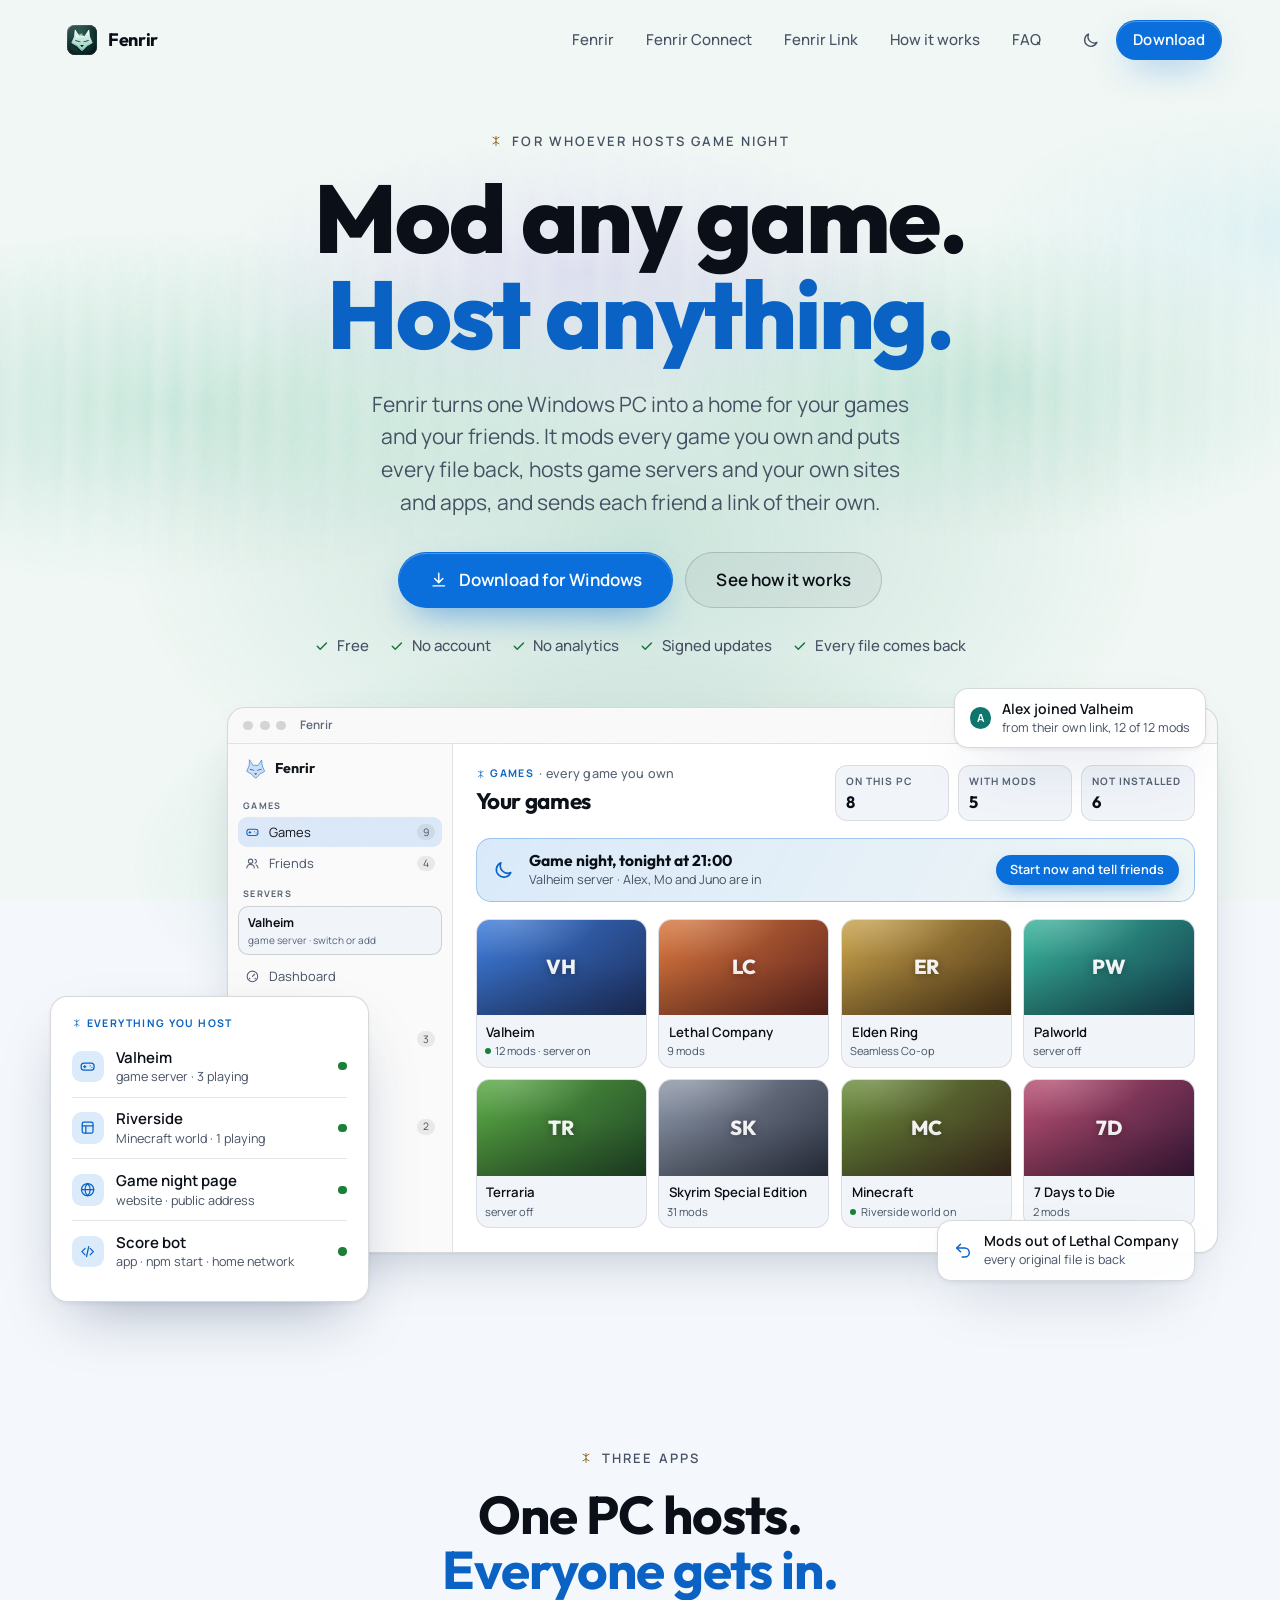
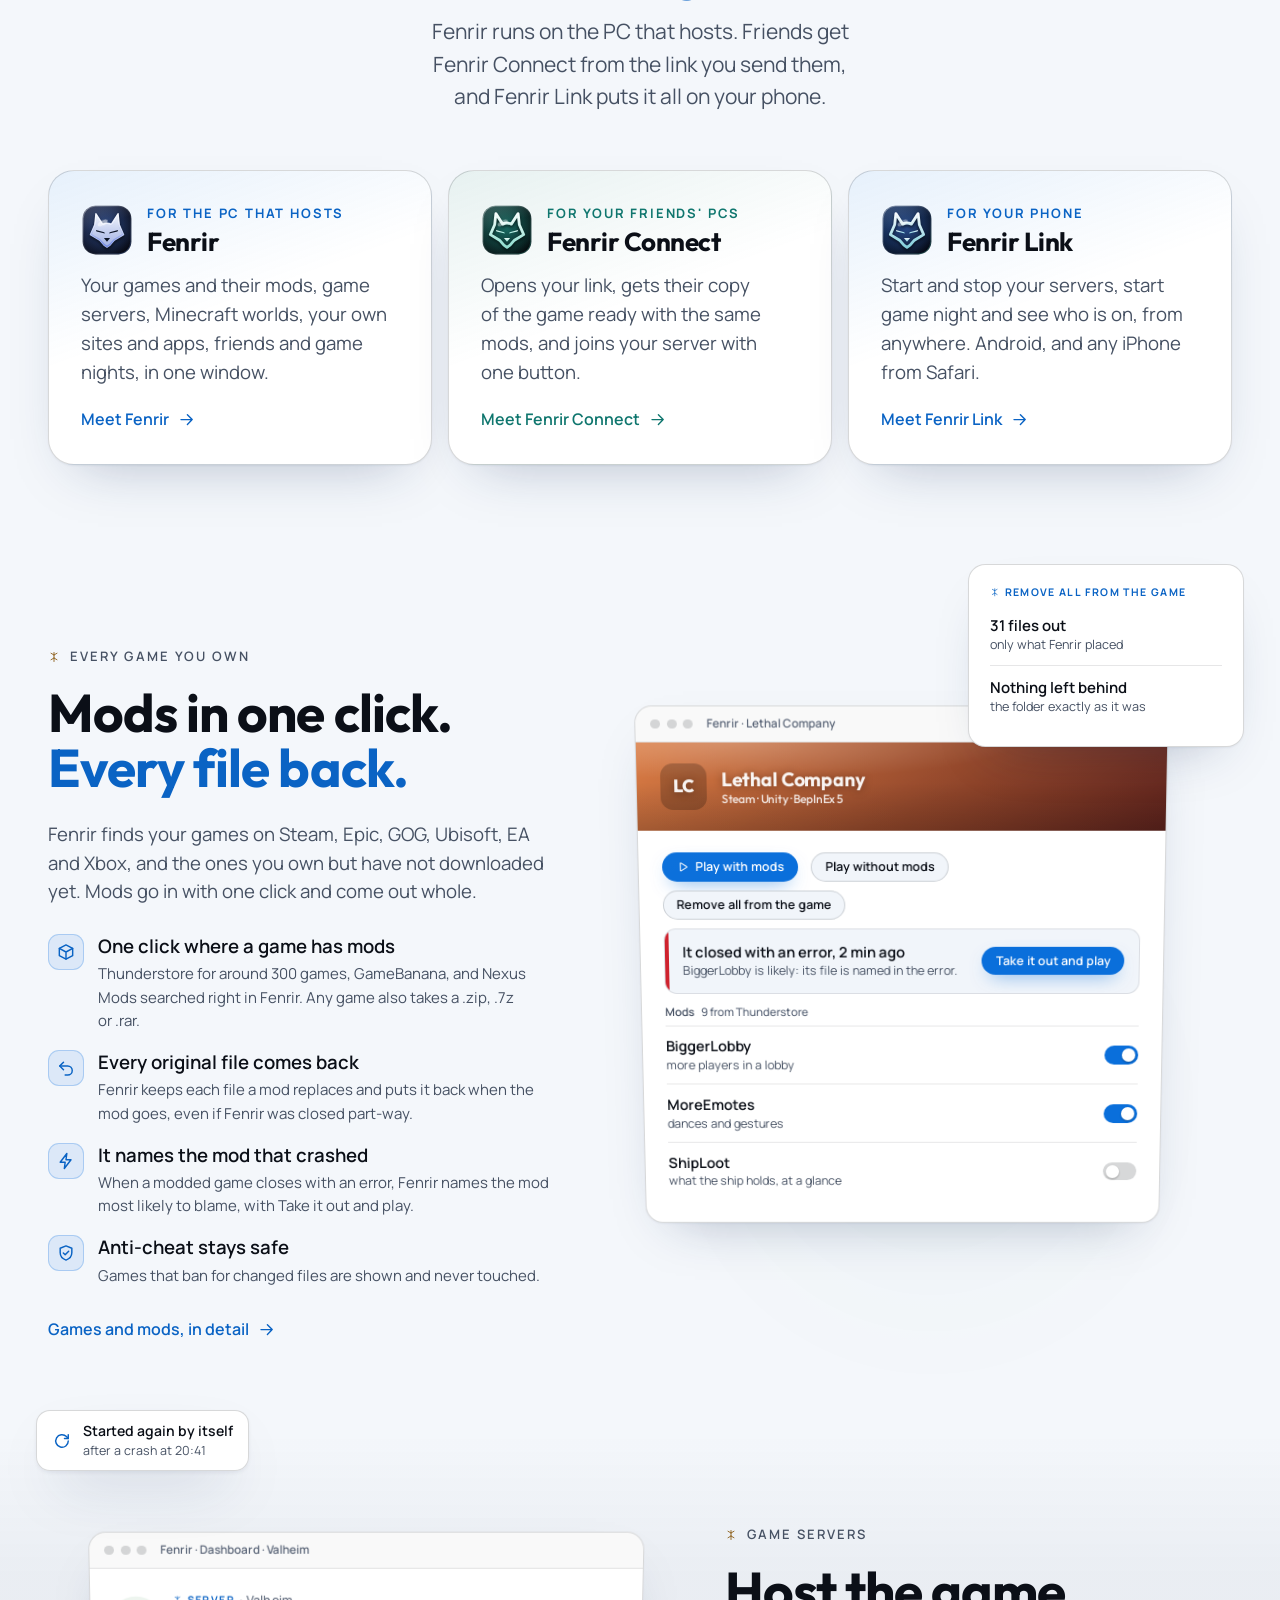
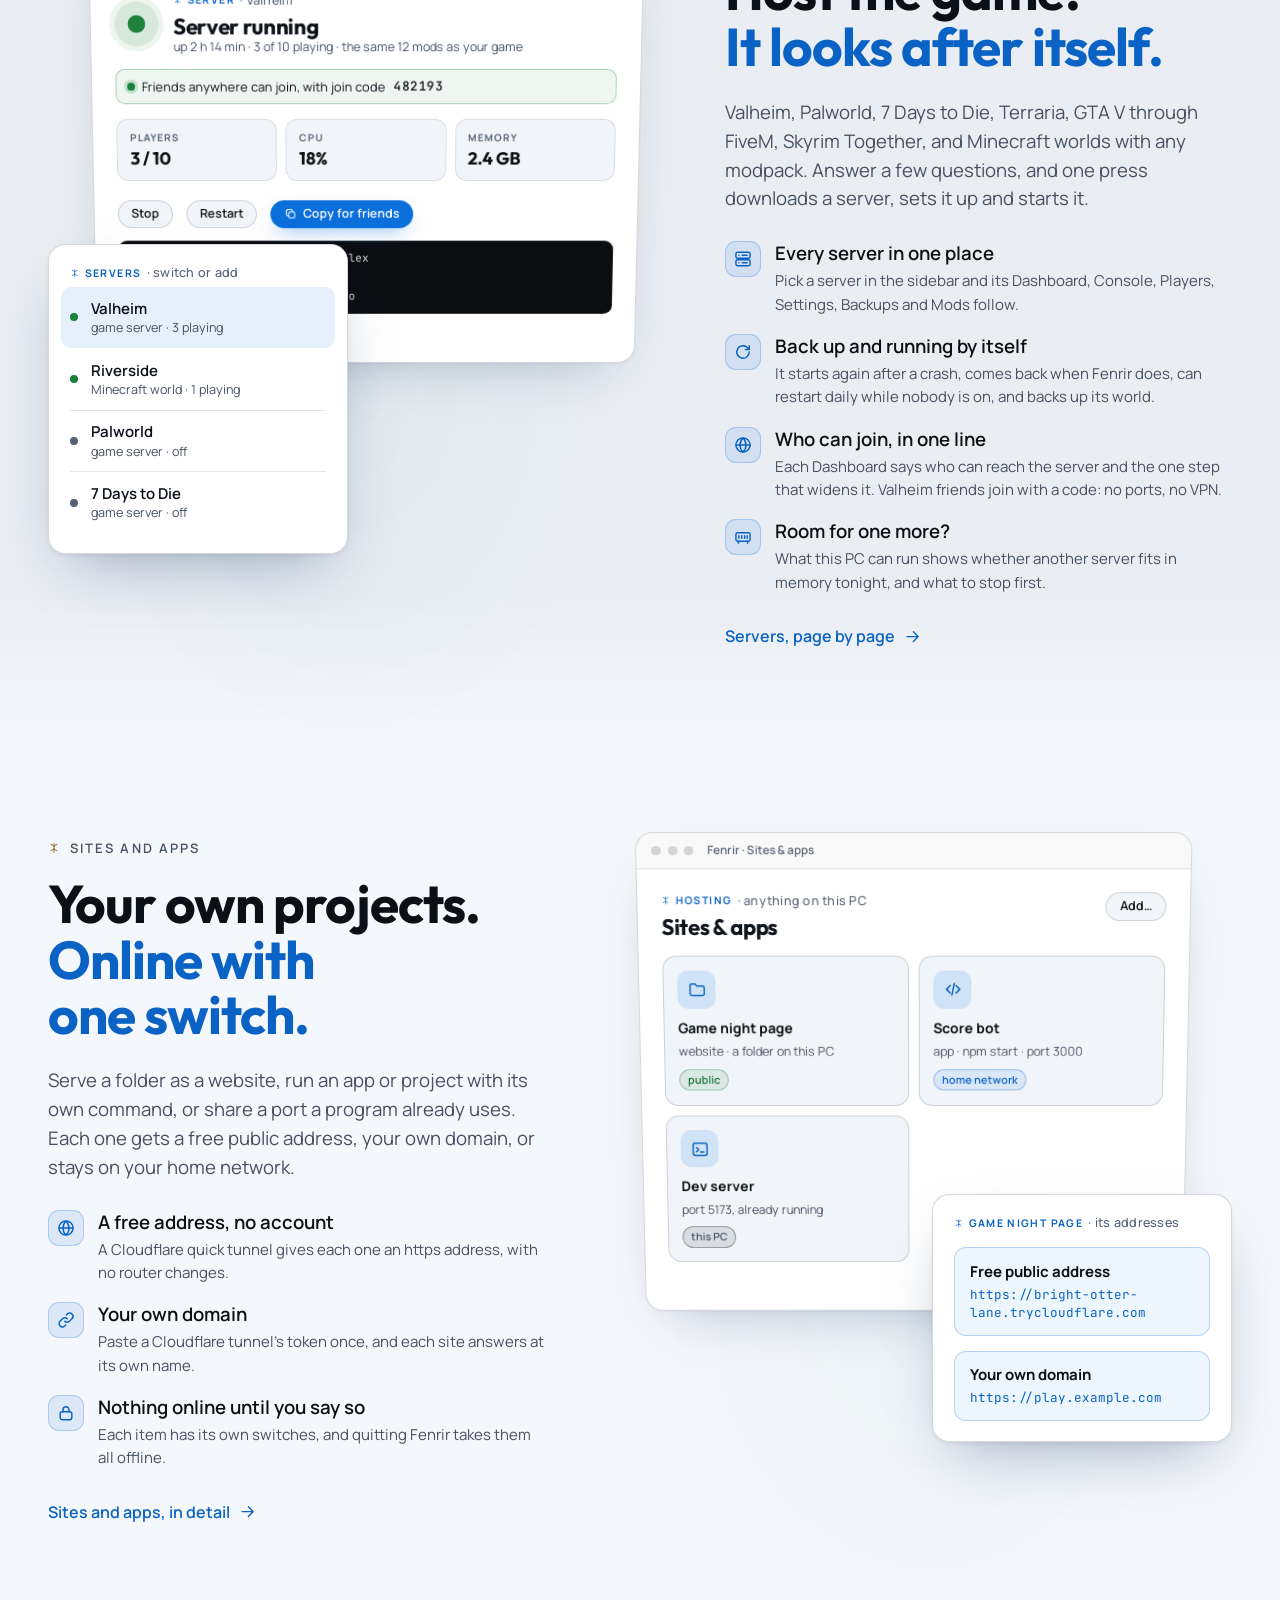
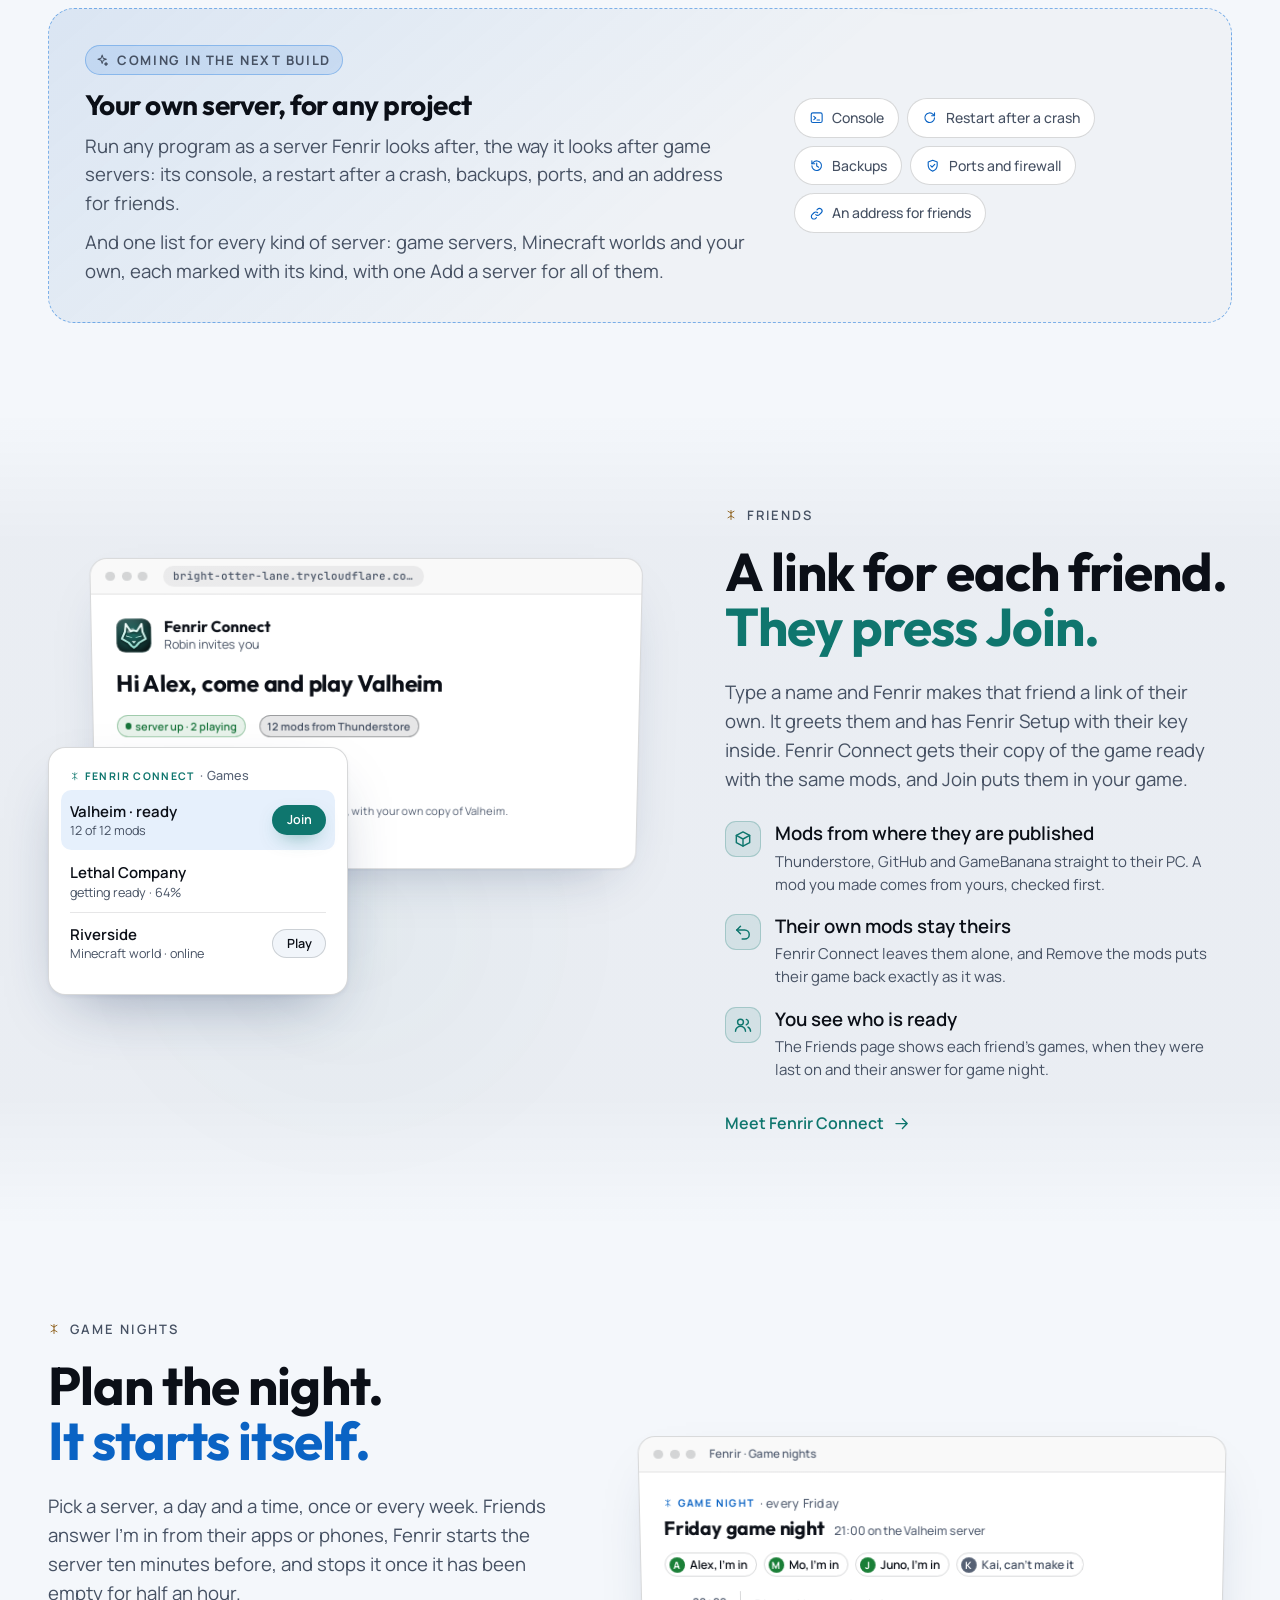
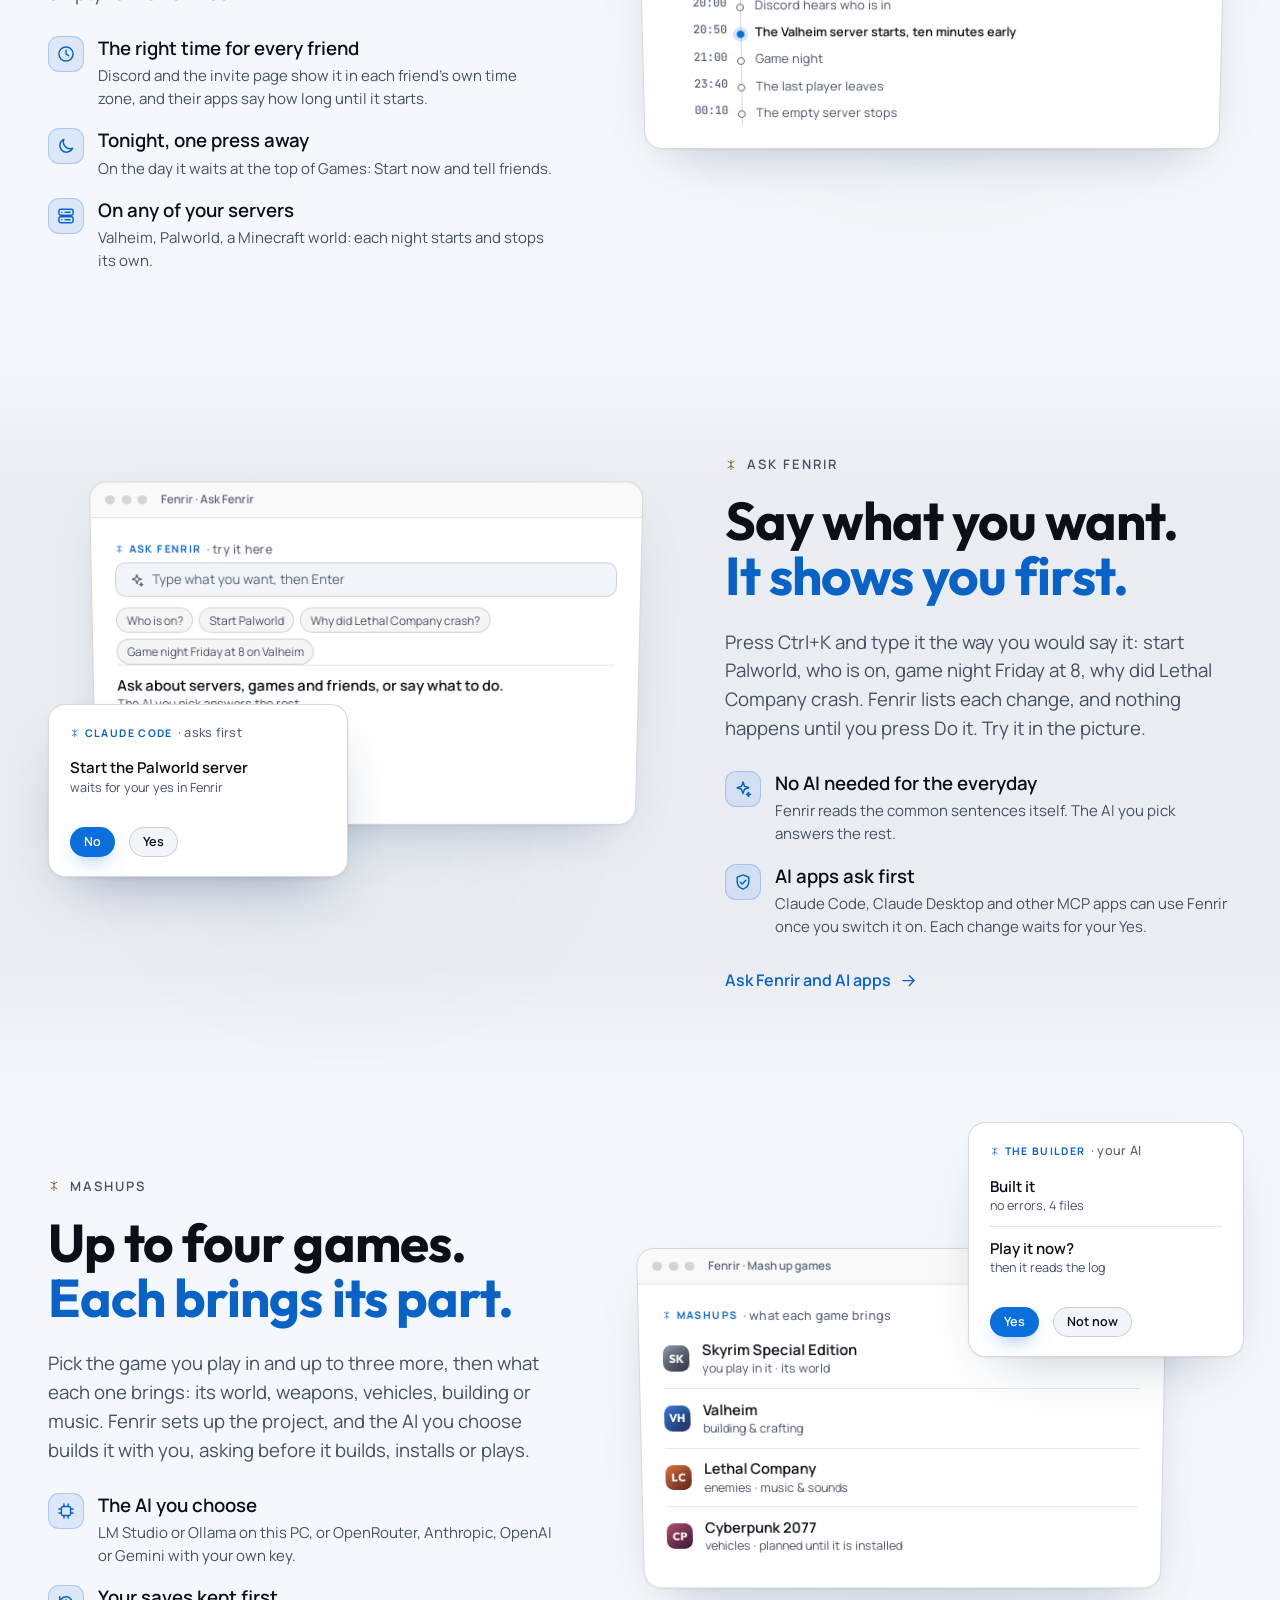
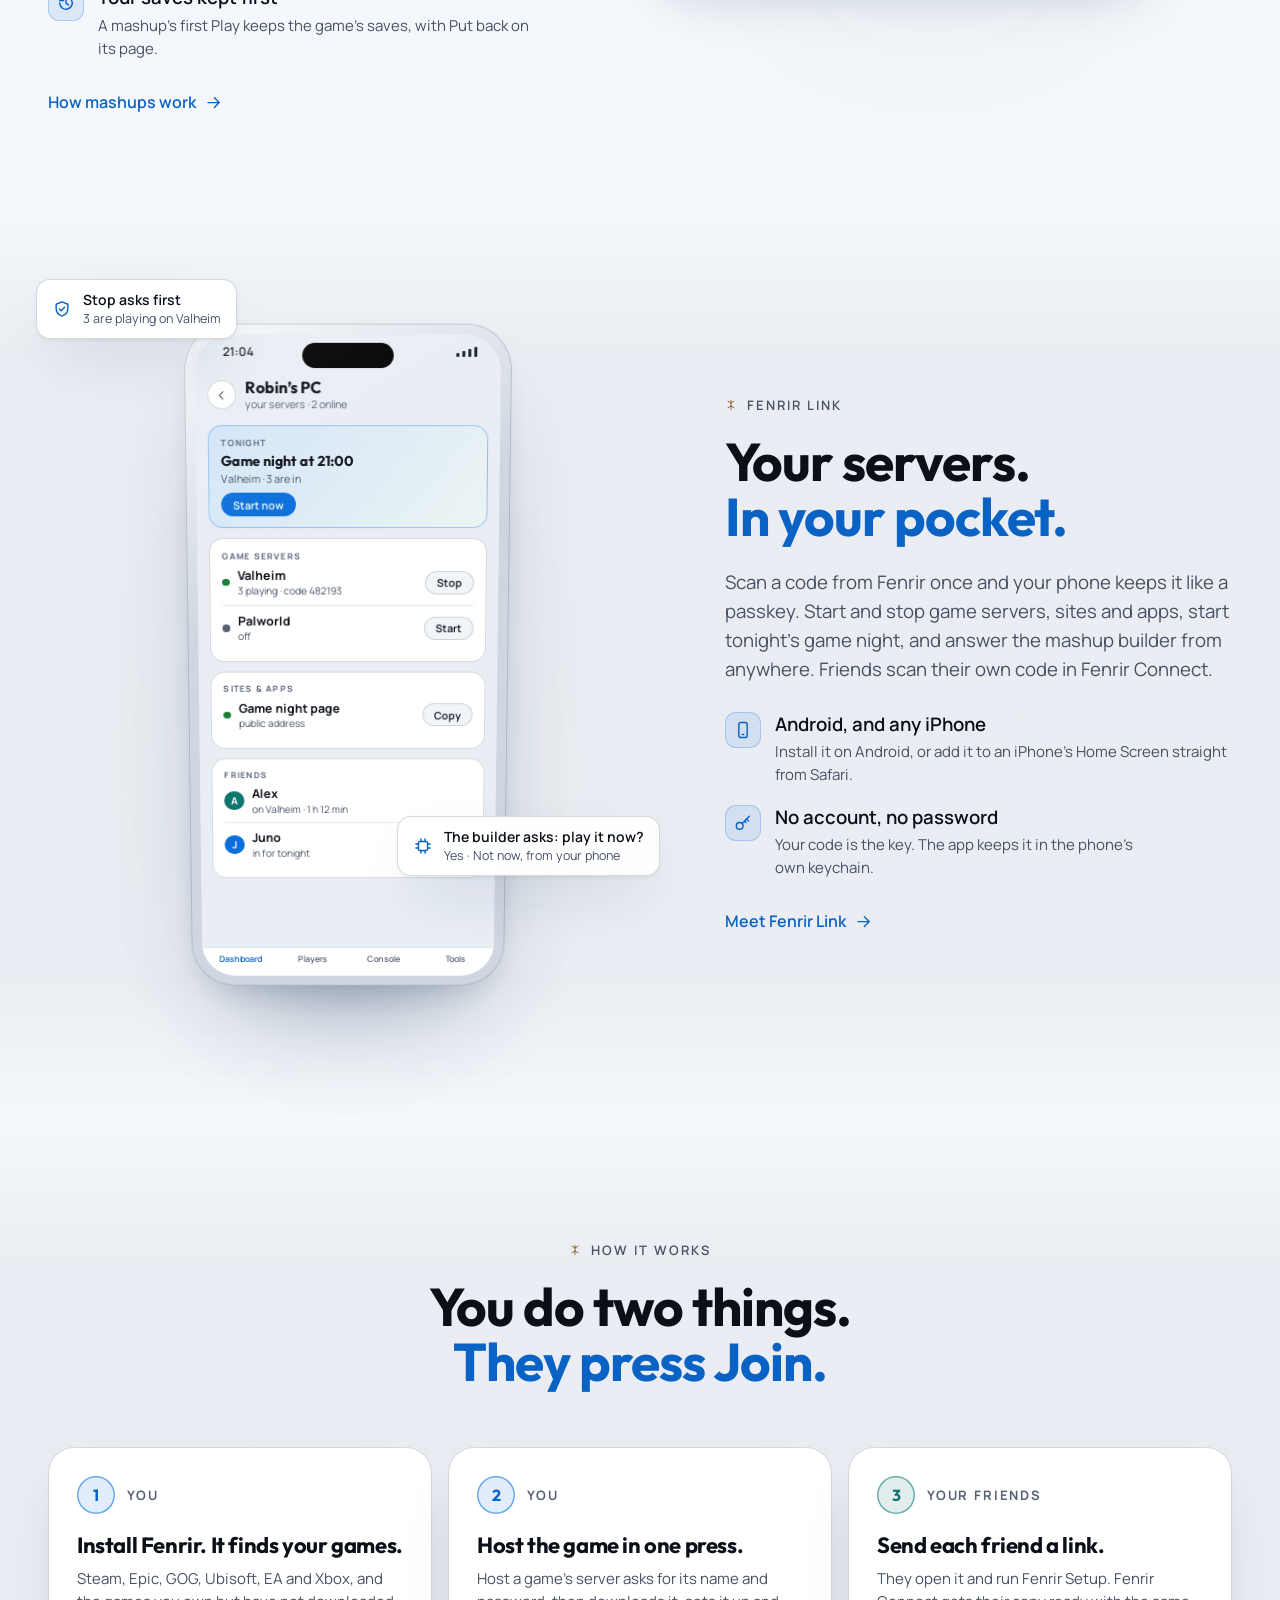
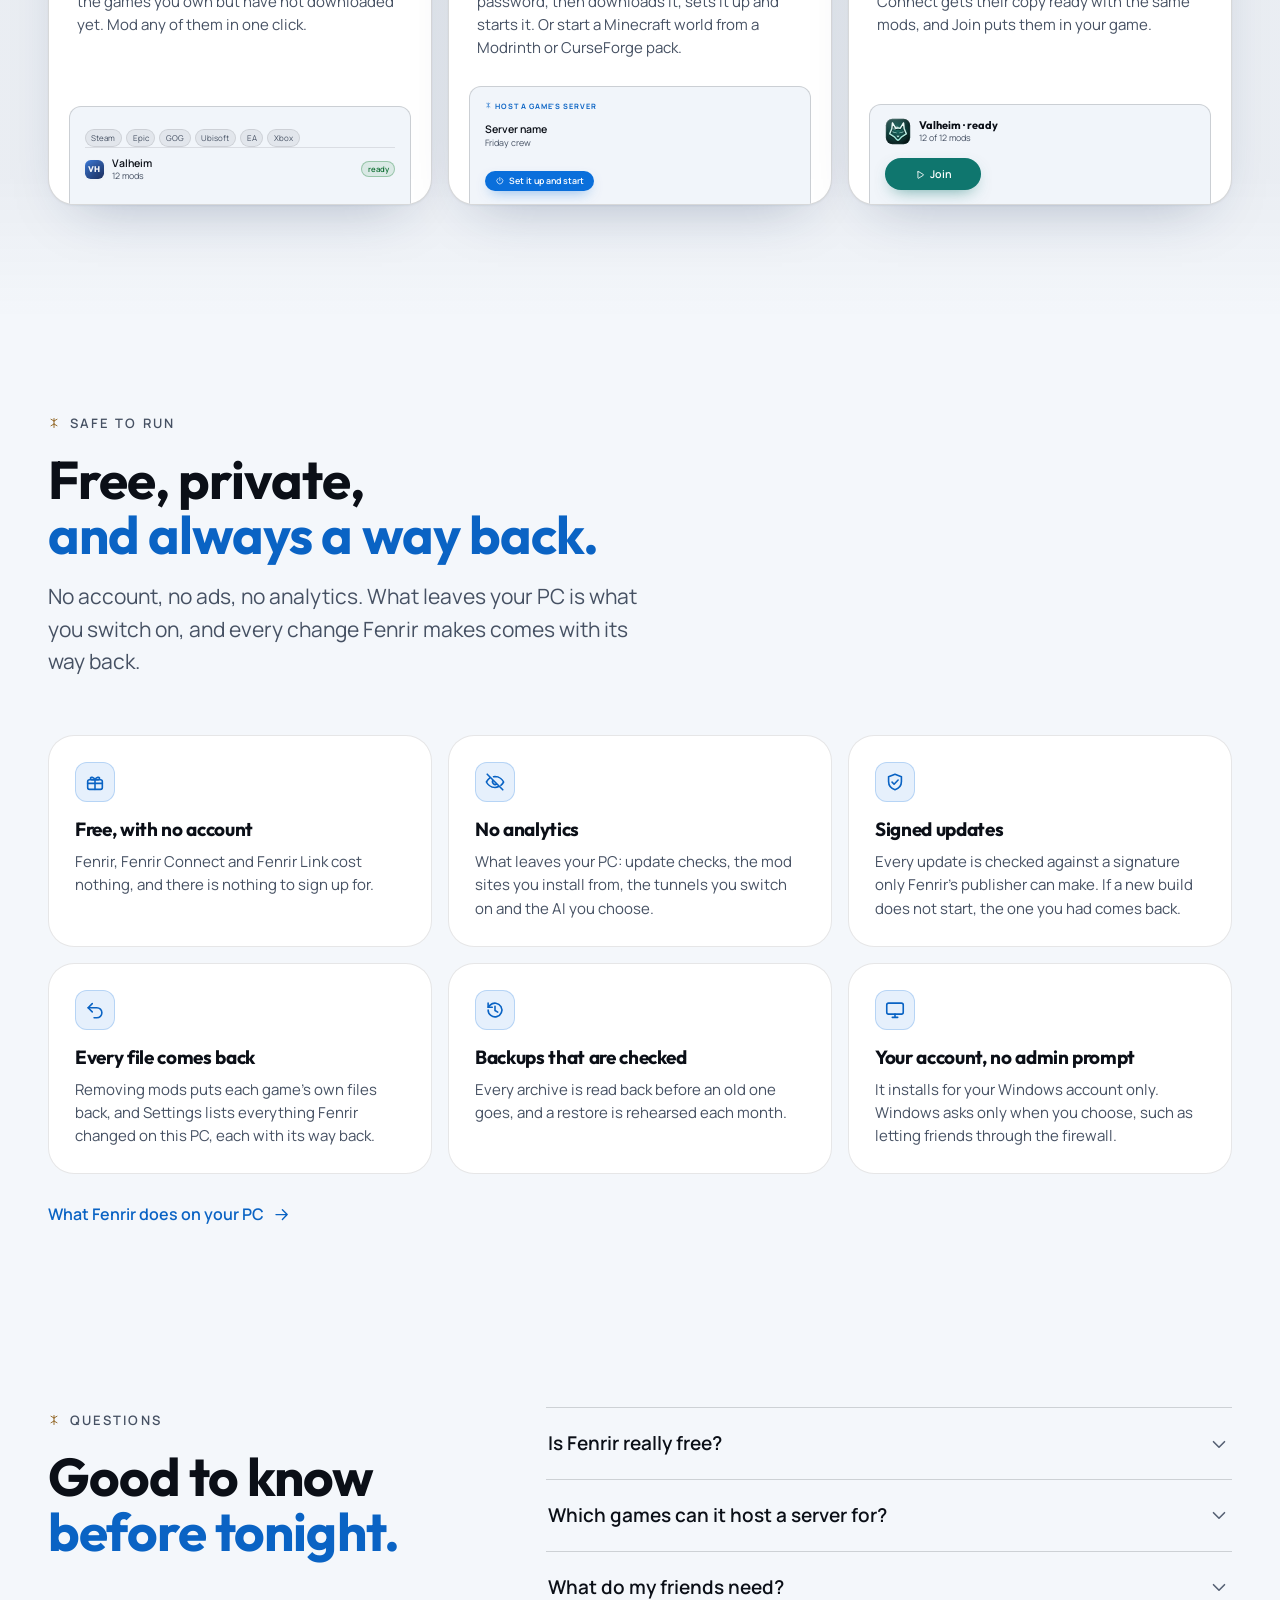
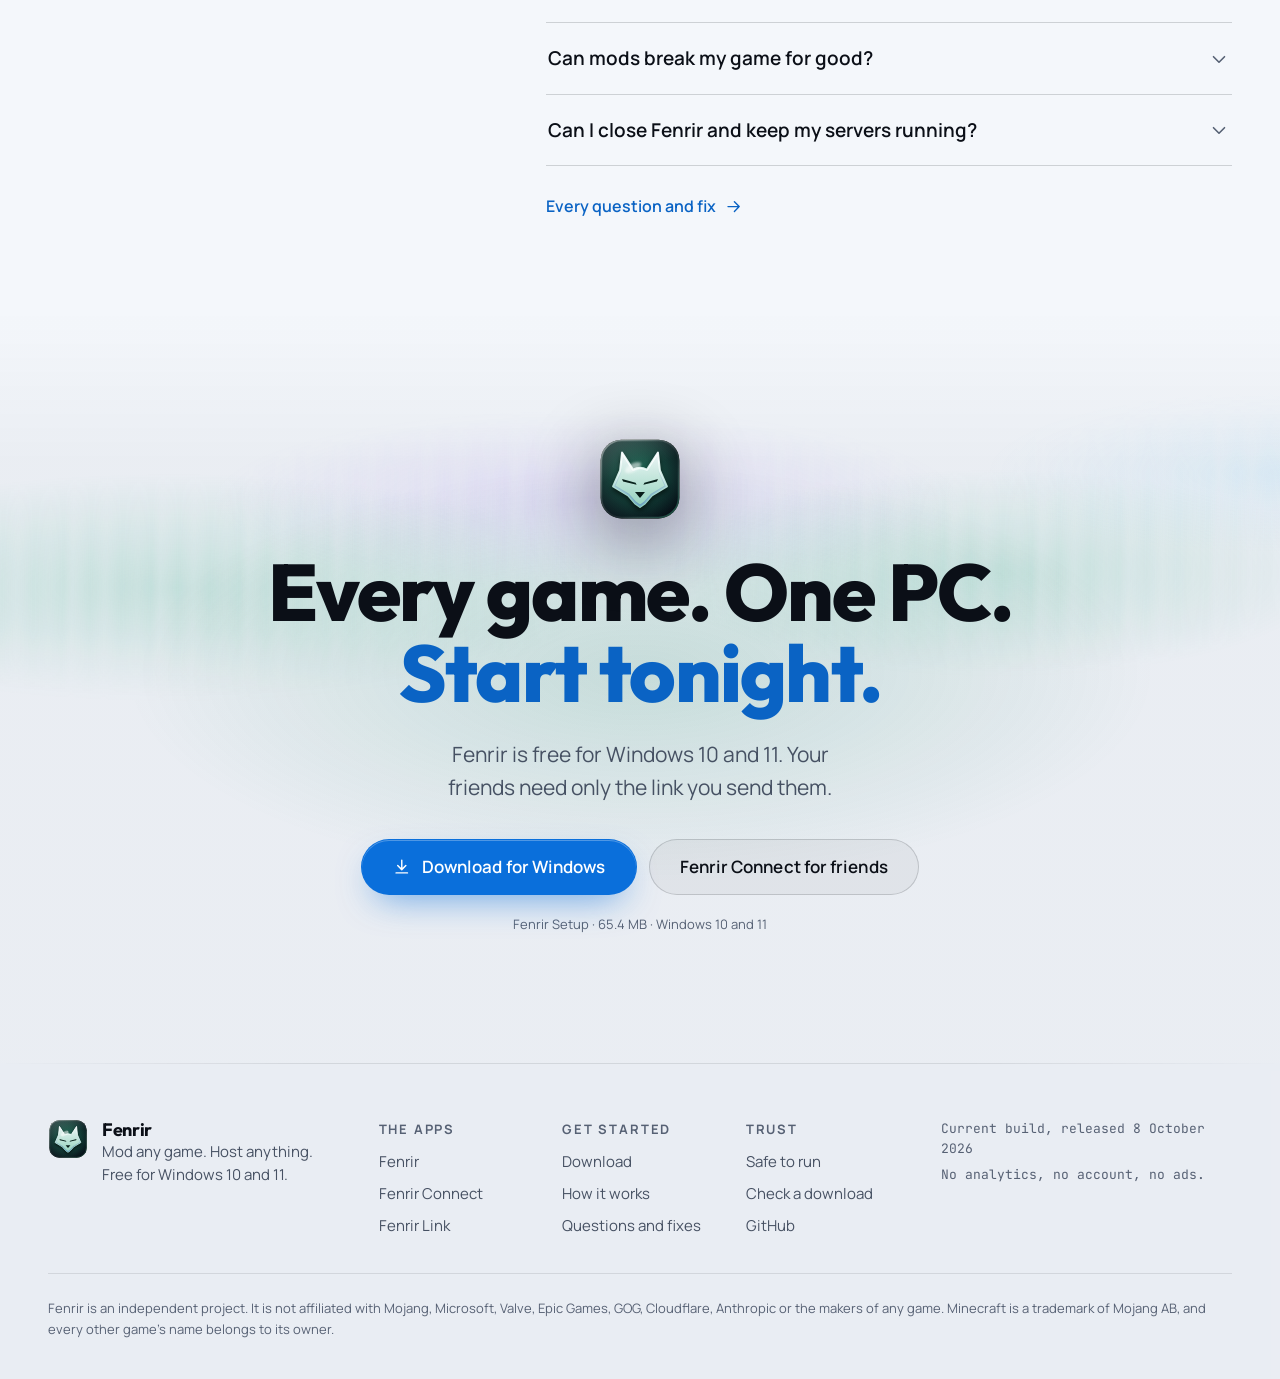
==== commit 2e247d32: "Fenrir Connect's page speaks of every game: the link, Get ready, Join The hero shows the friends' ap" ====
--- a/index.html
+++ b/index.html
@@ -645,7 +645,7 @@
       <div class="faq__list">
         <details class="qa"><summary>Is Fenrir really free?<svg class="i" aria-hidden="true"><use href="#i-chev"/></svg></summary><div class="qa__a"><p>Yes. Fenrir, Fenrir Connect and Fenrir Link are free, with no account and no ads. The free tunnels it uses for friends cost nothing either.</p></div></details>
         <details class="qa"><summary>Which games can it host a server for?<svg class="i" aria-hidden="true"><use href="#i-chev"/></svg></summary><div class="qa__a"><p>Valheim, Palworld, 7 Days to Die, Terraria, GTA V through FiveM and Skyrim Together, and Minecraft worlds with any NeoForge, Forge, Fabric or Quilt pack, plain Minecraft or Paper. Mods work for many more games than servers do.</p></div></details>
-        <details class="qa"><summary>What do my friends need?<svg class="i" aria-hidden="true"><use href="#i-chev"/></svg></summary><div class="qa__a"><p>Windows 10 or 11 and the link you send them. For a Steam or Epic game, their own copy of it; for a Minecraft pack, TLauncher.</p></div></details>
+        <details class="qa"><summary>What do my friends need?<svg class="i" aria-hidden="true"><use href="#i-chev"/></svg></summary><div class="qa__a"><p>Windows 10 or 11, their own copy of the game, and the link you send them. For a Minecraft pack, TLauncher.</p></div></details>
         <details class="qa"><summary>Can mods break my game for good?<svg class="i" aria-hidden="true"><use href="#i-chev"/></svg></summary><div class="qa__a"><p>No. Remove all from the game puts back every file a mod replaced and takes out every file Fenrir placed. Games whose anti-cheat bans for changed files are never touched.</p></div></details>
         <details class="qa"><summary>Can I close Fenrir and keep my servers running?<svg class="i" aria-hidden="true"><use href="#i-chev"/></svg></summary><div class="qa__a"><p>Yes. Closing the window only hides Fenrir: servers, tunnels and the phone remote keep running, and its icon by the clock opens it again.</p></div></details>
       </div>
--- a/assets/site.css
+++ b/assets/site.css
@@ -1580,6 +1580,7 @@
 .pair__hang { position: relative; z-index: 3; width: min(50%, 24em); margin: -2.6em 0 0 auto; box-shadow: var(--shadow-float); }
 .pair__hang.m-card { font-size: clamp(10.5px, 2.7cqi, 15px); }
 .pair--hang { padding-bottom: 0; }
+.pair--hang .pair__wide > .m-win__body:last-child { padding-bottom: 3.4em; }   /* room for the card that hangs over its lower edge */
 .pair--hang .pair__wide { width: 94%; }
 .scene--flip .pair--hang .pair__wide { margin-left: auto; }
 .scene--flip .pair__hang { margin: -2.6em auto 0 0; }
@@ -1590,3 +1591,52 @@
 
 /* text that wraps evenly: no lone word on the last line of a lead */
 .lead, .copy, .hero__lead, .app > p, .tile > p, .how__step > p, .points span, .next p { text-wrap: pretty; }
+/* the Fenrir page: friends at a glance, what this PC can run, the pages by section, the fan drawn in HTML */
+.m-friends { display: grid; grid-template-columns: repeat(auto-fill, minmax(15em, 1fr)); gap: .6em; margin-top: 1em; }
+.m-friend { display: flex; align-items: center; gap: .75em; min-width: 0; padding: .8em .9em; border-radius: .9em; border: 1px solid var(--line-2); background: var(--raise-2); }
+.m-friend > div { flex: 1; min-width: 0; }
+.m-friend b { display: block; font-weight: 600; }
+.m-friend .m-sub { white-space: nowrap; overflow: hidden; text-overflow: ellipsis; }
+.gts--sm { grid-template-columns: repeat(auto-fill, minmax(8.5em, 1fr)); margin-top: .5em; }
+.gts--sm .gt__art { font-size: 1.15em; }
+@container (max-width: 640px) { .gts--sm { grid-template-columns: repeat(2, minmax(0, 1fr)); } .gts--sm .gt:nth-child(n + 5) { display: grid; } }
+.gt--owned { border-style: dashed; }
+.gt--owned .gt__art { filter: saturate(.55) brightness(.85); }
+.m-chart--flat { width: 100%; height: 4.2em; margin-top: .9em; }
+.m-meter { display: flex; height: .7em; margin: .5em 0 .8em; border-radius: 99em; overflow: hidden; background: rgb(var(--ink-rgb) / .1); }
+.m-meter i { width: var(--w); height: 100%; }
+.m-meter .is-win { background: rgb(var(--ink-rgb) / .35); }
+.m-meter .is-a { background: var(--ice); }
+.m-meter .is-b { background: var(--teal); }
+.m-dot--warn { color: var(--warn); }
+.m-tonight--flat { margin-top: 0; }
+.pagegroups { display: grid; grid-template-columns: minmax(0, 1fr); gap: 8px 56px; }
+@media (min-width: 900px) { .pagegroups { grid-template-columns: repeat(2, minmax(0, 1fr)); } }
+.pagegroup { min-width: 0; }
+.pagegroup h3 { margin: 22px 0 6px; font-size: var(--fs-xs); font-family: var(--font-body); font-weight: 700; letter-spacing: .14em; text-transform: uppercase; color: var(--accent-text); }
+.pagegroup .pages { grid-template-columns: minmax(0, 1fr); }
+.fan { text-align: left; }
+.fan > .m-win.fan__main { margin-inline: auto; }
+.fan > .m-win.fan__side { min-height: 100%; }
+/* centred leads wrap into even lines */
+.phero .lead, .hero__lead, .shead--c .lead, .cta .lead { text-wrap: balance; }
+/* the Fenrir Connect page: the friends' app's window and its Games page */
+.cxshow { position: relative; width: min(100%, 1100px); margin-inline: auto; text-align: left; }
+.cxshow > .aw { width: 90%; margin-left: auto; }
+.cxshow__server { left: 0; bottom: -9%; width: 27%; z-index: 4; box-shadow: var(--shadow-float); }   /* over the sidebar, never the buttons */
+@media (max-width: 859px) { .cxshow > .aw { width: 100%; } .cxshow__server { position: relative; left: auto; bottom: auto; width: min(88%, 380px); margin: -18px 0 0 auto; } }
+.aw--cx .aw__item.is-on { background: rgb(var(--teal-rgb) / .14); }
+.aw--cx .aw__item.is-on .i { color: var(--teal-text); }
+.aw__brand img { width: 1.6em; height: 1.6em; flex: none; }
+.aw__note { margin: -.5em .6em .7em; font-size: .78em; color: var(--ink-3); }
+.cx-games { display: grid; gap: .6em; margin-top: 1em; }
+.cx-game { display: flex; align-items: center; gap: .85em; min-width: 0; padding: .8em .9em; border-radius: .9em; border: 1px solid var(--line-2); background: var(--raise-2); }
+.cx-game > div { flex: 1; min-width: 0; }
+.cx-game b { display: block; font-weight: 600; }
+.cx-game .m-bar { display: block; margin-top: .45em; max-width: 16em; }
+.cx-game .m-bar i { background: var(--teal); }
+.cx-game.is-ready { border-color: rgb(var(--ok-rgb) / .4); background: rgb(var(--ok-rgb) / .06); }
+.page-connect .m-btn--p, .connect-moment .m-btn--p { background: var(--teal); color: var(--teal-ink); box-shadow: 0 .6em 1.6em -.7em rgb(var(--teal-rgb) / .7); }
+.page-connect .m-kick, .connect-moment .m-kick { color: var(--teal-text); }
+.m-find--ok { --sev: var(--ok); }
+.m-world .m-ring { width: 2.6em; height: 2.6em; }
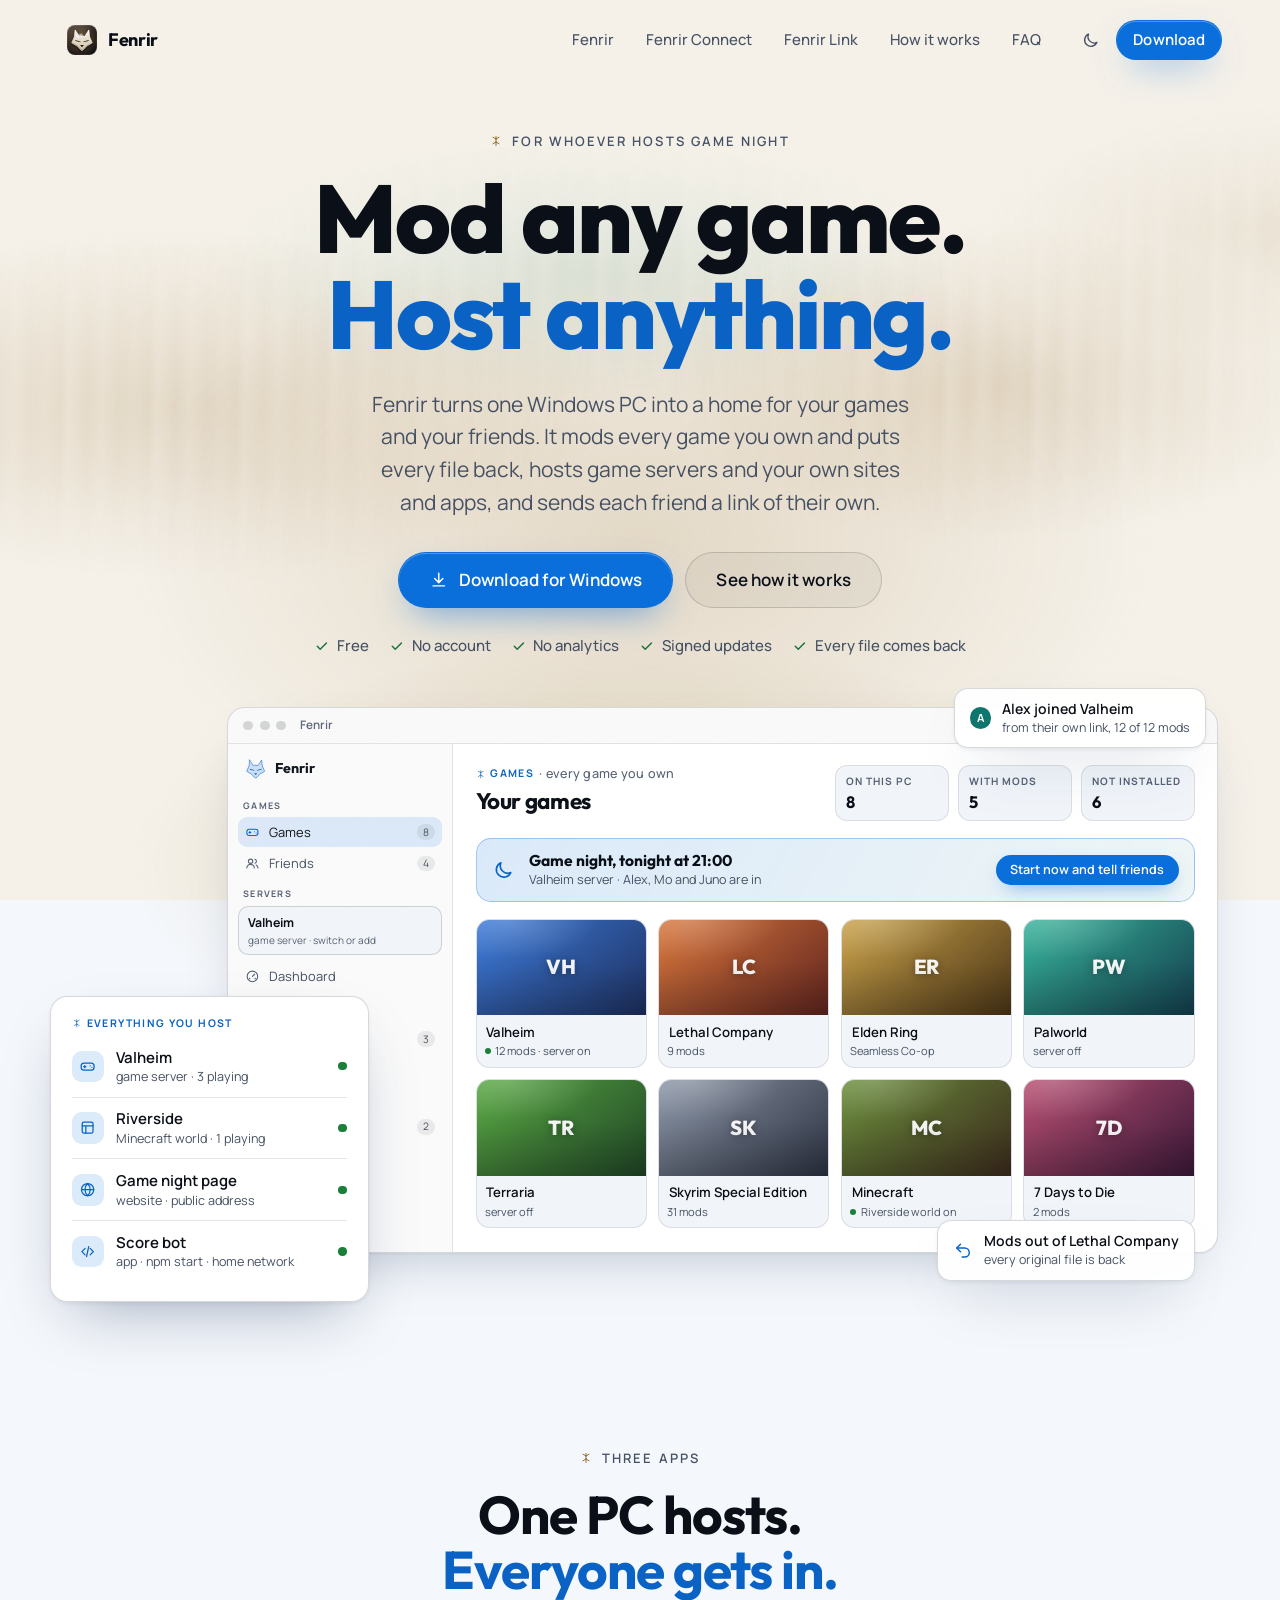
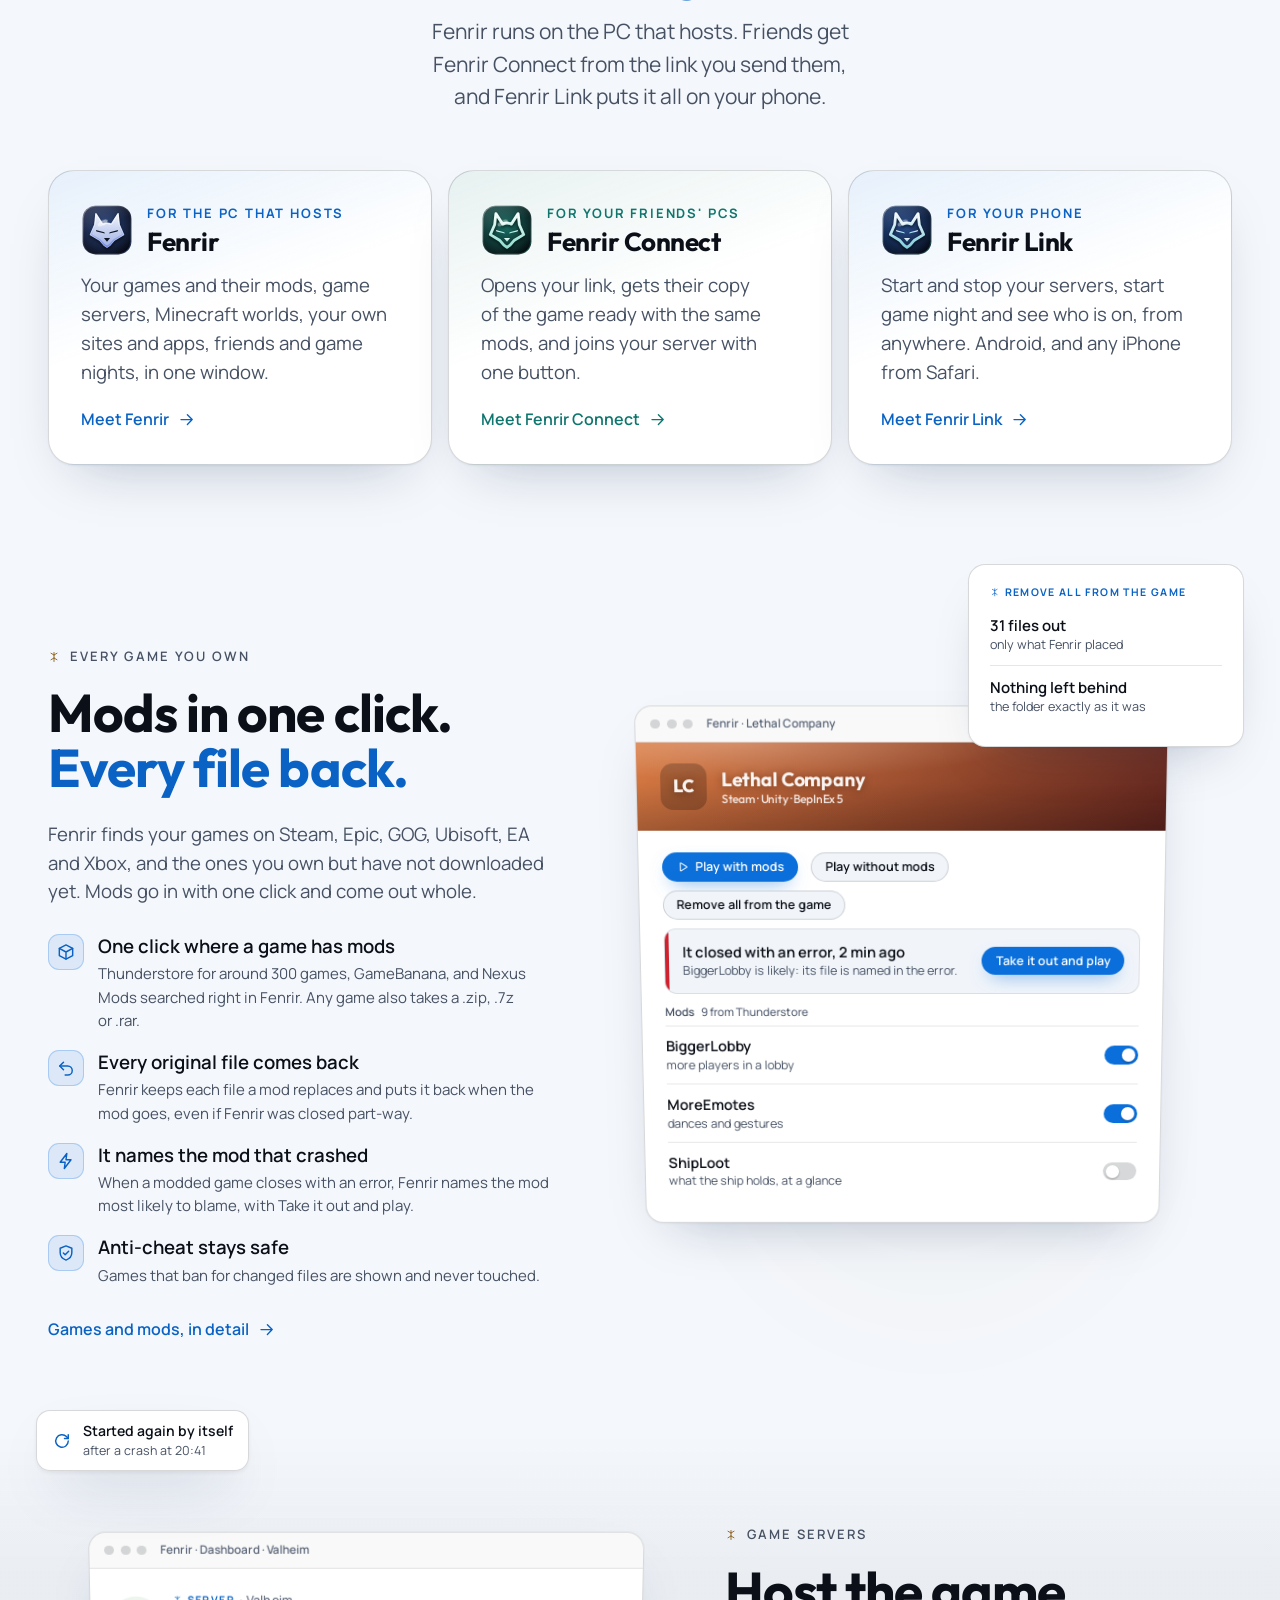
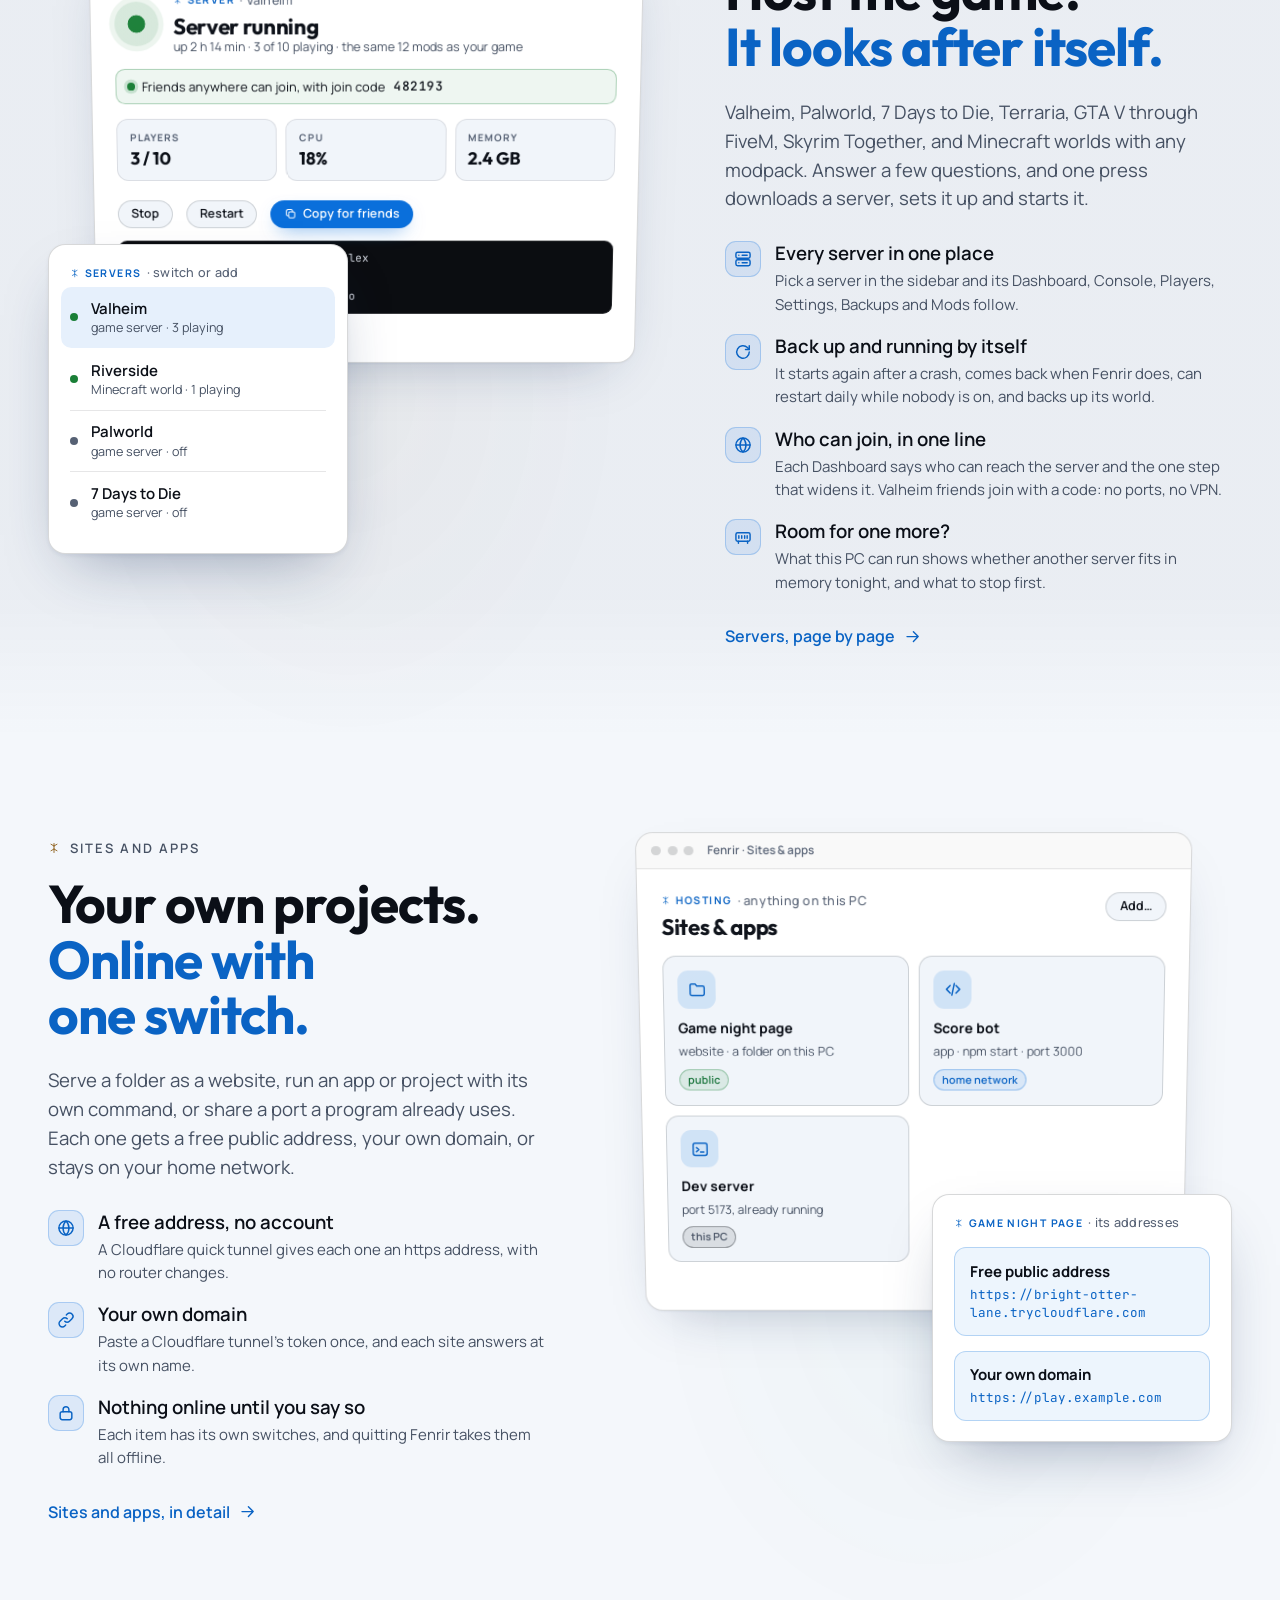
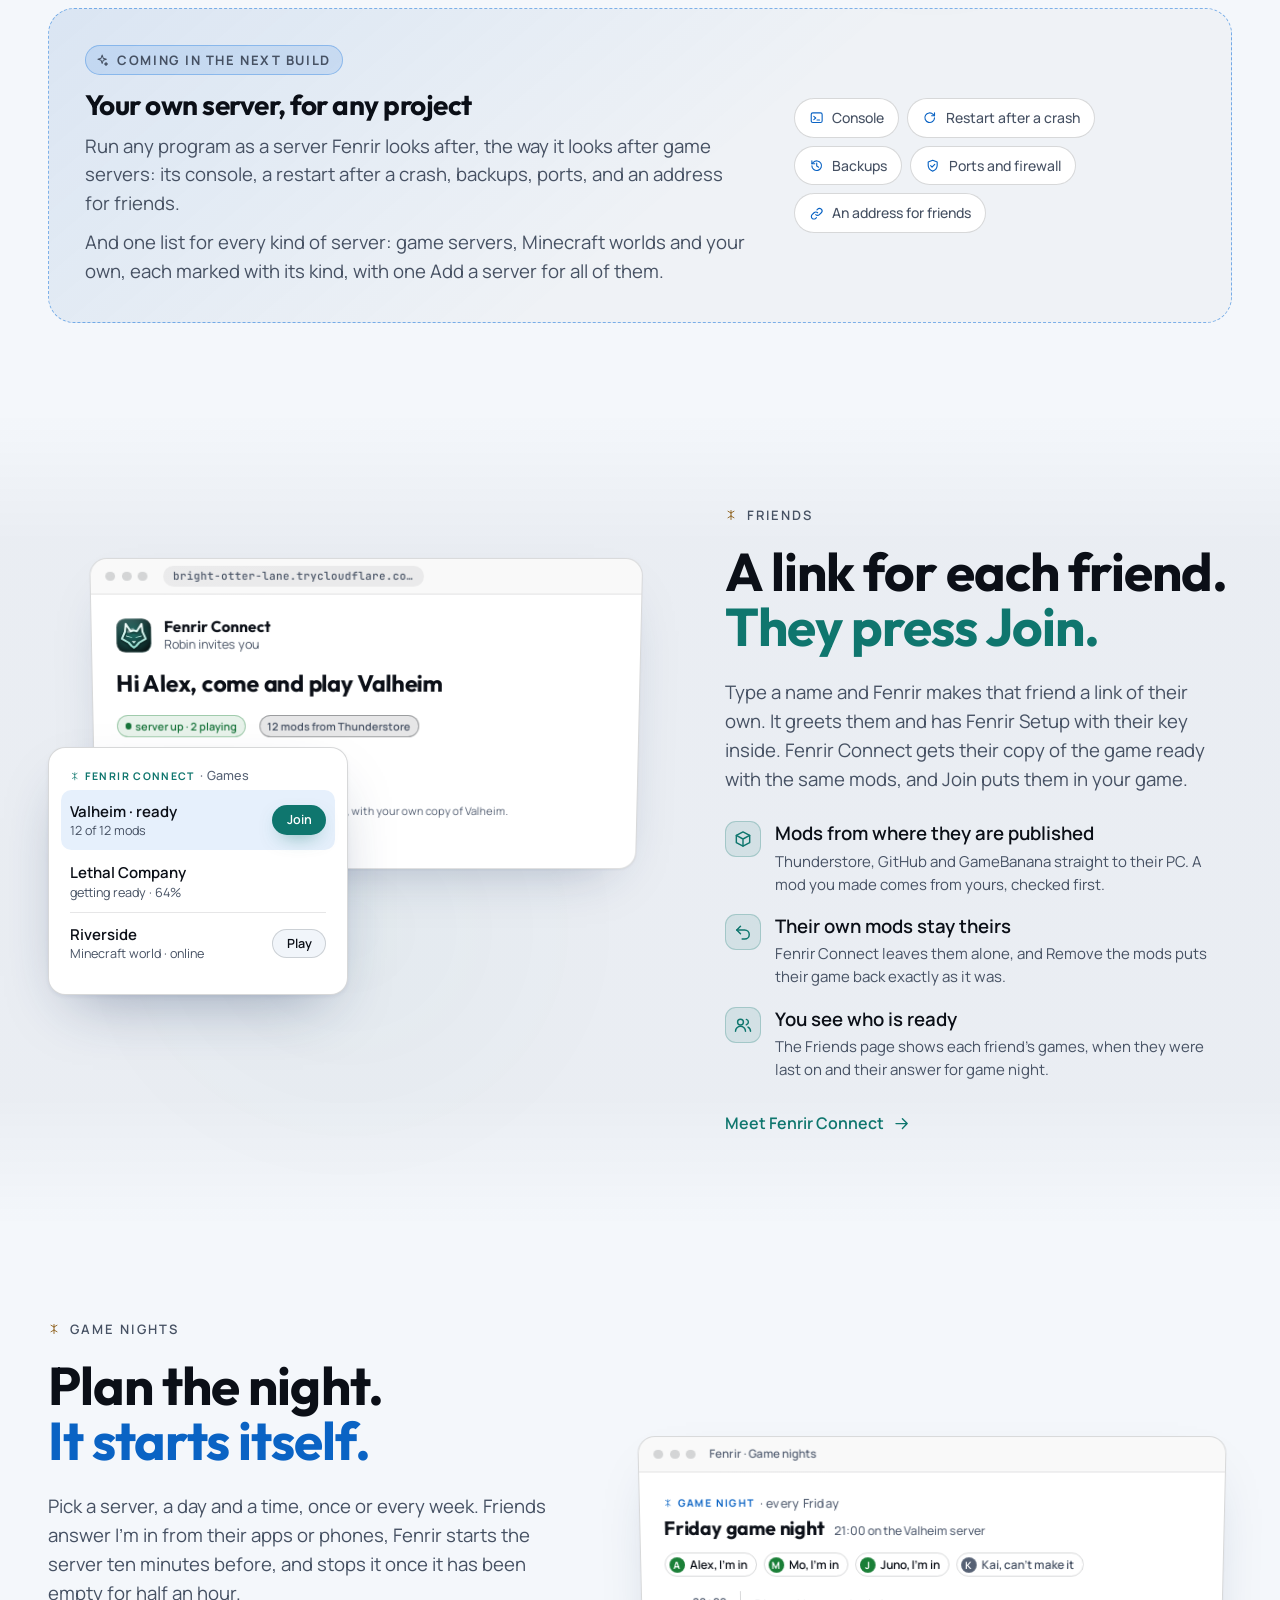
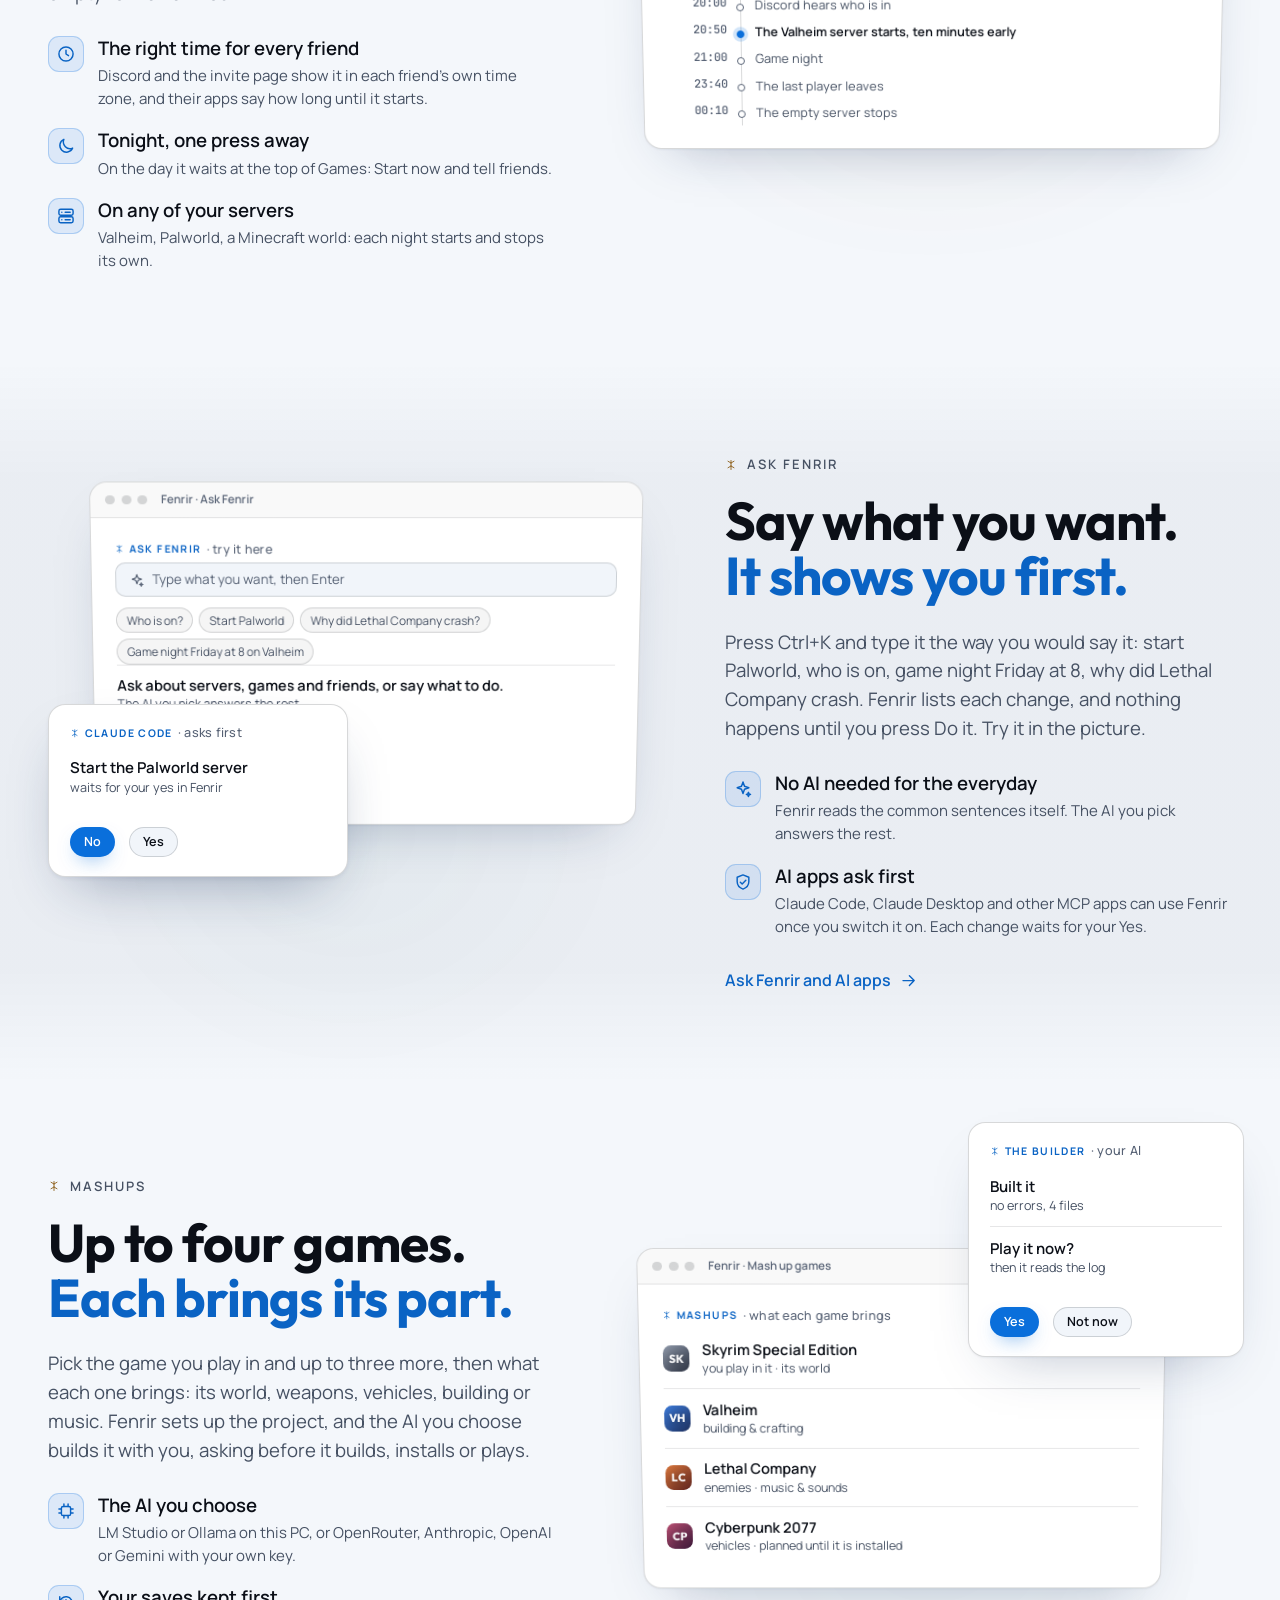
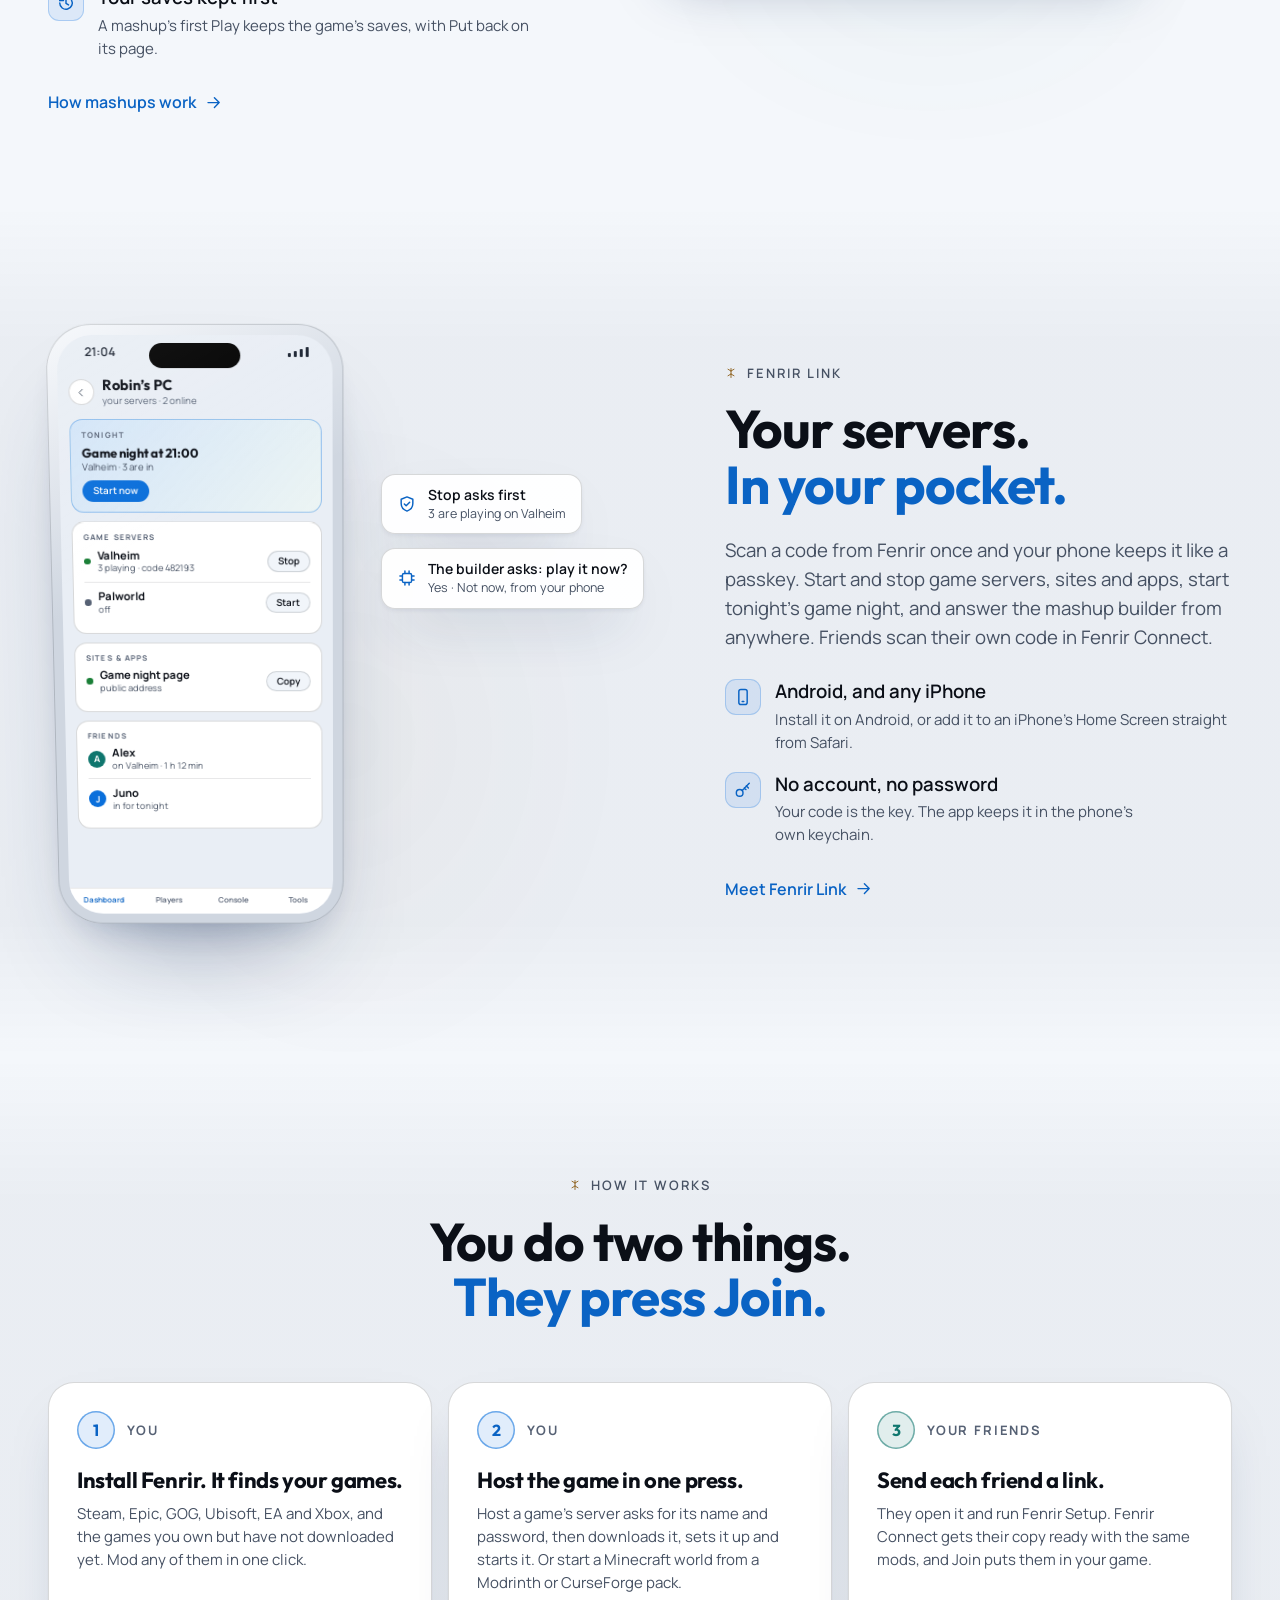
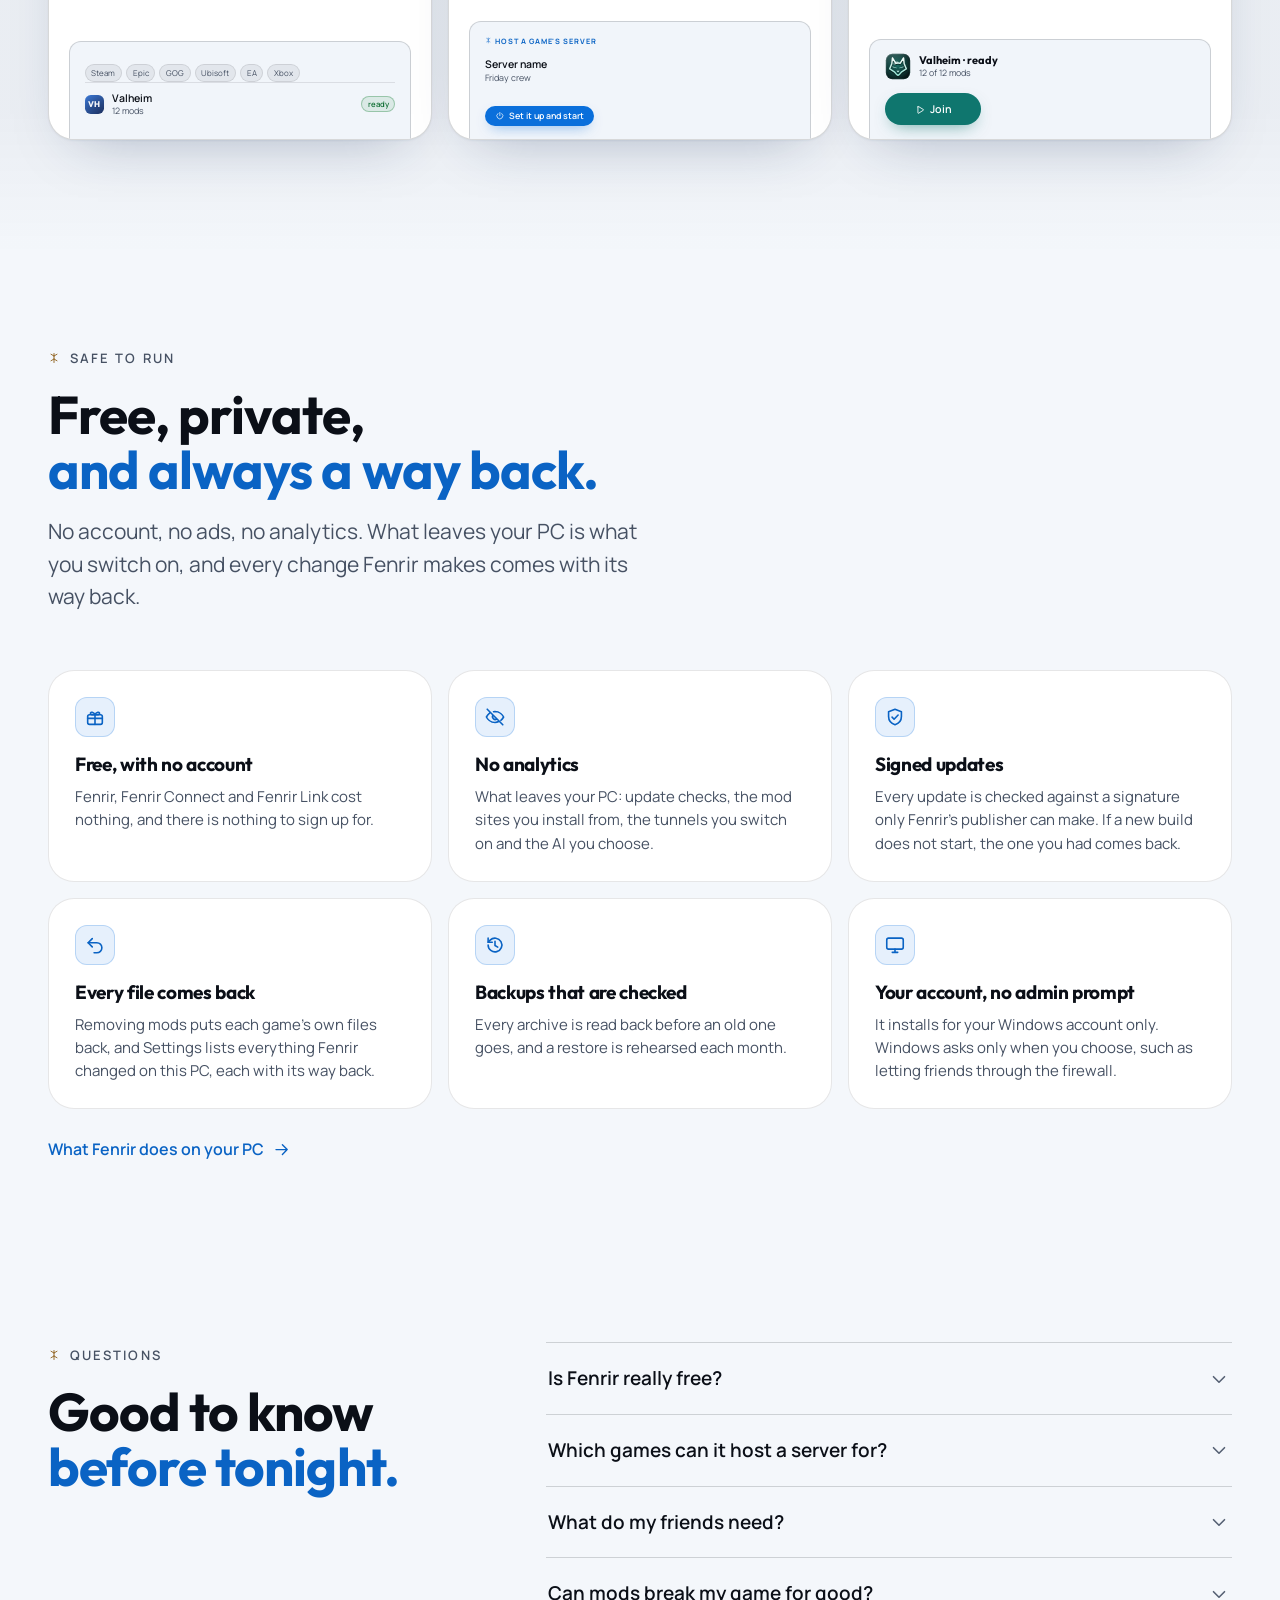
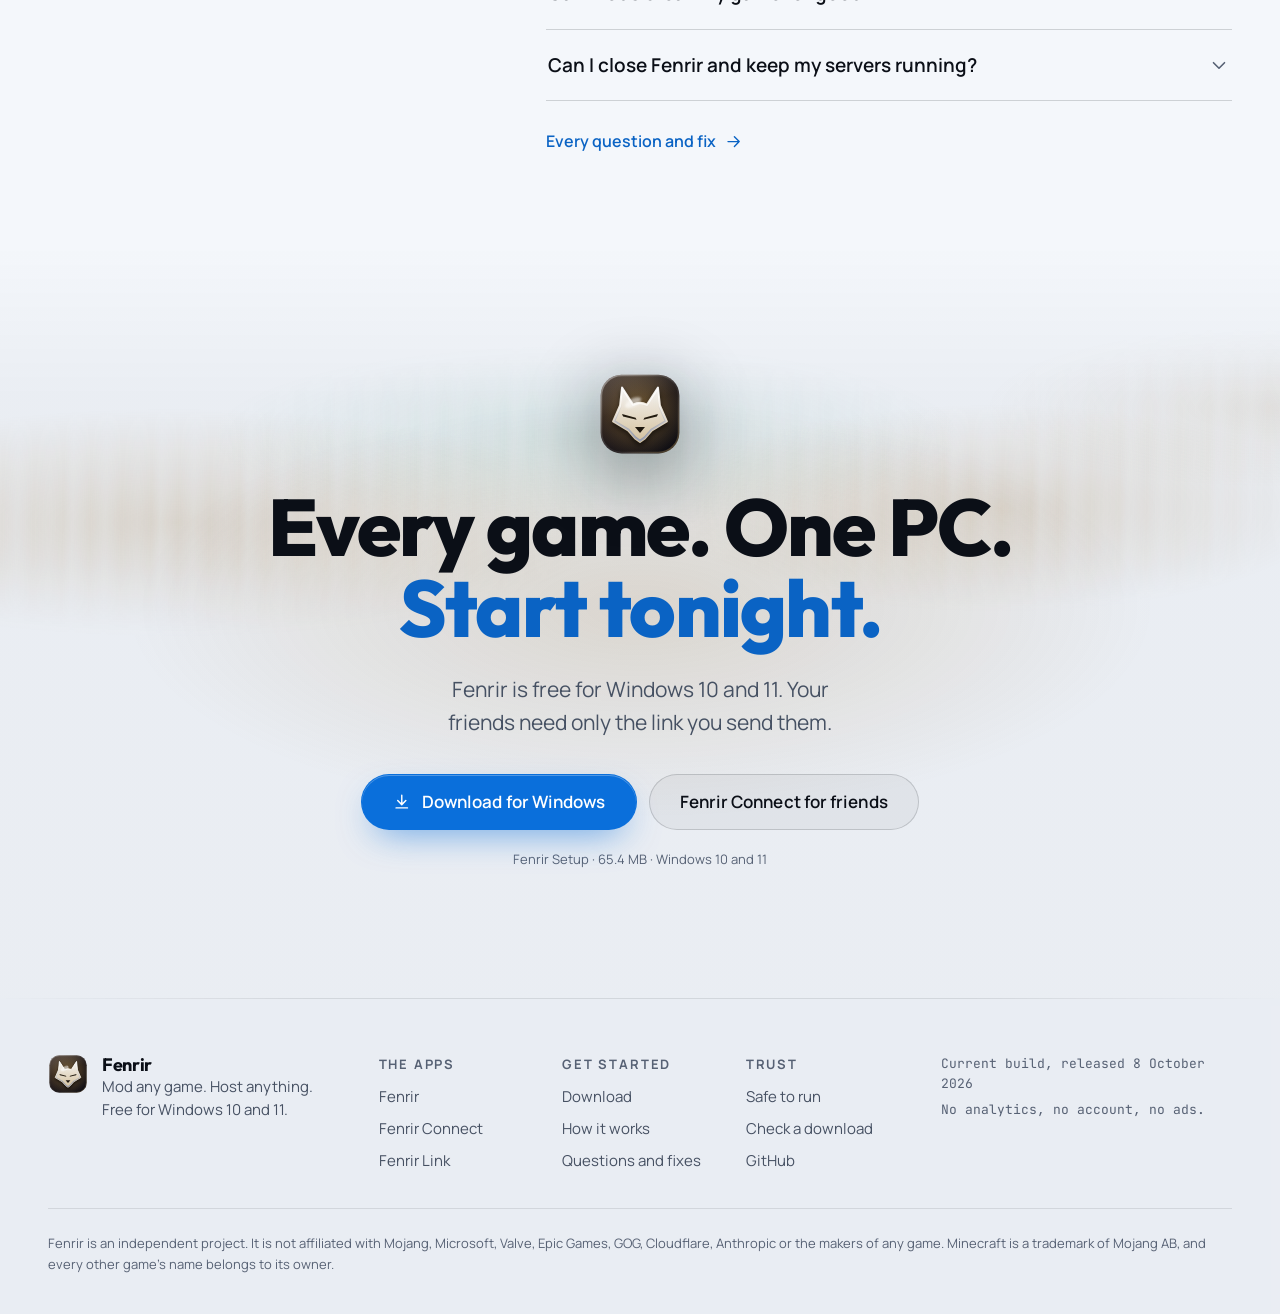
==== commit 0b93de2d: "New social cards drawn from the site's own scenes, with made-up names The three 1200x630 link previe" ====
--- a/index.html
+++ b/index.html
@@ -14,12 +14,12 @@
 <meta property="og:image" content="https://iksamxul.github.io/fenrir/assets/social.jpg">
 <meta property="og:image:width" content="1200">
 <meta property="og:image:height" content="630">
-<meta property="og:image:alt" content="Fenrir: mod any game, host anything. Beside it, the Games page with a game night tonight and the servers you host.">
+<meta property="og:image:alt" content="Fenrir: mod any game, host anything. Beside it, Fenrir's Games page with a game night tonight and the games on this PC.">
 <meta name="twitter:card" content="summary_large_image">
 <meta name="twitter:title" content="Fenrir · Mod any game. Host anything.">
 <meta name="twitter:description" content="Mods for every game you own, game servers and your own sites from one PC, and a link of their own for every friend. Free for Windows.">
 <meta name="twitter:image" content="https://iksamxul.github.io/fenrir/assets/social.jpg">
-<meta name="twitter:image:alt" content="Fenrir: mod any game, host anything. Beside it, the Games page with a game night tonight and the servers you host.">
+<meta name="twitter:image:alt" content="Fenrir: mod any game, host anything. Beside it, Fenrir's Games page with a game night tonight and the games on this PC.">
 <link rel="canonical" href="https://iksamxul.github.io/fenrir/">
 <link rel="icon" href="assets/fenrir.svg" type="image/svg+xml">
 <link rel="icon" href="assets/wolf.png" type="image/png" sizes="256x256">
@@ -180,7 +180,7 @@
             <div class="aw__side">
               <span class="aw__brand"><svg class="i" aria-hidden="true"><use href="#i-wolf"/></svg>Fenrir</span>
               <span class="aw__sec">Games</span>
-              <span class="aw__item is-on"><svg class="i" aria-hidden="true"><use href="#i-pad"/></svg>Games<em>9</em></span>
+              <span class="aw__item is-on"><svg class="i" aria-hidden="true"><use href="#i-pad"/></svg>Games<em>8</em></span>
               <span class="aw__item"><svg class="i" aria-hidden="true"><use href="#i-users"/></svg>Friends<em>4</em></span>
               <span class="aw__sec">Servers</span>
               <span class="aw__switch"><b>Valheim</b><small>game server · switch or add</small></span>
--- a/assets/site.css
+++ b/assets/site.css
@@ -569,7 +569,7 @@
 .phero { padding-top: clamp(36px, 7vh, 96px); padding-bottom: clamp(44px, 6vw, 88px); text-align: center; }
 .phero .lead { margin: 24px auto 0; }
 .phero__cta { display: flex; flex-wrap: wrap; justify-content: center; gap: 12px; margin-top: 32px; }
-.phero--lost { min-height: calc(100svh - 260px); display: grid; align-content: center; }   /* the 404 page: the message sits mid-screen, the footer at the bottom */
+.phero--lost { min-height: calc(100svh - 260px); display: grid; grid-template-columns: minmax(0, 1fr); align-content: center; }   /* the track never grows past the screen */   /* the 404 page: the message sits mid-screen, the footer at the bottom */
 
 /* ---------- 8. Scenes ---------------------------------------------------- */
 .scene { position: relative; isolation: isolate; overflow-x: clip; padding-block: var(--scene-pad); }
@@ -941,10 +941,12 @@
 }
 
 /* the phone with a request beside it */
-.pocket { position: relative; padding-block: 4%; }
-.pocket__ask { left: -2%; top: 10%; }
-.pocket__alert { right: -2%; bottom: 9%; }
-@media (max-width: 599px) { .pocket__ask { left: 0; top: 6%; } .pocket__alert { right: 0; bottom: 5%; } }
+.pocket { position: relative; display: grid; grid-template-columns: minmax(0, 300px) minmax(0, 1fr); grid-template-rows: 1fr auto auto 1fr; column-gap: clamp(16px, 2.6vw, 34px); row-gap: 14px; padding-block: 4%; }
+.pocket > .phone { grid-column: 1; grid-row: 1 / -1; width: 100%; margin: 0; }
+.pocket > .chip { position: relative; grid-column: 2; width: fit-content; max-width: 100%; white-space: normal; }   /* notes beside the phone, never over its screen */
+.pocket__ask { grid-row: 2; }
+.pocket__alert { grid-row: 3; }
+@media (max-width: 599px) { .pocket { grid-template-columns: minmax(0, 1fr); grid-template-rows: none; } .pocket > .phone { grid-row: auto; width: min(100%, 300px); margin-inline: auto; } .pocket > .chip { grid-column: 1; grid-row: auto; } }
 
 /* doctor */
 .doctor__toast { right: -3%; bottom: -7%; }
@@ -1640,3 +1642,60 @@
 .page-connect .m-kick, .connect-moment .m-kick { color: var(--teal-text); }
 .m-find--ok { --sev: var(--ok); }
 .m-world .m-ring { width: 2.6em; height: 2.6em; }
+/* Fenrir Link's screens: the list of links, a friend's view, the console and the tools */
+.ph__head > div { flex: 1; min-width: 0; }
+.ph__plus { display: grid; place-items: center; width: 2.2em; height: 2.2em; flex: none; border-radius: 50%; background: var(--ice); color: var(--ice-ink); font: 700 1.3em/1 var(--font-body); }
+.ph__stats { display: grid; grid-template-columns: repeat(3, minmax(0, 1fr)); gap: .5em; }
+.ph__stats > div { padding: .6em .7em; border-radius: .9em; border: 1px solid var(--line-2); background: var(--raise); }
+.ph__stats b { display: block; font: 700 1.35em/1.1 var(--font-display); }
+.ph__stats small { display: block; font-size: .7em; font-weight: 700; letter-spacing: .1em; text-transform: uppercase; color: var(--ink-3); }
+.ph__btns { display: flex; flex-wrap: wrap; gap: .45em; margin-top: .65em; }
+.ph__seg { display: flex; gap: .2em; padding: .2em; border-radius: 99em; background: rgb(var(--ink-rgb) / .07); border: 1px solid var(--line); font-size: .78em; font-weight: 600; color: var(--ink-2); }
+.ph__seg span { flex: 1; padding: .35em .3em; border-radius: 99em; text-align: center; }
+.ph__seg .is-on { background: var(--raise); color: var(--ink); box-shadow: 0 1px 3px rgb(0 0 0 / .25); }
+.ph__console { display: grid; gap: .35em; padding: .8em .85em; border-radius: 1em; background: var(--console-bg); border: 1px solid var(--win-line); color: var(--console-ink); font: 400 .74em/1.5 var(--font-mono); }
+.ph__console time { margin-right: .7em; color: var(--console-dim); }
+.ph__console .is-chat { color: var(--console-link); }
+.ph__console .is-warn { color: var(--console-warn); }
+.ph__chips { display: flex; gap: .4em; overflow: hidden; }
+.ph__chips span { flex: none; padding: .45em .8em; border-radius: 99em; border: 1px solid var(--line-2); background: var(--raise); font-size: .76em; font-weight: 600; color: var(--ink-2); white-space: nowrap; }
+.ph__input { padding: .7em .9em; border-radius: 99em; border: 1px solid var(--line-2); background: var(--raise); font: 400 .8em/1.3 var(--font-mono); color: var(--ink-3); }
+.ph--friend .ph__card--night { background: linear-gradient(130deg, rgb(var(--teal-rgb) / .18), rgb(var(--ice-rgb) / .06)), var(--raise); border-color: rgb(var(--teal-rgb) / .38); }
+.ph--friend .ph__btn--p { background: var(--teal); color: var(--teal-ink); }
+.ph--friend .ph__tabs .is-on { color: var(--teal-text); }
+.phones { text-align: left; }
+/* the FAQ (2.9): the search in the hero, topics on a rail beside the answers, each topic's count following the search */
+.phero--faq .faq__tools { justify-content: center; max-width: 640px; margin: 30px auto 0; }
+.phero--faq .faq__field { flex: 1 1 320px; max-width: 560px; }
+.phero--faq .faq__count { flex-basis: 100%; text-align: center; }
+.faq-band { padding-top: clamp(24px, 3vw, 44px); }
+.faq { display: grid; grid-template-columns: minmax(0, 1fr); gap: 28px; }
+.faq__nav-h { margin: 0 0 10px; font-size: var(--fs-xs); font-weight: 700; letter-spacing: .14em; text-transform: uppercase; color: var(--ink-3); }
+.faq__nav ul { display: flex; flex-wrap: wrap; gap: 8px; }
+.faq__nav a { display: flex; align-items: center; justify-content: space-between; gap: 10px; padding: 7px 8px 7px 14px; border-radius: var(--r-pill); border: 1px solid var(--line-2); font-size: .9375rem; font-weight: 500; color: var(--ink-2); text-decoration: none; }
+.faq__n { min-width: 2.1em; padding: 1px 8px; border-radius: 99px; background: rgb(var(--ink-rgb) / .07); font-size: .78rem; font-weight: 600; text-align: center; color: var(--ink-2); font-variant-numeric: tabular-nums; }
+.faq__nav a.is-empty { color: var(--ink-3); border-style: dashed; }
+.faq__nav a.is-empty .faq__n { background: transparent; color: var(--ink-3); }
+.faq__main { display: grid; gap: clamp(40px, 5vw, 64px); min-width: 0; }
+.faq__group { scroll-margin-top: calc(var(--nav-h) + 40px); }
+.faq__group-h { display: flex; flex-wrap: wrap; align-items: baseline; gap: 4px 16px; margin-bottom: 14px; }
+.faq__group-h h2 { margin: 0; font-size: clamp(1.5rem, 1.2rem + 1.1vw, 2.125rem); }
+.faq__group-h p { color: var(--ink-3); font-size: var(--fs-sm); }
+@media (min-width: 960px) {
+  .faq { grid-template-columns: 236px minmax(0, 1fr); gap: 56px; align-items: start; }
+  .faq__nav { position: sticky; top: calc(env(safe-area-inset-top, 0px) + var(--nav-h) + 40px); }
+  .faq__nav ul { flex-direction: column; flex-wrap: nowrap; gap: 2px; }
+  .faq__nav a { padding: 9px 10px 9px 12px; border-color: transparent; border-radius: 12px; }
+  .faq__nav a.is-empty { border-color: transparent; }
+}
+@media (hover: hover) and (pointer: fine) { .faq__nav a:hover { background: var(--hover); color: var(--ink); } }
+/* the 404 page: a search into the questions, and where to go */
+.lost__find { display: flex; flex-wrap: wrap; justify-content: center; gap: 10px; max-width: 560px; margin: 30px auto 0; }
+.lost__find .faq__field { flex: 1 1 260px; }
+.lost__find .btn { min-height: 50px; }
+.lost__go { display: grid; grid-template-columns: repeat(auto-fit, minmax(min(100%, 236px), 1fr)); gap: 12px; max-width: 800px; margin: 36px auto 0; text-align: left; }
+.lost__go a { display: grid; grid-template-columns: 28px minmax(0, 1fr); gap: 2px 12px; align-items: center; height: 100%; padding: 16px 18px; border-radius: var(--r-lg); border: 1px solid var(--line-2); background: var(--raise); text-decoration: none; transition: border-color var(--dur-ui) ease; }
+.lost__go a > .i, .lost__go a > img { grid-row: span 2; width: 28px; height: 28px; color: var(--accent-text); }
+.lost__go b { color: var(--ink); font-weight: 600; }
+.lost__go span { color: var(--ink-2); font-size: var(--fs-sm); }
+@media (hover: hover) and (pointer: fine) { .lost__go a:hover { border-color: rgb(var(--ice-rgb) / .5); } }
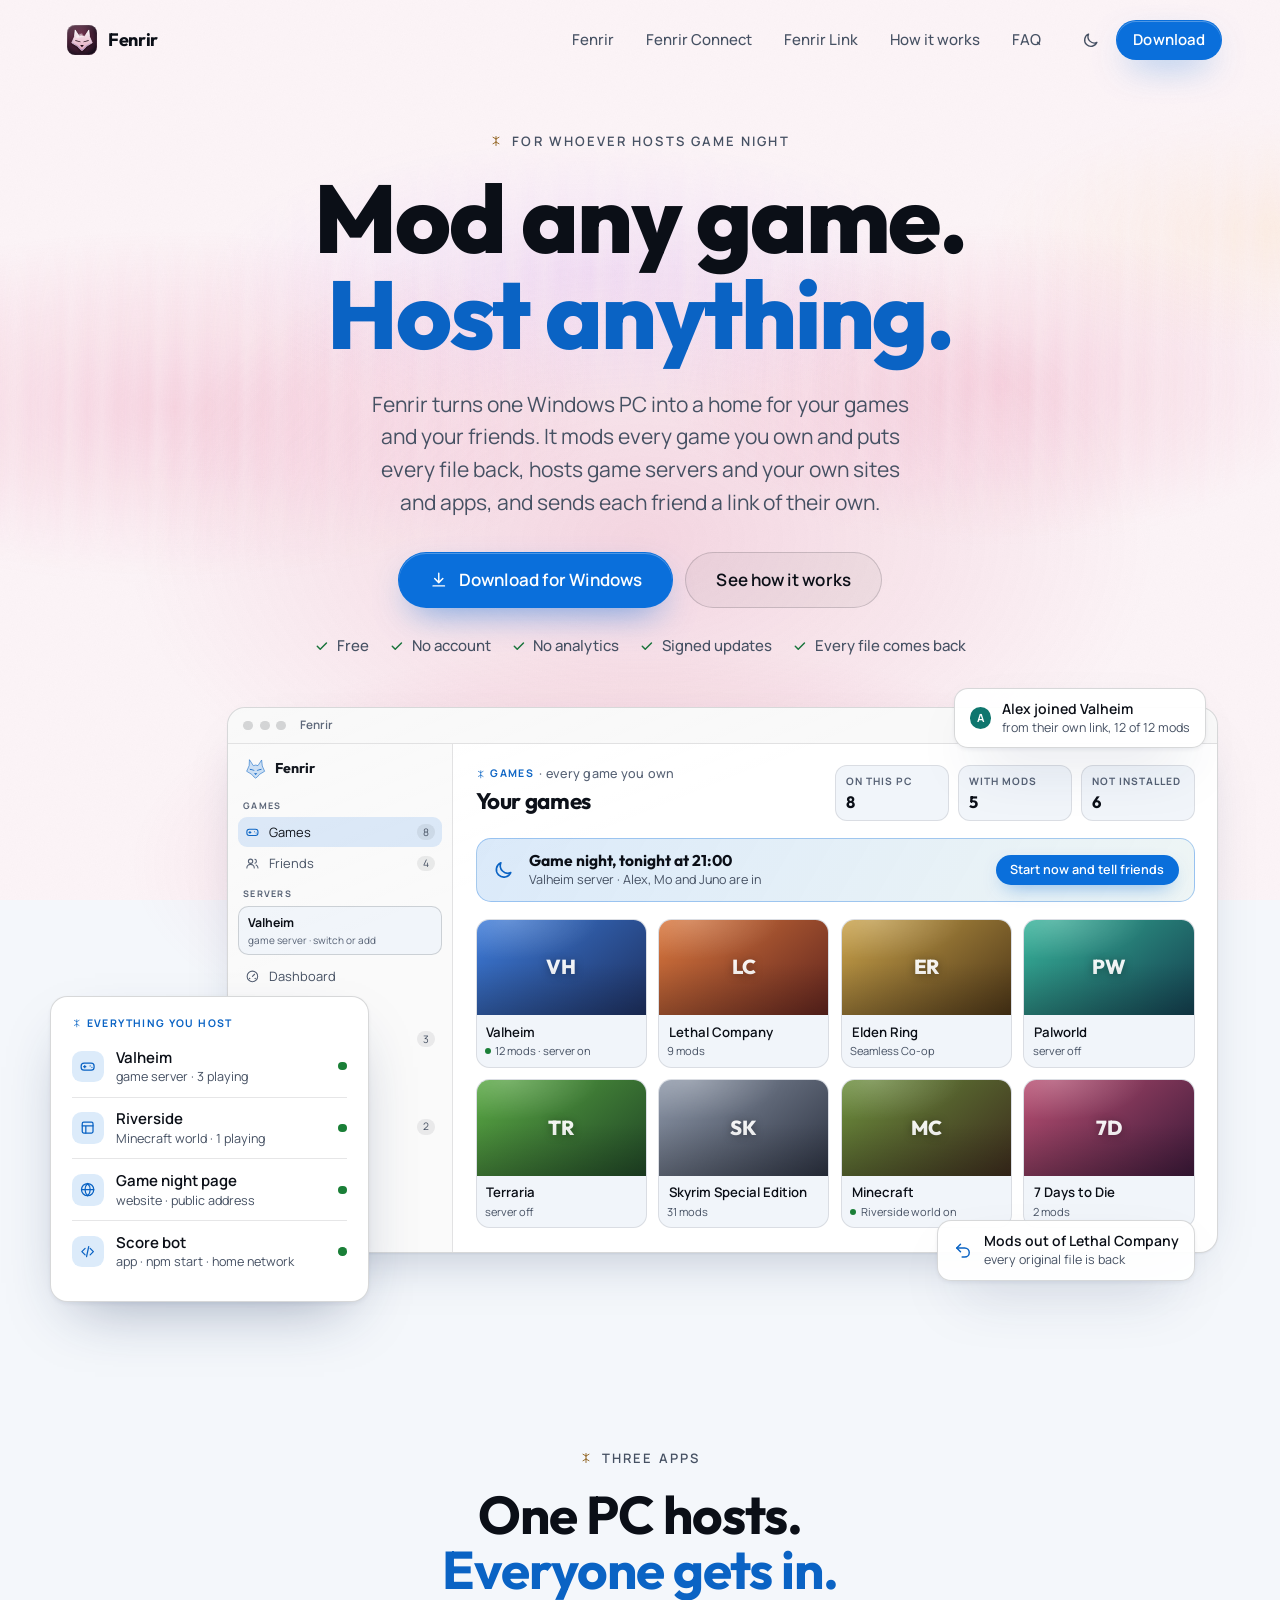
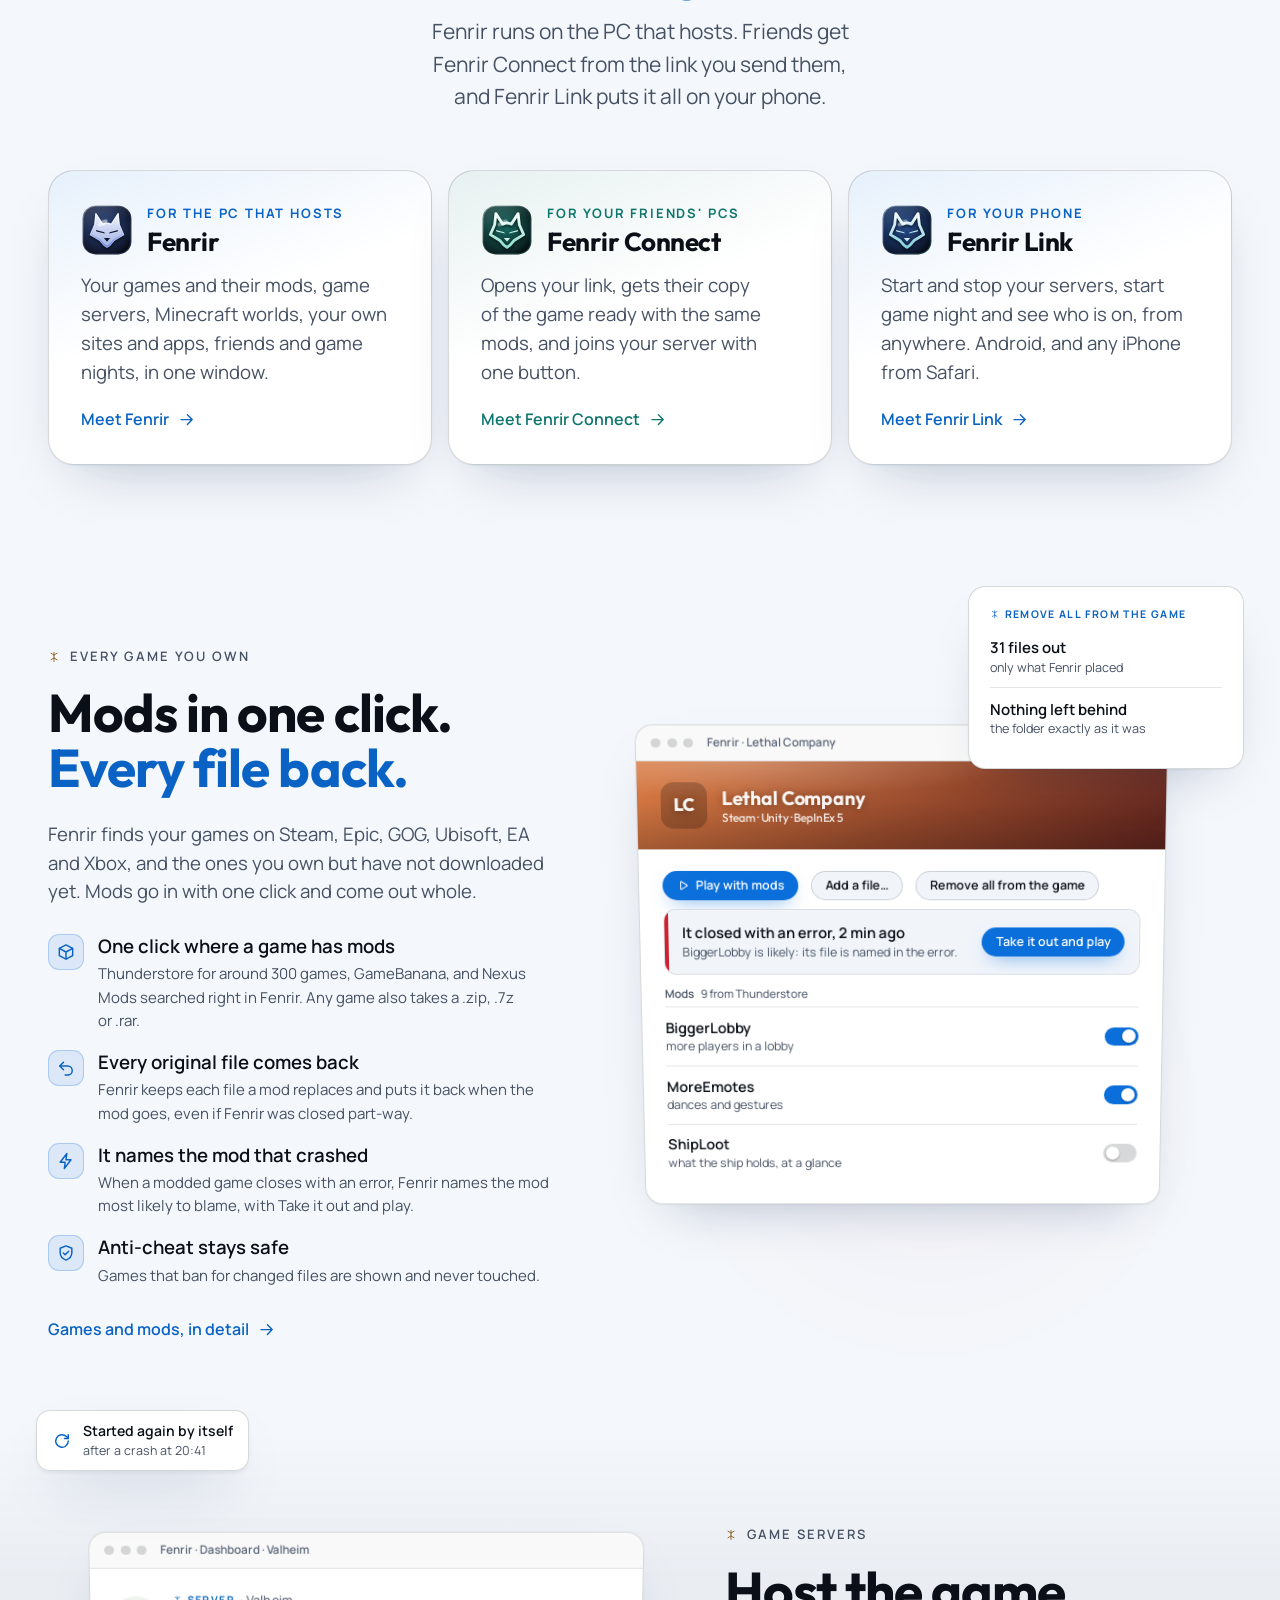
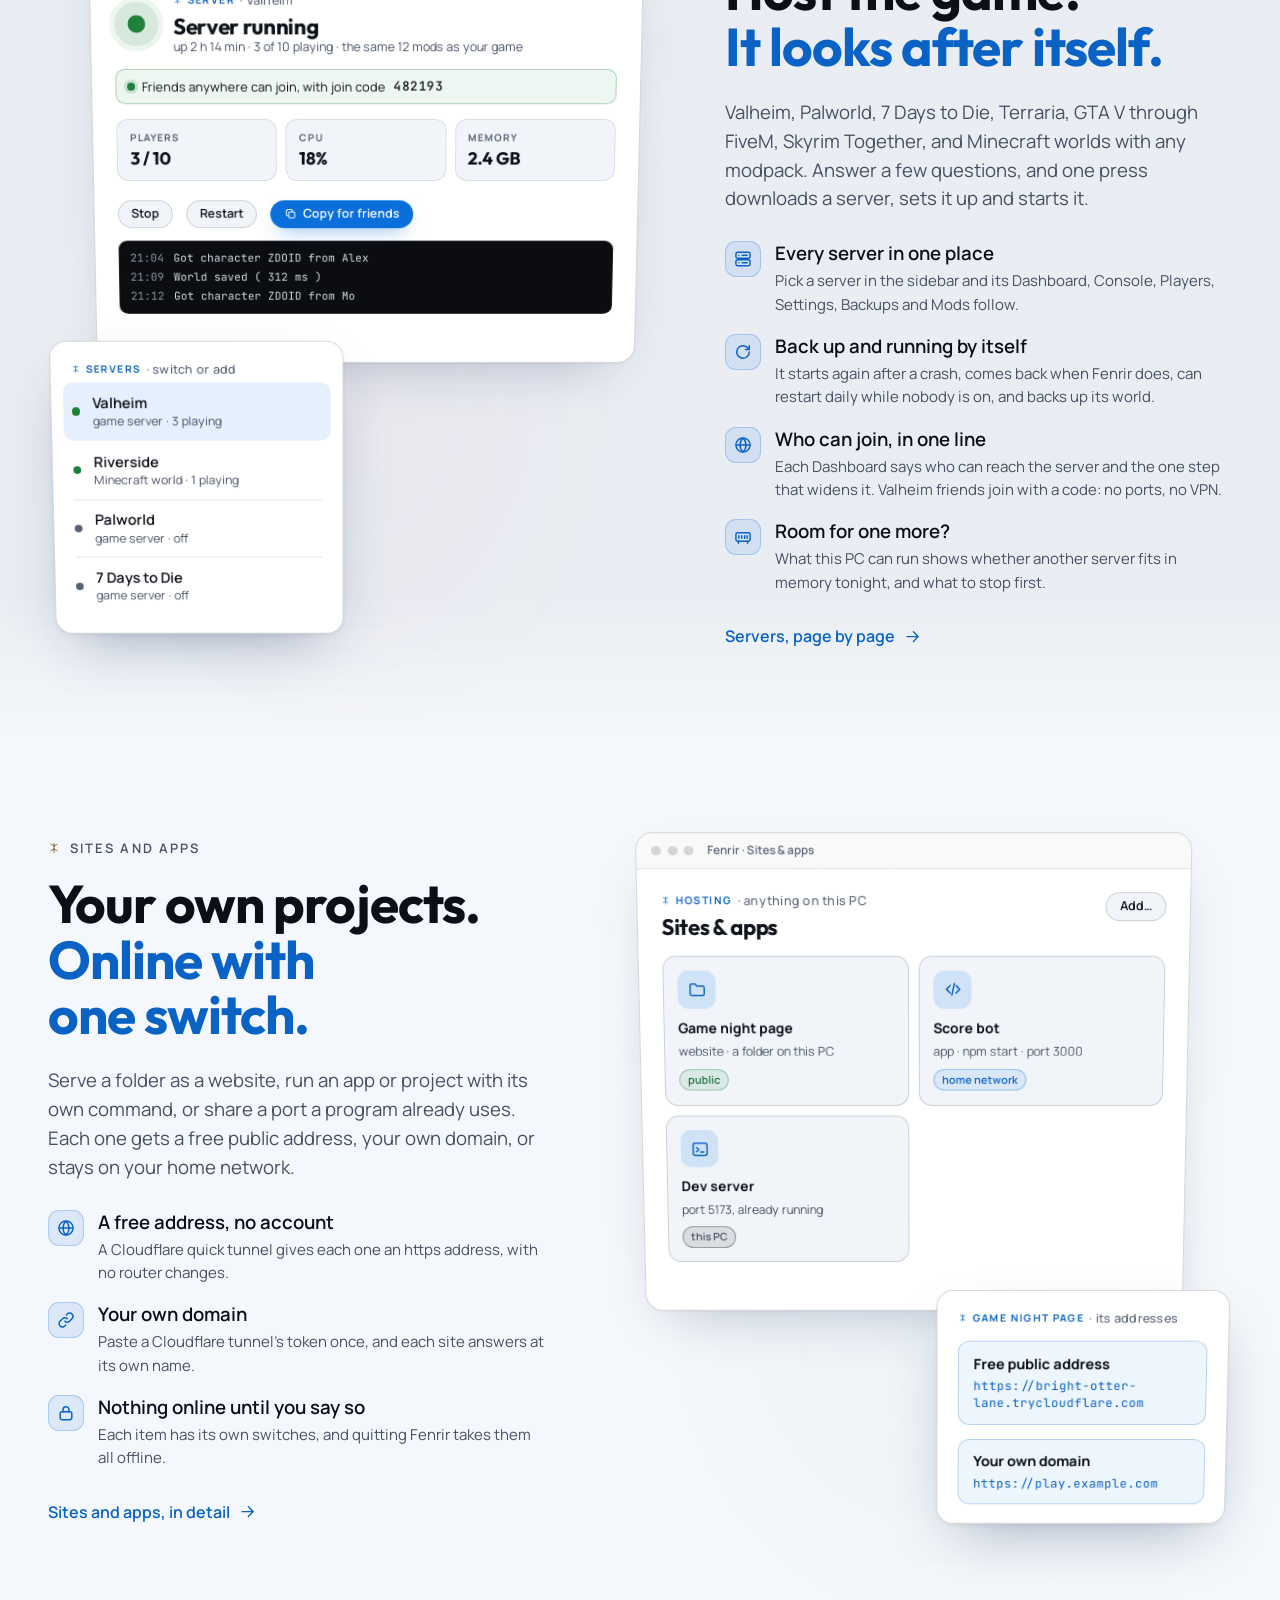
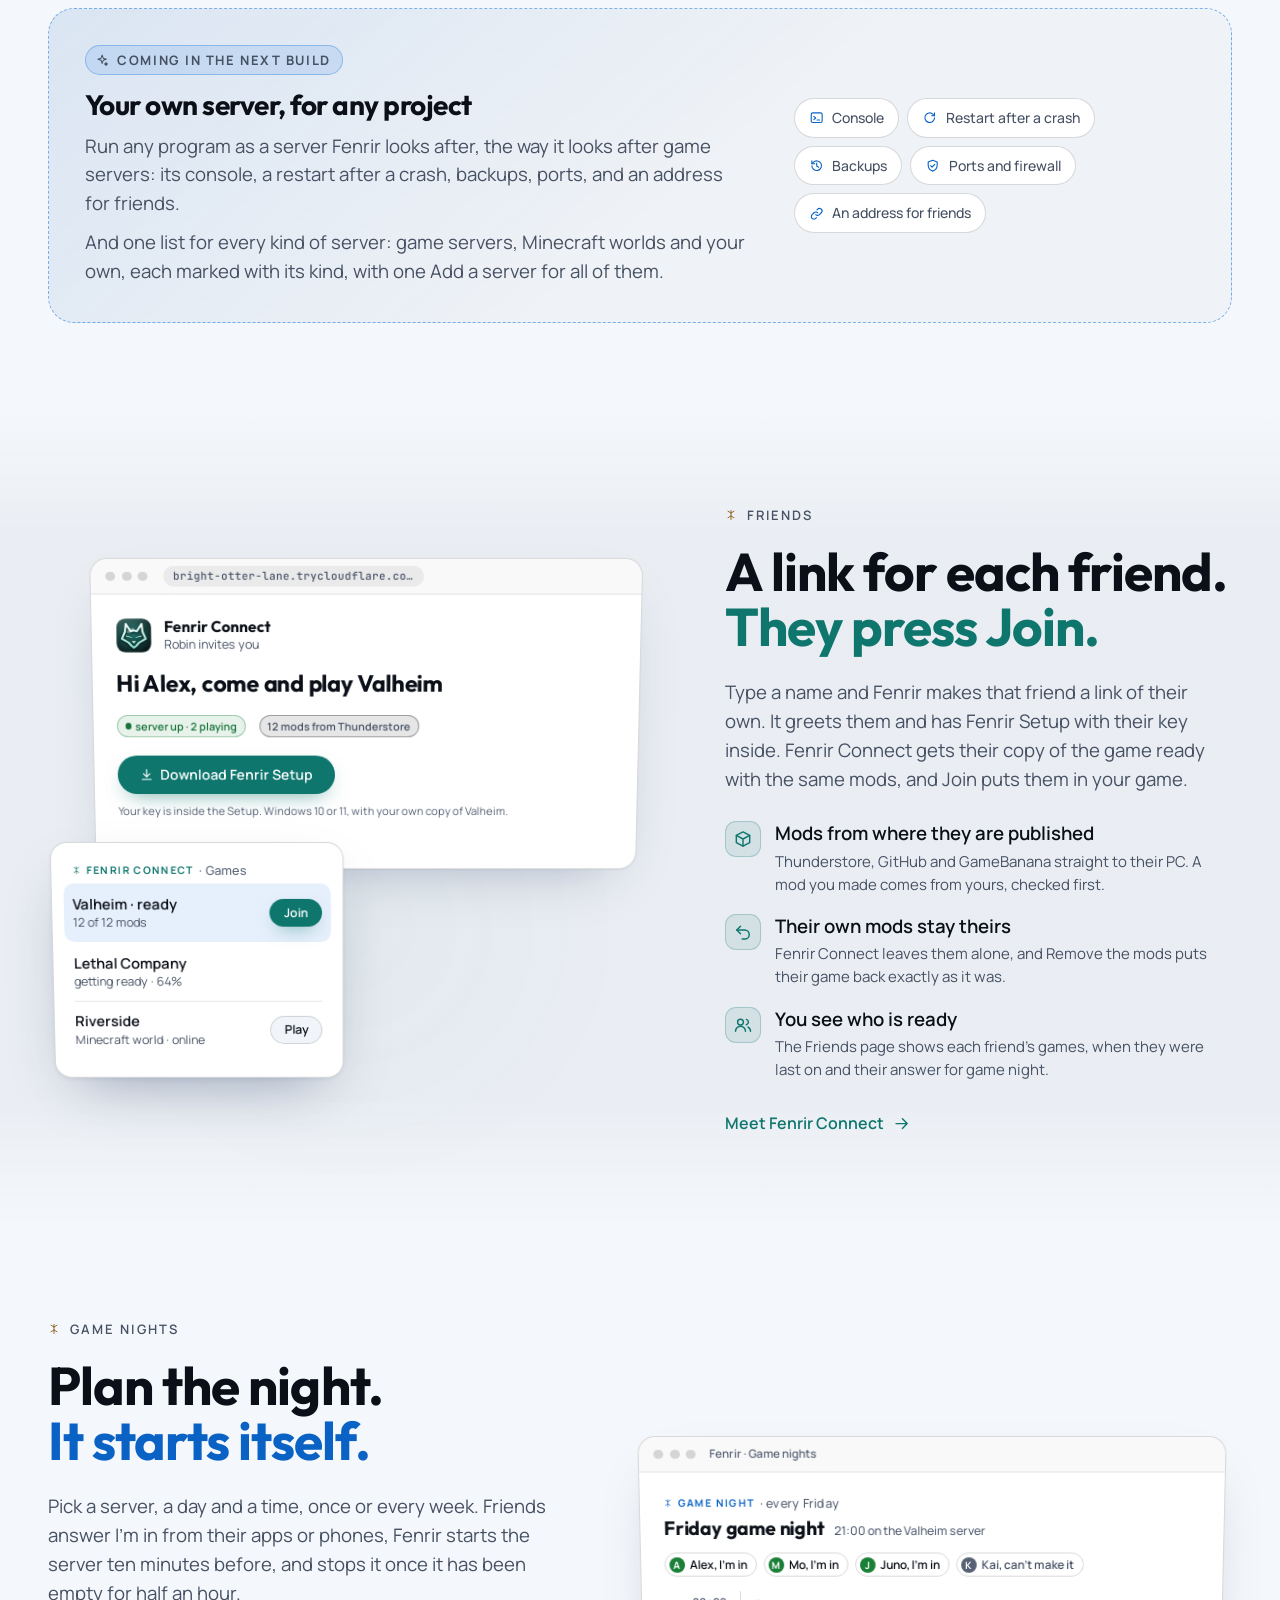
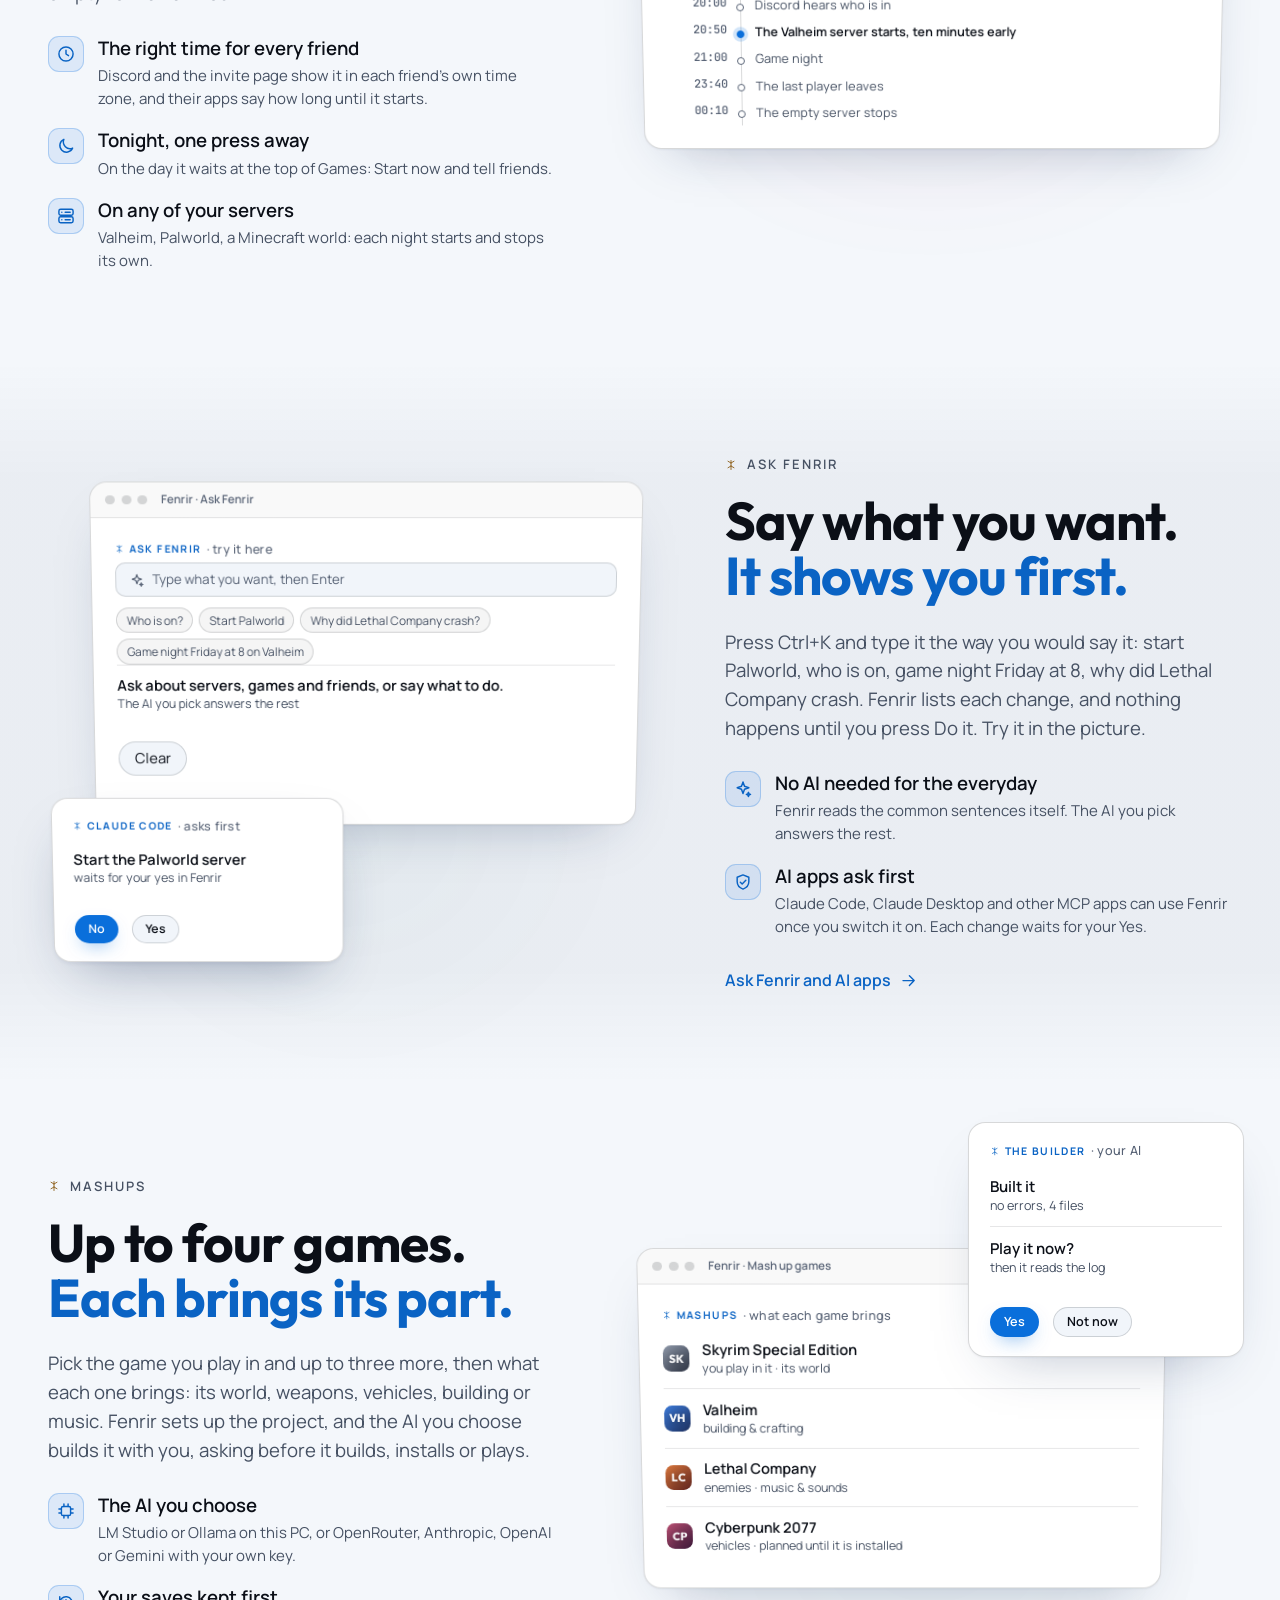
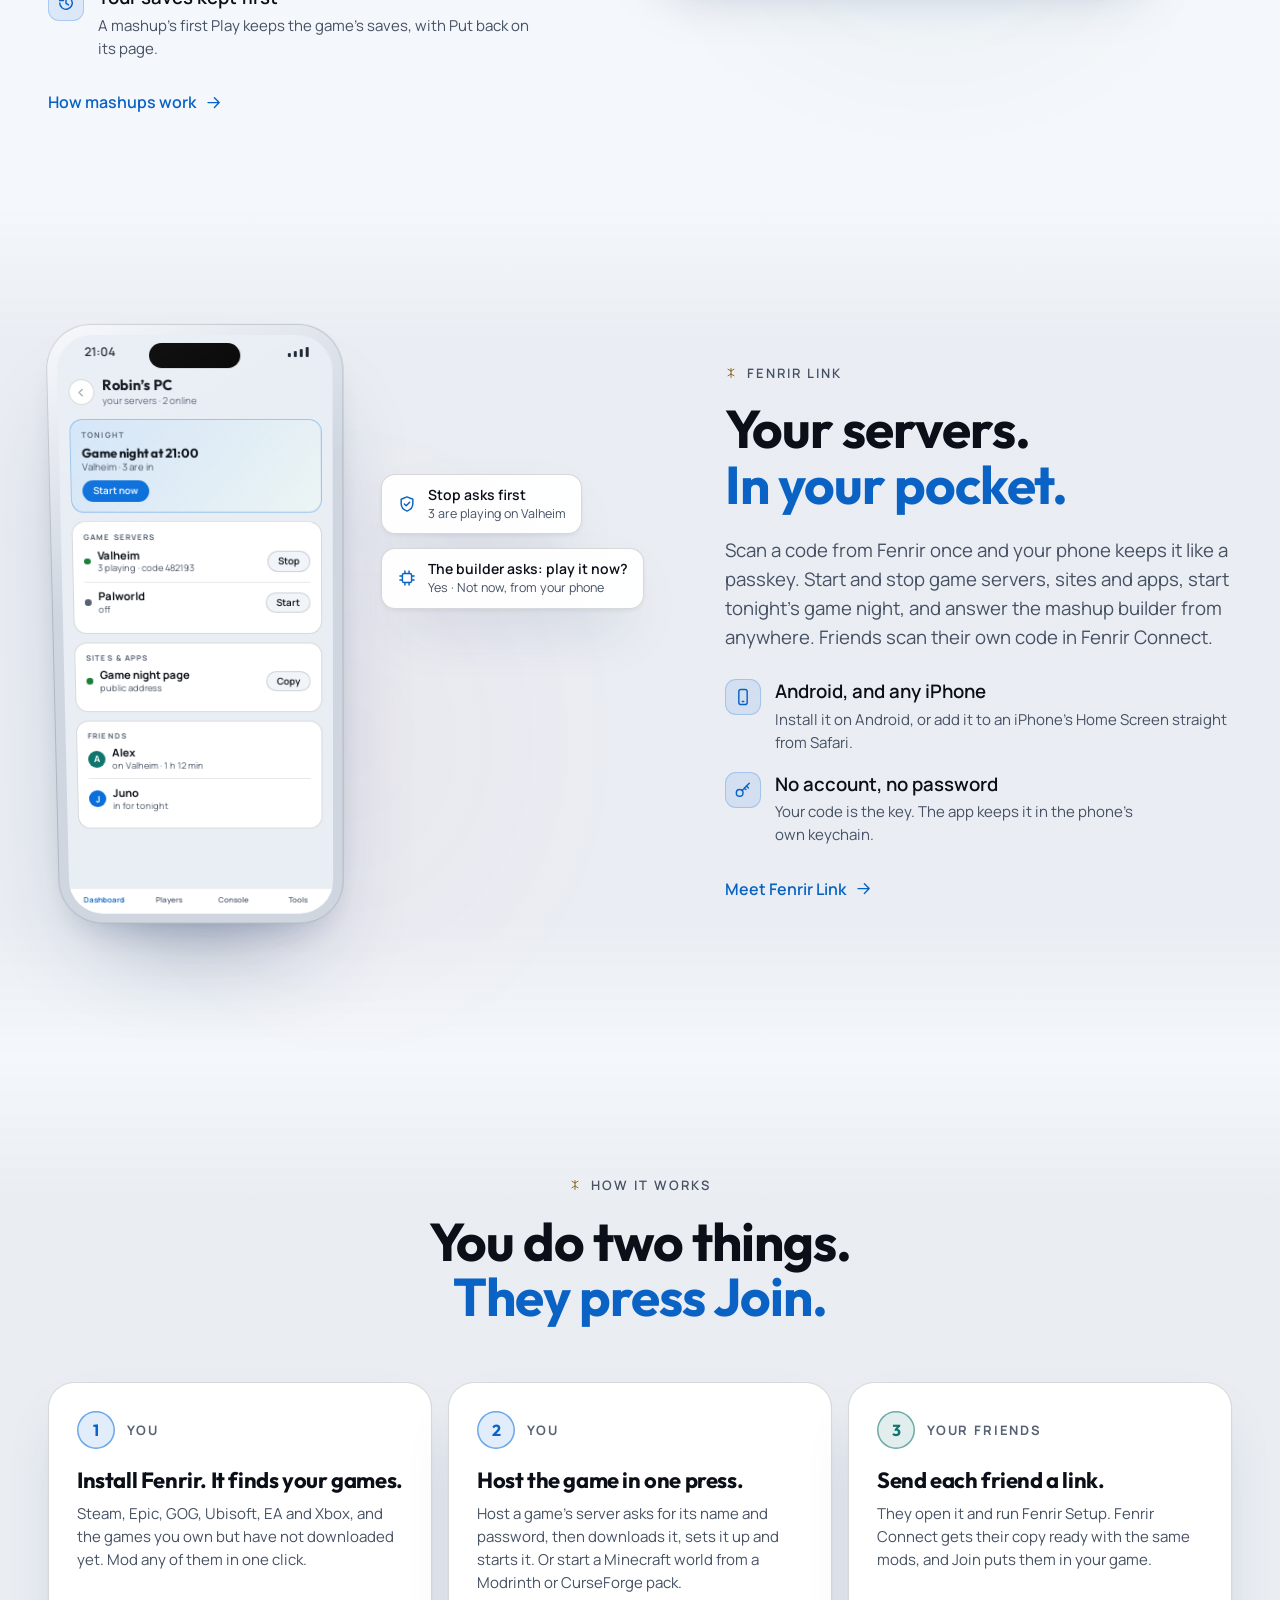
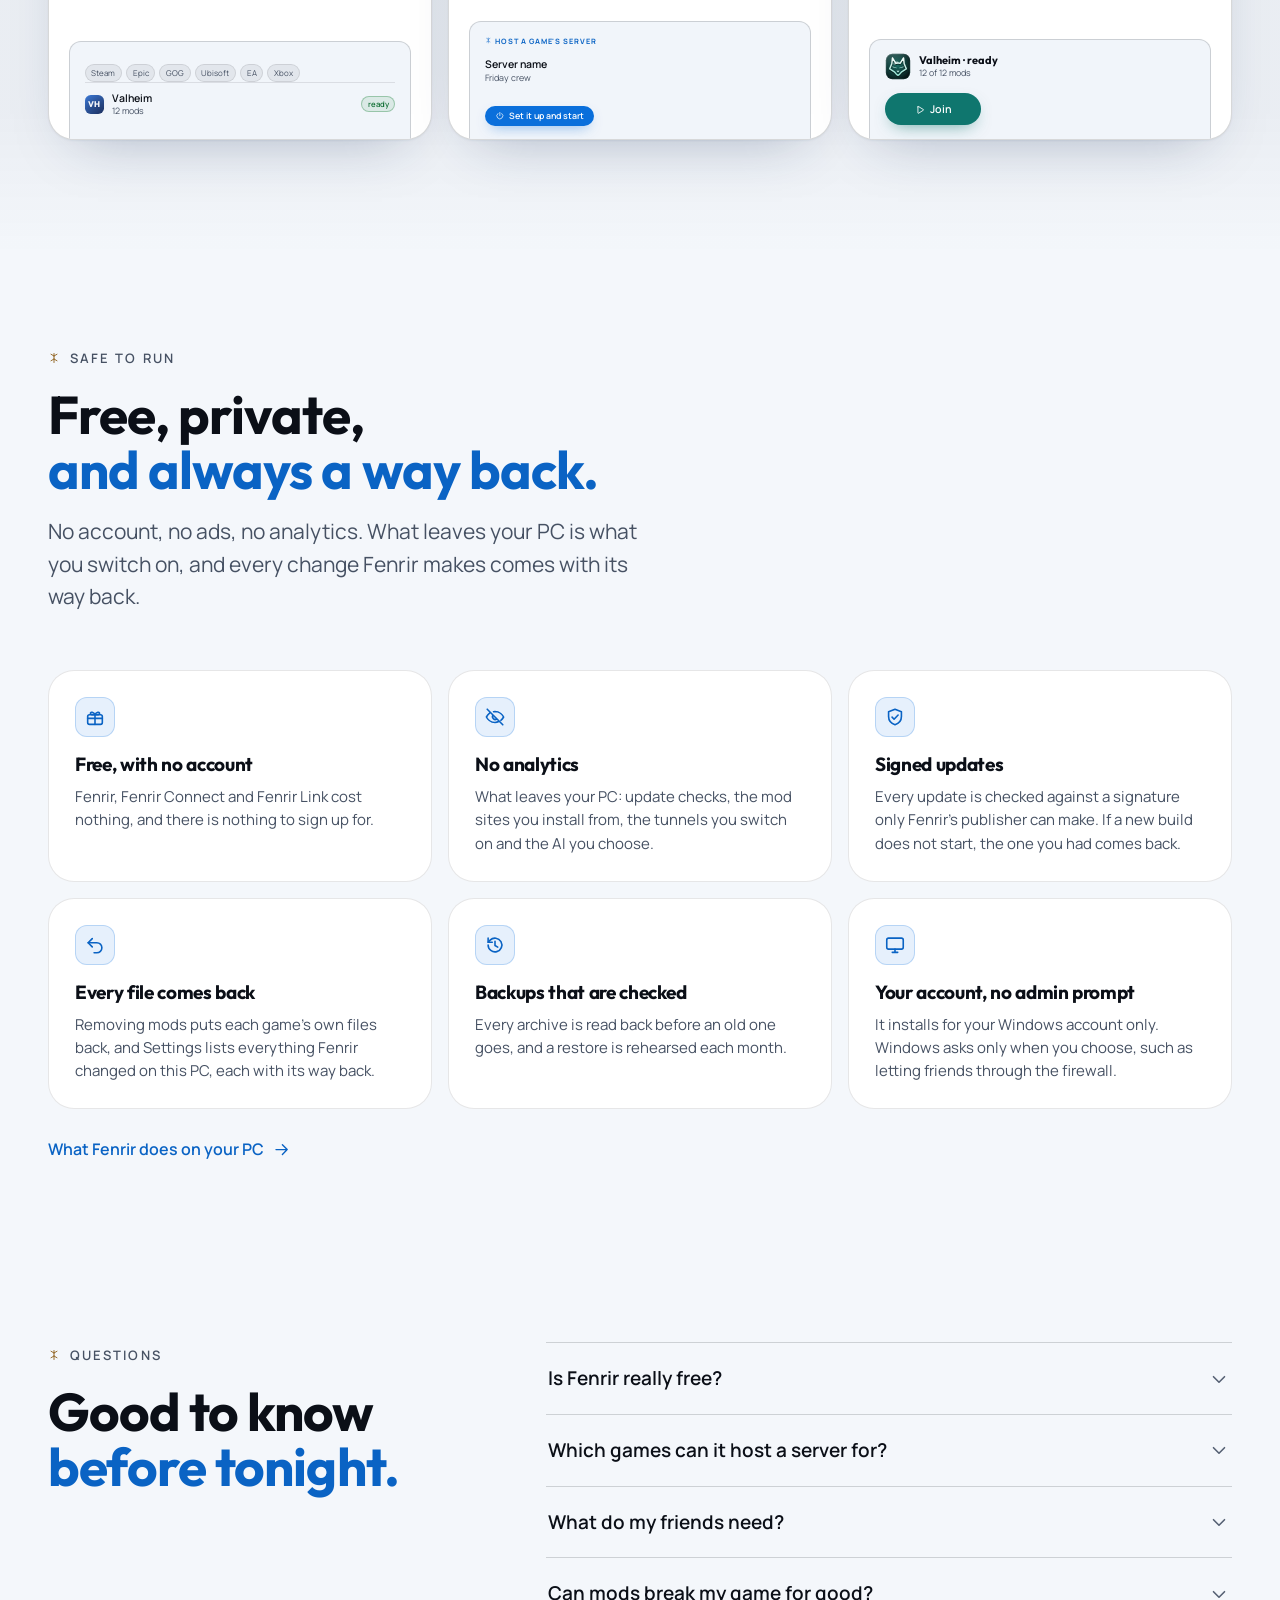
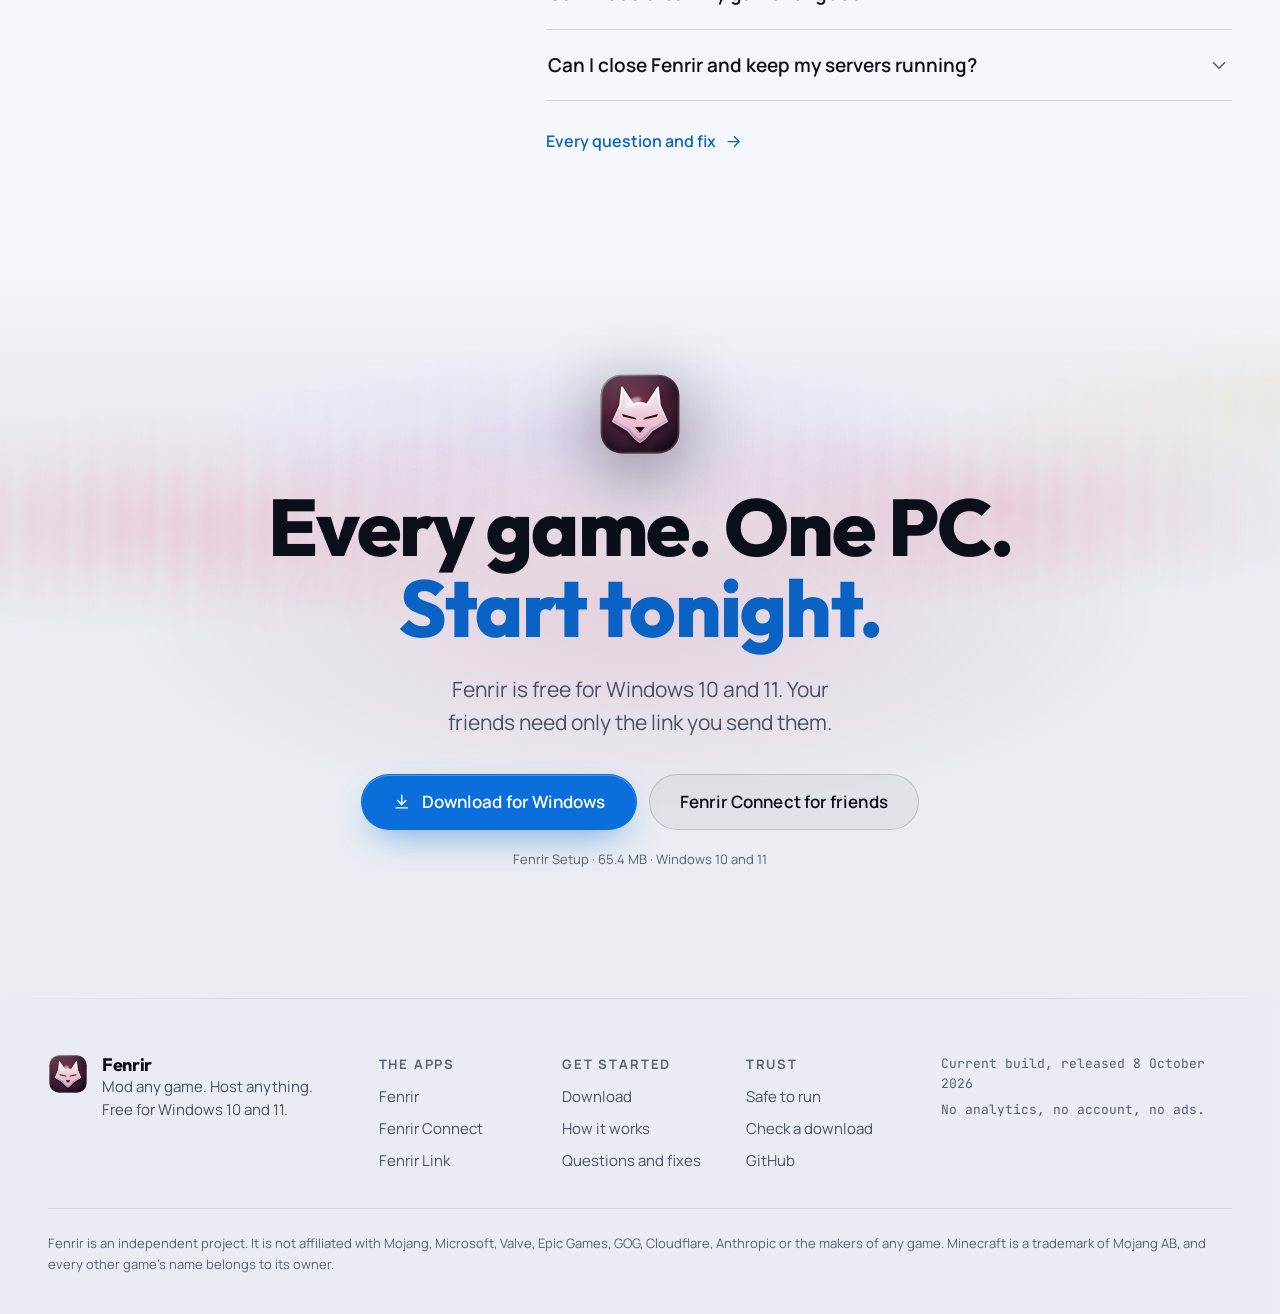
==== commit 8bf1876d: "Buttons in the scenes say what the apps' buttons say A game's page has Play with mods, Add a file… a" ====
--- a/index.html
+++ b/index.html
@@ -277,7 +277,7 @@
           <div class="m-win__bar"><i></i><i></i><i></i><b>Fenrir · Lethal Company</b></div>
           <div class="m-banner gt--2"><span>LC</span><div><b>Lethal Company</b><small>Steam · Unity · BepInEx 5</small></div></div>
           <div class="m-win__body">
-            <div class="m-actions m-actions--top"><span class="m-btn m-btn--p"><svg class="i" aria-hidden="true"><use href="#i-play"/></svg>Play with mods</span><span class="m-btn">Play without mods</span><span class="m-btn">Remove all from the game</span></div>
+            <div class="m-actions m-actions--top"><span class="m-btn m-btn--p"><svg class="i" aria-hidden="true"><use href="#i-play"/></svg>Play with mods</span><span class="m-btn">Add a file…</span><span class="m-btn">Remove all from the game</span></div>
             <div class="m-find m-find--bad"><div><b>It closed with an error, 2 min ago</b><span class="m-sub">BiggerLobby is likely: its file is named in the error.</span></div><span class="m-btn m-btn--p">Take it out and play</span></div>
             <p class="m-label">Mods <span class="m-count">9 from Thunderstore</span></p>
             <div class="m-row"><div><b>BiggerLobby</b><span class="m-sub">more players in a lobby</span></div><span class="m-switch is-on" aria-hidden="true"></span></div>
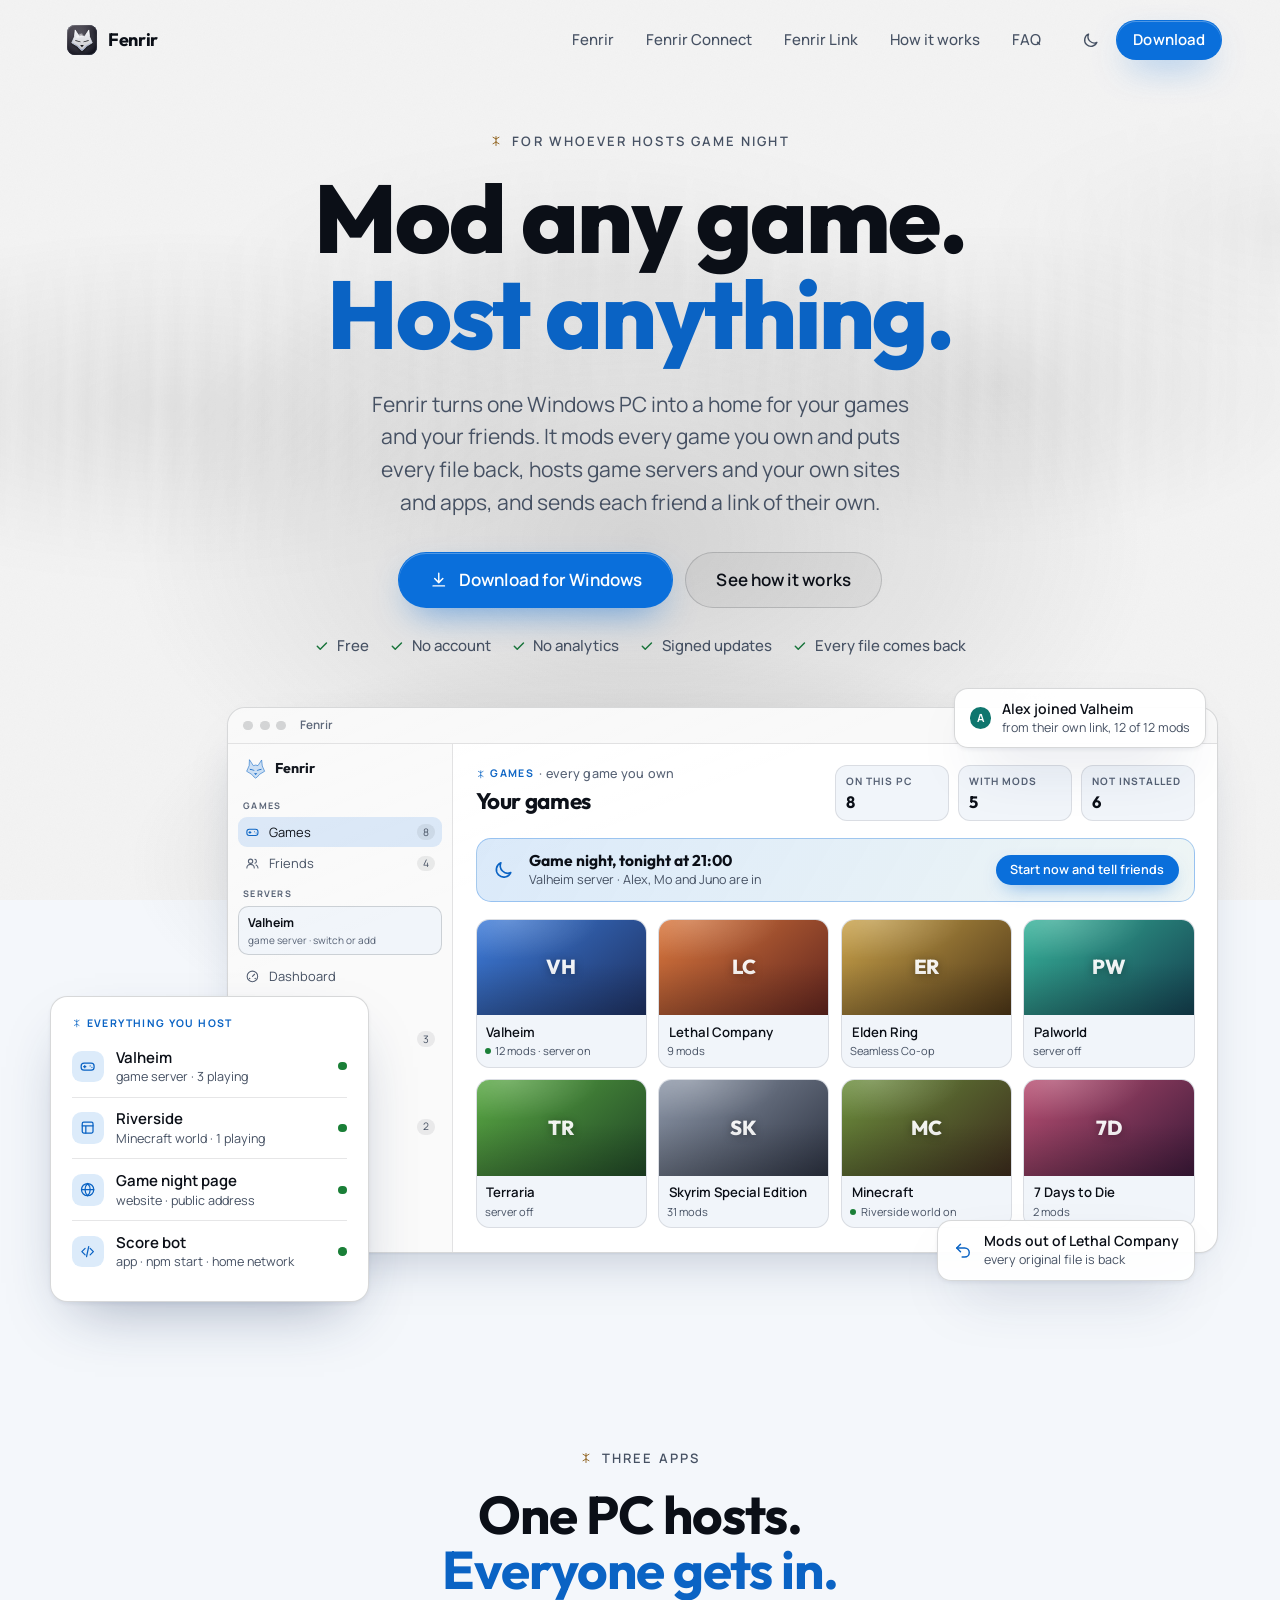
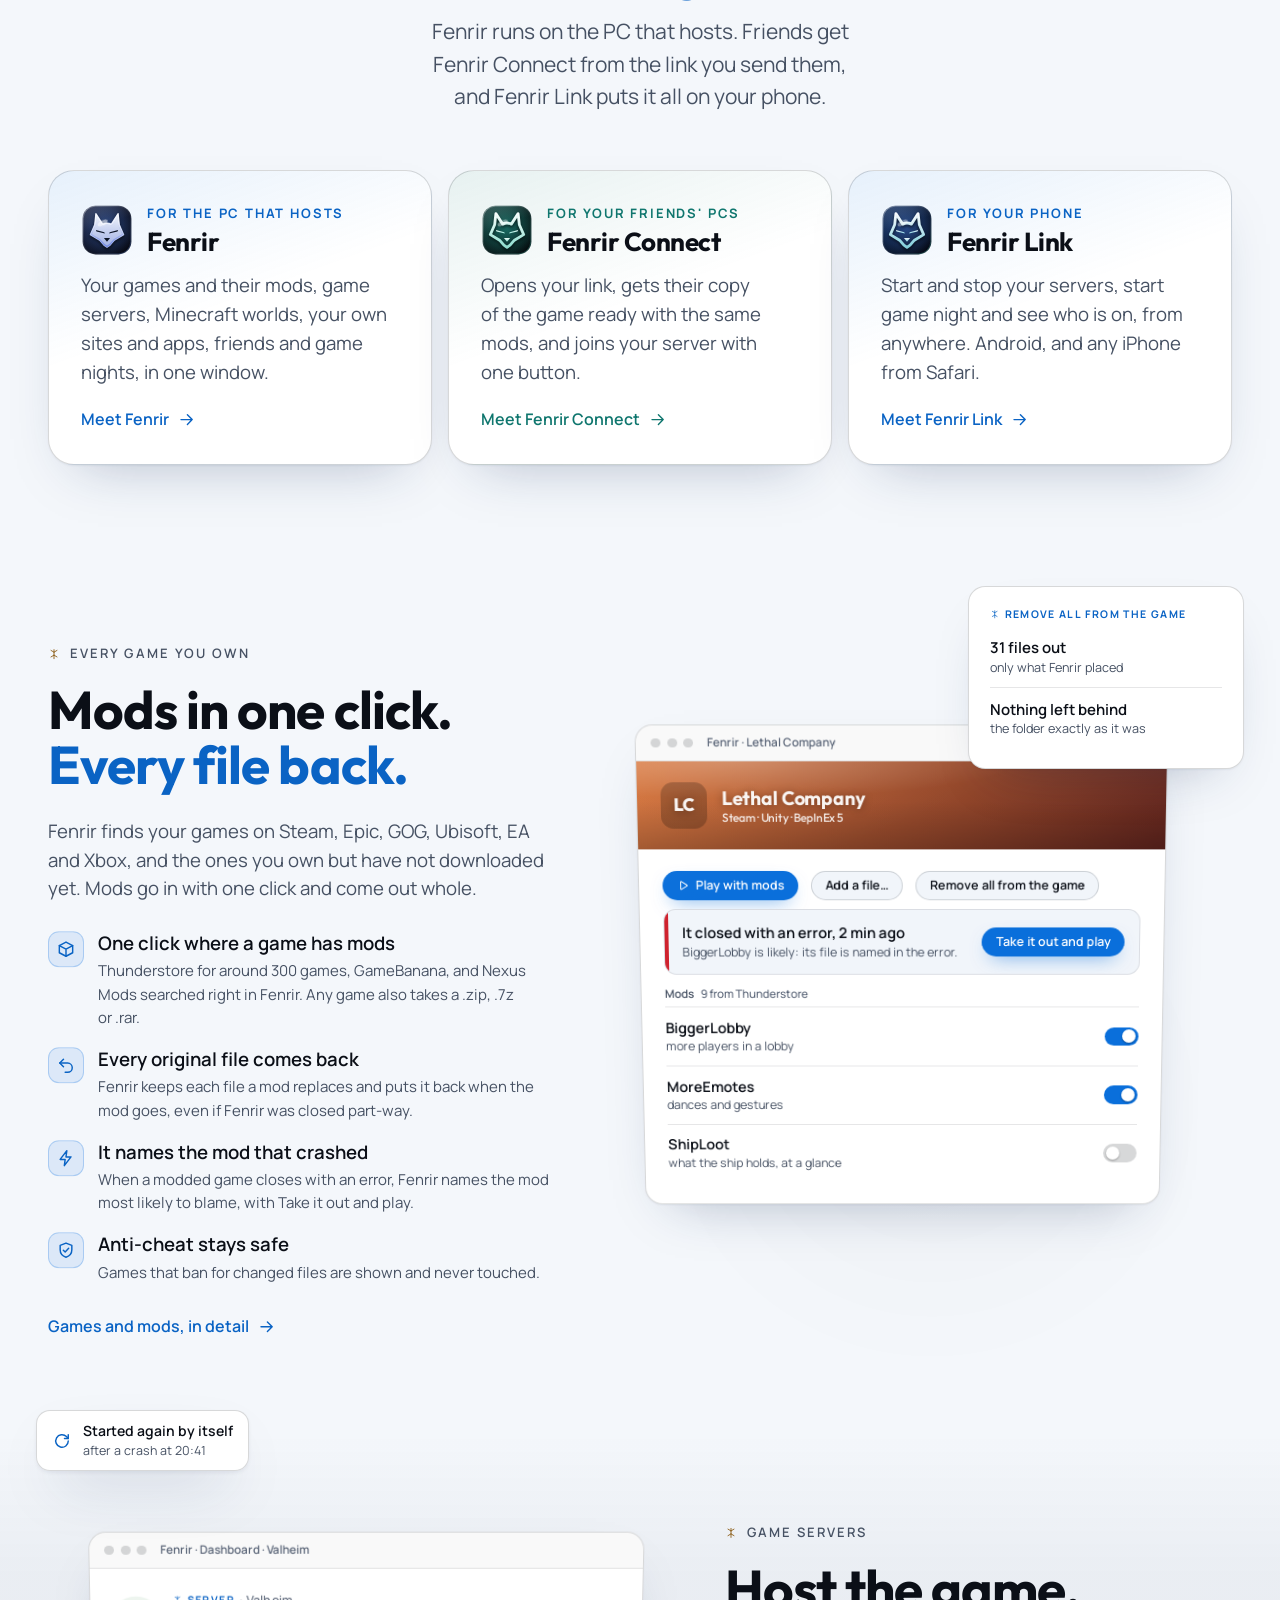
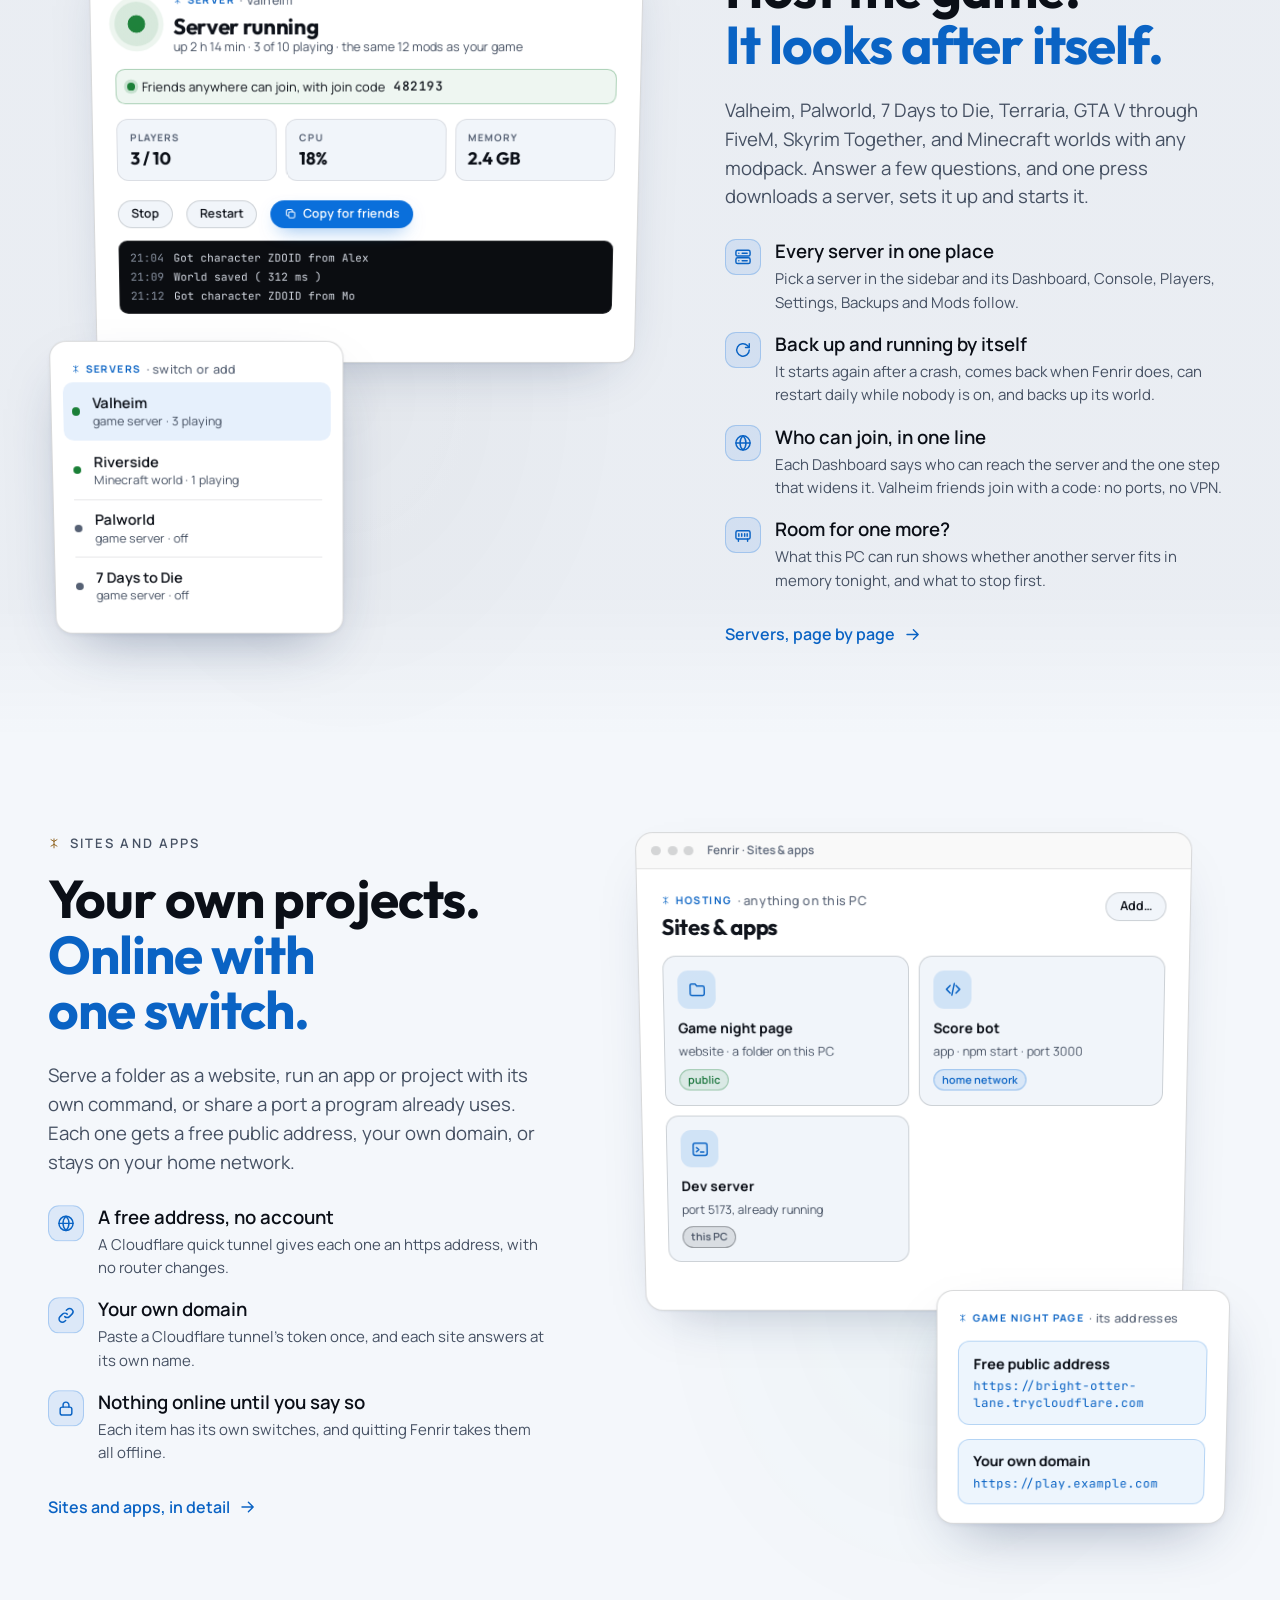
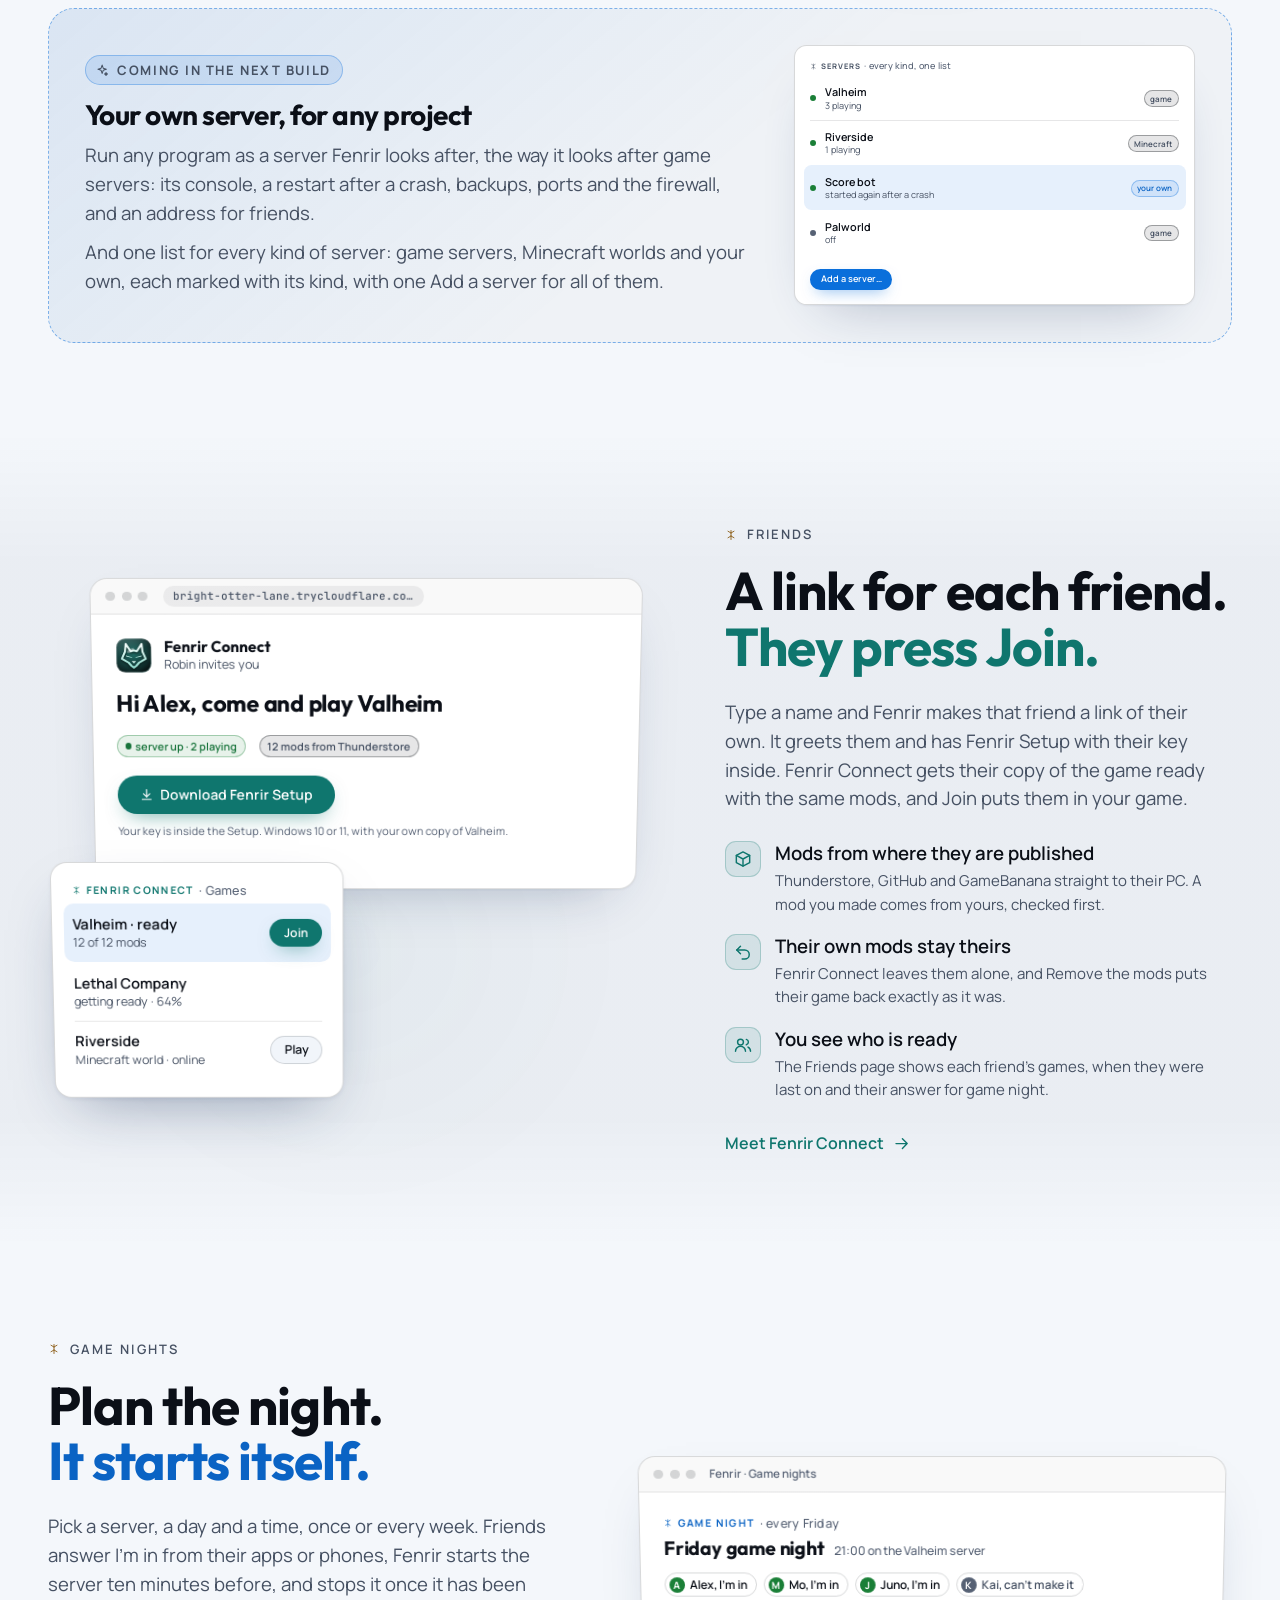
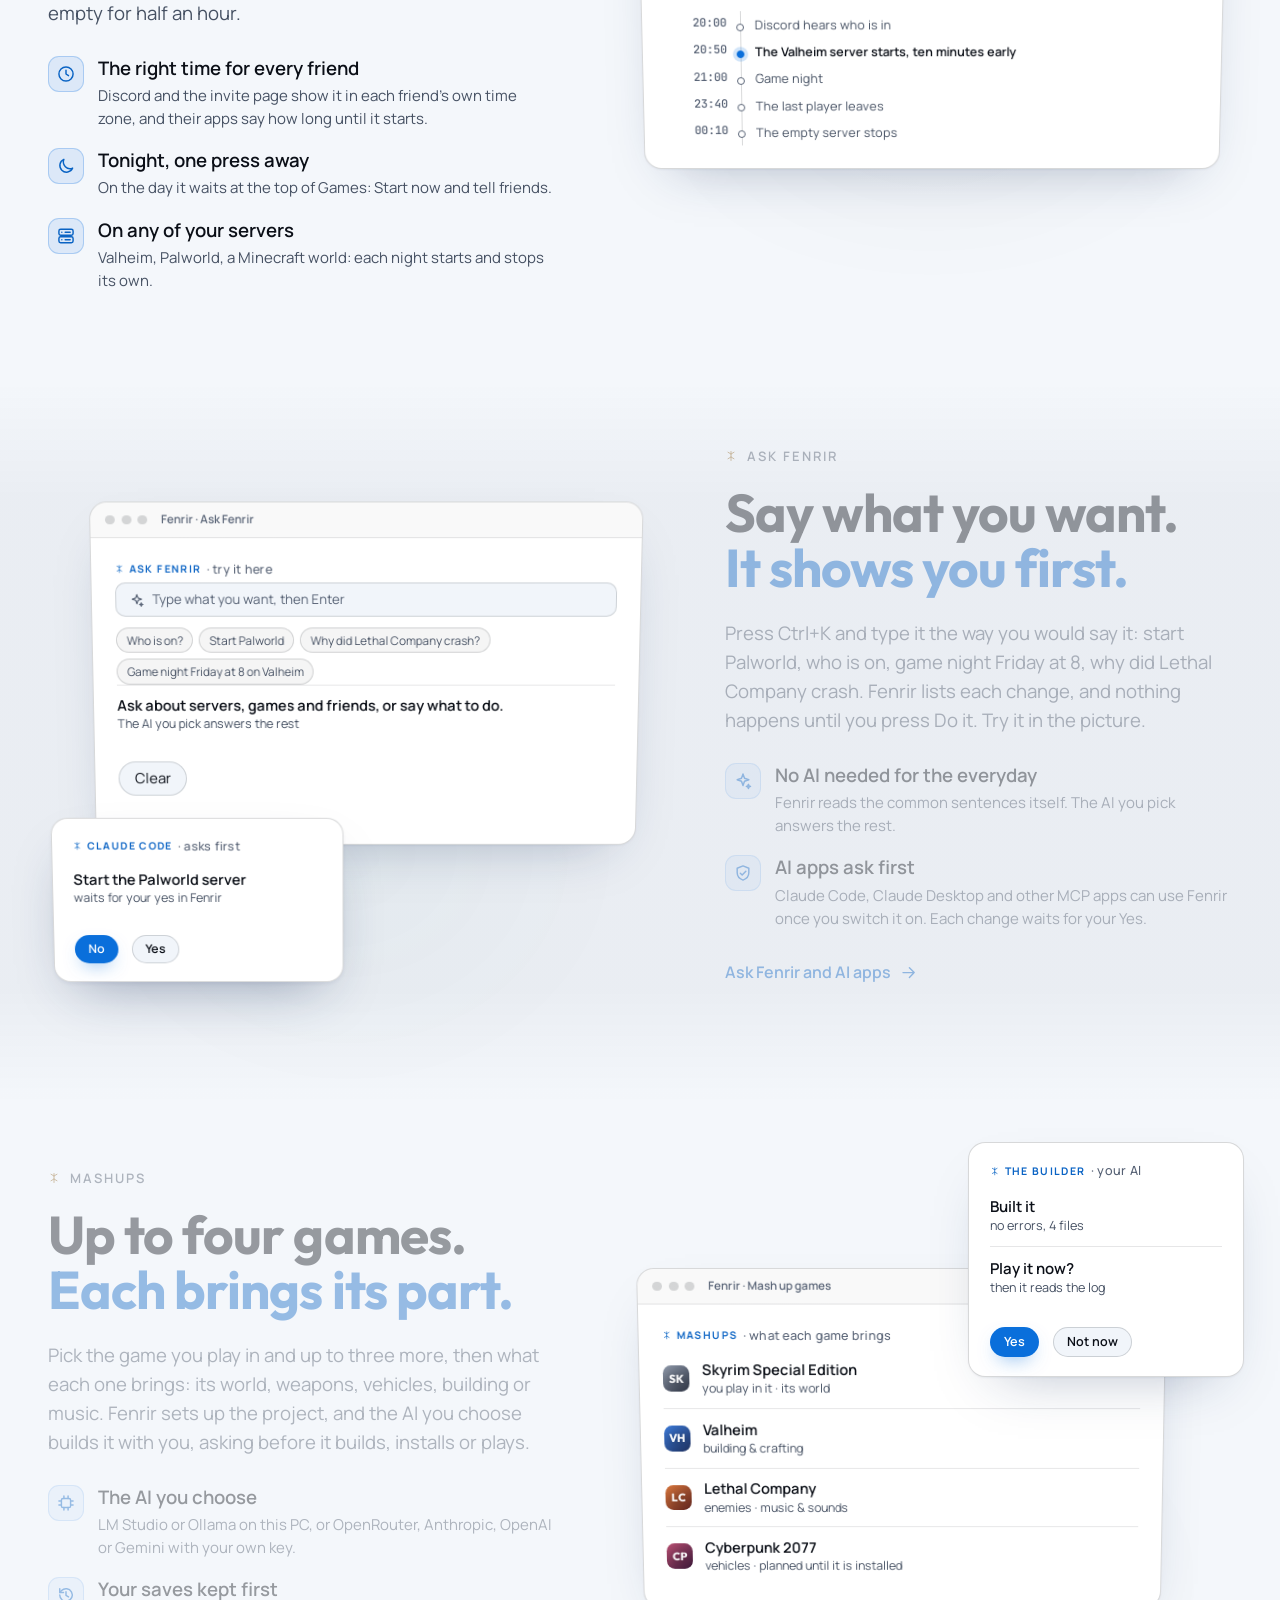
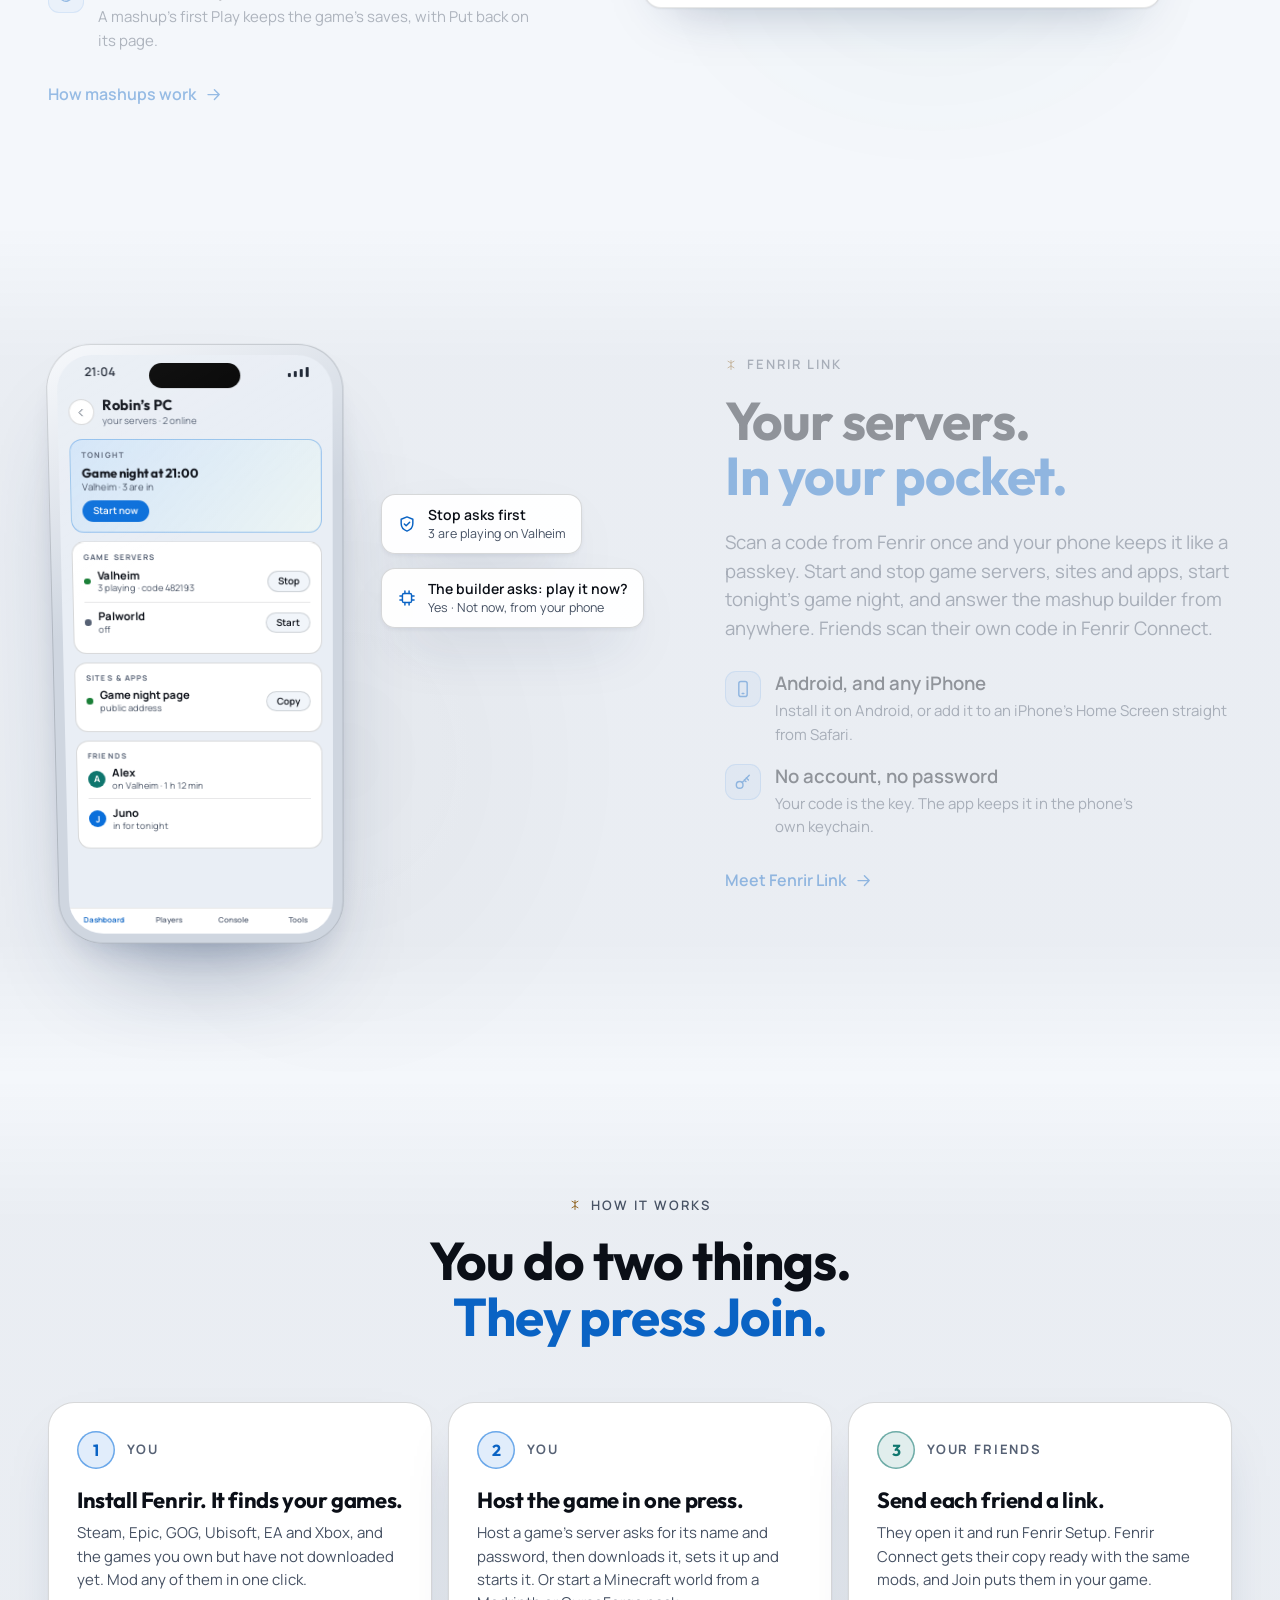
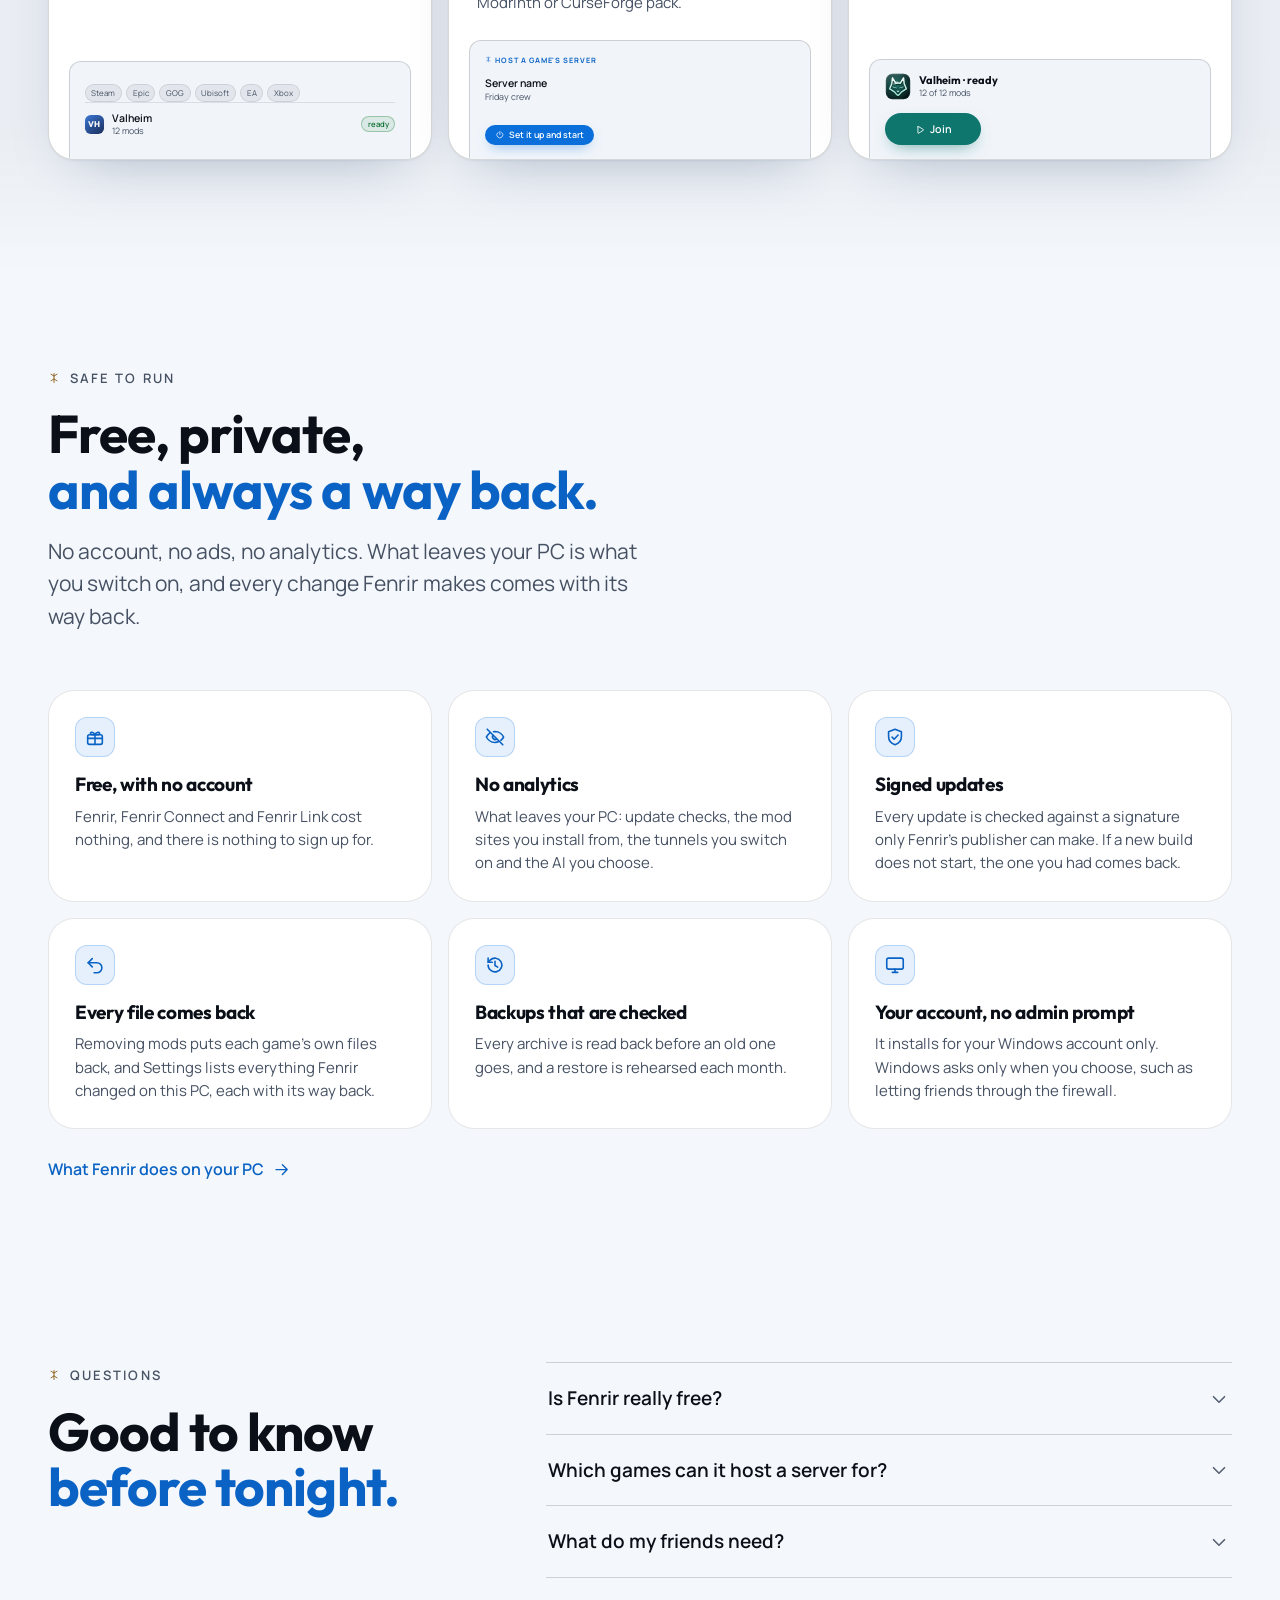
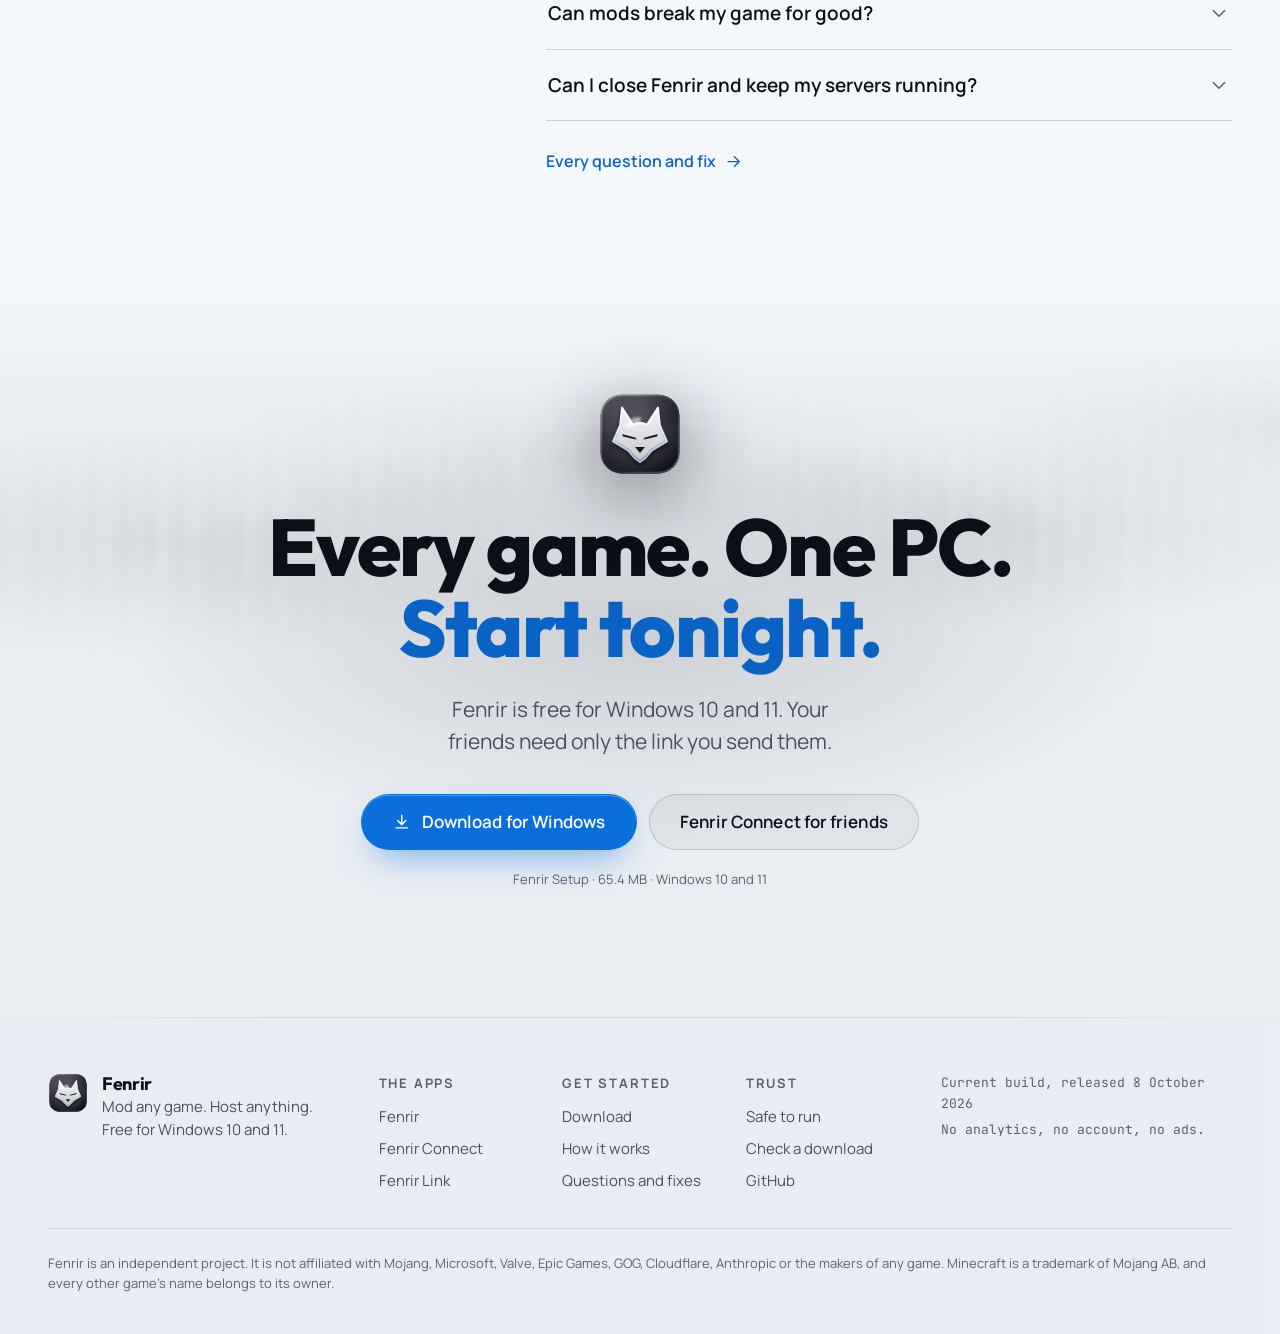
==== commit bc803802: "The next-build block on the home page shows the coming Servers list Inside the separate 'Coming in t" ====
--- a/index.html
+++ b/index.html
@@ -373,16 +373,19 @@
         <div>
           <p class="next__badge"><svg class="i" aria-hidden="true"><use href="#i-spark"/></svg>Coming in the next build</p>
           <h3 id="t-next-server">Your own server, for any project</h3>
-          <p>Run any program as a server Fenrir looks after, the way it looks after game servers: its console, a restart after a crash, backups, ports, and an address for friends.</p>
+          <p>Run any program as a server Fenrir looks after, the way it looks after game servers: its console, a restart after a crash, backups, ports and the firewall, and an address for friends.</p>
           <p>And one list for every kind of server: game servers, Minecraft worlds and your own, each marked with its kind, with one Add a server for all of them.</p>
         </div>
-        <ul class="next__list" aria-label="What your own server gets">
-          <li><svg class="i" aria-hidden="true"><use href="#i-term"/></svg>Console</li>
-          <li><svg class="i" aria-hidden="true"><use href="#i-refresh"/></svg>Restart after a crash</li>
-          <li><svg class="i" aria-hidden="true"><use href="#i-history"/></svg>Backups</li>
-          <li><svg class="i" aria-hidden="true"><use href="#i-shield"/></svg>Ports and firewall</li>
-          <li><svg class="i" aria-hidden="true"><use href="#i-link"/></svg>An address for friends</li>
-        </ul>
+        <div class="next__mock mock" role="img" aria-label="A picture of the coming Servers list: Valheim, a game server with three playing; Riverside, a Minecraft world; Score bot, your own server, started again by itself after a crash; and Palworld, off. Below them, one Add a server button for every kind.">
+          <div class="m-card">
+            <p class="m-kick"><svg class="rune" aria-hidden="true"><use href="#rune"/></svg>Servers <span>· every kind, one list</span></p>
+            <div class="m-row"><span class="m-dot m-dot--ok"></span><div><b>Valheim</b><span class="m-sub">3 playing</span></div><span class="m-pill m-pill--quiet">game</span></div>
+            <div class="m-row"><span class="m-dot m-dot--ok"></span><div><b>Riverside</b><span class="m-sub">1 playing</span></div><span class="m-pill m-pill--quiet">Minecraft</span></div>
+            <div class="m-row is-hi"><span class="m-dot m-dot--ok"></span><div><b>Score bot</b><span class="m-sub">started again after a crash</span></div><span class="m-pill">your own</span></div>
+            <div class="m-row"><span class="m-dot m-dot--off"></span><div><b>Palworld</b><span class="m-sub">off</span></div><span class="m-pill m-pill--quiet">game</span></div>
+            <div class="m-actions"><span class="m-btn m-btn--p">Add a server…</span></div>
+          </div>
+        </div>
       </aside>
     </div>
   </section>
--- a/assets/site.css
+++ b/assets/site.css
@@ -1699,3 +1699,7 @@
 .lost__go b { color: var(--ink); font-weight: 600; }
 .lost__go span { color: var(--ink-2); font-size: var(--fs-sm); }
 @media (hover: hover) and (pointer: fine) { .lost__go a:hover { border-color: rgb(var(--ice-rgb) / .5); } }
+/* the coming Servers list, inside the next-build block */
+.next__mock { justify-self: stretch; max-width: 26rem; }
+.next__mock .m-card { box-shadow: var(--shadow-card); }
+@media (min-width: 900px) { .next__mock { justify-self: end; width: 100%; } }
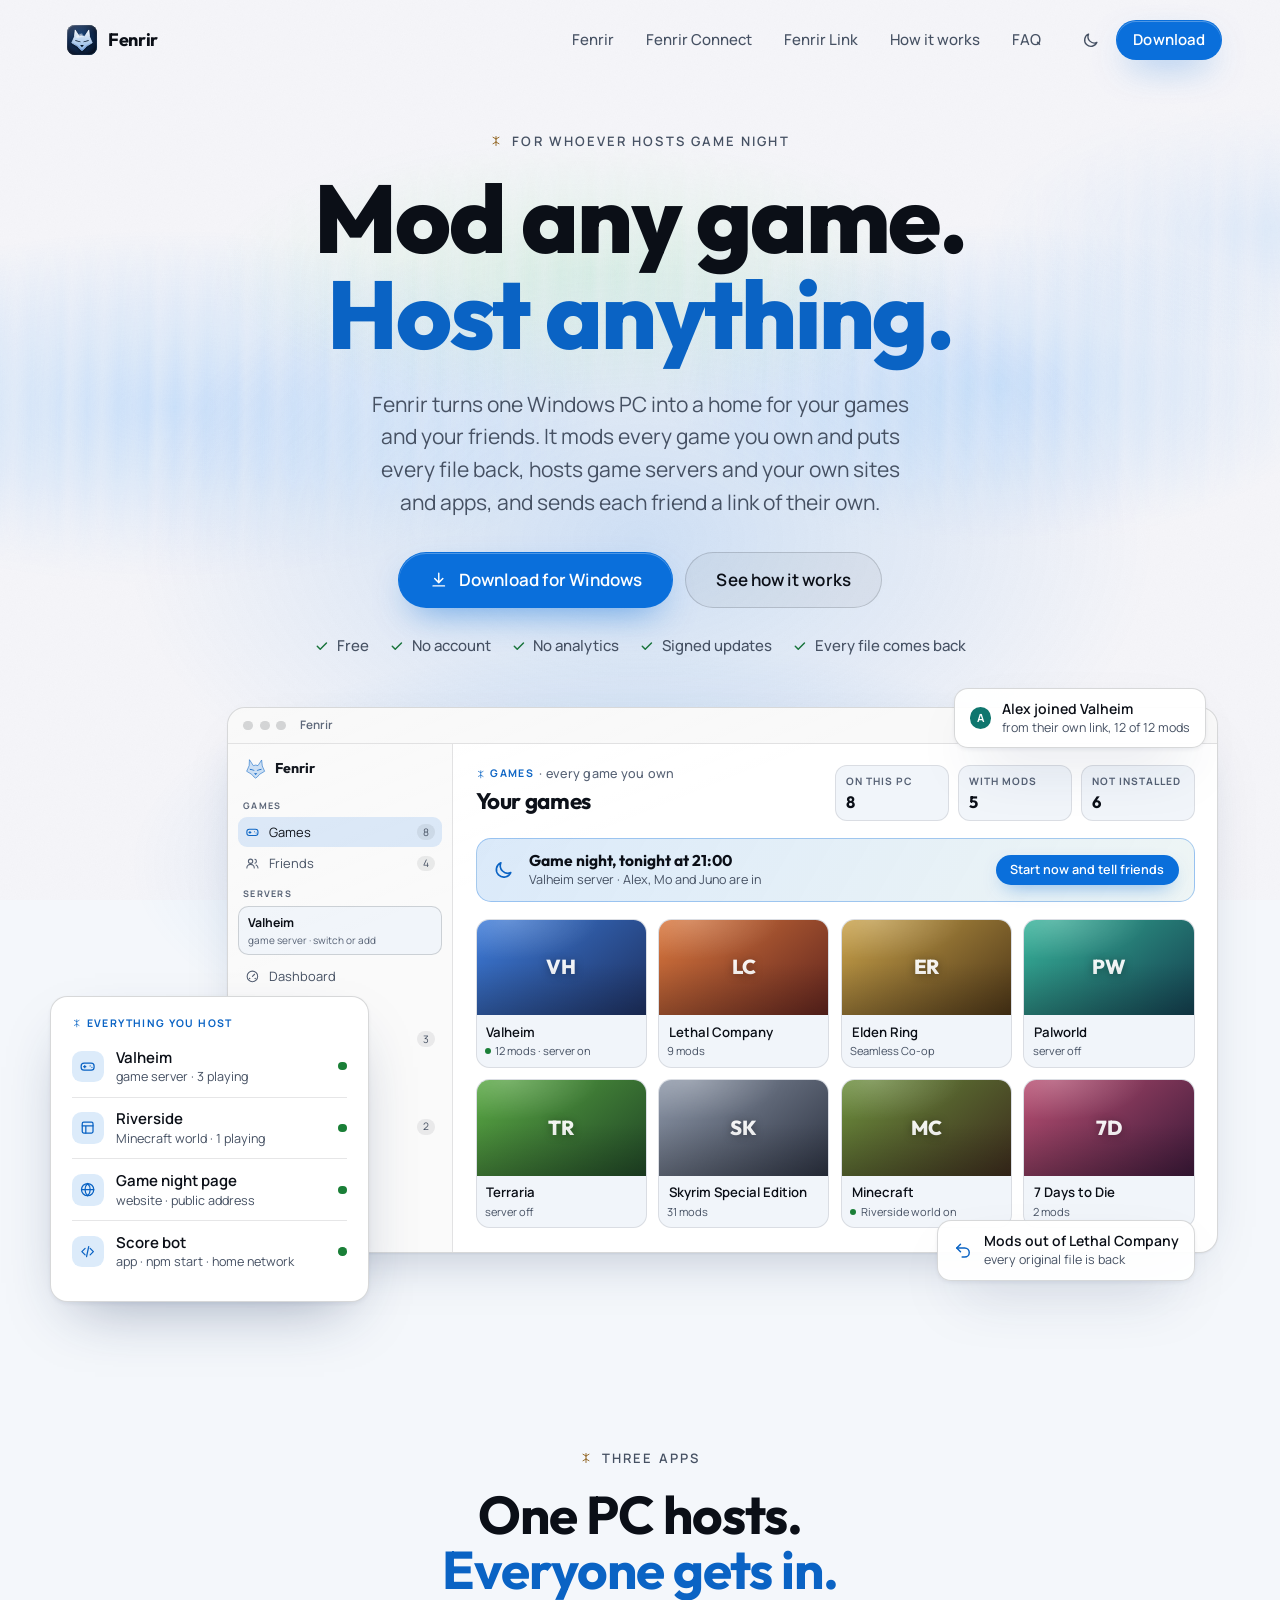
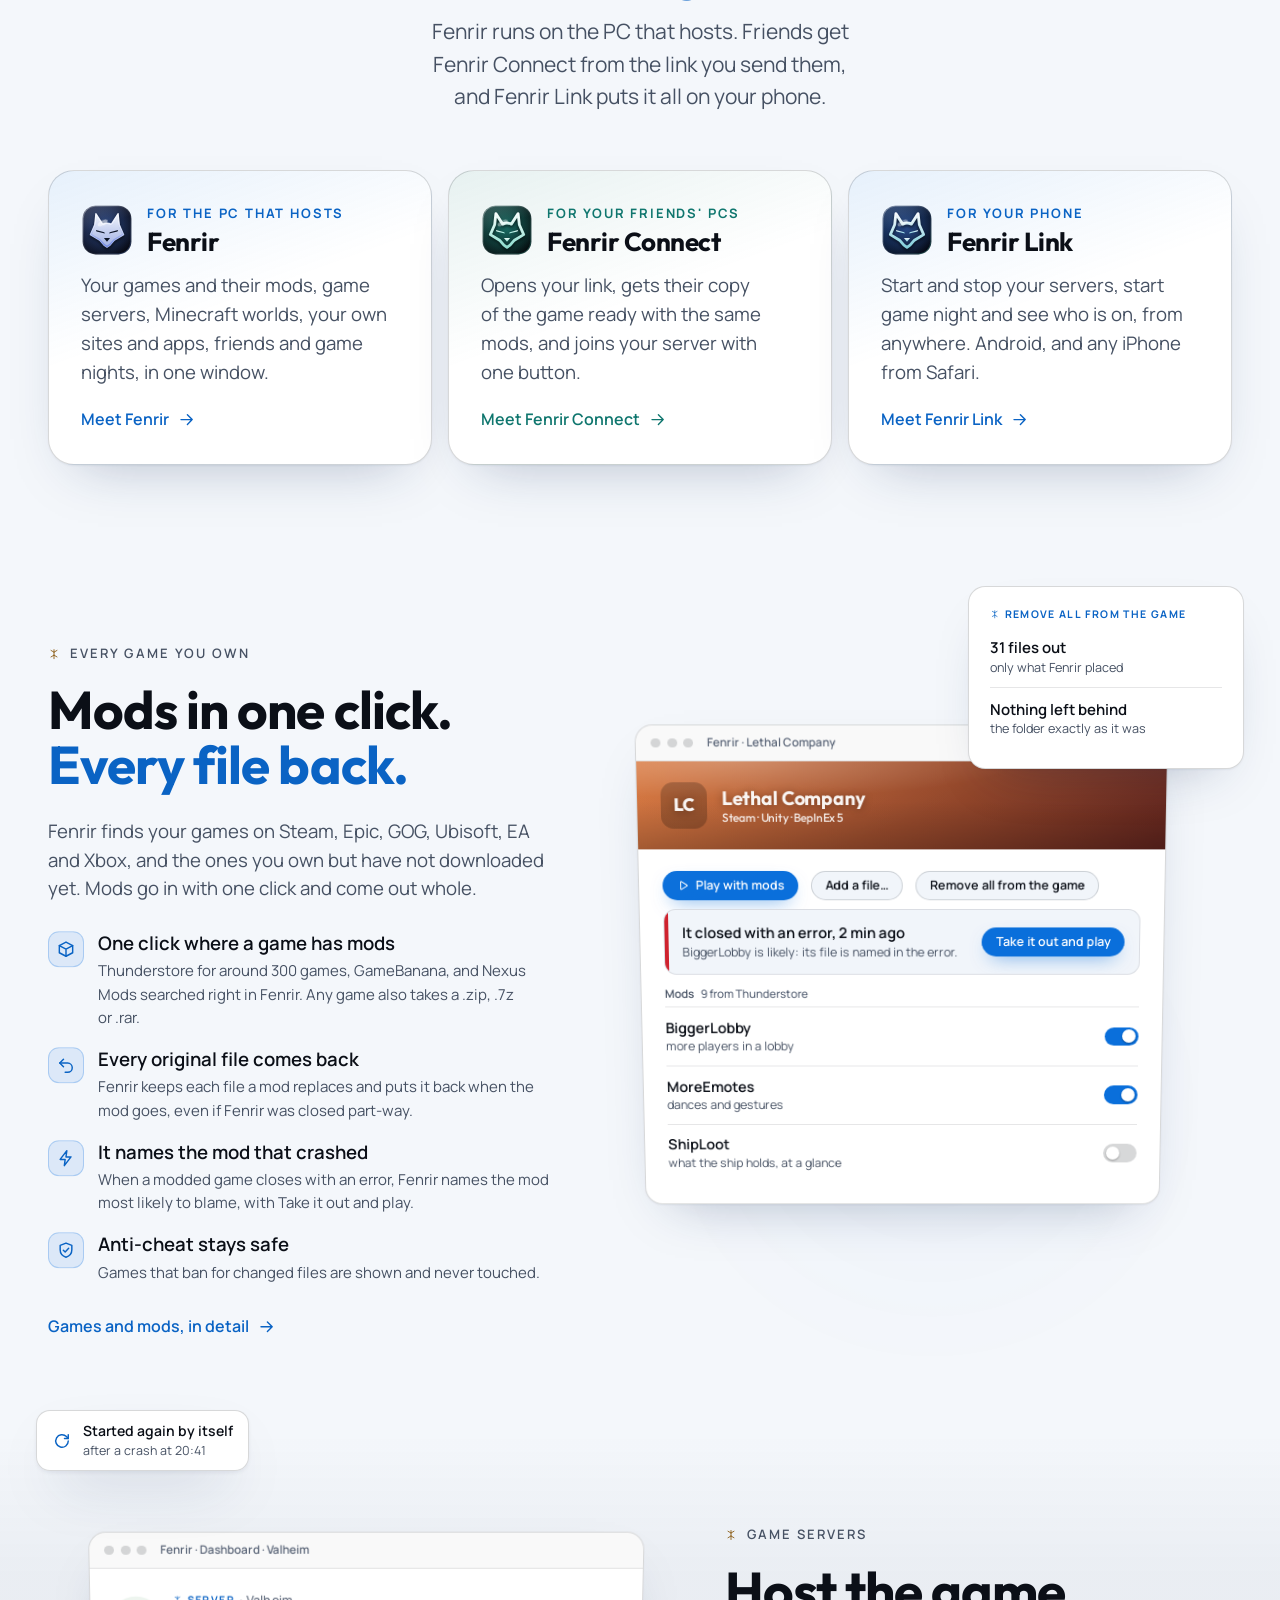
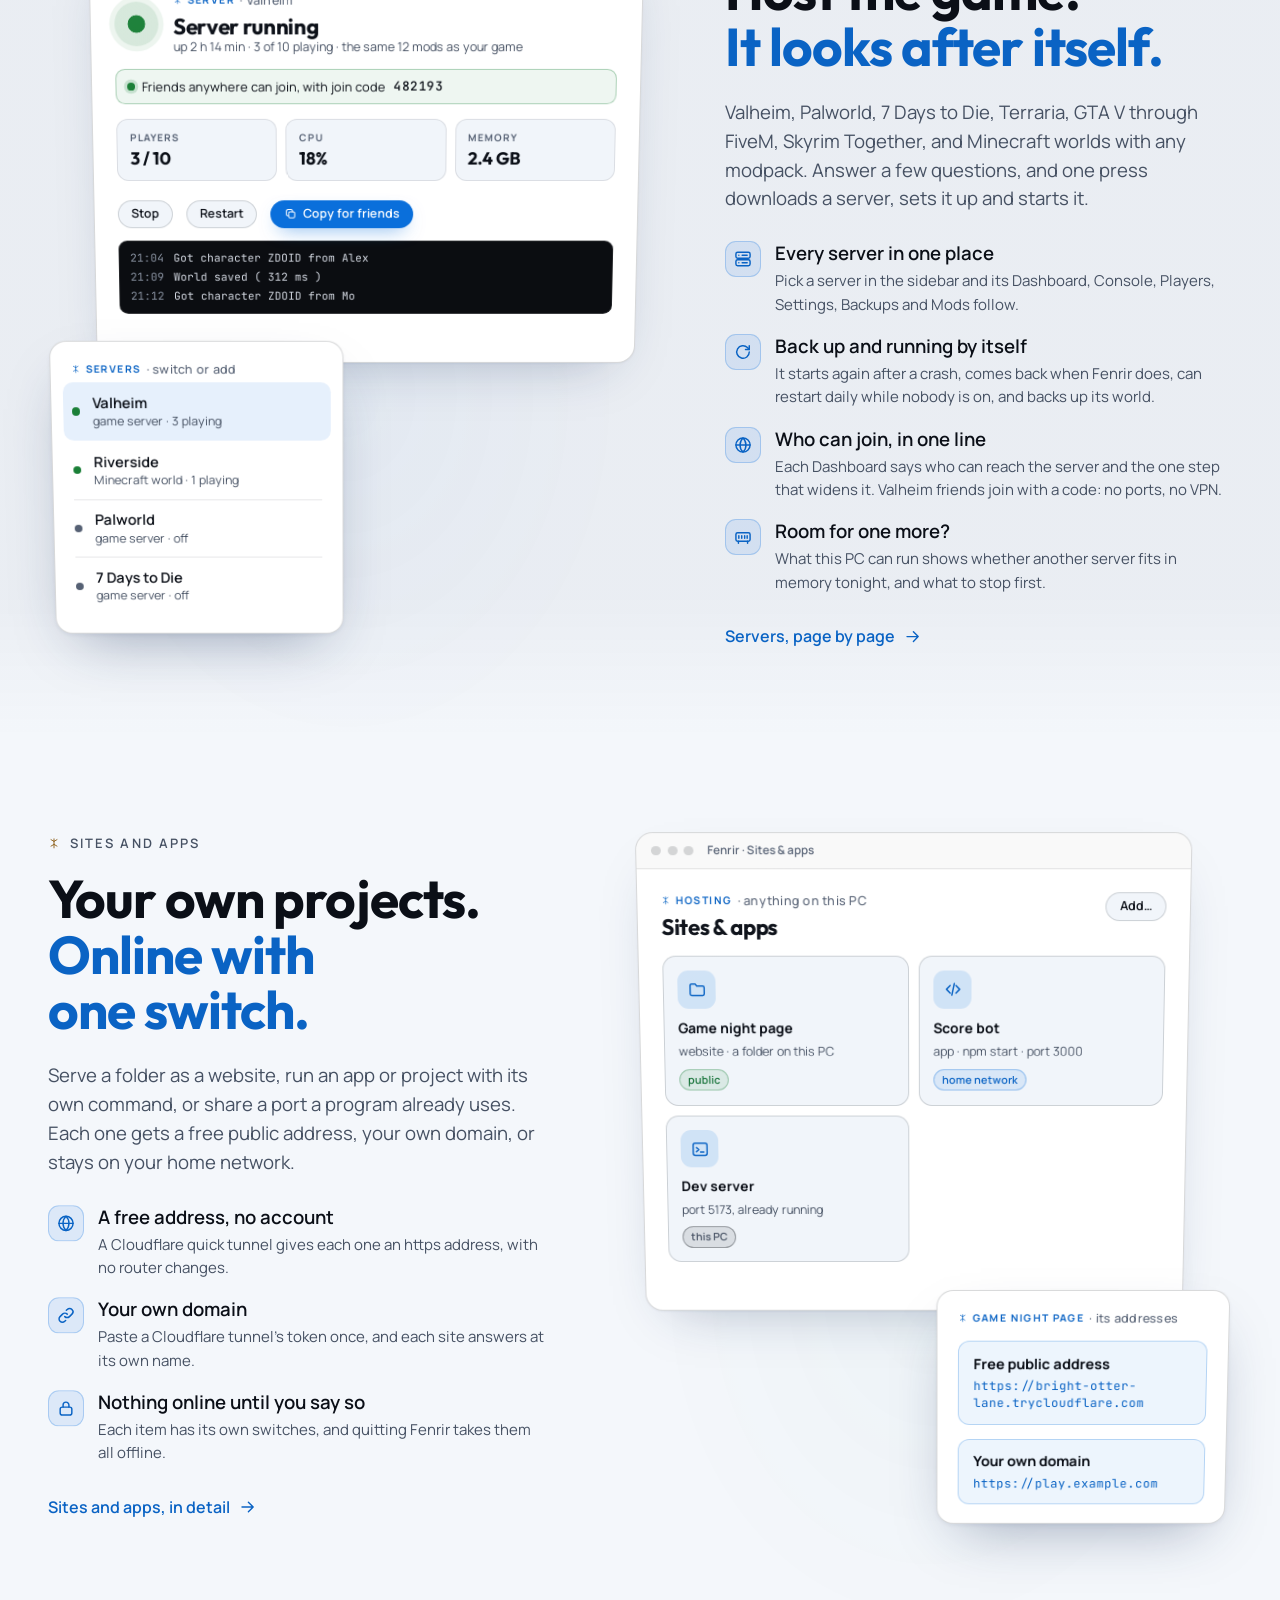
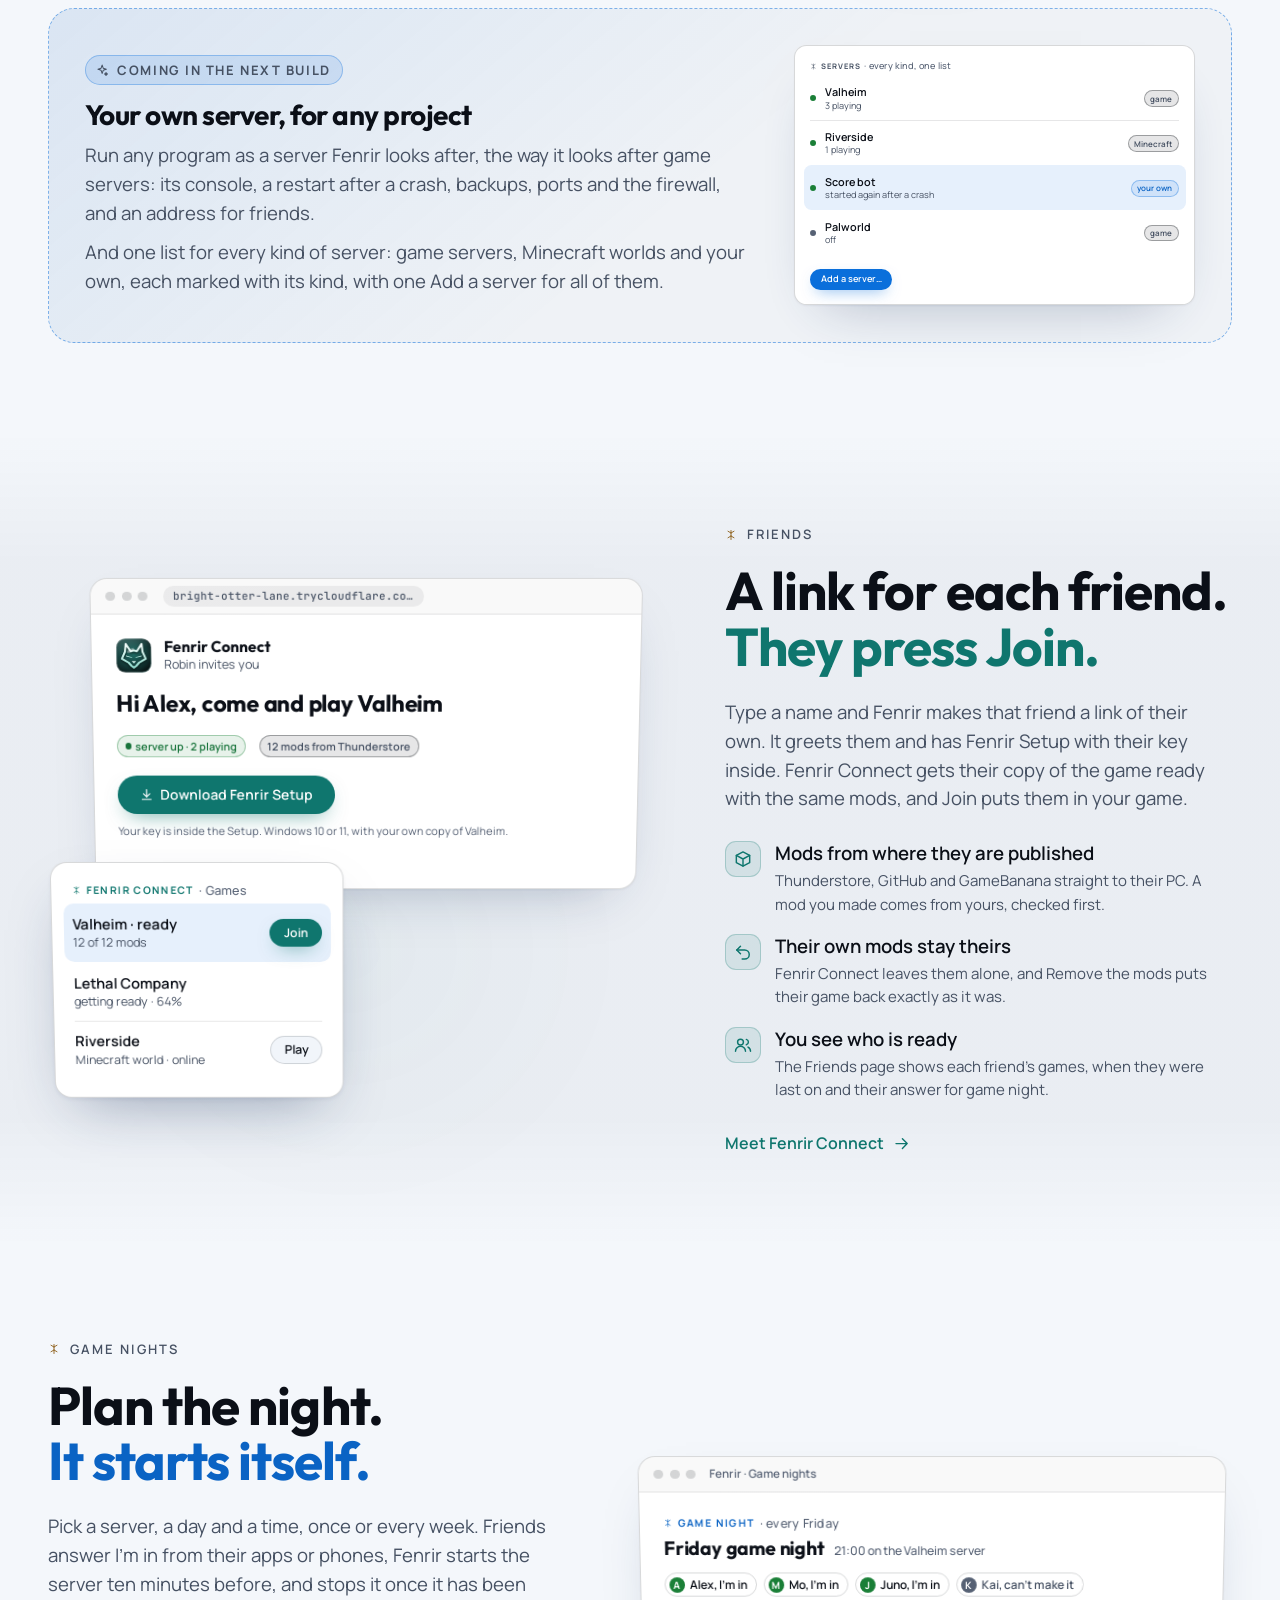
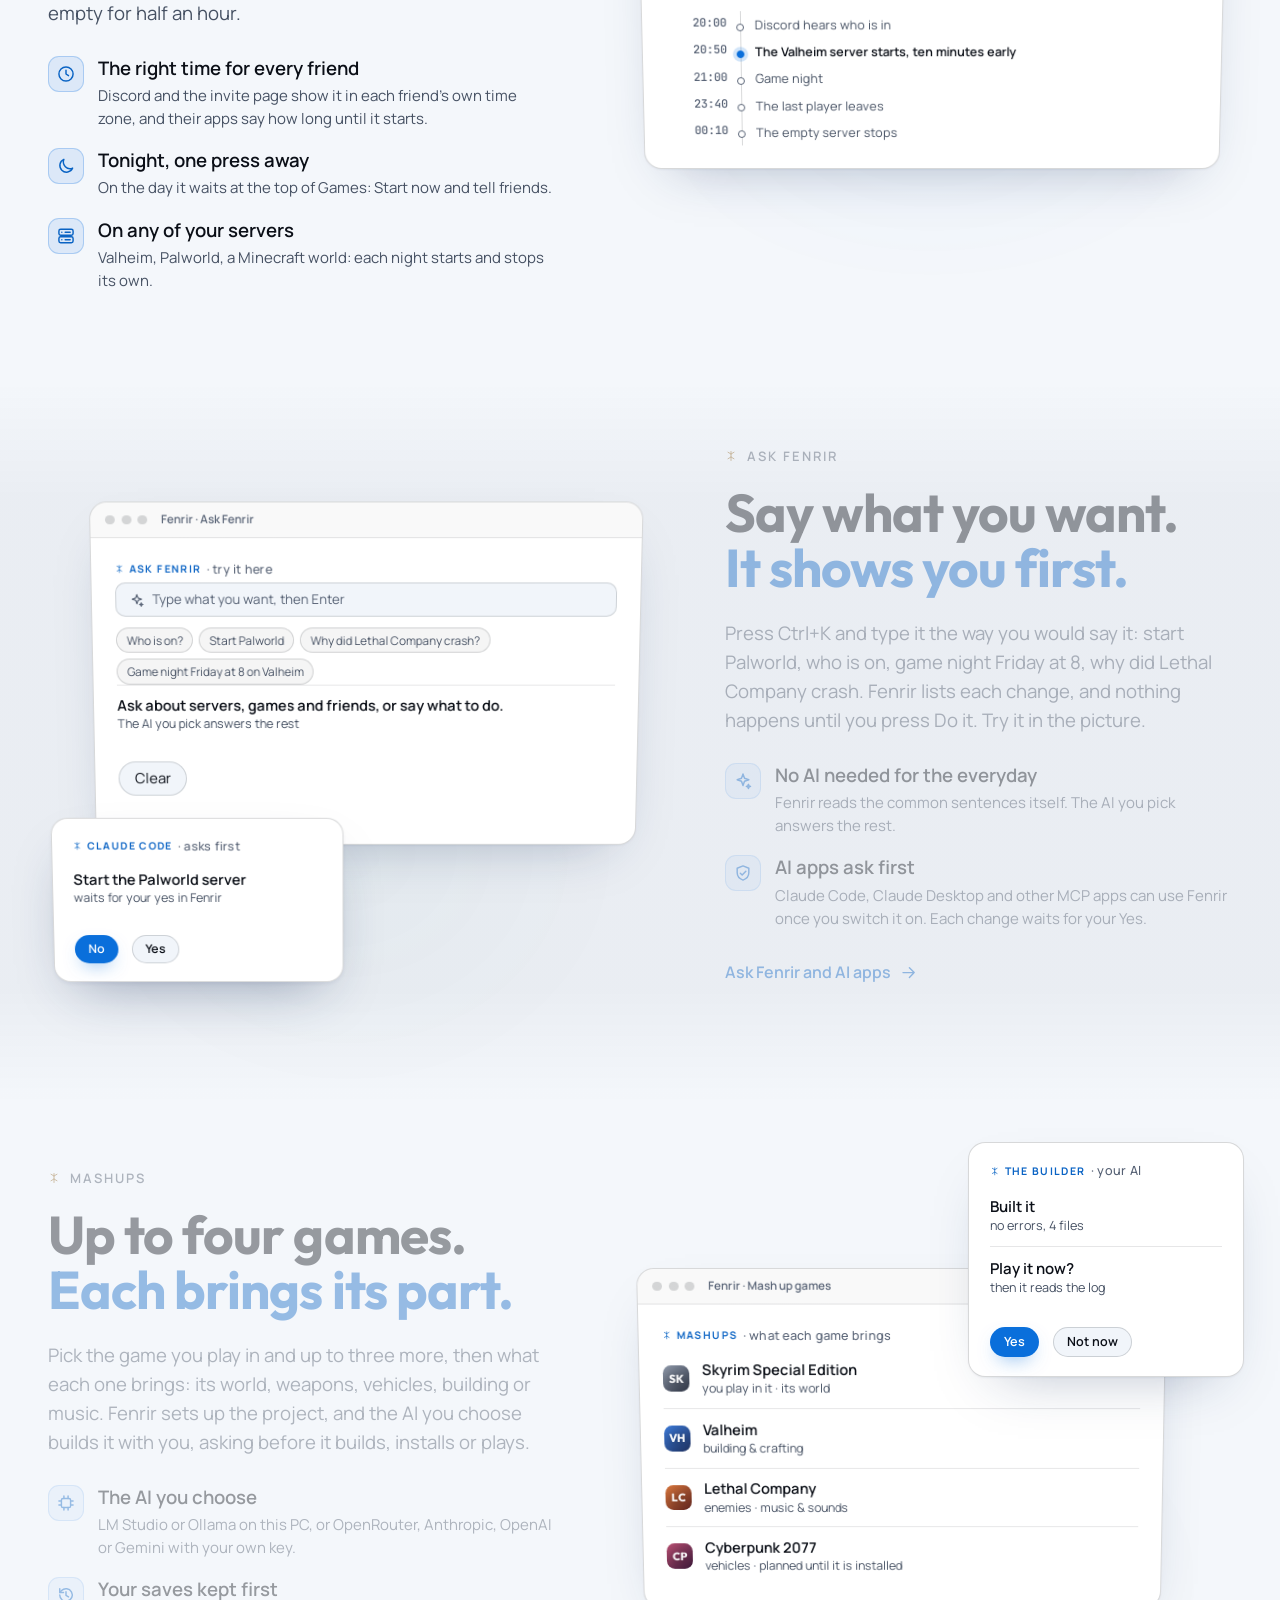
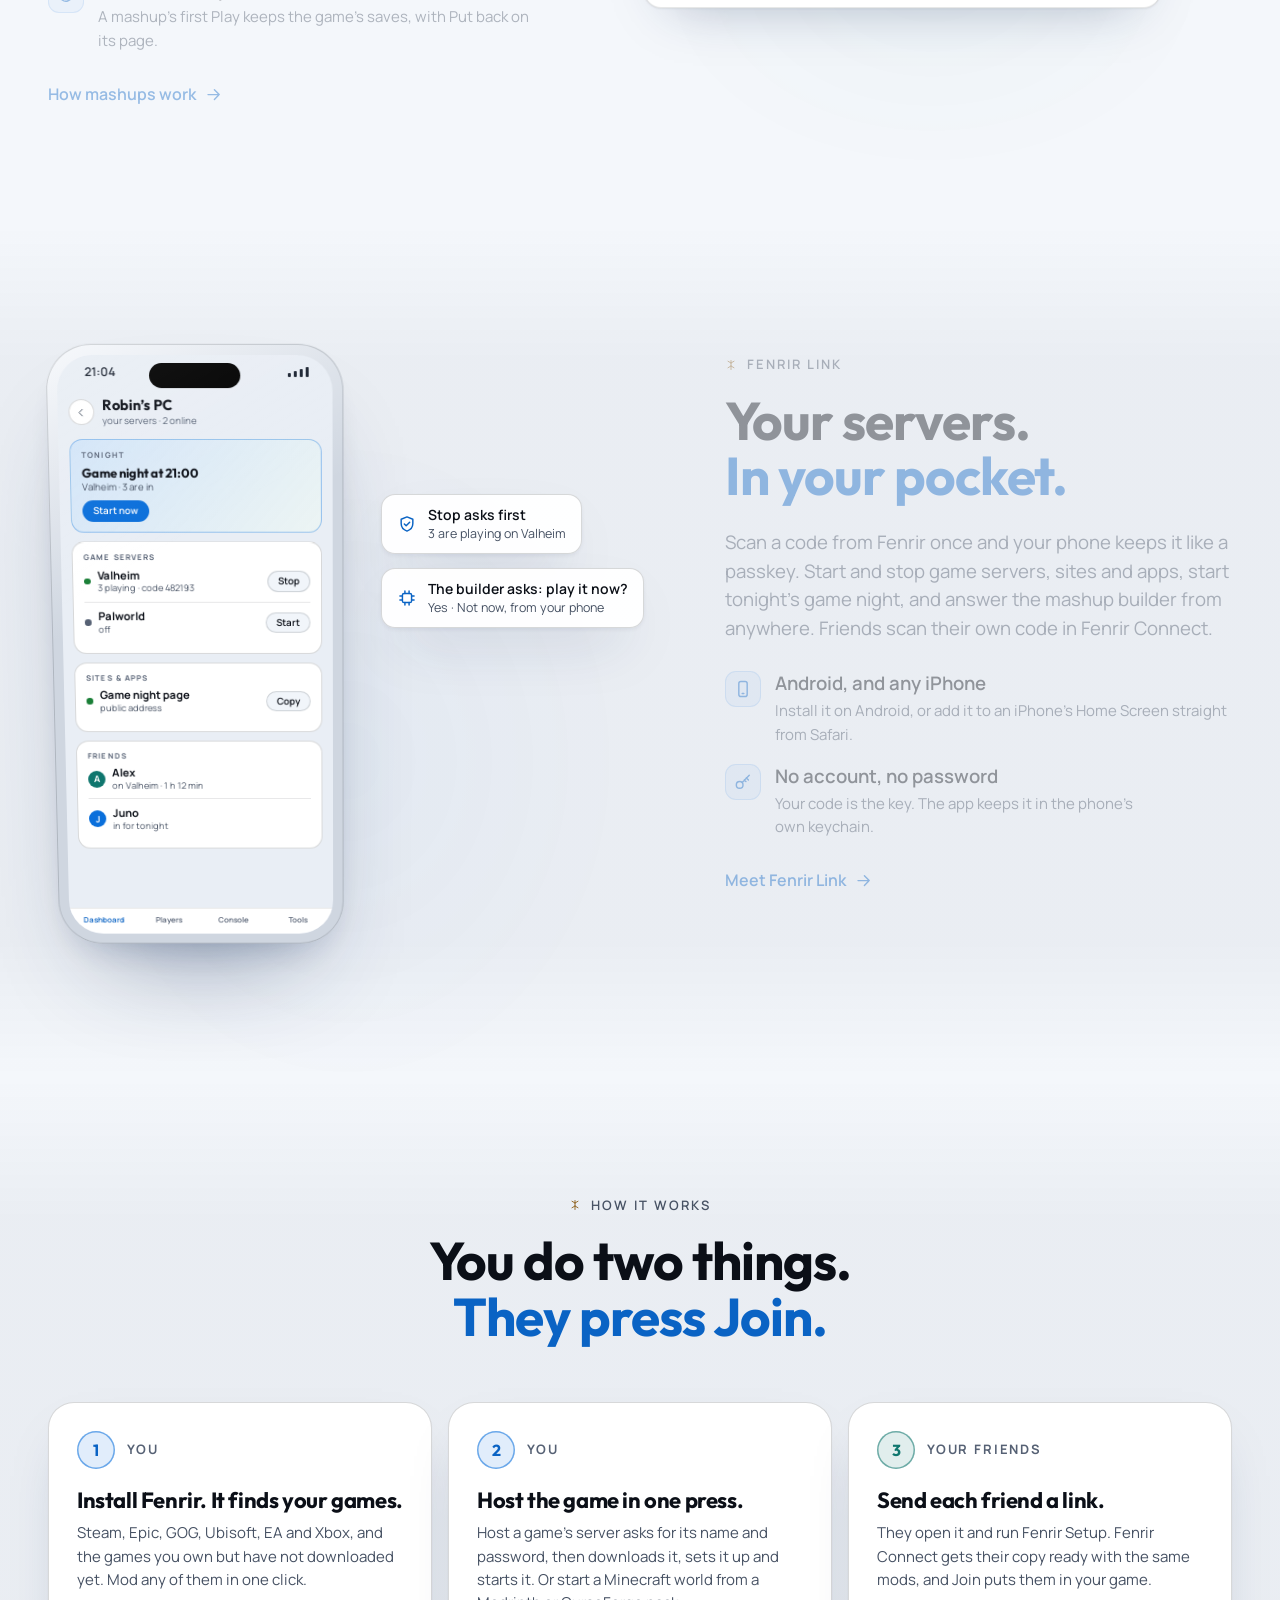
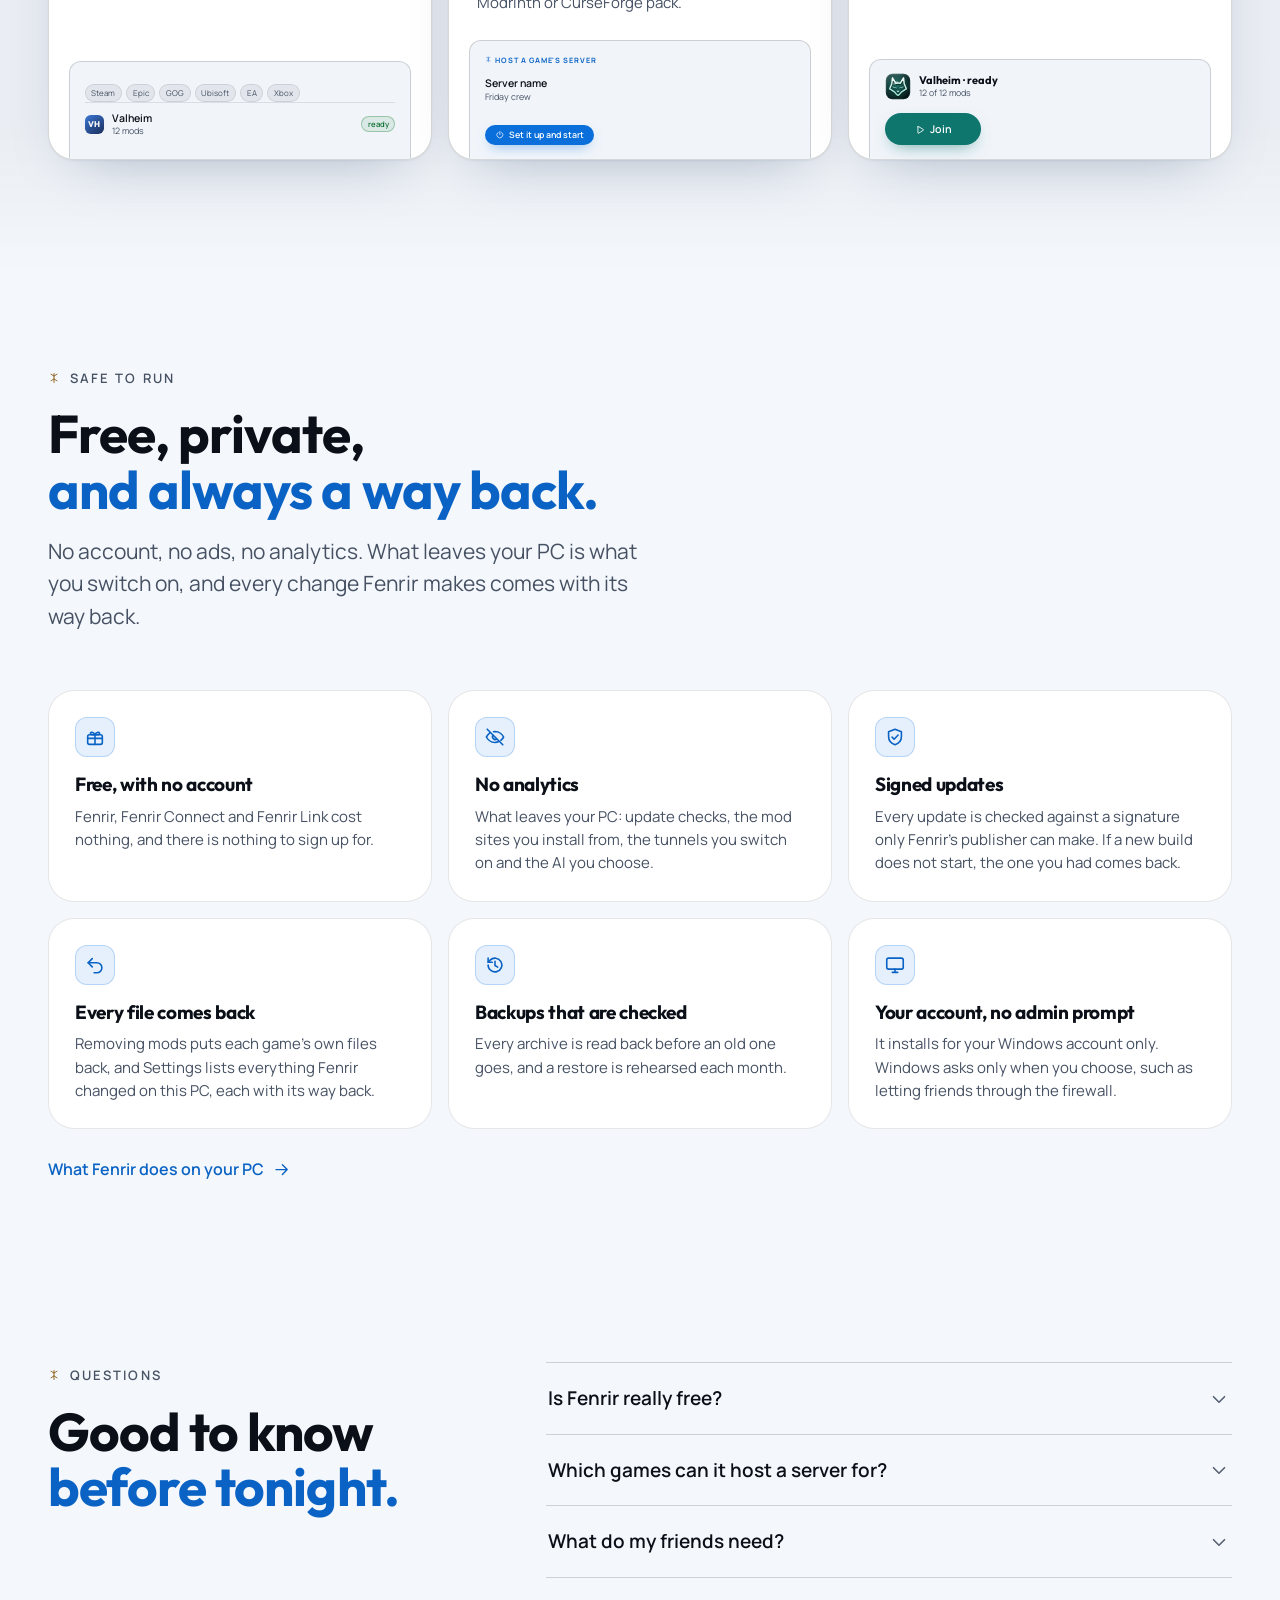
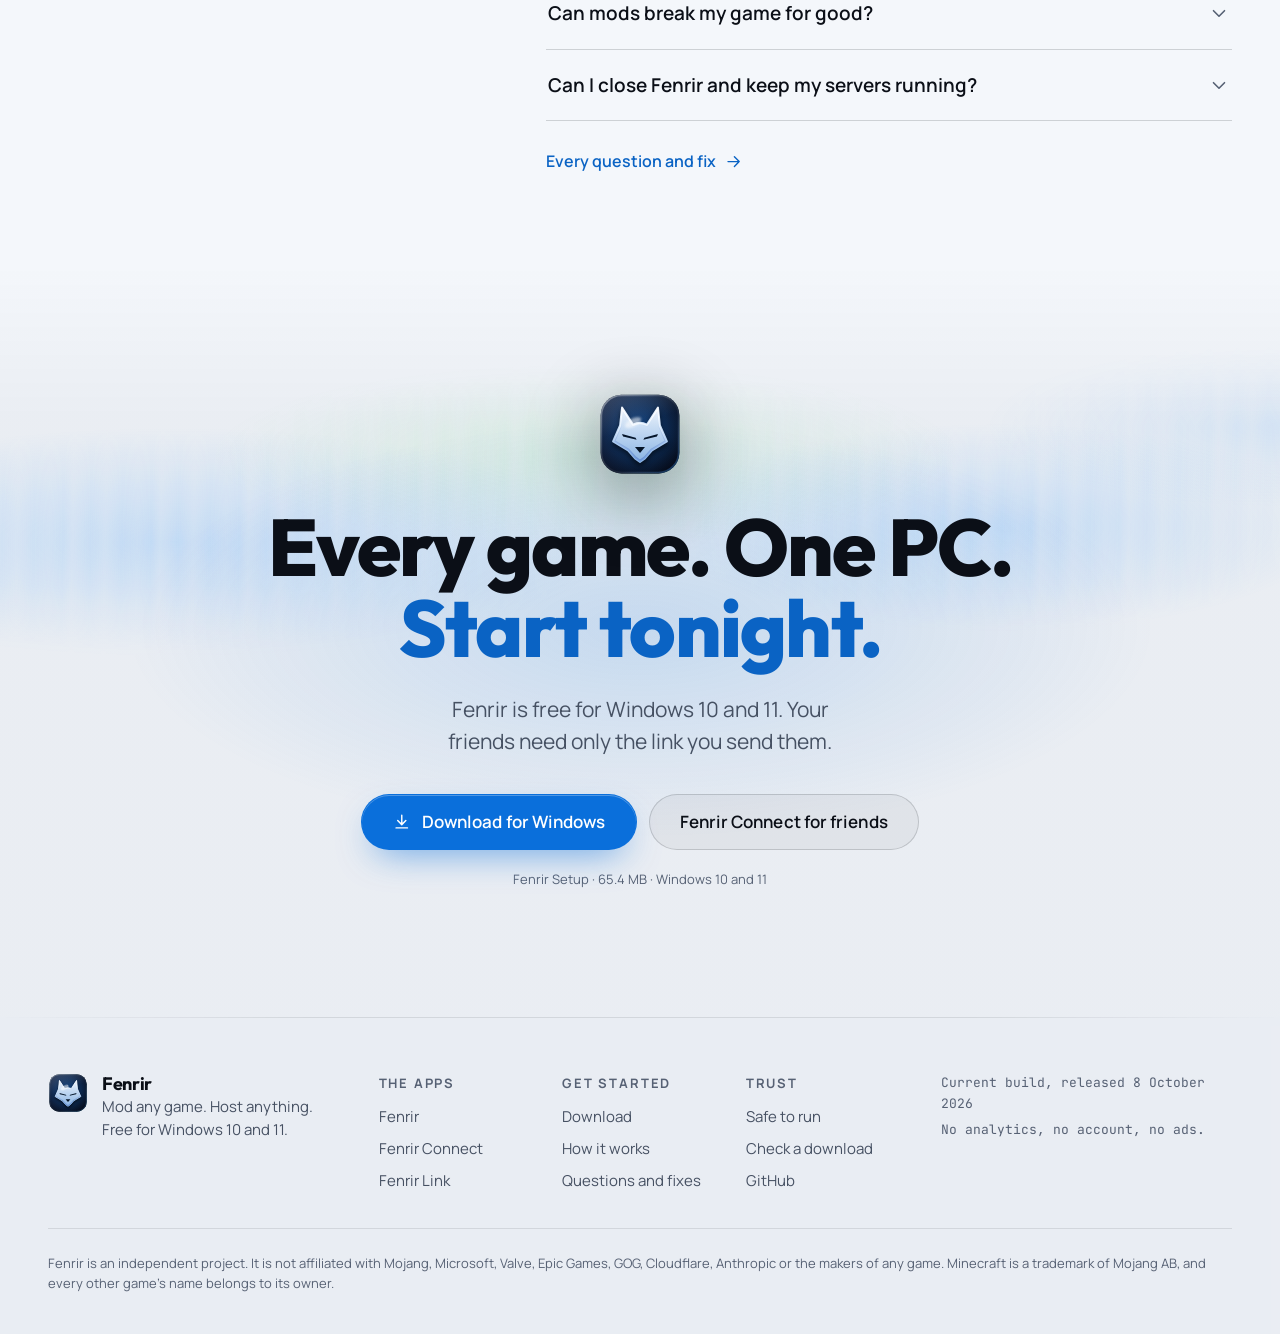
==== commit 38a1efe2: "Only the next-build block speaks of the next build A comment on the home page named the coming featu" ====
--- a/index.html
+++ b/index.html
@@ -333,7 +333,7 @@
     </div>
   </section>
 
-  <!-- Any project: sites and apps today, your own server next -->
+  <!-- Any project: sites and apps (what the next build adds is only in the aside below) -->
   <section class="scene" id="projects" aria-labelledby="t-projects">
     <div class="wrap scene__grid">
       <div class="scene__copy">
--- a/assets/site.css
+++ b/assets/site.css
@@ -319,7 +319,6 @@
 .title--xl { font-size: var(--fs-h1); font-weight: 800; line-height: 1.02; letter-spacing: -.022em; }
 .line { display: block; }
 .accent { color: var(--accent-text); text-shadow: var(--accent-glow); }
-.h3 { font-size: var(--fs-h3); line-height: 1.14; letter-spacing: -.012em; margin-bottom: 14px; }
 .lead { font-size: var(--fs-lead); line-height: 1.55; color: var(--ink-2); max-width: 38rem; }
 .copy { color: var(--ink-2); max-width: 34rem; }
 .copy b, .copy strong, .lead b { color: var(--ink); font-weight: 600; }
@@ -340,13 +339,6 @@
   background: var(--raise); color: var(--ink);
   font: 500 .8em/1 var(--font-mono);
 }
-.facts { display: flex; flex-wrap: wrap; gap: 8px; margin-top: 26px; }
-.facts li {
-  display: inline-flex; align-items: center; gap: 7px;
-  padding: 7px 13px; border: 1px solid var(--line-2); border-radius: var(--r-pill);
-  font-size: .875rem; font-weight: 500; color: var(--ink-2);
-}
-.facts .i { color: var(--accent-text); width: 1.05em; height: 1.05em; }
 
 /* ---------- 4. Buttons --------------------------------------------------- */
 .btn {
@@ -557,7 +549,6 @@
 .hero__title .w { display: inline-block; }
 .hero__lead { margin-top: 26px; max-width: 39rem; font-size: var(--fs-lead); color: var(--ink-2); }
 .hero__cta { display: flex; flex-wrap: wrap; justify-content: center; gap: 12px; margin-top: 34px; }
-.hero__meta { margin-top: 18px; font-size: var(--fs-xs); color: var(--ink-3); letter-spacing: .02em; }
 .hero__stage { position: relative; isolation: isolate; width: min(100% - 2 * var(--gutter), 1240px); margin: clamp(36px, 5.5vh, 72px) auto 0; }
 .hero__glow {
   position: absolute; inset: -16% -10% 4%; z-index: -1; pointer-events: none;
@@ -582,8 +573,6 @@
   .scene__grid { grid-template-columns: minmax(0, 11fr) minmax(0, 13fr); }
   .scene--flip .scene__grid { grid-template-columns: minmax(0, 13fr) minmax(0, 11fr); }
   .scene--flip .scene__copy { order: 2; }
-  .scene__visual--bleed { margin-right: calc(-1 * clamp(0px, (100vw - var(--max)) / 2 - 32px, 110px)); }
-  .scene--flip .scene__visual--bleed { margin-right: 0; margin-left: calc(-1 * clamp(0px, (100vw - var(--max)) / 2 - 32px, 110px)); }
 }
 .glow {
   position: absolute; inset: -18% -14%; z-index: -1; pointer-events: none;
@@ -604,42 +593,12 @@
   content: ""; position: absolute; inset: 0; z-index: 3; pointer-events: none; border-radius: inherit;
   background: linear-gradient(158deg, var(--sheen) 0%, transparent 30%), linear-gradient(to bottom, rgb(255 255 255 / .06), transparent 2px);
 }
-.frame__bar { position: relative; z-index: 2; display: flex; align-items: center; gap: 7px; height: 34px; padding: 0 14px; background: var(--win-bar); border-bottom: 1px solid var(--win-line); }
-.frame__bar i { width: 10px; height: 10px; flex: none; border-radius: 50%; background: var(--win-dot); }
-.frame__bar b { margin-left: 10px; font: 600 12px/1 var(--font-body); letter-spacing: .01em; color: var(--win-ink); white-space: nowrap; overflow: hidden; text-overflow: ellipsis; }
-.frame__view { position: relative; background: var(--win-bg); }
-.frame__view img { width: 100%; height: auto; }
-.frame--adaptive { background: var(--awin-bg); border-color: var(--awin-line); }
-.frame--adaptive .frame__bar { background: var(--awin-bar); border-color: var(--awin-line); }
-.frame--adaptive .frame__bar i { background: var(--awin-dot); }
-.frame--adaptive .frame__bar b { color: var(--awin-ink); }
-.frame--adaptive .frame__view { background: var(--awin-bg); }
-.frame--invert { background: var(--iwin-bg); border-color: var(--iwin-line); }
-.frame--invert .frame__bar { background: var(--iwin-bar); border-color: var(--iwin-line); }
-.frame--invert .frame__bar i { background: var(--iwin-dot); }
-.frame--invert .frame__bar b { color: var(--iwin-ink); }
-.frame--invert .frame__view { background: var(--iwin-bg); }
-.frame.is-plain { background: var(--win-bg); border-color: var(--win-line); }
-.frame.is-plain .frame__bar { background: var(--win-bar); border-color: var(--win-line); }
-.frame.is-plain .frame__bar i { background: var(--win-dot); }
-.frame.is-plain .frame__bar b { color: var(--win-ink); }
-.frame.is-plain .frame__view { background: var(--win-bg); }
-.frame.is-empty .frame__view { aspect-ratio: 16 / 10; background: linear-gradient(var(--win-line) 1px, transparent 1px) 0 0 / 32px 32px, linear-gradient(90deg, var(--win-line) 1px, transparent 1px) 0 0 / 32px 32px, var(--win-bg); }
-.frame.is-empty .frame__view img { display: none; }
-.frame.is-empty .frame__view::after { content: attr(data-name); position: absolute; inset: 0; display: grid; place-items: center; font: 700 1.25rem/1 var(--font-display); color: var(--win-ink); }
-/* the friends' app cropped to its Dashboard's world card and Play (y about 165 to 845 of the 1600 px shot) */
-.shot-play { aspect-ratio: 2160 / 680; object-fit: cover; object-position: 50% 18%; }   /* the world card and Play */
-/* Settings, cropped to the Behaviour card: x 1666 to 2826 and y 708 to 1770 of the 2880 x 1800 shot */
-.frame__crop { aspect-ratio: 1160 / 1062; overflow: hidden; }
-.frame__crop img { position: absolute; left: -143.62%; top: -66.67%; width: 248.28%; max-width: none; height: auto; }
-@media (max-width: 599px) { .frame { border-radius: 12px; } .frame__bar { height: 26px; gap: 5px; padding: 0 10px; } .frame__bar i { width: 7px; height: 7px; } .frame__bar b { font-size: 10px; margin-left: 6px; } }
+.frame.is-plain { background: var(--win-bg); border-color: var(--win-line); }   
+@media (max-width: 599px) { .frame { border-radius: 12px; }    }
 /* a whole window shrinks to unreadable text on a phone: there it shows its upper part, past the sidebar, at a size that reads */
 @media (max-width: 599px) {
   :root { --scene-pad: 48px; }
-  .scene__grid { gap: 32px; }
-  .frame__view:not(.frame__crop):has(img[width="2880"]), .frame__view:not(.frame__crop):has(img[width="2160"]) { aspect-ratio: 1; overflow: hidden; }
-  .frame__view:not(.frame__crop):has(img[width="2880"]) img { position: absolute; left: -42%; top: 0; width: 290%; max-width: none; }  /* Fenrir: its main column, past the sidebar, text at about 0.7 */
-  .frame__view:not(.frame__crop):has(img[width="2160"]) img { position: absolute; left: -10%; top: 0; width: 230%; max-width: none; }  /* Fenrir Connect */
+  .scene__grid { gap: 32px; }    /* Fenrir Connect */
 }
 
 /* phone */
@@ -670,10 +629,6 @@
 .chip b { display: block; font-weight: 600; }
 .chip small { display: block; margin-top: 2px; font-size: .78rem; color: var(--ink-2); }
 .chip > .i { width: 20px; height: 20px; color: var(--accent-text); }
-.chip--static { position: relative; }
-.dot { width: 9px; height: 9px; flex: none; border-radius: 50%; background: var(--ice); box-shadow: 0 0 0 4px rgb(var(--ice-rgb) / .16); }
-.dot--ok { background: var(--ok); box-shadow: 0 0 0 4px rgb(var(--ok-rgb) / .16); }
-.dot--warn { background: var(--warn); box-shadow: 0 0 0 4px rgb(var(--warn-rgb) / .16); }
 @media (max-width: 599px) {
   .chip { padding: 8px 11px; gap: 8px; font-size: .75rem; border-radius: 11px; white-space: normal; max-width: 72%; }
   .chip small { font-size: .6875rem; }
@@ -681,32 +636,7 @@
 }
 
 /* ---------- 11. Line illustrations (24 grid, 1.75 stroke, round caps) ---- */
-.ill { width: 100%; height: auto; overflow: visible; }
-.ill .s { fill: none; stroke: var(--ink-2); stroke-width: 1.75; stroke-linecap: round; stroke-linejoin: round; vector-effect: non-scaling-stroke; }
-.ill .s-2 { stroke: var(--ink-3); }
-.ill .s-q { stroke: var(--line-2); }
-.ill .s-ice { stroke: var(--ice); }
-.ill .s-teal { stroke: var(--teal); }
-.ill .s-ink { stroke: var(--ice-ink); stroke-width: 2.5; }
-.ill .s-dash { stroke-dasharray: 2 7; }
-.ill .f-panel { fill: var(--raise); }
-.ill .f-deep { fill: var(--ground-deep); }
-.ill .f-ice { fill: var(--ice); }
-.ill .f-ice-glow { fill: rgb(var(--ice-rgb) / .22); }
-.ill .f-teal { fill: var(--teal); }
-.ill .f-star { fill: var(--ink-3); }
-.ill-label { font: 600 17px/1 var(--font-body); fill: var(--ink-2); letter-spacing: .01em; }
-.ill-label--hi { fill: var(--ink); }
-.ill-tag { font: 500 13px/1 var(--font-mono); fill: var(--ink-3); }
-@media (max-width: 599px) { .ill-label { font-size: 24px; } .ill-tag { font-size: 18px; } }
-.pkt { animation: travel 3.6s var(--ease-in-out) infinite; }
-.pkt--2 { animation-delay: 1.2s; }
-.pkt--3 { animation-delay: 2.4s; }
-.orbit { transform-box: view-box; transform-origin: 260px 260px; animation: orbit 60s linear infinite; }
-.blink { animation: twinkle 3.4s ease-in-out infinite alternate; }
-.blink--2 { animation-delay: 1.1s; }
-.blink--3 { animation-delay: 2.3s; }
-[data-idle] .pkt, [data-idle] .orbit, [data-idle] .blink, [data-idle] .m-caret { animation-play-state: paused; }
+[data-idle] .m-caret { animation-play-state: paused; }
 
 /* ---------- 12. UI mockups (theme-aware, sized by their container) ------- */
 .mock { position: relative; container-type: inline-size; }
@@ -732,8 +662,6 @@
 .m-row b { display: block; font-weight: 600; white-space: nowrap; overflow: hidden; text-overflow: ellipsis; }
 .m-av { flex: none; display: grid; place-items: center; width: 2.25em; height: 2.25em; border-radius: .7em; background: var(--ice); color: var(--ice-ink); font-weight: 700; font-size: .92em; }
 .m-av--sm { width: 1.9em; height: 1.9em; border-radius: 50%; font-size: .8em; }
-.m-av--lg { width: 3.4em; height: 3.4em; border-radius: .9em; font: 700 1.5em/1 var(--font-display); }
-.m-av--ok { background: var(--ok); color: var(--raise); }
 .m-btn { display: inline-flex; align-items: center; justify-content: center; gap: .45em; min-height: 2.35em; padding: 0 1.05em; border-radius: 99em; border: 1px solid var(--line-2); background: var(--raise-2); color: var(--ink); font-size: .84em; font-weight: 600; white-space: nowrap; }
 .m-btn .i { width: 1.1em; height: 1.1em; }
 .m-btn--p { background: var(--ice); border-color: transparent; color: var(--ice-ink); box-shadow: 0 .6em 1.6em -.7em rgb(var(--ice-rgb) / .7); }
@@ -748,7 +676,8 @@
 .m-bar i { display: block; height: 100%; border-radius: inherit; background: var(--ice); transform-origin: left center; transform: scaleX(var(--p, .5)); }
 .m-field { display: flex; align-items: center; gap: .6em; min-height: 2.6em; padding: 0 .95em; border: 1px solid var(--line-2); border-radius: .75em; background: var(--raise-2); color: var(--ink); font-size: .9em; }
 .m-field .i { color: var(--ink-3); }
-.m-caret { width: 1.5px; height: 1.2em; background: var(--ice); animation: caret 1.1s steps(1) infinite; }
+.m-caret { width: 1.5px; height: 1.2em; background: var(--ice); }
+.is-live .m-caret { animation: caret 1.1s steps(1) infinite; }   /* it blinks only while its scene is near the screen (motion.js), never off it */
 .m-mono { font-family: var(--font-mono); font-size: .84em; overflow-wrap: anywhere; color: var(--ink); }
 .m-checks { display: grid; gap: .55em; margin-top: 1.1em; }
 .m-checks li { display: flex; align-items: center; gap: .6em; font-size: .88em; color: var(--ink-2); }
@@ -757,9 +686,6 @@
 .m-seg { display: inline-flex; padding: .2em; gap: .15em; border-radius: 99em; background: rgb(var(--ink-rgb) / .06); border: 1px solid var(--line); }
 .m-seg i { font-style: normal; padding: .3em .85em; border-radius: 99em; font-size: .76em; font-weight: 600; color: var(--ink-2); white-space: nowrap; }
 .m-seg i.is-on { background: var(--raise); color: var(--ink); box-shadow: 0 1px 3px rgb(0 0 0 / .25); }
-.m-file { display: flex; align-items: center; gap: .9em; margin-top: 1.1em; padding: .9em 1em; border: 1px dashed var(--line-2); border-radius: .9em; background: rgb(var(--ice-rgb) / .04); }
-.m-file > div { min-width: 0; flex: 1; }
-.m-file b { display: block; font-weight: 600; overflow-wrap: anywhere; }
 .m-ic { flex: none; display: grid; place-items: center; width: 2.6em; height: 2.6em; border-radius: .75em; background: rgb(var(--ice-rgb) / .14); color: var(--ice-text); }
 .m-ic .i { width: 1.35em; height: 1.35em; }
 .m-link { margin-top: 1em; padding: .85em 1em; border-radius: .8em; background: rgb(var(--ice-rgb) / .07); border: 1px solid rgb(var(--ice-rgb) / .25); }
@@ -789,7 +715,7 @@
 .m-find::before { content: ""; position: absolute; left: 0; top: 0; bottom: 0; width: .28em; background: var(--sev, var(--ice)); }
 .m-find > div { min-width: 0; flex: 1 1 14em; }
 .m-find b { display: block; font-weight: 600; }
-.m-find--bad { --sev: var(--bad); } .m-find--warn { --sev: var(--warn); } .m-find--info { --sev: var(--ice); }
+.m-find--bad { --sev: var(--bad); }  
 .m-head { display: flex; align-items: flex-start; justify-content: space-between; gap: 1em; flex-wrap: wrap; }
 .m-pass { display: flex; align-items: center; gap: .6em; margin-top: .9em; font-size: .86em; color: var(--ok-text); }
 .m-pass .i { width: 1.2em; height: 1.2em; }
@@ -823,79 +749,35 @@
 .m-tags b { color: var(--ink); font-weight: 600; }
 /* console: dark in both themes, like the app's console */
 .m-console { position: relative; overflow: hidden; border-radius: var(--r-lg); background: var(--console-bg); border: 1px solid var(--win-line); box-shadow: var(--shadow-frame); color: var(--console-ink); }
-.m-console__bar { display: flex; align-items: center; gap: .5em; padding: .8em 1em; border-bottom: 1px solid var(--win-line); flex-wrap: wrap; }
-.m-console__bar .m-seg { background: rgb(255 255 255 / .05); border-color: var(--win-line); }
-.m-console__bar .m-seg i { color: var(--console-dim); }
-.m-console__bar .m-seg i.is-on { background: rgb(255 255 255 / .1); color: var(--console-ink); box-shadow: none; }
-.m-console__search { margin-left: auto; display: inline-flex; align-items: center; gap: .5em; padding: .35em .8em; border-radius: 99em; border: 1px solid var(--win-line); font: 500 .8em/1.2 var(--font-mono); color: var(--console-ink); }
-.m-console__search .i { color: var(--console-dim); }
 .m-console ol { padding: .9em 1.1em 3.6em; display: grid; gap: .32em; font: 400 .82em/1.55 var(--font-mono); }
 .m-console li { display: grid; grid-template-columns: 5.6em minmax(0, 1fr); gap: .7em; }
 .m-console li > span { min-width: 0; overflow-wrap: anywhere; }
 .m-console time { color: var(--console-dim); }
-.m-console .lv-warn { color: var(--console-warn); }
-.m-console .lv-dim { color: var(--console-dim); }
 .m-console mark { background: var(--console-mark); color: var(--console-hi); border-radius: 3px; padding: 0 .15em; }
 .m-console u { color: var(--console-link); text-decoration-thickness: 1px; text-underline-offset: .2em; }
-.m-console__prompt { position: relative; display: flex; align-items: center; gap: .6em; margin: 0 1em 1em; padding: .6em .8em; border-radius: .7em; border: 1px solid rgb(121 192 255 / .45); font: 500 .8em/1.2 var(--font-mono); }
-.m-console__prompt::before { content: ">"; color: var(--console-link); }
-.m-console__sugg { position: absolute; left: 3.4em; bottom: 3.7em; min-width: 12em; padding: .35em; border-radius: .7em; background: var(--console-pop); border: 1px solid var(--win-line); box-shadow: 0 1em 2.4em -1em rgb(0 0 0 / .8); font: 500 .78em/1.3 var(--font-mono); }
-.m-console__sugg span { display: block; padding: .45em .7em; border-radius: .45em; color: var(--console-dim); }
-.m-console__sugg span:first-child { background: var(--console-mark); color: var(--console-ink); }
-
-.m-stage { display: grid; grid-template-columns: repeat(5, minmax(0, 1fr)); gap: .25em; margin: .4em 0 .3em; max-width: 12em; }
-.m-stage i { height: .32em; border-radius: 99em; background: rgb(var(--ink-rgb) / .12); }
-.m-stage i.is-done { background: var(--ok); }
-.m-stage i.is-now { background: var(--ice); }
 .m-chart { width: 100%; height: auto; margin-top: 1em; overflow: visible; }
 .m-chart .grid { stroke: var(--line); stroke-width: 1; vector-effect: non-scaling-stroke; }
-.m-chart .axis { font: 500 9px/1 var(--font-mono); fill: var(--ink-3); }
 .m-chart .line { fill: none; stroke: var(--ice); stroke-width: 2; stroke-linejoin: round; stroke-linecap: round; vector-effect: non-scaling-stroke; }
-.m-chart .area { fill: rgb(var(--ice-rgb) / .12); }
-.m-chart .mk { stroke-width: 1; stroke-dasharray: 2 3; vector-effect: non-scaling-stroke; }
-.m-chart .mk--bad { stroke: var(--bad); } .m-chart .mk--ice { stroke: var(--ice); } .m-chart .mk--warn { stroke: var(--warn); }
-.m-chart .pt--bad { fill: var(--bad); } .m-chart .pt--ice { fill: var(--ice); } .m-chart .pt--warn { fill: var(--warn); }
+.m-chart .area { fill: rgb(var(--ice-rgb) / .12); }    
 .m-chart .off { fill: rgb(var(--ink-rgb) / .04); }
-.m-legend { display: flex; flex-wrap: wrap; gap: .4em 1.1em; margin-top: .7em; font-size: .76em; color: var(--ink-2); }
-.m-legend span { display: inline-flex; align-items: center; gap: .45em; }
-.m-cloud { display: flex; flex-wrap: wrap; gap: .45em; margin-top: 1em; }
-.m-cloud li { display: inline-flex; align-items: center; gap: .45em; padding: .35em .8em; border-radius: 99em; border: 1px solid var(--line-2); font-size: .8em; color: var(--ink-2); white-space: nowrap; }
-.m-cloud li::before { content: ""; width: .5em; height: .5em; border-radius: 50%; background: var(--ok); }
-.m-cloud li.is-warn { color: var(--ink); border-color: rgb(var(--warn-rgb) / .5); background: rgb(var(--warn-rgb) / .08); }
-.m-cloud li.is-warn::before { background: var(--warn); }
 .m-url { flex: 1; min-width: 0; max-width: 24em; margin-left: .8em; padding: .28em .9em; border-radius: 99em; background: rgb(var(--ink-rgb) / .06); font: 500 .74em/1.3 var(--font-mono); color: var(--ink-2); white-space: nowrap; overflow: hidden; text-overflow: ellipsis; }
-.m-note { margin-top: 1em; padding: .8em 1em; border-radius: .8em; background: rgb(var(--warn-rgb) / .08); border: 1px solid rgb(var(--warn-rgb) / .35); font-size: .88em; }
-.m-note small { display: block; margin-bottom: .15em; font-size: .72em; font-weight: 700; letter-spacing: .12em; text-transform: uppercase; color: var(--warn-text); }
 .m-fine { margin-top: .9em; font-size: .76em; color: var(--ink-3); }
 .m-h--xl { font-size: 1.6em; line-height: 1.12; margin: .7em 0 .35em; }
-.m-you { display: flex; align-items: center; gap: 1em; margin-top: .6em; }
-.m-you > div { min-width: 0; }
-.m-kbd { flex: none; padding: .2em .55em; border-radius: .45em; border: 1px solid var(--line-2); border-bottom-width: 2px; font: 500 .72em/1.2 var(--font-mono); color: var(--ink-2); }
 .m-row.is-hi { margin: 0 -.6em; padding-inline: .6em; border-radius: .7em; border-top-color: transparent; background: rgb(var(--ice-rgb) / .1); }
 .m-row.is-hi + .m-row { border-top-color: transparent; }
 .m-row > .i { color: var(--ink-3); }
 .m-row mark { background: none; color: var(--ice-text); }
-.m-foot { margin-top: 1em; padding-top: .8em; border-top: 1px solid var(--line); font-size: .76em; color: var(--ink-3); }
 .m-dl { display: grid; grid-template-columns: auto minmax(0, 1fr); gap: .35em 1em; margin-top: 1em; padding: .9em 1em; border-radius: .8em; background: var(--raise-2); font-size: .86em; }
 .m-dl span { color: var(--ink-3); }
 .m-badge { display: inline-grid; place-items: center; width: 1.7em; height: 1.7em; border-radius: 50%; background: var(--teal); color: var(--teal-ink); font: 700 .78em/1 var(--font-display); box-shadow: 0 0 0 .3em rgb(var(--teal-rgb) / .22); }
 .m-more { display: inline-flex; align-items: center; gap: .6em; margin-top: 1em; font-size: .9em; font-weight: 600; color: var(--ice-text); }
 .m-more u { text-decoration-thickness: 1px; text-underline-offset: .2em; }
 .m-answer { margin-top: 1em; padding: .8em 1em; border-radius: .8em; background: rgb(var(--ok-rgb) / .08); border: 1px solid rgb(var(--ok-rgb) / .3); font-size: .86em; color: var(--ink); }
-.m-answer small { display: block; font-size: .78em; font-weight: 700; color: var(--ok-text); }
-.m-pic { display: block; width: 100%; height: auto; margin-top: .8em; border-radius: .7em; }
-.m-pic .sky-a { stop-color: rgb(var(--ice-rgb) / .55); } .m-pic .sky-b { stop-color: var(--raise-2); }
-.m-pic .sun { fill: var(--warn); } .m-pic .hill-a { fill: rgb(var(--ok-rgb) / .6); } .m-pic .hill-b { fill: rgb(var(--ok-rgb) / .35); } .m-pic .soil { fill: rgb(var(--ink-rgb) / .12); } .m-pic .hut { fill: var(--raise); stroke: var(--ink-3); stroke-width: 1; }
+.m-answer small { display: block; font-size: .78em; font-weight: 700; color: var(--ok-text); }     
 .m-note-line { display: flex; align-items: center; gap: .6em; margin-top: 1em; padding-top: .8em; border-top: 1px solid var(--line); font-size: .82em; color: var(--ink-2); }
 .m-note-line .i { color: var(--ice-text); }
-.chip--col { display: grid; gap: 6px; white-space: normal; }
 
 /* ---------- 13. Compositions --------------------------------------------- */
-/* the Dashboard's pieces: the week of health with friends arriving */
-.pieces { position: relative; padding-bottom: 24%; }
-.pieces__perf { width: 88%; }
-.pieces__friends { right: 0; bottom: 0; width: 50%; }
-@media (max-width: 599px) { .pieces { padding-bottom: 0; } .pieces__perf { width: 100%; } .pieces__friends { position: relative; width: 86%; margin: -14px 0 0 auto; } }
 
 /* friends' app between games: four cards */
 .collage { display: grid; grid-template-columns: minmax(0, 1.12fr) minmax(0, .88fr); gap: 14px; align-items: start; }
@@ -907,38 +789,14 @@
 .duo { position: relative; padding-bottom: 13%; }
 .duo__back { width: 82%; }
 .duo__front { position: absolute; right: 0; bottom: 0; width: 70%; z-index: 2; }
-.duo__chip { left: 3%; bottom: 7%; }
 .scene--flip .duo__back { margin-left: auto; }
 .scene--flip .duo__front { right: auto; left: 0; }
-.scene--flip .duo__chip { left: auto; right: 3%; }
-
-/* the Dashboard with a card lifted mid-drag */
-.arrange { position: relative; padding-bottom: 12%; }
 .arrange__lift { position: absolute; right: -2%; bottom: 0; width: 44%; z-index: 3; }
 .arrange__lift .m-card { transform: rotate(-2.5deg); box-shadow: var(--shadow-float); }
-.arrange__presets { left: -3%; top: 16%; }
-.arrange__clock { left: 6%; bottom: 3%; }
-.m-lift-head { display: flex; align-items: center; gap: .6em; margin-bottom: .4em; flex-wrap: wrap; }
-.m-lift-head .i { color: var(--ink-3); }
-.m-lift-head b { font: 700 1.05em/1.2 var(--font-display); margin-right: auto; }
-@media (max-width: 599px) { .arrange__presets { left: 0; top: 3%; } .arrange__lift { right: 0; width: 60%; } .arrange__clock { left: 0; bottom: 0; } }
-
-/* safety: the archive under the hour ring, with the log beside it */
-.safe { display: grid; align-items: center; }
-.safe .ill { width: min(100%, 450px); grid-area: 1 / 1; }
+@media (max-width: 599px) {  .arrange__lift { right: 0; width: 60%; }  }
 .safe__log { grid-area: 1 / 1; align-self: end; justify-self: end; display: grid; gap: 10px; width: min(100%, 300px); position: relative; z-index: 3; margin-bottom: -4%; }
 .safe__log .chip { position: relative; white-space: normal; max-width: none; }
-@media (max-width: 959px) { .safe .ill { grid-area: auto; margin-inline: auto; width: min(88%, 440px); } .safe__log { grid-area: auto; justify-self: stretch; width: 100%; margin-top: 12px; } }
-
-/* worlds: the wizard with the switcher floating */
-.worlds { position: relative; padding-bottom: 10%; }
-.worlds .m-win { width: 88%; }
-.worlds__switch { right: -3%; bottom: -4%; width: 42%; }
-@media (max-width: 599px) {
-  .worlds { padding-bottom: 0; }
-  .worlds .m-win { width: 100%; }
-  .worlds__switch { position: relative; right: auto; bottom: auto; width: 88%; margin: -14px 0 0 auto; }
-}
+@media (max-width: 959px) {  .safe__log { grid-area: auto; justify-self: stretch; width: 100%; margin-top: 12px; } }
 
 /* the phone with a request beside it */
 .pocket { position: relative; display: grid; grid-template-columns: minmax(0, 300px) minmax(0, 1fr); grid-template-rows: 1fr auto auto 1fr; column-gap: clamp(16px, 2.6vw, 34px); row-gap: 14px; padding-block: 4%; }
@@ -947,10 +805,6 @@
 .pocket__ask { grid-row: 2; }
 .pocket__alert { grid-row: 3; }
 @media (max-width: 599px) { .pocket { grid-template-columns: minmax(0, 1fr); grid-template-rows: none; } .pocket > .phone { grid-row: auto; width: min(100%, 300px); margin-inline: auto; } .pocket > .chip { grid-column: 1; grid-row: auto; } }
-
-/* doctor */
-.doctor__toast { right: -3%; bottom: -7%; }
-@media (max-width: 599px) { .doctor__toast { right: 0; bottom: -9%; } }
 
 /* fan of three windows on the Fenrir page */
 .fan { position: relative; isolation: isolate; perspective: var(--stage-perspective); }
@@ -963,22 +817,16 @@
 
 /* a window with a card beside it */
 .pair { position: relative; padding-bottom: 8%; }
-.pair__main { width: 62%; }
-.pair__side { right: -4%; bottom: 0; width: 46%; }
 .pair__wide { width: 90%; }
 .pair__top { right: -2%; top: -8%; width: 46%; }
 @media (max-width: 599px) {
   .pair { padding-bottom: 0; }
-  .pair__main, .pair__wide { width: 100%; }
-  .pair__side, .pair__top { position: relative; right: auto; top: auto; bottom: auto; width: 88%; margin: -14px 0 0 auto; }
+  .pair__wide { width: 100%; }
+  .pair__top { position: relative; right: auto; top: auto; bottom: auto; width: 88%; margin: -14px 0 0 auto; }
 }
 
 /* one stage for a single mock or frame with chips */
 .stage { position: relative; }
-.stage__a { left: -4%; top: 10%; }
-.stage__a--corner { left: -5%; top: -6%; }
-.stage__b { right: 2%; bottom: -7%; }
-.stage__c { right: 4%; top: -5%; }
 @media (max-width: 599px) {
   .stage { display: flex; flex-direction: column; align-items: flex-start; gap: 10px; }
   .stage > .frame, .stage > .m-win, .stage > .m-card { width: 100% !important; }
@@ -993,29 +841,17 @@
 .steps__rail i { position: absolute; inset: 0; background: linear-gradient(to bottom, var(--ice), var(--teal)); transform-origin: 50% 0; }
 .step { position: relative; display: grid; grid-template-columns: minmax(0, 1fr); gap: 36px; padding-left: 72px; align-items: center; }
 .step__copy { min-width: 0; }
-.step__n { position: absolute; left: 0; top: 0; display: grid; place-items: center; width: 44px; height: 44px; border-radius: 50%; background: var(--ground-deep); border: 1.5px solid rgb(var(--ice-rgb) / .6); color: var(--ice-text); font: 700 1rem/1 var(--font-display); }
-.step--connect .step__n { border-color: rgb(var(--teal-rgb) / .7); color: var(--teal-text); }
-.step__who { display: block; margin-bottom: 12px; font-size: var(--fs-xs); font-weight: 600; letter-spacing: .14em; text-transform: uppercase; color: var(--ink-3); }
 .step__visual { min-width: 0; position: relative; isolation: isolate; }
 @media (min-width: 960px) {
   .step { grid-template-columns: minmax(0, 11fr) minmax(0, 13fr); gap: 72px; }
-  .step__n { top: 50%; margin-top: -22px; }
-}
-@media (max-width: 599px) { .step { padding-left: 54px; } .steps__rail { left: 17px; top: 18px; bottom: 18px; } .step__n { width: 36px; height: 36px; font-size: .875rem; } }
+}
+@media (max-width: 599px) { .step { padding-left: 54px; } .steps__rail { left: 17px; top: 18px; bottom: 18px; }  }
 
 /* ---------- 15. Numbers band --------------------------------------------- */
-.numbers { position: relative; padding-block: var(--scene-pad); overflow-x: clip; }
 .numbers__head { max-width: 44rem; margin-bottom: clamp(48px, 6vw, 80px); }
 .numbers__grid { display: grid; grid-template-columns: minmax(0, 1fr); gap: 40px; }
-.stat { min-width: 0; }
-.stat__n { display: flex; align-items: baseline; flex-wrap: wrap; gap: 0 .12em; font: 800 var(--fs-num)/.92 var(--font-display); letter-spacing: -.03em; font-variant-numeric: tabular-nums; color: var(--ink); }
-.stat__n [data-count] { display: inline-block; }
-.stat__u { font-size: .34em; letter-spacing: -.01em; font-weight: 700; color: var(--accent-text); }
-.stat__l { margin-top: 16px; max-width: 22rem; color: var(--ink-2); }
 @media (min-width: 760px) {
   .numbers__grid { grid-template-columns: repeat(3, minmax(0, 1fr)); gap: 0; }
-  .stat { padding: 8px 32px; border-left: 1px solid var(--line-2); }
-  .stat:first-child { padding-left: 0; border-left: 0; }
 }
 
 /* ---------- 16. Call to action ------------------------------------------- */
@@ -1046,16 +882,6 @@
 .jump { display: flex; flex-wrap: wrap; justify-content: center; gap: 8px; margin-top: clamp(40px, 6vw, 64px); }
 .jump a { position: relative; isolation: isolate; padding: 8px 15px; border-radius: var(--r-pill); border: 1px solid var(--line-2); font-size: .875rem; font-weight: 500; color: var(--ink-2); text-decoration: none; }
 .jump a::before { content: ""; position: absolute; inset: 0; z-index: -1; border-radius: inherit; background: var(--hover); opacity: 0; transition: opacity 160ms ease; }
-.heat svg { width: 100%; max-width: 230px; height: auto; margin-top: 8px; }
-.heat .h0 { fill: rgb(var(--ink-rgb) / .08); }
-.heat .h1 { fill: rgb(var(--ice-rgb) / .32); }
-.heat .h2 { fill: rgb(var(--ice-rgb) / .62); }
-.heat .h3 { fill: var(--ice); }
-.swatches { display: flex; gap: 7px; flex-wrap: wrap; margin-top: 8px; }
-.sw { width: 20px; height: 20px; border-radius: 50%; background: var(--c); box-shadow: inset 0 0 0 1px rgb(0 0 0 / .2); }
-.sw.is-on { box-shadow: 0 0 0 2px var(--raise), 0 0 0 4px var(--c); }
-.keys { display: flex; flex-wrap: wrap; align-items: center; gap: 12px 18px; margin-top: 28px; color: var(--ink-2); font-size: var(--fs-sm); }
-.keys span { display: inline-flex; align-items: center; gap: 6px; }
 .pages { display: grid; grid-template-columns: minmax(0, 1fr); gap: 0 56px; }
 .pages li { display: grid; grid-template-columns: 2.4rem minmax(0, 1fr); gap: 4px 14px; align-items: start; padding: 18px 0; border-top: 1px solid var(--line); }
 .pages .i { width: 22px; height: 22px; margin-top: 2px; color: var(--accent-text); }
@@ -1146,8 +972,7 @@
 
 /* ---------- 20. FAQ ------------------------------------------------------ */
 .faq { display: grid; gap: clamp(40px, 5vw, 64px); }
-.faq__tools { display: flex; flex-wrap: wrap; align-items: center; gap: 10px 16px; }
-.jump--start { justify-content: flex-start; margin-top: 18px; }  /* the FAQ's topics, under its search */
+.faq__tools { display: flex; flex-wrap: wrap; align-items: center; gap: 10px 16px; }  /* the FAQ's topics, under its search */
 .faq__field { position: relative; flex: 1 1 280px; max-width: 520px; }
 .faq__field .i { position: absolute; left: 16px; top: 50%; margin-top: -9px; width: 18px; height: 18px; color: var(--ink-3); pointer-events: none; }
 .faq__field input { width: 100%; min-height: 50px; padding: 0 18px 0 46px; border-radius: var(--r-pill); border: 1px solid var(--line-2); background: var(--raise); color: var(--ink); font: 500 1rem/1.2 var(--font-body); box-shadow: var(--shadow-card); }
@@ -1183,13 +1008,7 @@
   50% { transform: translate3d(2%, -2%, 0) skewX(3deg) scaleY(1.12); }
   100% { transform: translate3d(6%, 1%, 0) skewX(-2deg) scaleY(.94); }
 }
-@keyframes travel {
-  0% { transform: translateX(14px); opacity: 0; }
-  14% { opacity: 1; }
-  82% { opacity: 1; }
-  100% { transform: translateX(var(--len)); opacity: 0; }
-}
-@keyframes orbit { to { transform: rotate(360deg); } }
+
 @keyframes caret { 50% { opacity: 0; } }
 
 /* load: the hero's words rise, then the lead, the buttons and the window */
@@ -1198,7 +1017,6 @@
 .page-title { animation: fade-up 800ms var(--ease-out) 60ms both; }
 .hero__lead, .phero .lead { animation: fade-up 700ms var(--ease-out) 300ms both; }
 .hero__cta, .phero__cta, .phero .choose { animation: fade-up 700ms var(--ease-out) 380ms both; }
-.hero__meta { animation: fade-up 700ms var(--ease-out) 440ms both; }
 .hero__stage { animation: stage-in 1000ms var(--ease-out) 200ms backwards; }
 
 /* scroll depth: every scene visual sits on a perspective stage. motion.js reads each stage's place in the
@@ -1229,12 +1047,11 @@
 
 /* reduced motion: fades stay, movement goes */
 @media (prefers-reduced-motion: reduce) {
-  .hero .eyebrow, .phero .eyebrow, .hero__title .w, .page-title, .hero__lead, .phero .lead, .hero__cta, .phero__cta, .phero .choose, .hero__meta, .hero__stage, .hero__trust { animation-name: fade; }
+  .hero .eyebrow, .phero .eyebrow, .hero__title .w, .page-title, .hero__lead, .phero .lead, .hero__cta, .phero__cta, .phero .choose, .hero__stage, .hero__trust { animation-name: fade; }
   .fan__side--l { transform: translateX(-30%) scale(.92); }
   .fan__side--r { transform: translateX(30%) scale(.92); }
   .steps__rail i { opacity: .5; }
-  .aurora__band, .aurora__haze, .sky__stars::after, .orbit, .blink, .m-caret { animation: none; }
-  .pkt { animation: none; opacity: 0; }
+  .aurora__band, .aurora__haze, .sky__stars::after, .m-caret { animation: none; }
   .btn, .btn:hover, .btn:active, .choose__btn, .choose__btn:hover, .choose__btn:active, .copy-btn, .copy-btn:active { transform: none; transition: none; }
   .more:hover .i { transform: none; }
   .nav__links { transform: none; }
@@ -1334,10 +1151,6 @@
 .pair-card__body p { margin: 6px 0 12px; color: var(--ink-2); font-size: .95rem; }
 .m-chip { display: inline-flex; align-items: center; min-height: 28px; padding: 0 12px; border-radius: var(--r-pill); font-size: .8rem; font-weight: 600; color: var(--accent-text); background: color-mix(in srgb, var(--accent-text) 12%, transparent); }
 @media (max-width: 480px) { .pair-card__body { grid-template-columns: 1fr; justify-items: start; } }
-.safe-grid { display: grid; grid-template-columns: repeat(auto-fit, minmax(min(100%, 250px), 1fr)); gap: 16px; }
-.safe-grid .panel .i { width: 28px; height: 28px; color: var(--accent-text); }
-.safe-grid .panel h3 { margin: 14px 0 8px; font: 700 1.2rem/1.25 var(--font-display); color: var(--ink); }
-.safe-grid .panel p { margin: 0; color: var(--ink-2); }
 /* the console and the tools: two phones, the second a step lower */
 .twophones { position: relative; display: flex; justify-content: center; align-items: flex-start; padding-block: 2% 8%; }
 .twophones .phone { width: min(46%, 290px); margin: 0; flex: none; }
@@ -1358,7 +1171,7 @@
 .dl__check .cert { display: block; margin-top: 8px; padding: 10px 12px; border-radius: var(--r-sm); background: var(--raise-2); border: 1px solid var(--line); font-size: .75rem; line-height: 1.5; color: var(--ink-2); overflow-wrap: anywhere; }
 /* Ask Fenrir to try on the home page (2.3, assets/ask-demo.js): the picture's field takes typing */
 .m-field--live { cursor: text; }
-.m-field--live:focus-within { border-color: rgb(var(--ice-rgb) / .6); box-shadow: 0 0 0 3px rgb(var(--ice-rgb) / .18); }
+.m-field--live:focus-within { border-color: rgb(var(--ice-rgb) / .6); box-shadow: 0 0 0 3px rgb(var(--ice-rgb) / .18); outline: 2px solid var(--ice); outline-offset: 2px; }   /* the site's own focus ring, on the field the input sits in */
 .m-input { flex: 1; min-width: 0; border: 0; outline: 0; padding: 0; background: transparent; color: var(--ink); font: inherit; }
 .m-input::placeholder { color: var(--ink-3); }
 .m-hints { display: flex; flex-wrap: wrap; gap: .4em; margin-top: .7em; }
@@ -1523,7 +1336,6 @@
 .m-status { display: flex; align-items: center; gap: 1em; }
 .m-status > div { min-width: 0; }
 .m-ring { flex: none; width: 3em; height: 3em; border-radius: 50%; background: radial-gradient(circle, var(--ok) 0 27%, rgb(var(--ok-rgb) / .18) 29% 100%); box-shadow: 0 0 0 .35em rgb(var(--ok-rgb) / .08); }
-.m-ring--off { background: radial-gradient(circle, var(--ink-3) 0 27%, rgb(var(--ink-rgb) / .08) 29% 100%); box-shadow: none; }
 .m-reach { display: flex; align-items: center; gap: .6em; margin-top: 1em; padding: .6em .85em; border-radius: .75em; border: 1px solid rgb(var(--ok-rgb) / .32); background: rgb(var(--ok-rgb) / .07); font-size: .86em; color: var(--ink); }
 .m-reach::before { content: ""; flex: none; width: .6em; height: .6em; border-radius: 50%; background: var(--ok); box-shadow: 0 0 0 .25em rgb(var(--ok-rgb) / .18); }
 .m-reach b { font-family: var(--font-mono); font-weight: 500; letter-spacing: .04em; }
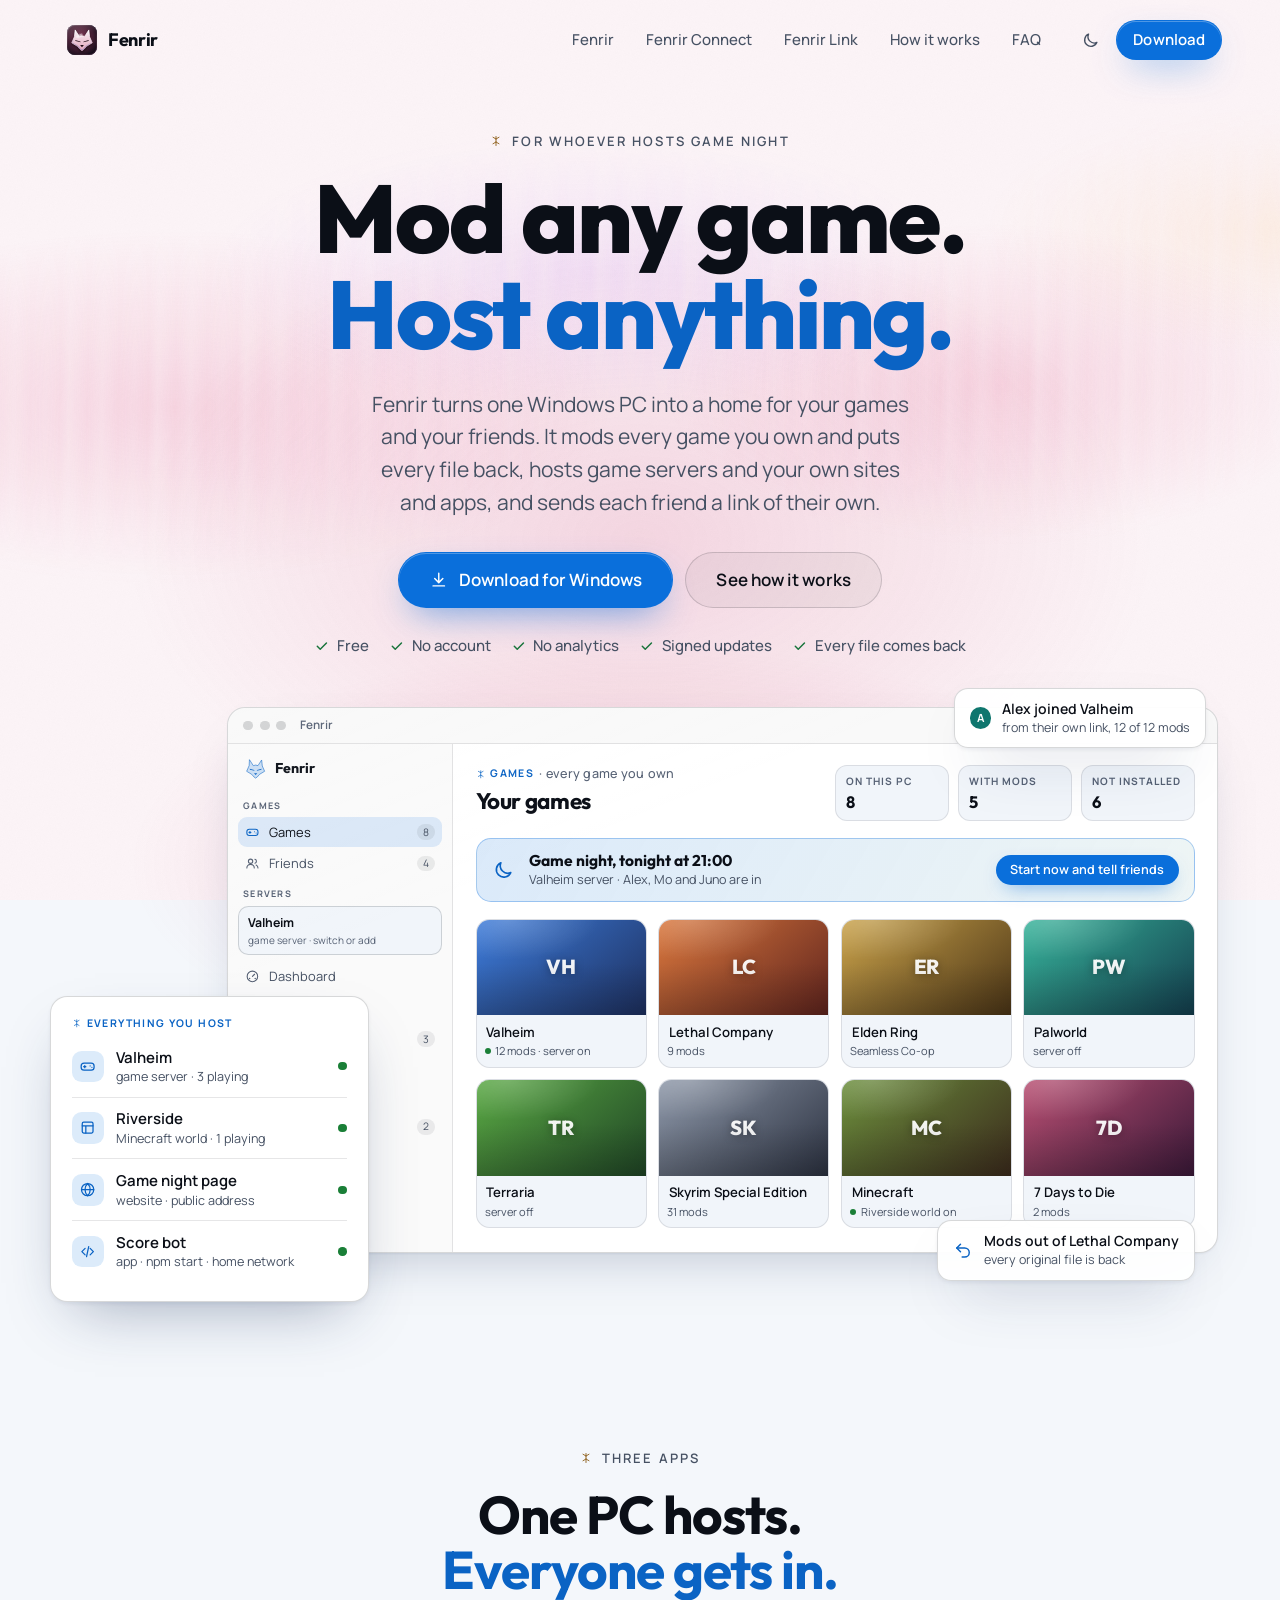
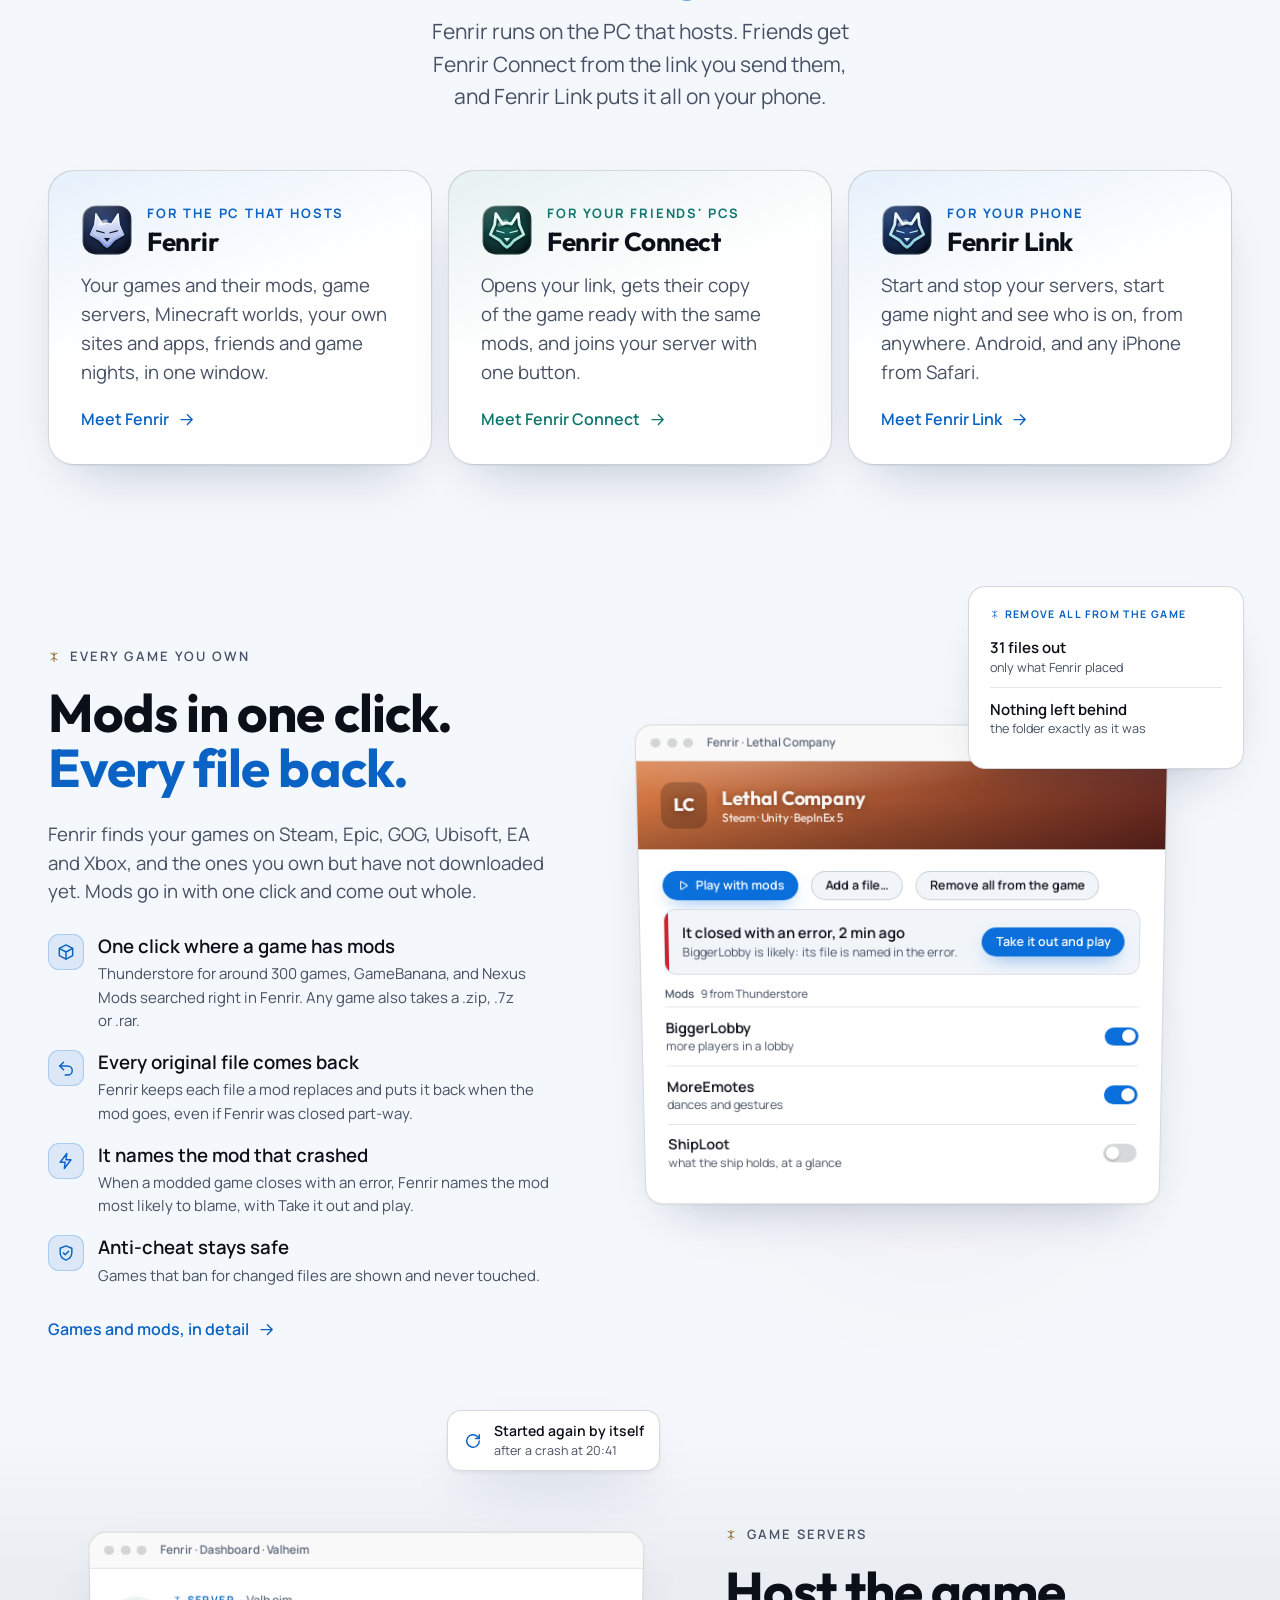
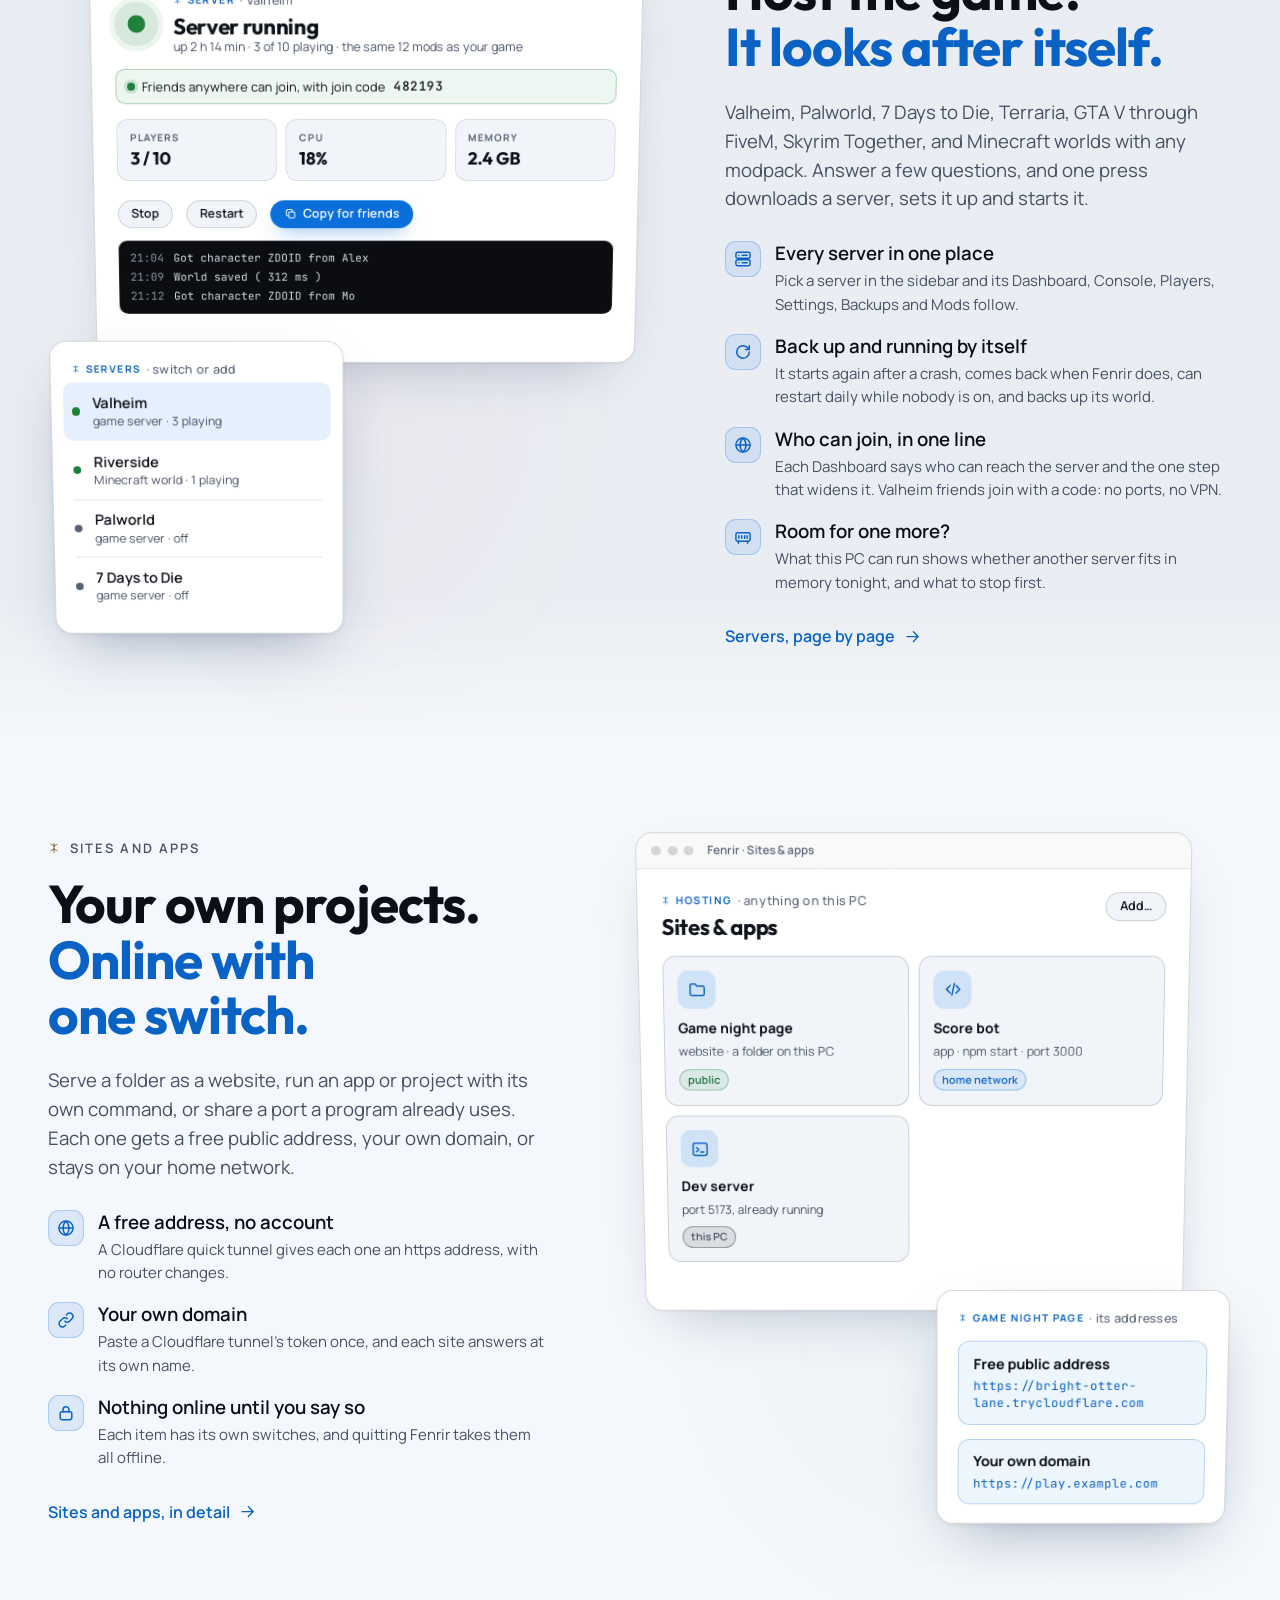
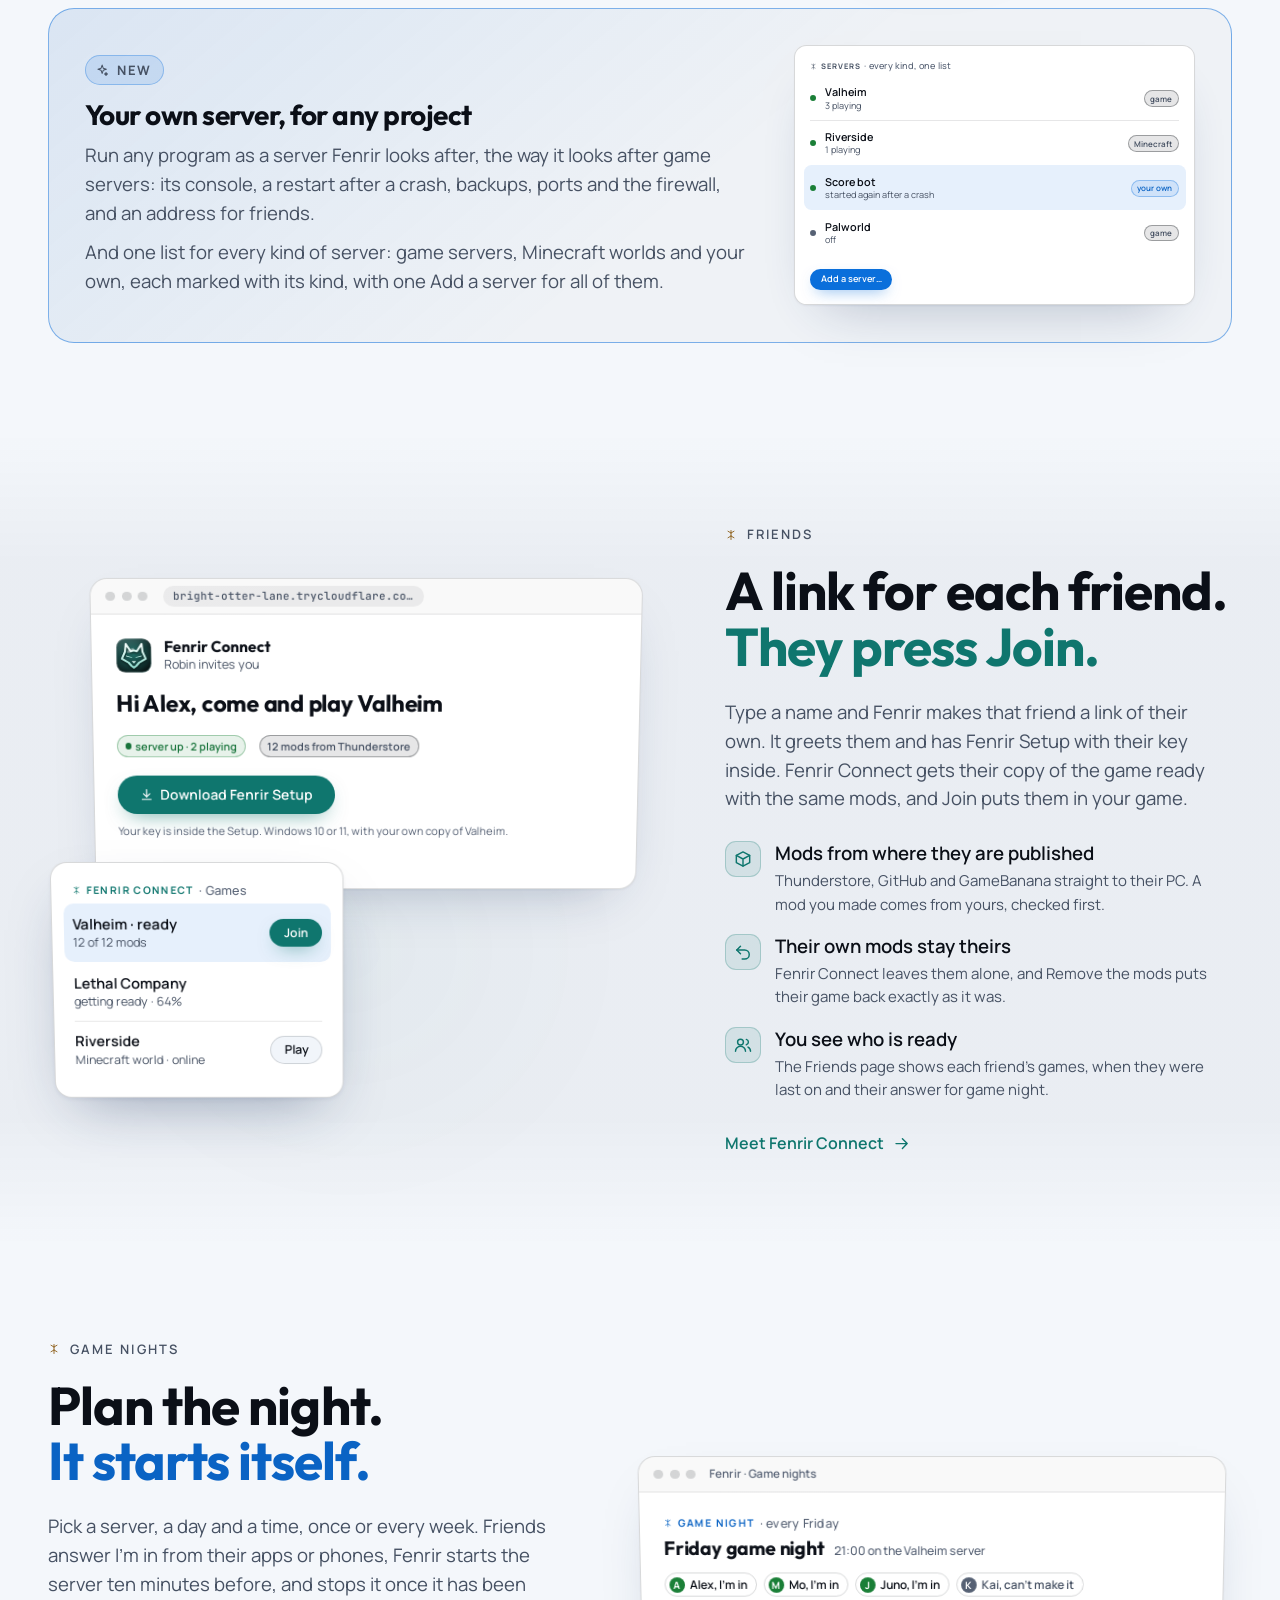
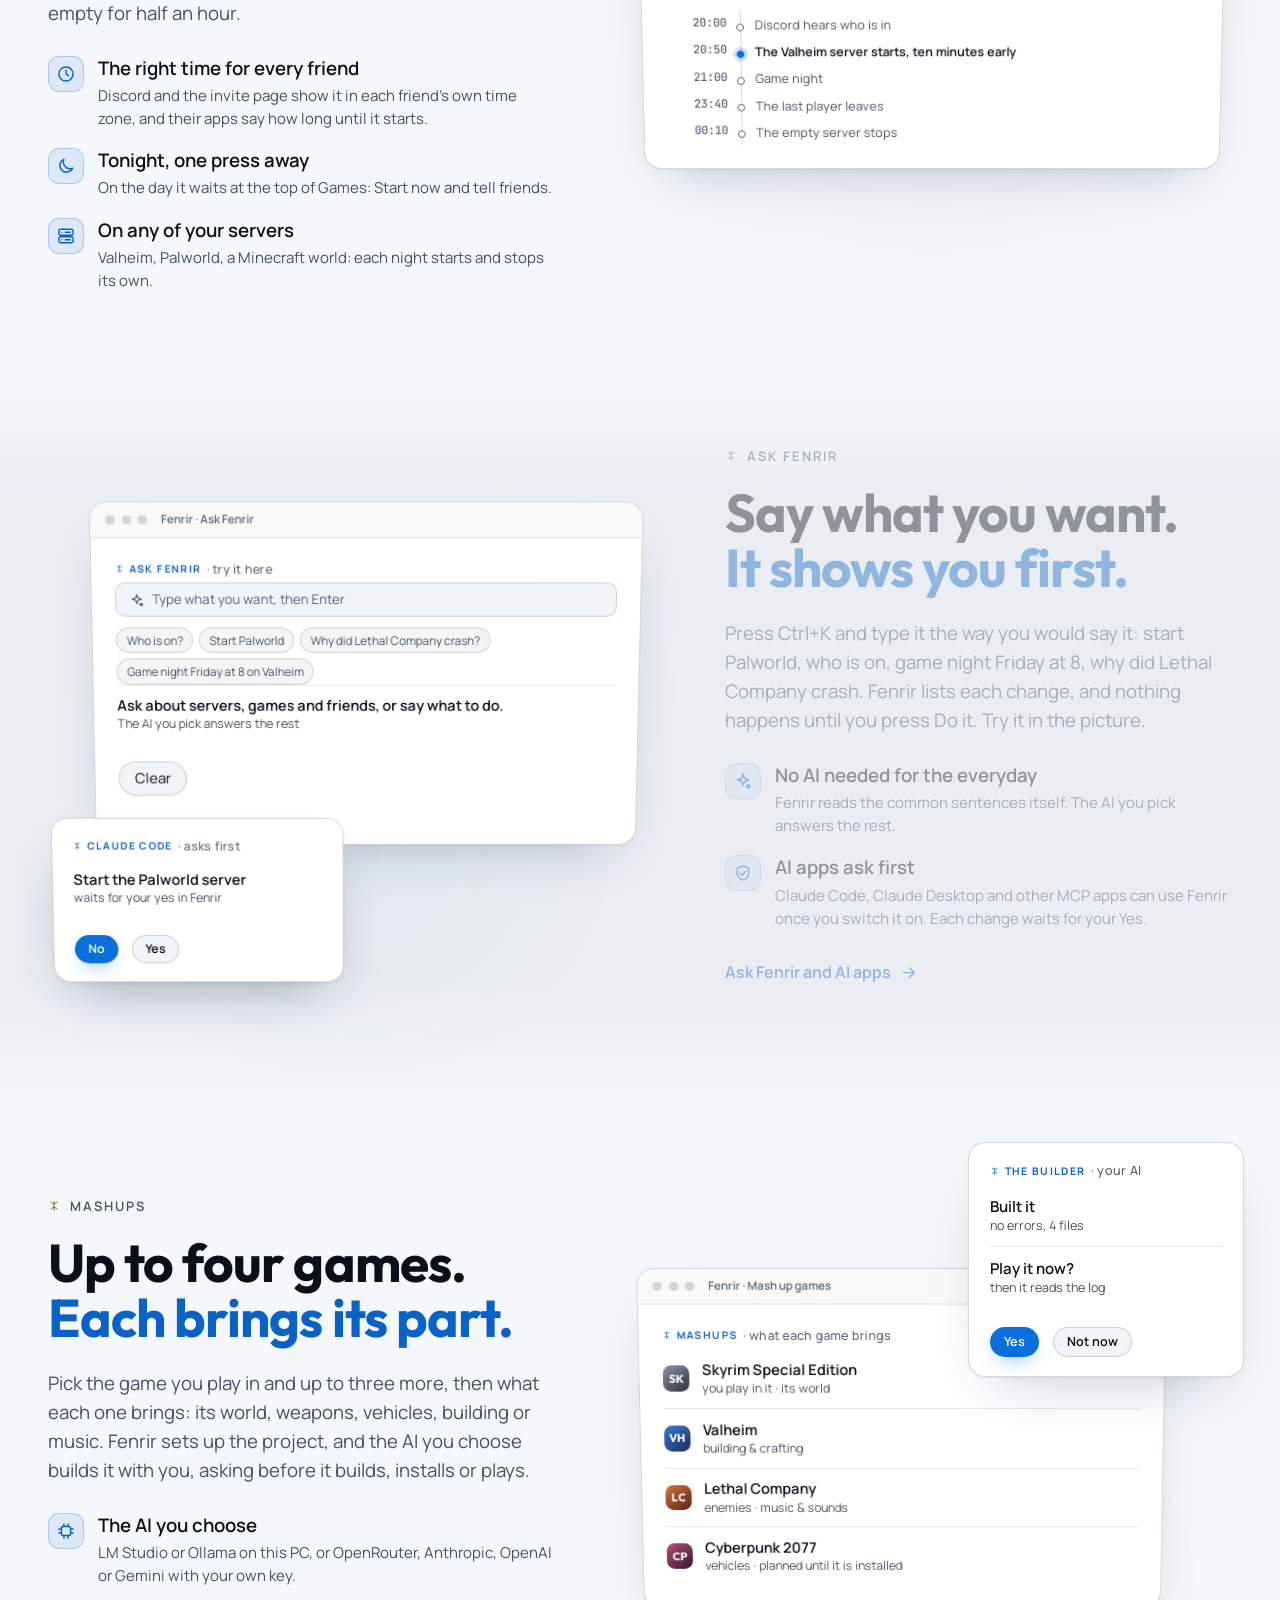
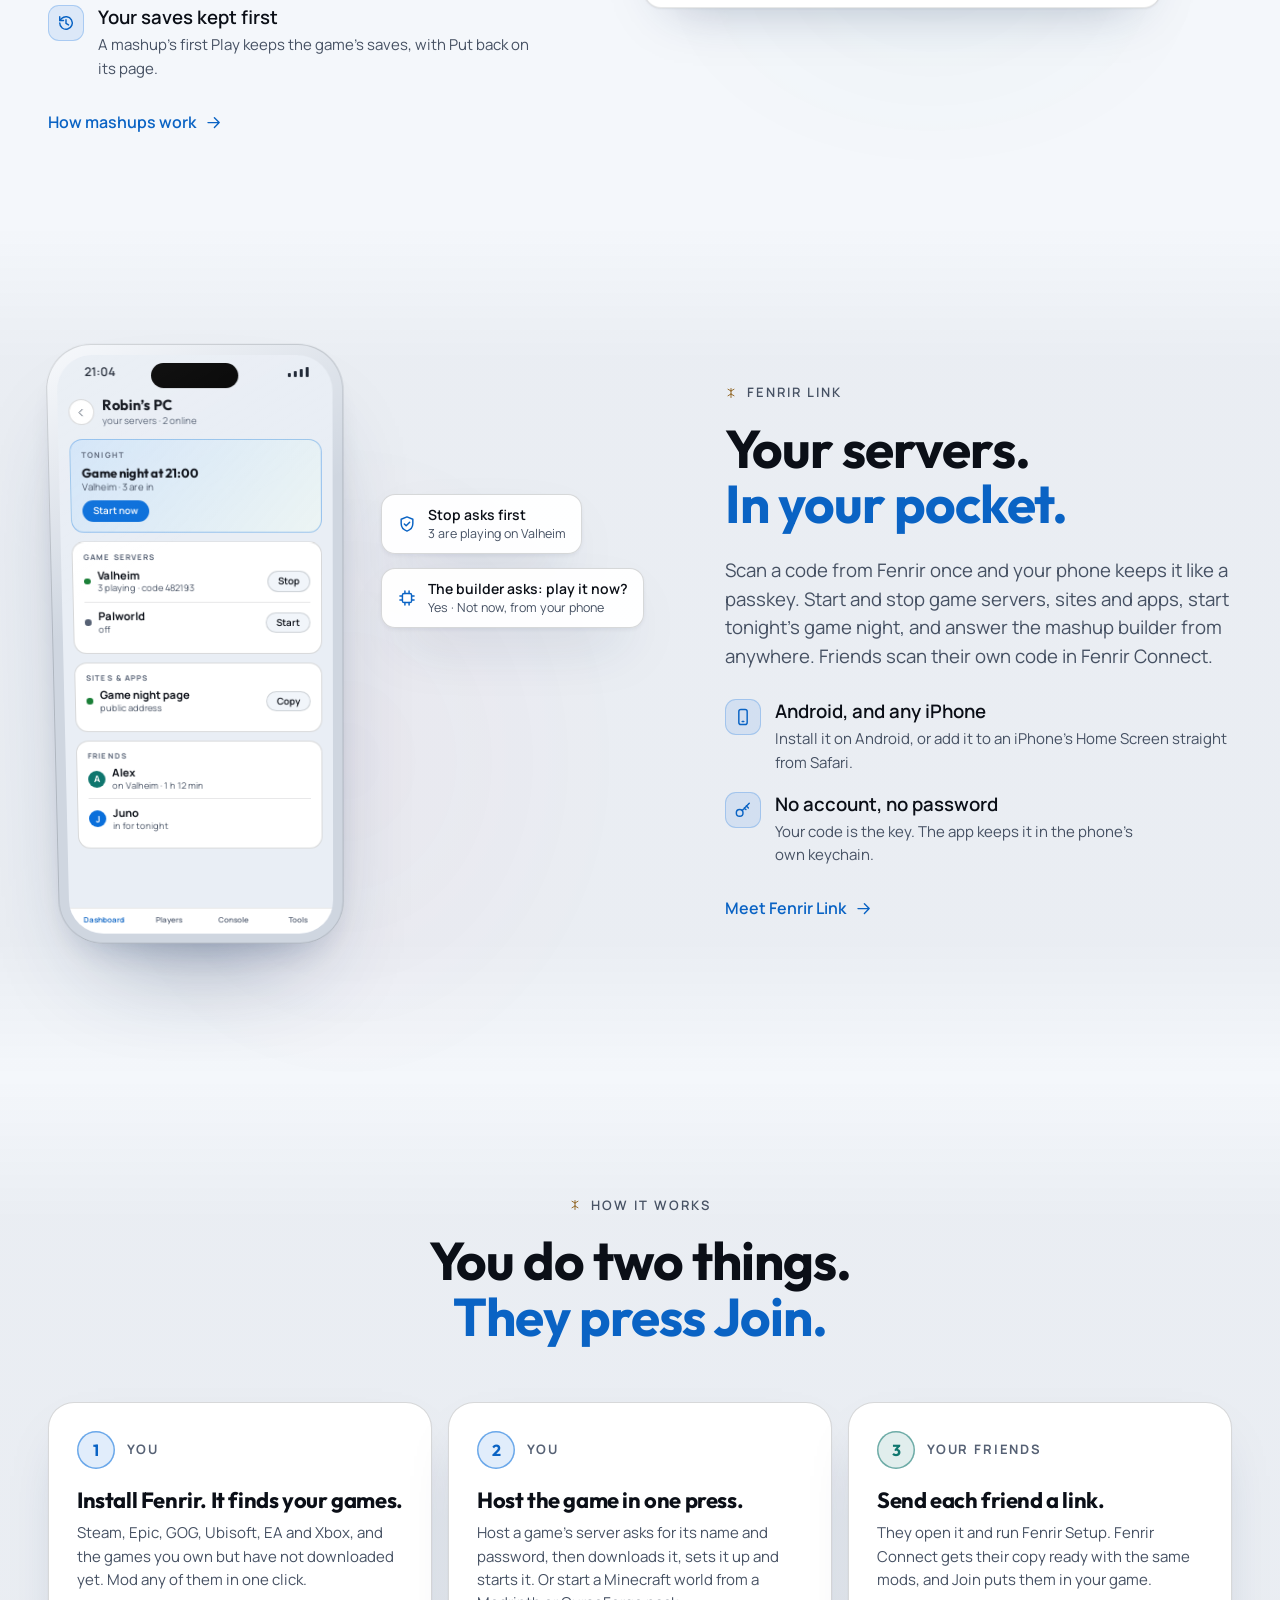
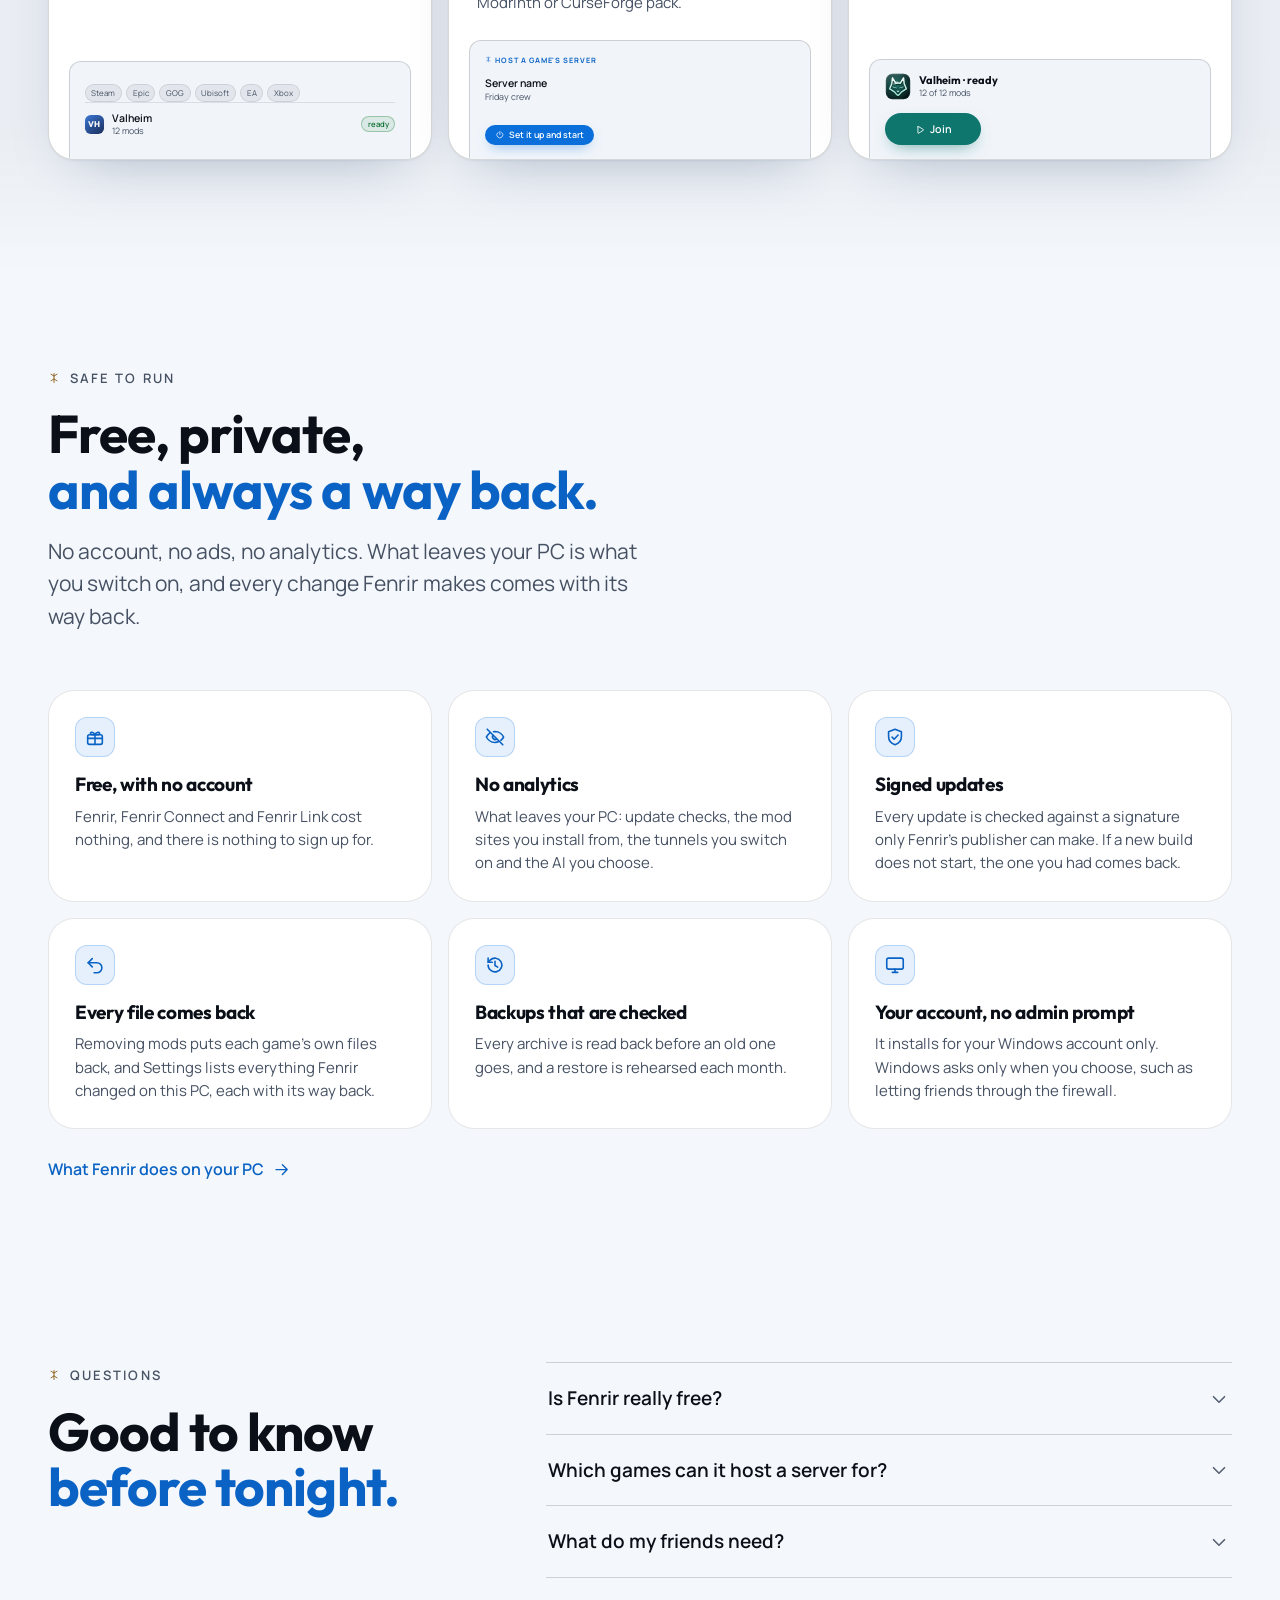
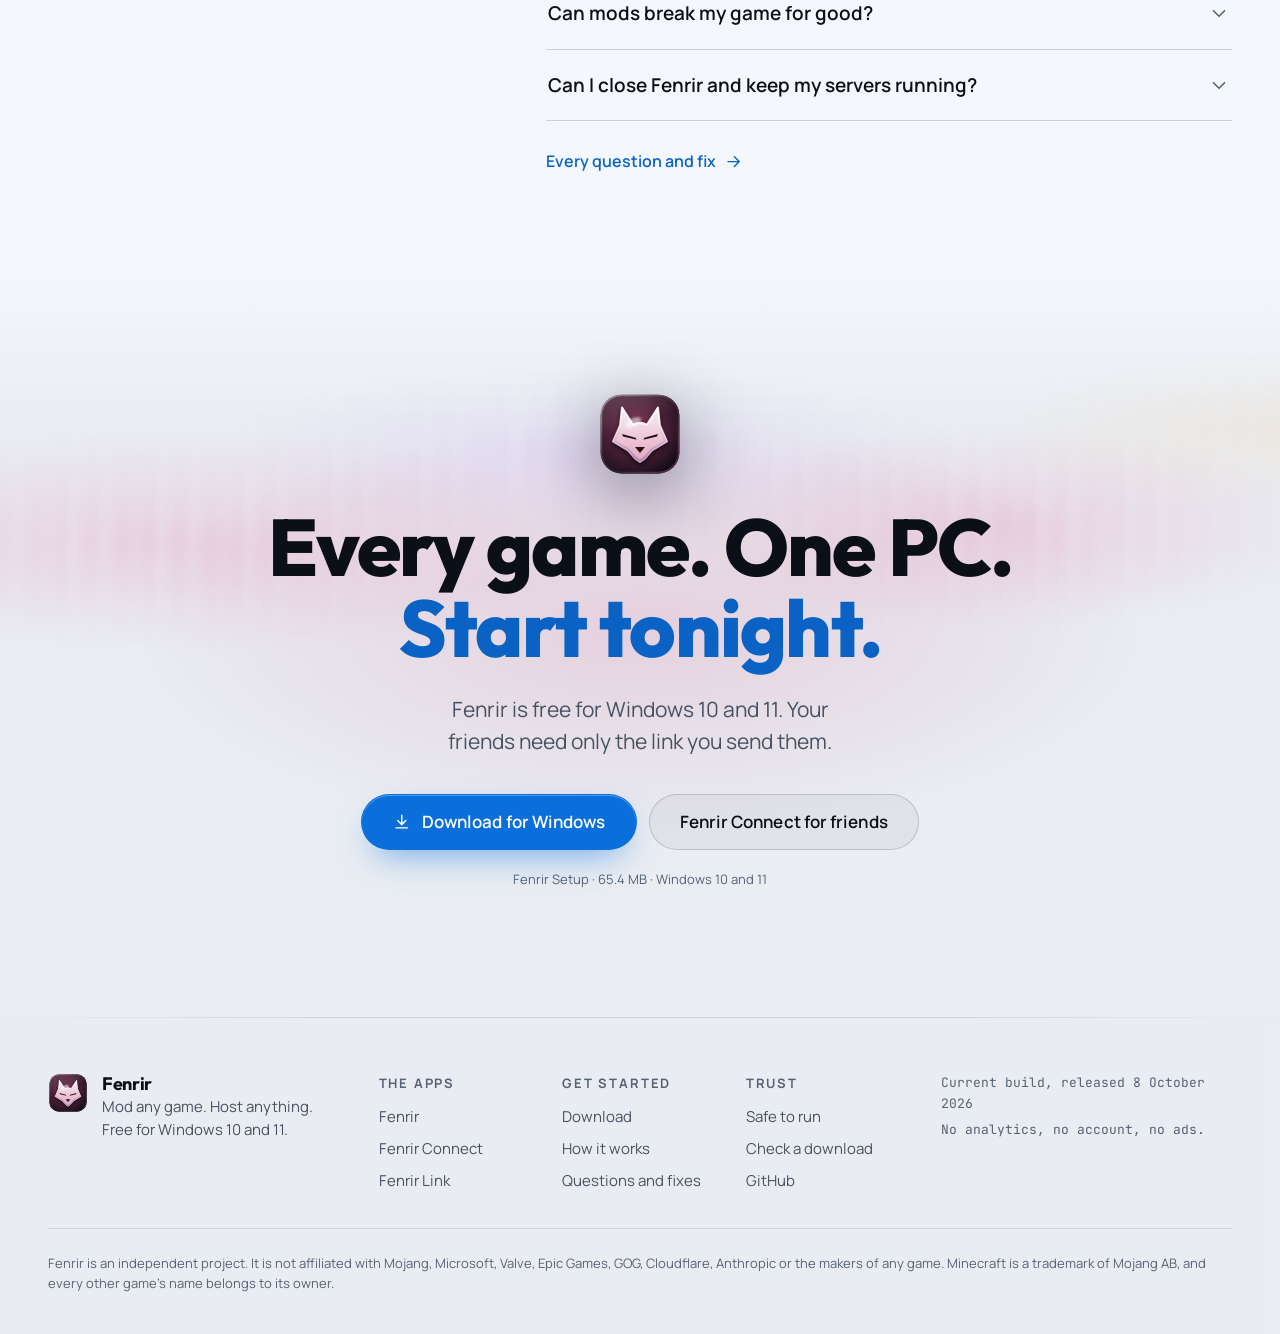
==== commit bc5d8148: "Your own server and the one Servers list are new, not coming: 2.9 ships them The two next-build bloc" ====
--- a/index.html
+++ b/index.html
@@ -333,7 +333,7 @@
     </div>
   </section>
 
-  <!-- Any project: sites and apps (what the next build adds is only in the aside below) -->
+  <!-- Any project: sites and apps, and your own server in the aside below -->
   <section class="scene" id="projects" aria-labelledby="t-projects">
     <div class="wrap scene__grid">
       <div class="scene__copy">
@@ -368,15 +368,14 @@
       </div>
     </div>
     <div class="wrap">
-      <!-- Not shipped yet (Fenrir 2.9). This aside can come out whole if the feature slips. -->
-      <aside class="next" data-next="2.9" aria-labelledby="t-next-server">
+      <aside class="next is-new" aria-labelledby="t-next-server">
         <div>
-          <p class="next__badge"><svg class="i" aria-hidden="true"><use href="#i-spark"/></svg>Coming in the next build</p>
+          <p class="next__badge"><svg class="i" aria-hidden="true"><use href="#i-spark"/></svg>New</p>
           <h3 id="t-next-server">Your own server, for any project</h3>
           <p>Run any program as a server Fenrir looks after, the way it looks after game servers: its console, a restart after a crash, backups, ports and the firewall, and an address for friends.</p>
           <p>And one list for every kind of server: game servers, Minecraft worlds and your own, each marked with its kind, with one Add a server for all of them.</p>
         </div>
-        <div class="next__mock mock" role="img" aria-label="A picture of the coming Servers list: Valheim, a game server with three playing; Riverside, a Minecraft world; Score bot, your own server, started again by itself after a crash; and Palworld, off. Below them, one Add a server button for every kind.">
+        <div class="next__mock mock" role="img" aria-label="A picture of the Servers list: Valheim, a game server with three playing; Riverside, a Minecraft world; Score bot, your own server, started again by itself after a crash; and Palworld, off. Below them, one Add a server button for every kind.">
           <div class="m-card">
             <p class="m-kick"><svg class="rune" aria-hidden="true"><use href="#rune"/></svg>Servers <span>· every kind, one list</span></p>
             <div class="m-row"><span class="m-dot m-dot--ok"></span><div><b>Valheim</b><span class="m-sub">3 playing</span></div><span class="m-pill m-pill--quiet">game</span></div>
--- a/assets/site.css
+++ b/assets/site.css
@@ -613,7 +613,7 @@
 .phone__status { position: relative; height: 34px; display: flex; align-items: center; justify-content: space-between; padding: 0 24px 0 28px; font: 600 12px/1 var(--font-body); color: var(--phone-ink); }
 .phone__status span:last-child { display: flex; gap: 3px; align-items: flex-end; height: 10px; }
 .phone__status i { display: block; width: 3px; border-radius: 1px; background: var(--phone-ink); }
-.phone__notch { position: absolute; left: 50%; top: 8px; width: 92px; height: 25px; margin-left: -46px; border-radius: 14px; background: var(--notch); }
+.phone__notch { position: absolute; left: 50%; top: 8px; width: min(92px, 32%); height: 25px; margin-left: calc(min(92px, 32%) / -2); border-radius: 14px; background: var(--notch); }   /* it narrows with a small phone, so the time beside it stays whole */
 .phone__screen img { width: 100%; height: auto; }
 
 /* ---------- 10. Floating chips ------------------------------------------ */
@@ -813,6 +813,9 @@
 .fan__side { position: absolute; top: 0; left: 50%; z-index: 1; width: min(100%, 1000px); margin-left: calc(min(100%, 1000px) / -2); transform-origin: 50% 100%; }
 .fan__side--l { transform: translateX(-34%) translateZ(-180px) rotateY(18deg); }
 .fan__side--r { transform: translateX(34%) translateZ(-180px) rotateY(-18deg); }
+/* the side windows reach past the page's edge: their outer parts fade out instead of being cut mid-word */
+.fan__side--l { -webkit-mask-image: linear-gradient(90deg, transparent 6%, #000 40%); mask-image: linear-gradient(90deg, transparent 6%, #000 40%); }
+.fan__side--r { -webkit-mask-image: linear-gradient(270deg, transparent 6%, #000 40%); mask-image: linear-gradient(270deg, transparent 6%, #000 40%); }
 @media (max-width: 959px) { .fan__side { display: none; } }
 
 /* a window with a card beside it */
@@ -1048,8 +1051,6 @@
 /* reduced motion: fades stay, movement goes */
 @media (prefers-reduced-motion: reduce) {
   .hero .eyebrow, .phero .eyebrow, .hero__title .w, .page-title, .hero__lead, .phero .lead, .hero__cta, .phero__cta, .phero .choose, .hero__stage, .hero__trust { animation-name: fade; }
-  .fan__side--l { transform: translateX(-30%) scale(.92); }
-  .fan__side--r { transform: translateX(30%) scale(.92); }
   .steps__rail i { opacity: .5; }
   .aurora__band, .aurora__haze, .sky__stars::after, .m-caret { animation: none; }
   .btn, .btn:hover, .btn:active, .choose__btn, .choose__btn:hover, .choose__btn:active, .copy-btn, .copy-btn:active { transform: none; transition: none; }
@@ -1255,9 +1256,10 @@
 .tile > p { color: var(--ink-2); font-size: var(--fs-sm); }
 .tiles + .more { margin-top: 28px; }
 
-/* coming in the next build: a separate block, so it can come out whole */
+/* coming in the next build, or new in this one (.is-new): a separate block, so it can come out whole */
 .next { position: relative; display: grid; gap: 22px; margin-top: clamp(48px, 6vw, 80px); padding: clamp(24px, 3vw, 36px); border-radius: var(--r-xl); border: 1.5px dashed rgb(var(--ice-rgb) / .5); background: linear-gradient(140deg, rgb(var(--ice-rgb) / .09), transparent 55%), rgb(var(--ink-rgb) / .02); }
 @media (min-width: 900px) { .next { grid-template-columns: minmax(0, 1.25fr) minmax(0, .75fr); align-items: center; gap: 40px; } }
+.next.is-new { border-style: solid; }  /* shipped: no longer a dashed promise */
 .next__badge { display: inline-flex; align-items: center; gap: 8px; padding: 5px 12px 5px 10px; border-radius: var(--r-pill); font-size: var(--fs-xs); font-weight: 700; letter-spacing: .12em; text-transform: uppercase; color: var(--ice-text); background: rgb(var(--ice-rgb) / .12); box-shadow: inset 0 0 0 1px rgb(var(--ice-rgb) / .32); }
 .next__badge .i { width: 1.1em; height: 1.1em; }
 .next h3 { margin: 14px 0 10px; font-size: clamp(1.375rem, 1.15rem + .8vw, 1.75rem); line-height: 1.15; }
@@ -1400,7 +1402,7 @@
 .scene--flip .pair__hang { margin: -2.6em auto 0 0; }
 @media (max-width: 599px) { .pair__hang, .scene--flip .pair__hang { width: 88%; margin: -14px 0 0 auto; } .pair--hang .pair__wide { width: 100%; } }
 .pair--hang .pair__chip { left: auto; right: -2%; top: -4%; bottom: auto; }
-.scene--flip .pair--hang .pair__chip { right: auto; left: -2%; }
+.scene--flip .pair--hang .pair__chip { right: -2%; left: auto; }   /* the top right too: a window's title starts at its left */
 @media (max-width: 599px) { .pair--hang .pair__chip, .scene--flip .pair--hang .pair__chip { position: relative; inset: auto; margin: 12px 0 0; } }
 
 /* text that wraps evenly: no lone word on the last line of a lead */
@@ -1511,7 +1513,7 @@
 .lost__go b { color: var(--ink); font-weight: 600; }
 .lost__go span { color: var(--ink-2); font-size: var(--fs-sm); }
 @media (hover: hover) and (pointer: fine) { .lost__go a:hover { border-color: rgb(var(--ice-rgb) / .5); } }
-/* the coming Servers list, inside the next-build block */
+/* the Servers list, inside the next-build block */
 .next__mock { justify-self: stretch; max-width: 26rem; }
 .next__mock .m-card { box-shadow: var(--shadow-card); }
 @media (min-width: 900px) { .next__mock { justify-self: end; width: 100%; } }
